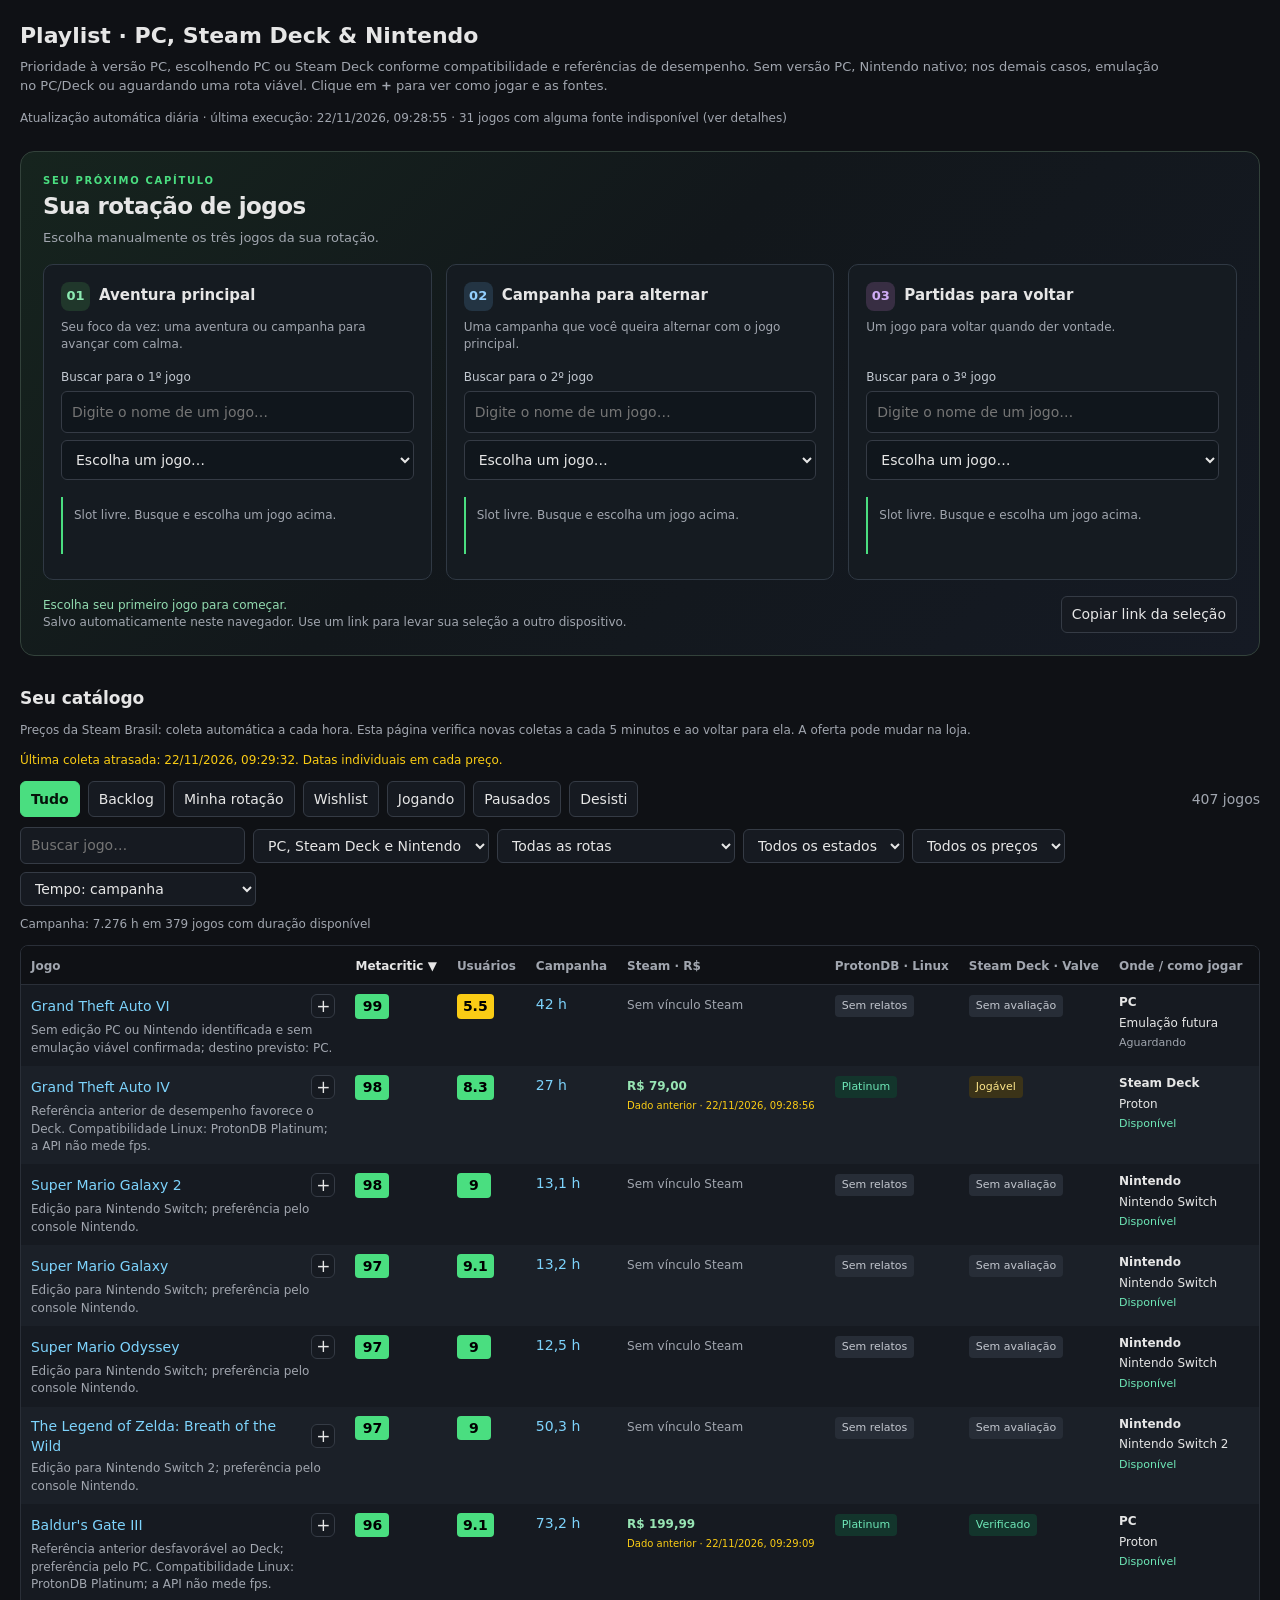
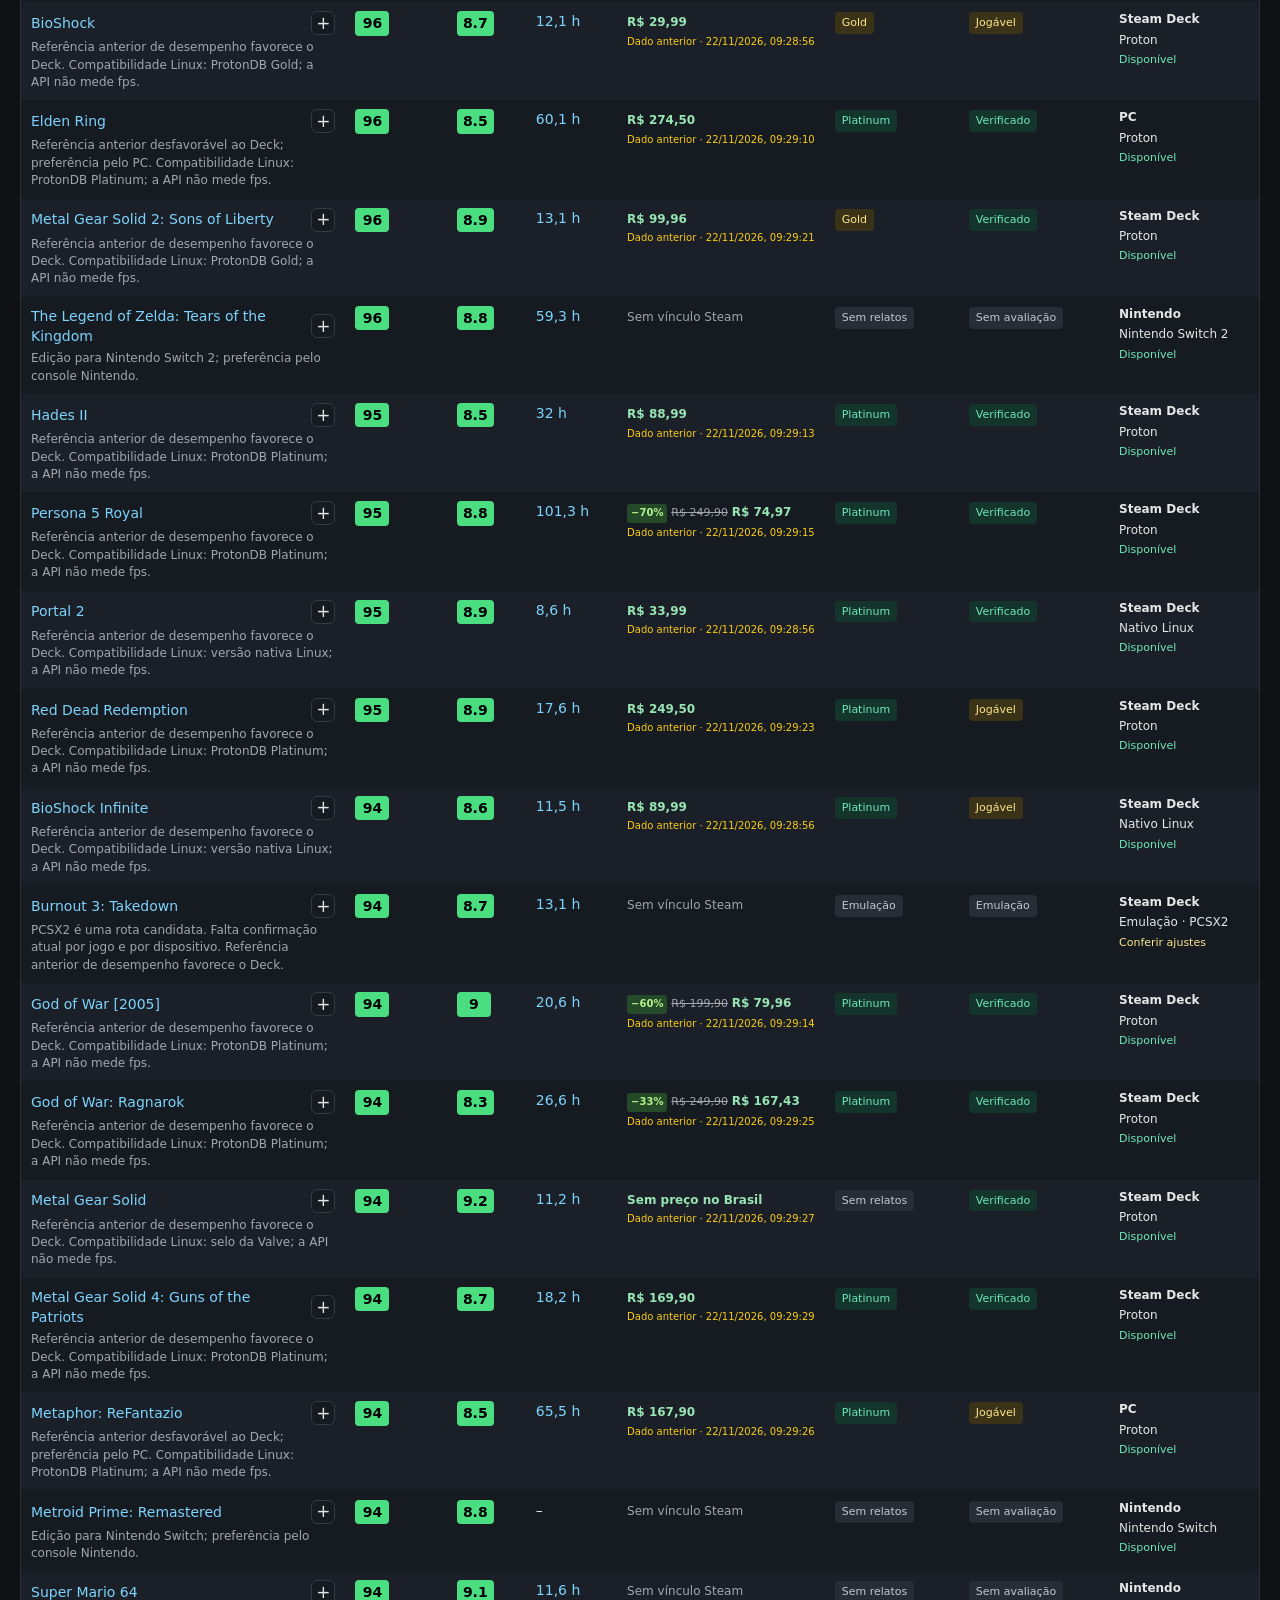
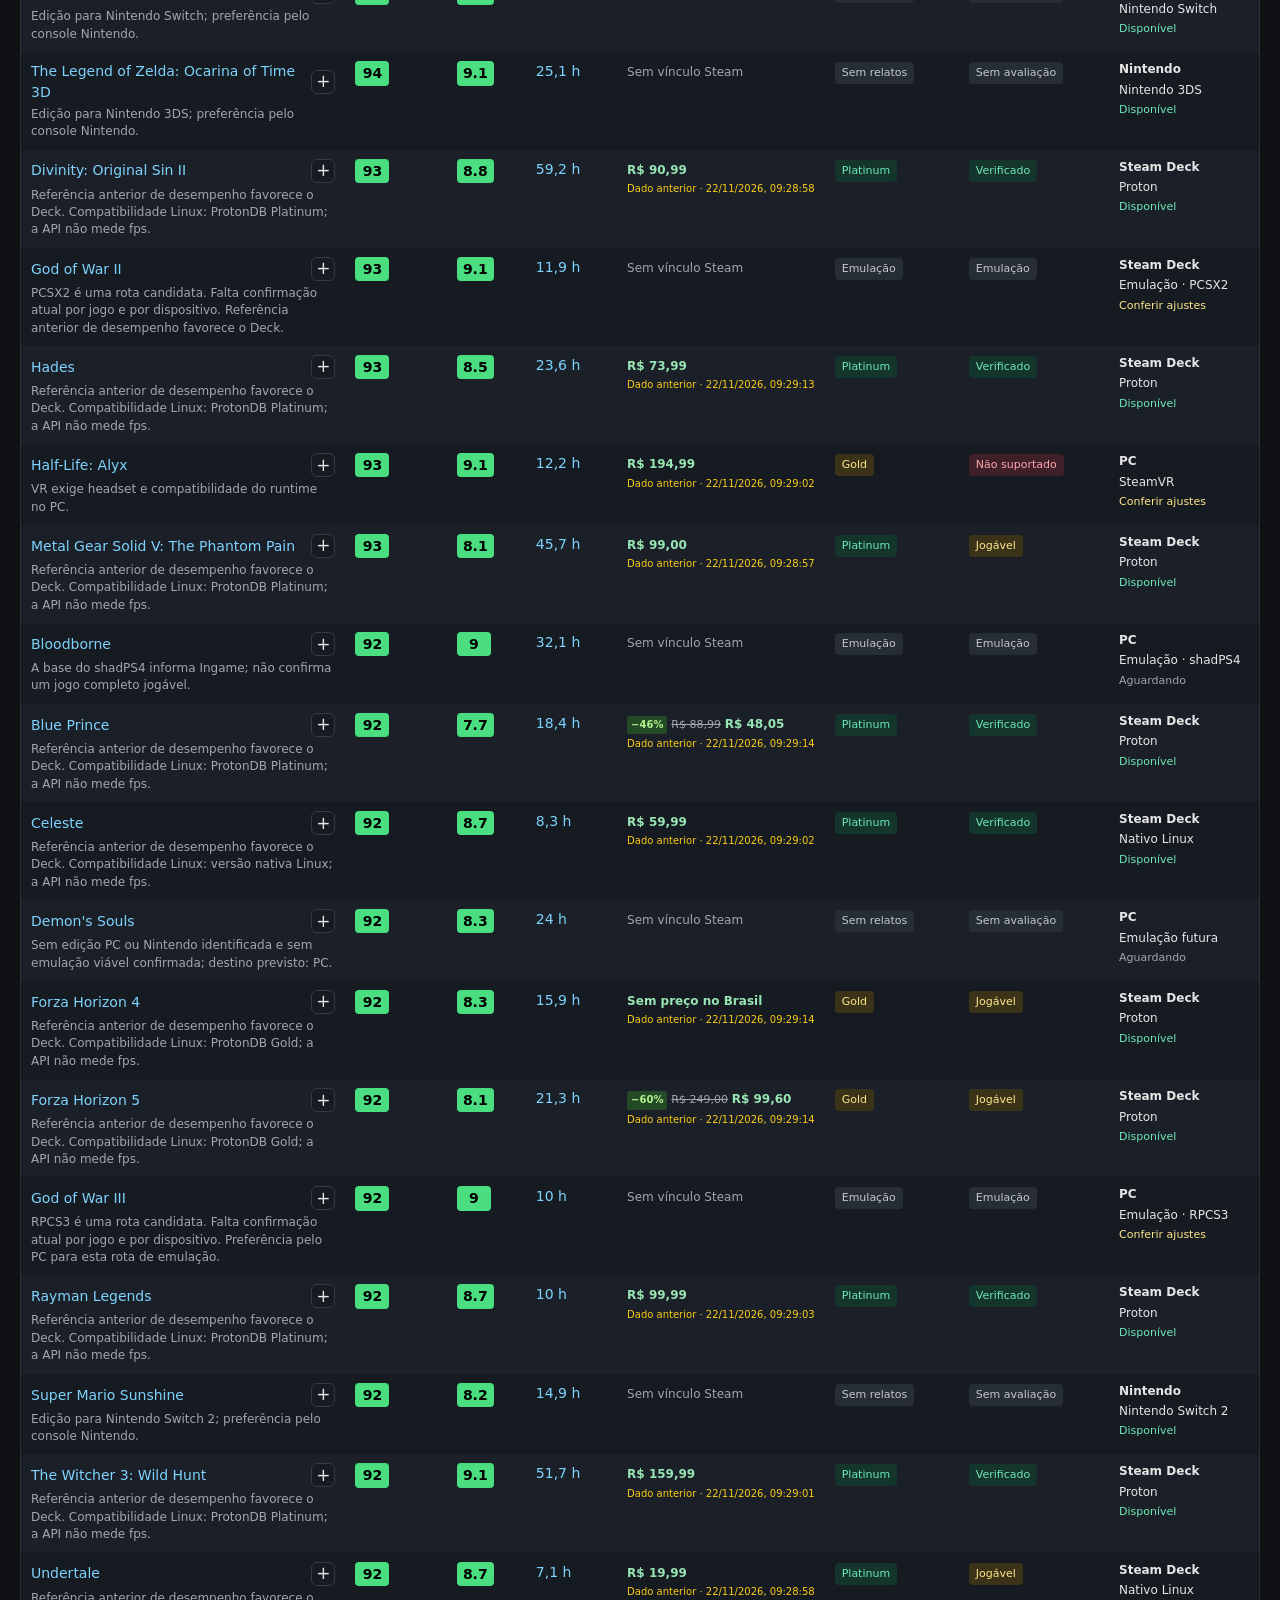
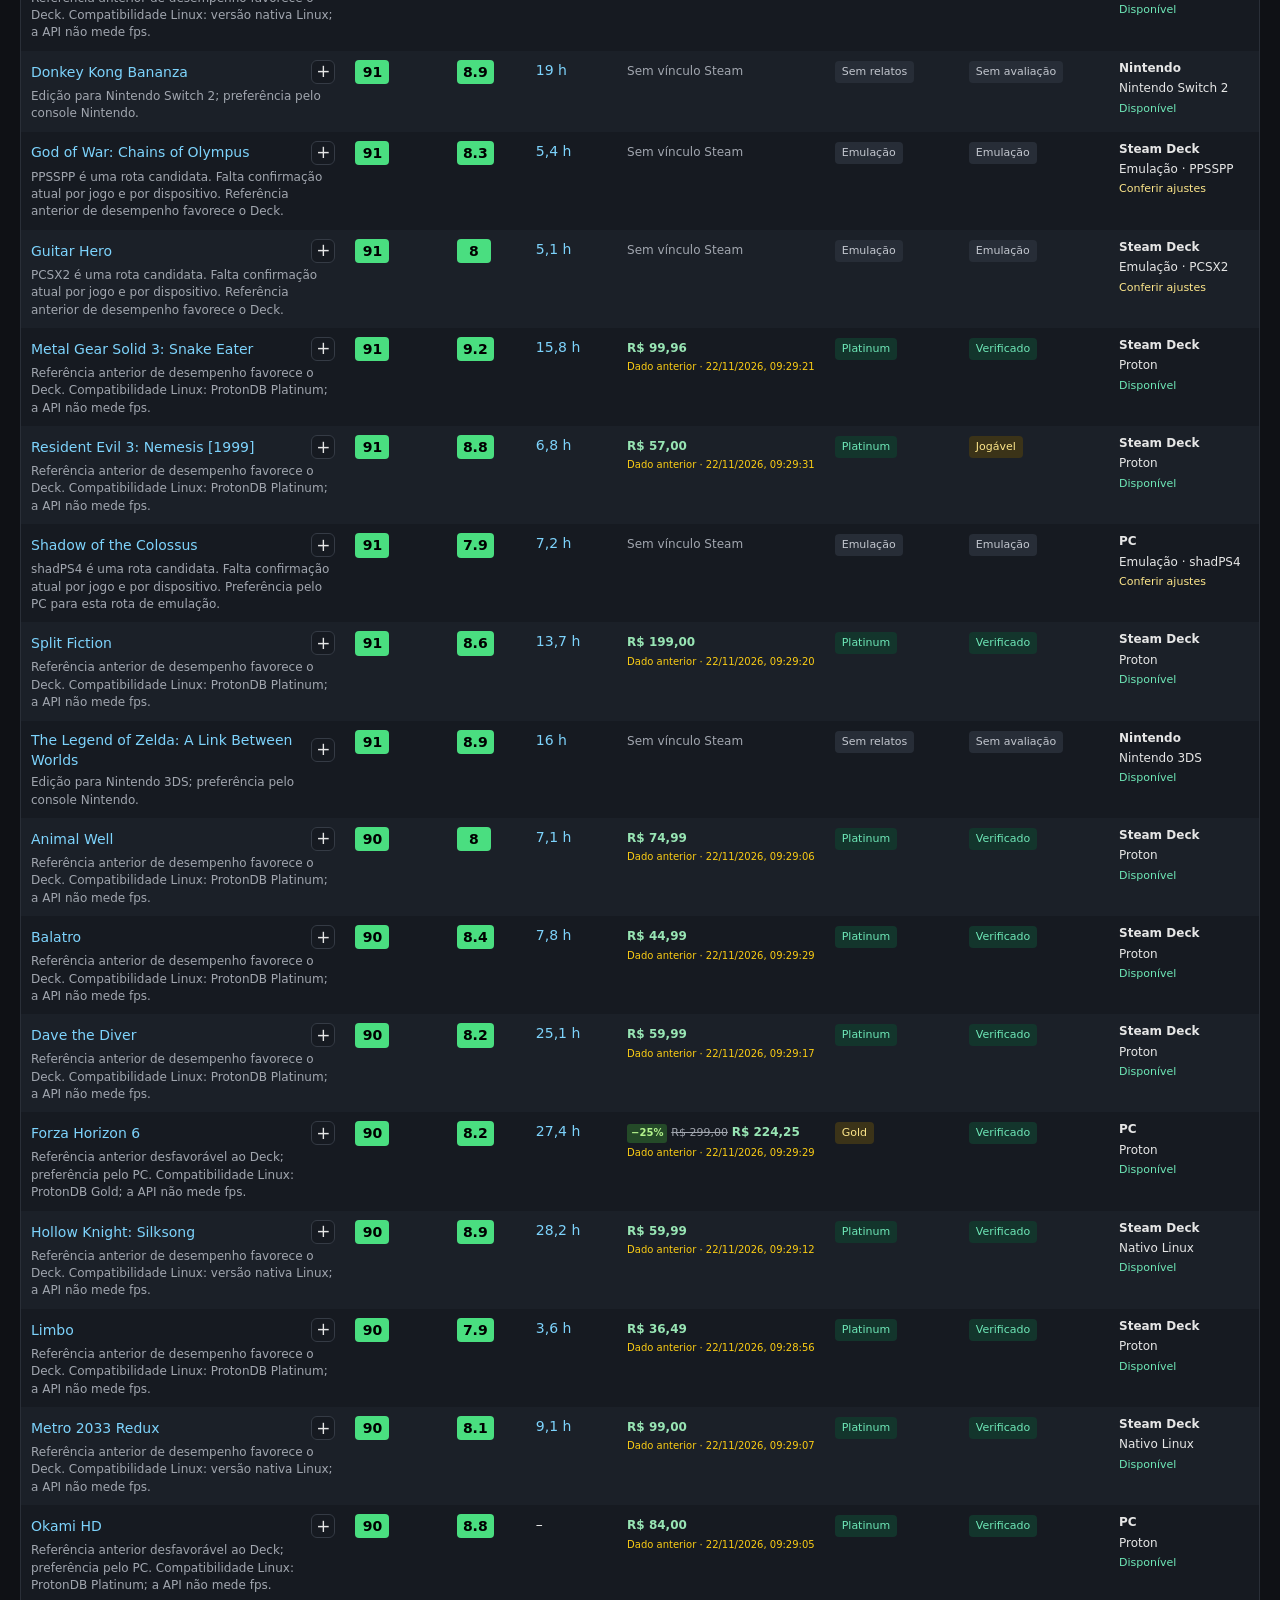
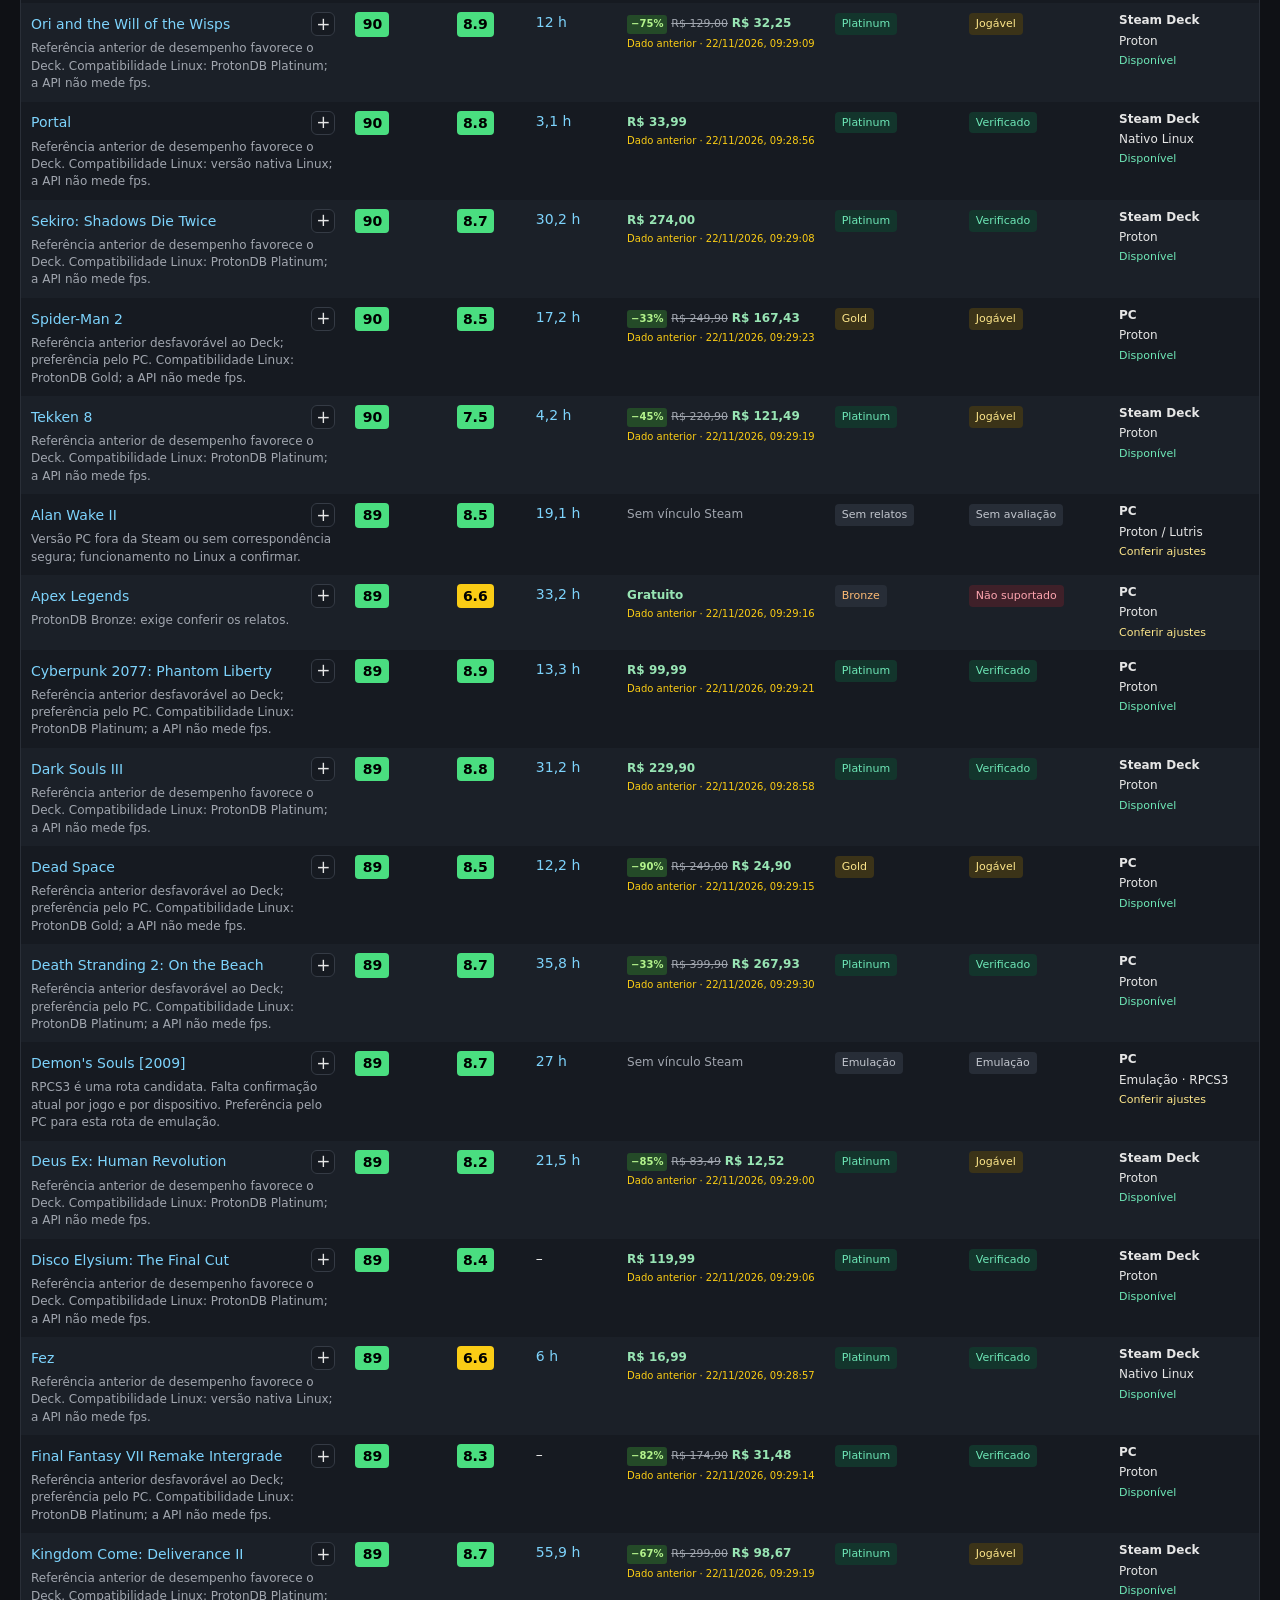
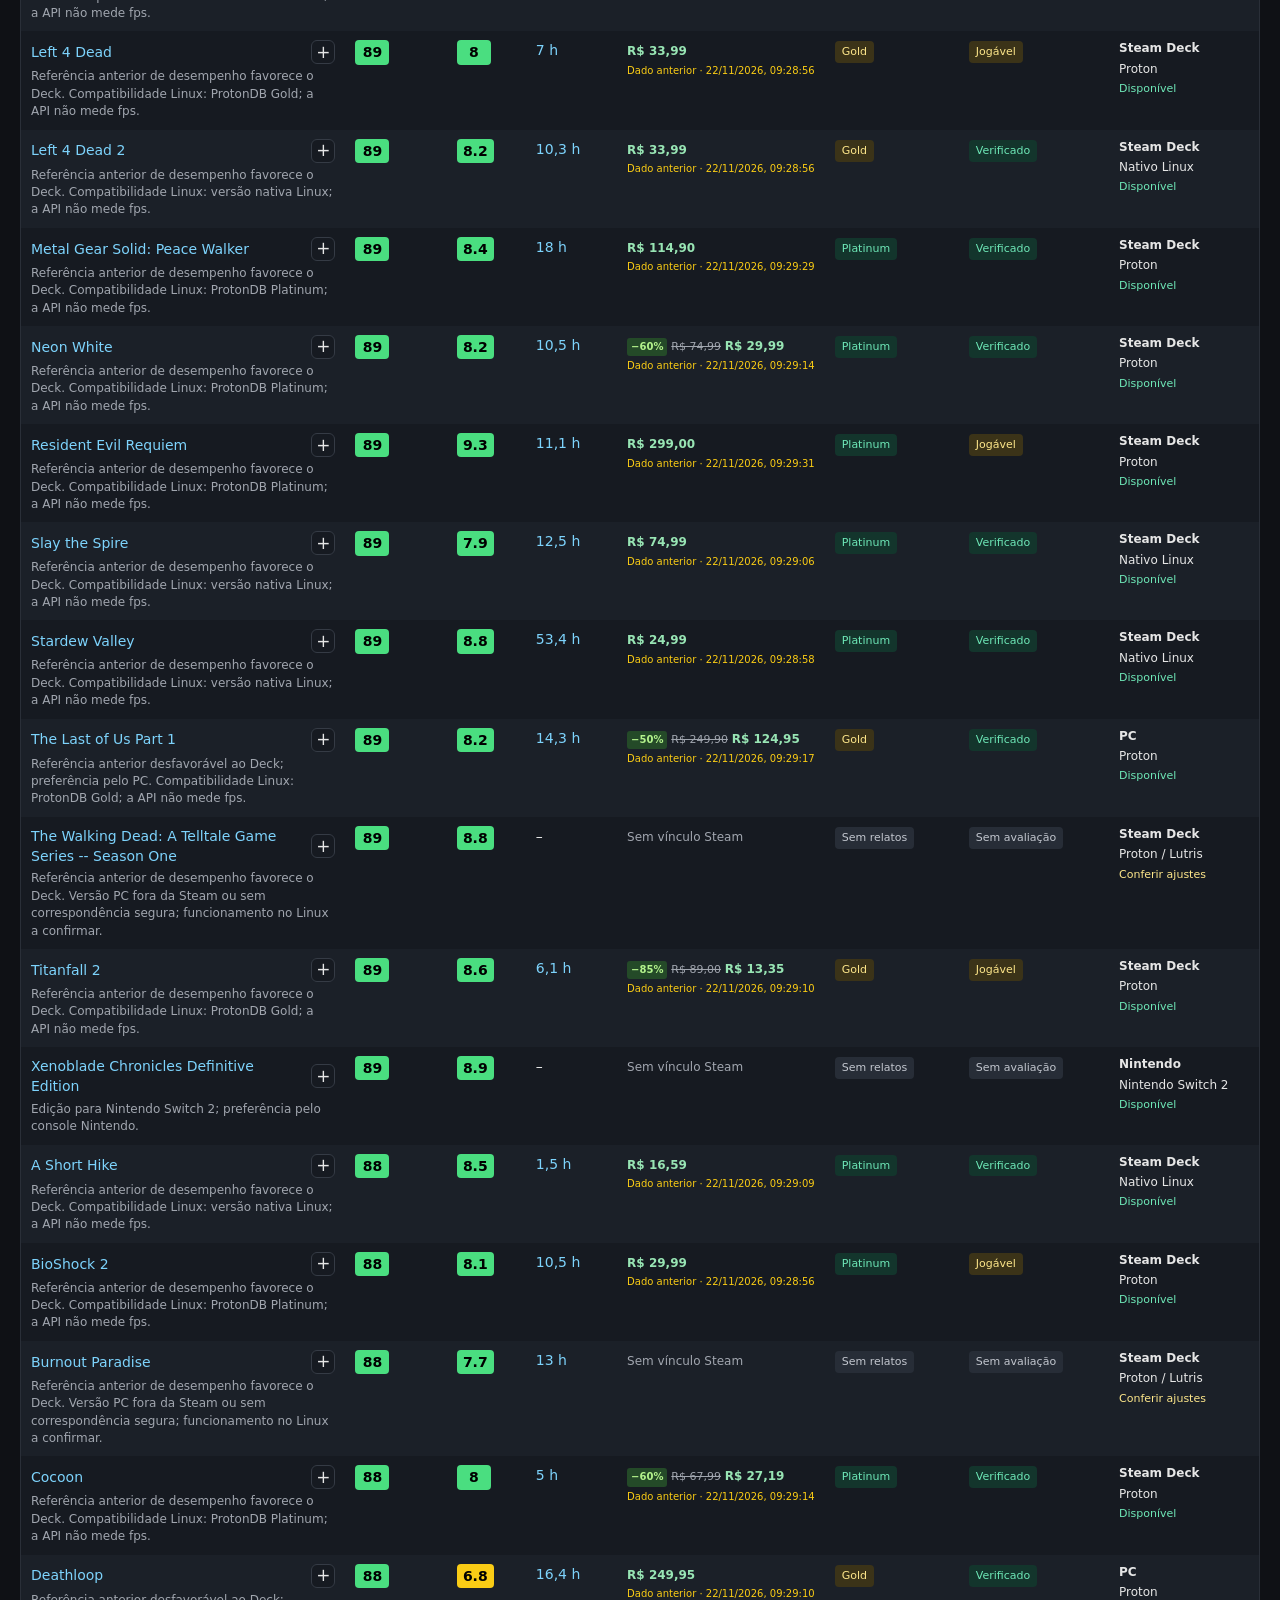
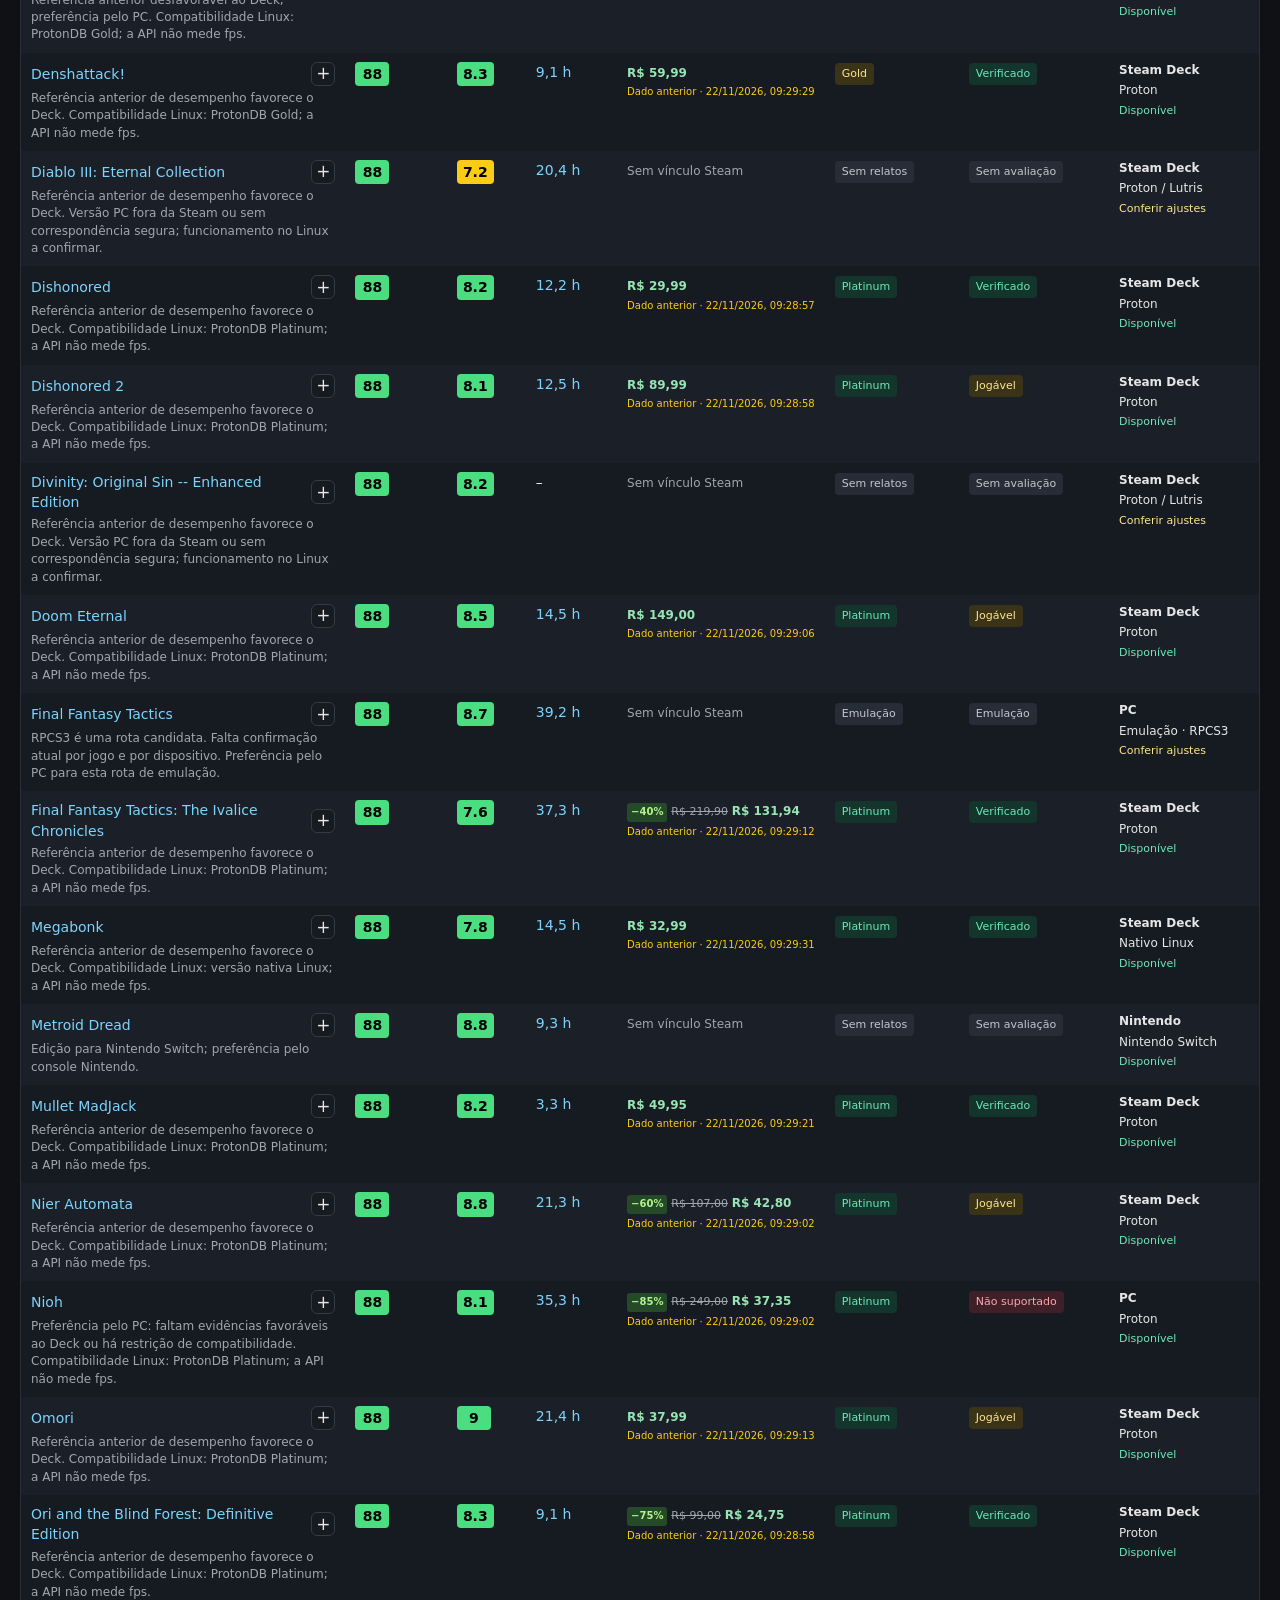
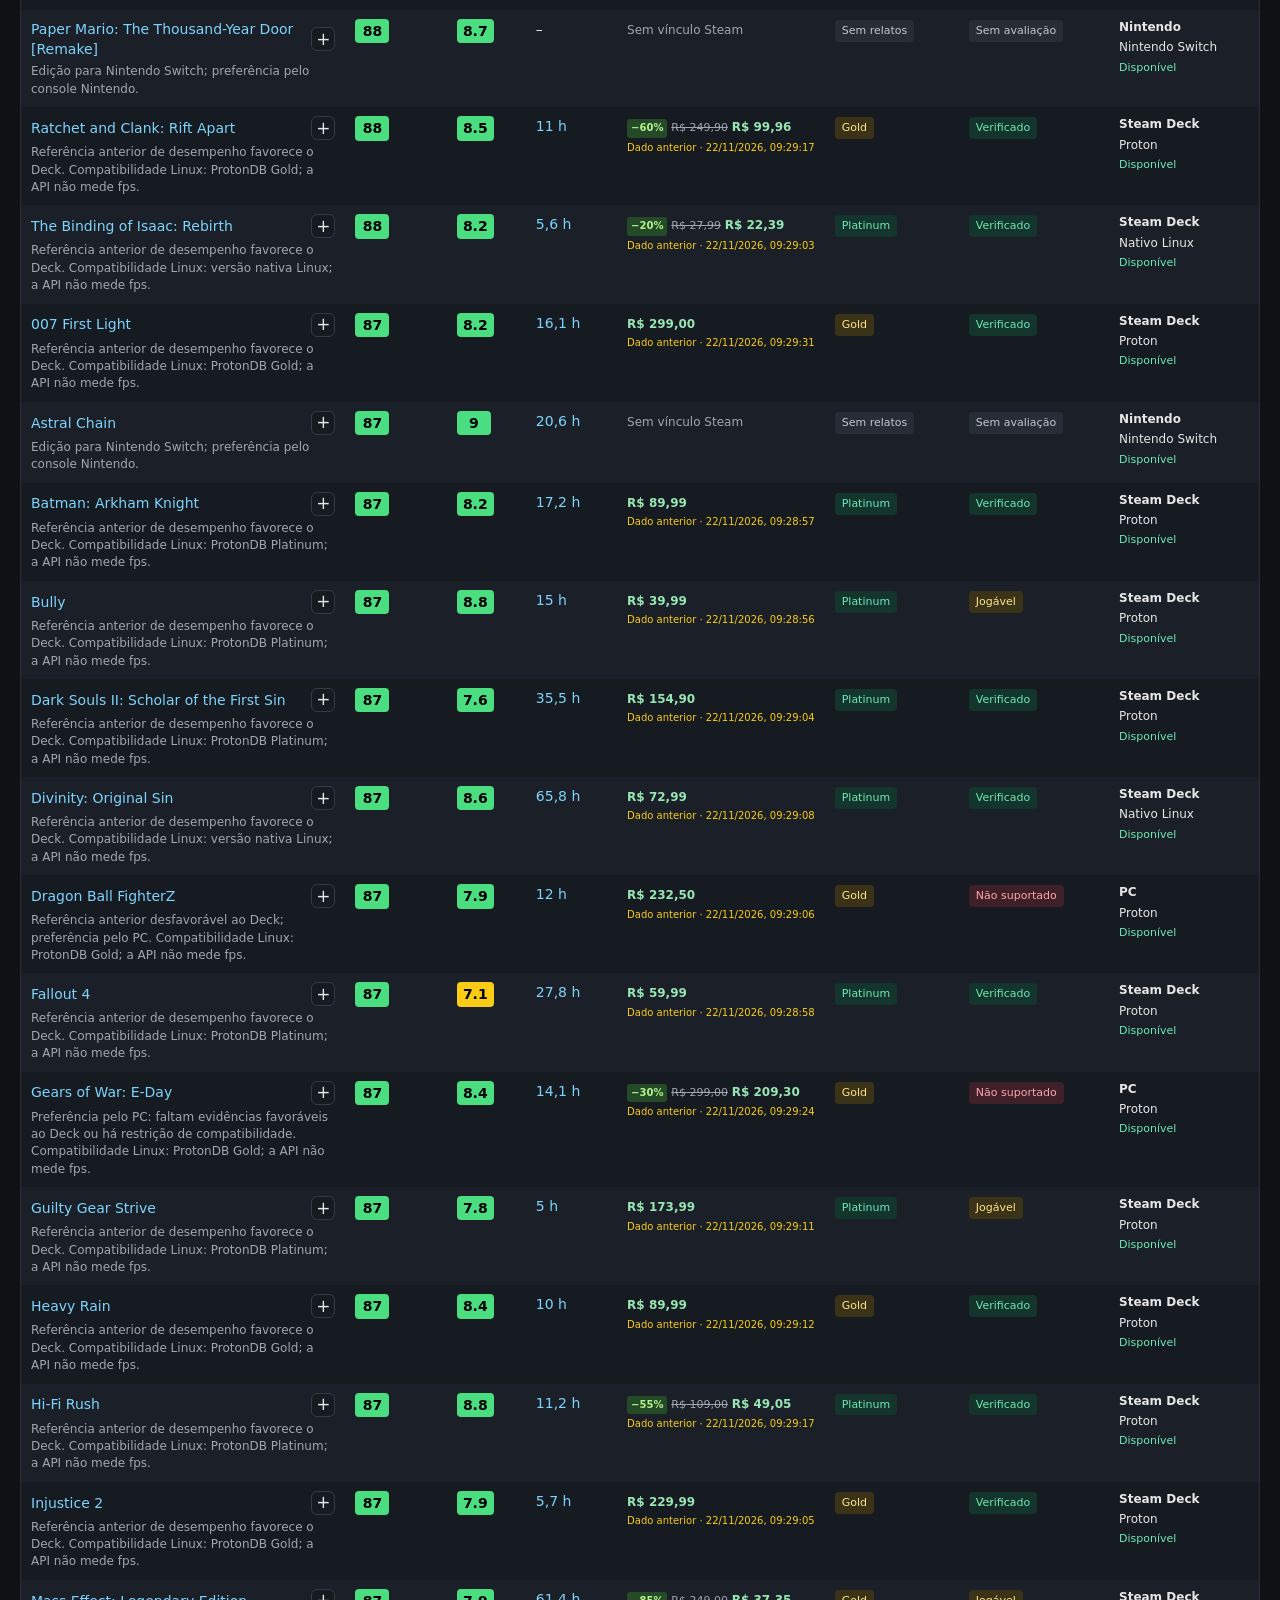
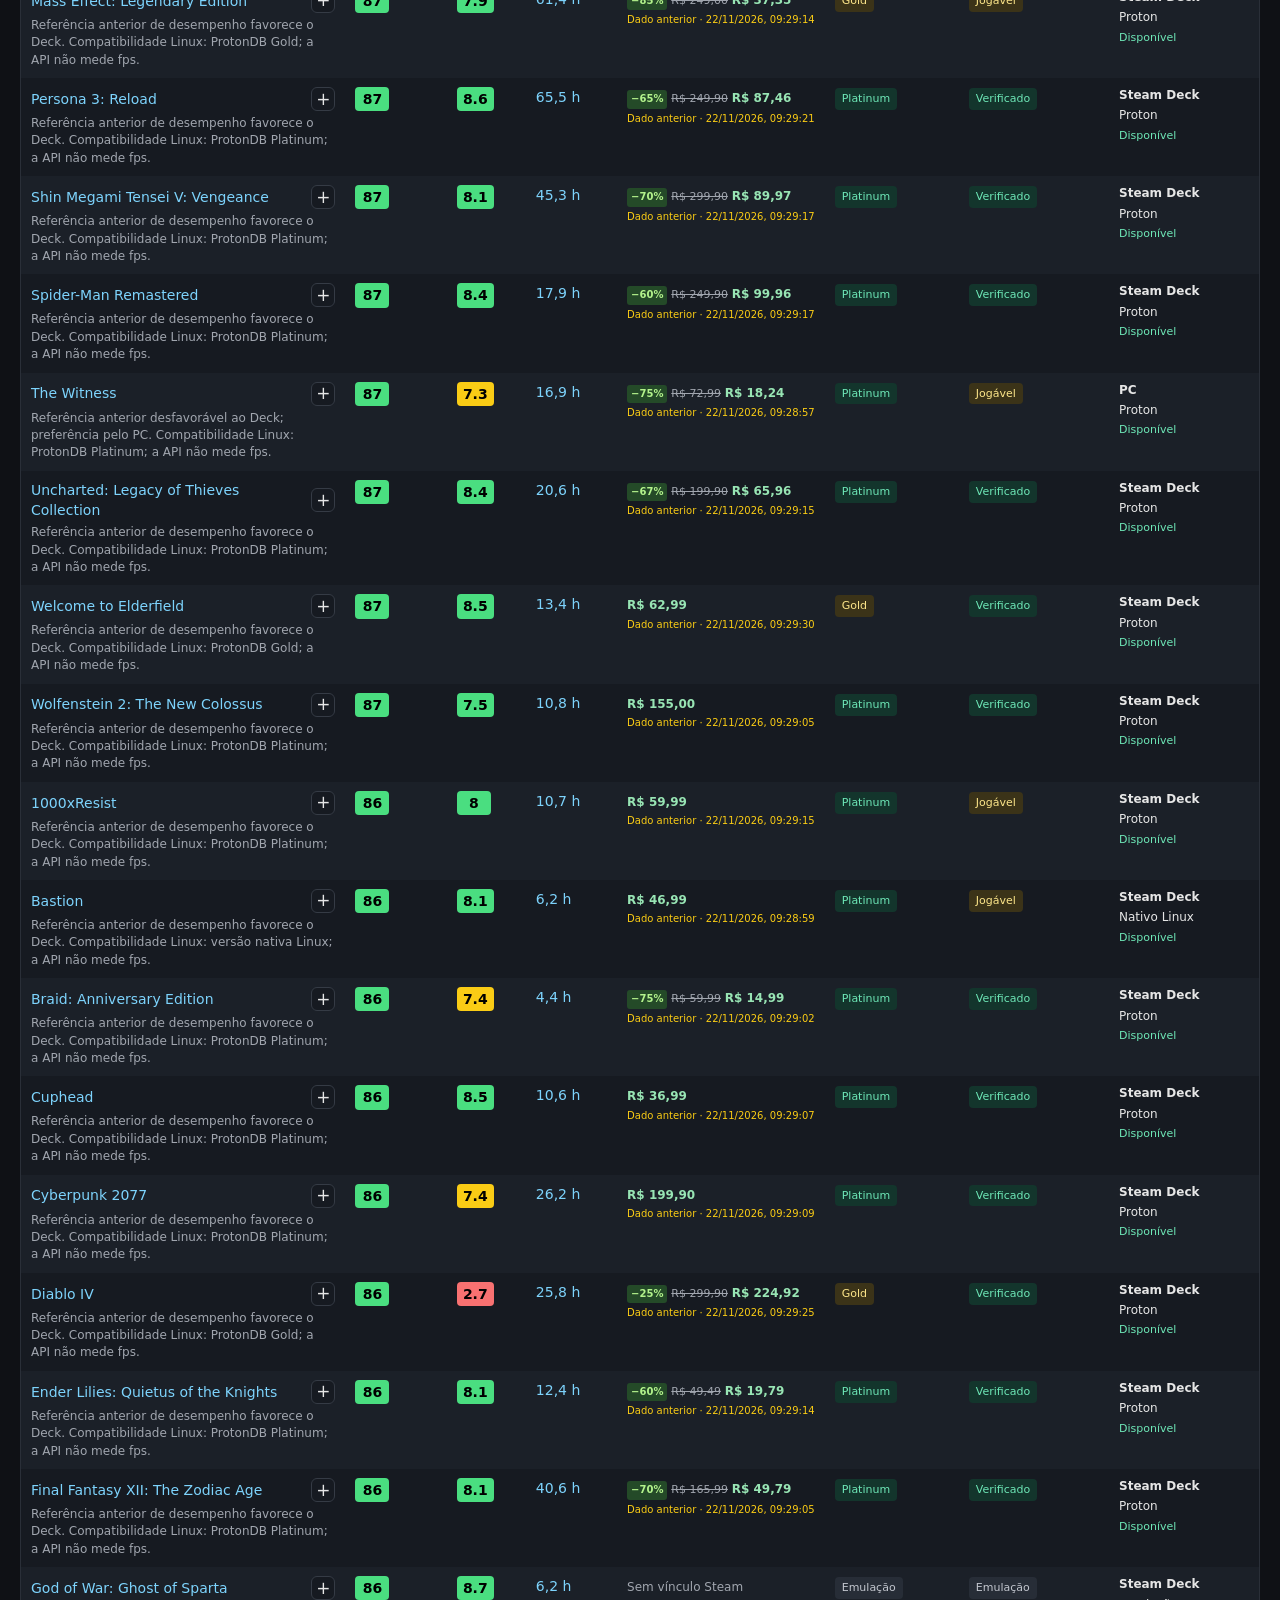
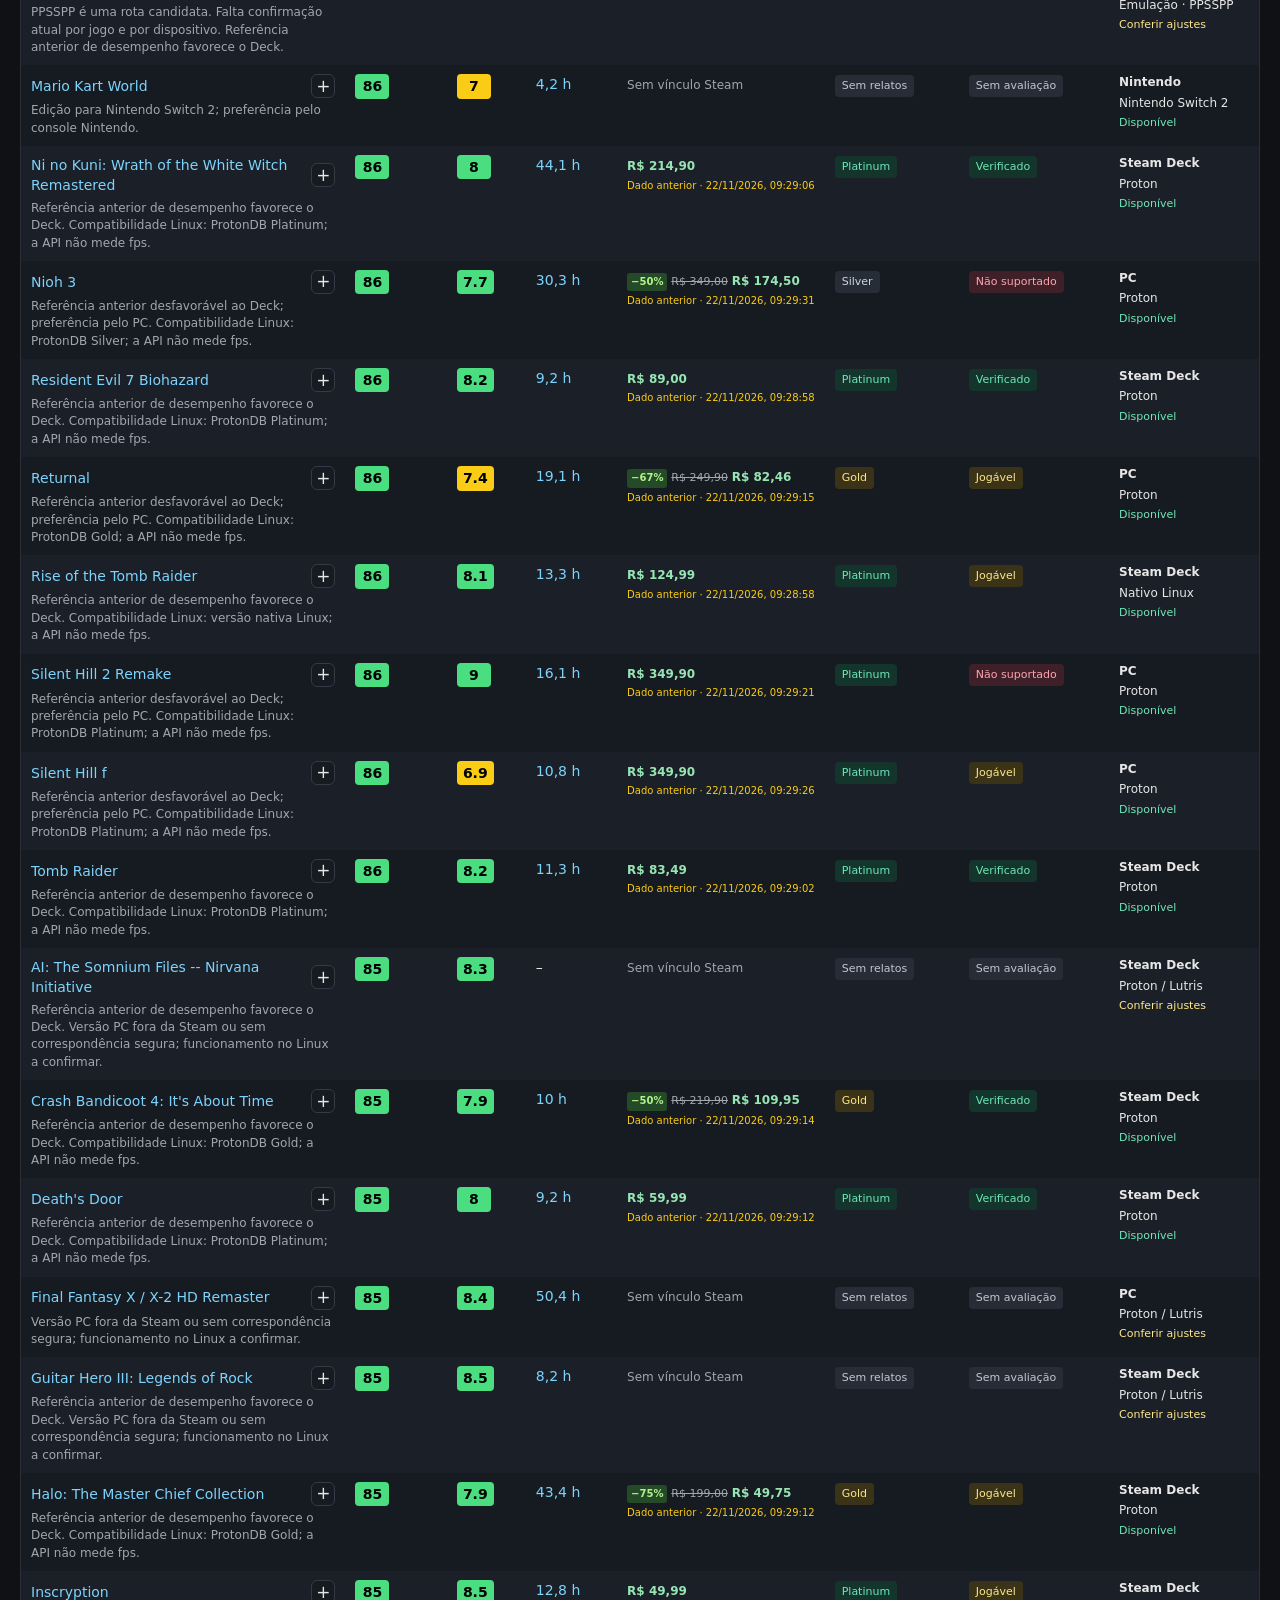
==== index.html @ 71a3865a "Atualiza dados automáticos (all)" ====
<!doctype html>
<html lang="pt-BR">
<head>
<meta charset="utf-8">
<meta name="viewport" content="width=device-width, initial-scale=1">
<title>Playlist · PC, Steam Deck & Nintendo</title>
<link rel="icon" href="data:image/svg+xml,%3Csvg xmlns='http://www.w3.org/2000/svg' viewBox='0 0 32 32'%3E%3Crect width='32' height='32' rx='7' fill='%234ade80'/%3E%3Cpath d='M11 8v16l13-8Z' fill='%230f1115'/%3E%3C/svg%3E">
<link rel="stylesheet" href="rotation.css?v=4">
<style>
  :root {color-scheme:dark; --bg:#0f1115; --fg:#e6e6e6; --muted:#a1a6af; --row:#161a21; --row2:#1b2028; --green:#4ade80; --yellow:#facc15; --red:#f87171; --link:#7dd3fc}
  * {box-sizing:border-box} body {margin:0; background:var(--bg); color:var(--fg); font:14px/1.45 -apple-system,system-ui,Segoe UI,Roboto,sans-serif; padding:20px}
  h1 {font-size:22px; margin:0 0 6px} .sub {color:var(--muted); margin:0 0 14px; max-width:1150px; font-size:13px}
  a {color:var(--link); text-decoration:none} a:hover {text-decoration:underline} button,input,select {font:inherit}
  button,input,select {background:var(--row); color:var(--fg); border:1px solid #353b45; border-radius:6px; padding:7px 10px}
  button {cursor:pointer} button:focus-visible,a:focus-visible,input:focus-visible,select:focus-visible {outline:2px solid var(--link); outline-offset:3px}
  .bar {display:flex; gap:8px; flex-wrap:wrap; align-items:center; margin-bottom:10px} .tab.on {background:var(--green); color:#06130a; border-color:var(--green); font-weight:600}
  .cnt {color:var(--muted); margin-left:auto} .summary {color:var(--muted); font-size:12px; margin:0 0 12px}
  .table-wrap {overflow-x:auto; border:1px solid #2a2f38; border-radius:8px} table {width:100%; border-collapse:collapse}
  th,td {text-align:left; padding:9px 10px; vertical-align:top} th {white-space:nowrap; color:var(--muted); background:var(--bg); border-bottom:1px solid #2a2f38}
  th button {border:0; background:transparent; color:inherit; padding:0; font-size:12px; font-weight:600} th.on {color:var(--fg)}
  th[aria-sort="descending"] button::after {content:' ▼'} th[aria-sort="ascending"] button::after {content:' ▲'}
  tbody tr:nth-child(odd) {background:var(--row)} tbody tr:nth-child(even) {background:var(--row2)} tbody tr {cursor:pointer}
  .name {min-width:260px; width:45%; overflow-wrap:anywhere} .title-row {display:flex; align-items:center; gap:8px} .title-row>a {font-weight:500}
  .expand {padding:0; min-width:24px; height:24px; margin-left:auto; flex-shrink:0; font-size:17px; line-height:1}
  .why {display:block; color:var(--muted); font-size:12px; margin-top:4px; max-width:650px}
  .score {display:inline-block; min-width:34px; text-align:center; padding:2px 6px; border-radius:4px; font-weight:700; color:#000}
  .green {background:var(--green)} .yellow {background:var(--yellow)} .red {background:var(--red)} .score.muted {background:#2a2f38; color:var(--muted)}
  .pill {display:inline-block; padding:3px 7px; border-radius:4px; font-size:11px; white-space:nowrap; background:#272d37; color:#c2c6ce}
  .platinum,.deck-3 {color:#6ee7b7; background:#13352c} .gold,.deck-2 {color:#fde68a; background:#3b3318} .silver {color:#cbd5e1} .bronze {color:#fdba74} .borked,.deck-1 {color:#fda4af; background:#3f2029}
  .route {min-width:150px; font-size:12px} .route>span {display:block; margin-top:3px} .status {font-size:11px; color:var(--muted)} .status.ready {color:#6ee7b7} .status.check {color:#fde68a} .status.fallback {color:#fdba74}
  .time {white-space:nowrap; font-variant-numeric:tabular-nums} .muted {color:var(--muted)} .old,.warning {color:var(--yellow)} .old {margin-left:3px}
  .details {margin-top:10px; padding:10px 12px; background:var(--bg); border-radius:6px; font-size:12px; cursor:auto} .details p {margin:0 0 8px} .details p:last-child {margin:0}
  .sources {margin:8px 0; padding-left:18px} .sources li {margin:4px 0} .empty {padding:28px; text-align:center; color:var(--muted)}
  [hidden] {display:none!important}
  @media(max-width:650px) {body {padding:12px} h1 {font-size:19px} .sub {font-size:12px} #q {width:100%} th,td {padding:8px} .name {min-width:225px} .table-wrap {border-radius:6px} .bar select {flex:1; min-width:140px} .cnt {margin-left:0}}
</style>
</head>
<body>
<h1>Playlist · PC, Steam Deck & Nintendo</h1>
<p class="sub">Prioridade à versão PC, escolhendo PC ou Steam Deck conforme compatibilidade e referências de desempenho. Sem versão PC, Nintendo nativo; nos demais casos, emulação no PC/Deck ou aguardando uma rota viável. Clique em <b>+</b> para ver como jogar e as fontes.</p>
<p class="summary">Atualização automática diária · última execução: <span id="gen"></span><span id="freshness"></span></p>
<section id="rotation" class="rotation" aria-labelledby="rotation-title">
  <div class="rotation-heading"><div><p class="eyebrow">Seu próximo capítulo</p><h2 id="rotation-title">Sua rotação de jogos</h2><p>Escolha manualmente os três jogos da sua rotação.</p></div></div>
  <div id="share-import" class="share-import" hidden></div>
  <div id="rotation-cards" class="rotation-grid"></div>
  <div class="rotation-footer"><div><p id="rotation-save" class="rotation-save" role="status" aria-live="polite"></p><p>Salvo automaticamente neste navegador. Use um link para levar sua seleção a outro dispositivo.</p></div><button id="rotation-share" type="button">Copiar link da seleção</button></div>
  <div id="share-result" class="share-result" hidden><label for="share-link" id="share-label">Link da seleção</label><input id="share-link" readonly></div>
</section>
<h2 class="catalog-title">Seu catálogo</h2>
<p class="summary">Preços da Steam Brasil: coleta automática a cada hora. Esta página verifica novas coletas a cada 5 minutos e ao voltar para ela. A oferta pode mudar na loja.</p>
<p class="summary" id="price-update" role="status" aria-live="polite">Verificando a última coleta de preços…</p>
<div class="bar" aria-label="Listas">
  <button class="tab on" data-list="*">Tudo</button><button class="tab" data-list="B">Backlog</button>
  <button class="tab" data-list="R">Minha rotação</button><button class="tab" data-list="W">Wishlist</button><button class="tab" data-list="P">Jogando</button>
  <button class="tab" data-list="Z">Pausados</button><button class="tab" data-list="Q">Desisti</button>
  <span class="cnt" id="cnt" aria-live="polite"></span>
</div>
<div class="bar" aria-label="Filtros">
  <input id="q" type="search" placeholder="Buscar jogo…" aria-label="Buscar jogo" size="24">
  <select id="device" aria-label="Onde jogar"><option value="">PC, Steam Deck e Nintendo</option></select>
  <select id="method" aria-label="Como jogar"><option value="">Todas as rotas</option><option value="console">Console Nintendo</option><option value="native">Nativo Linux</option><option value="proton">Proton / Lutris</option><option value="emulation">Emulação</option><option value="windows">Windows</option><option value="vr">SteamVR</option><option value="waiting">Aguardando disponibilidade</option></select>
  <select id="status" aria-label="Disponibilidade"><option value="">Todos os estados</option><option value="ready">Disponível</option><option value="check">Conferir ajustes</option><option value="fallback">Requer Windows</option><option value="waiting">Aguardando</option></select>
  <select id="price-filter" aria-label="Preço Steam"><option value="">Todos os preços</option><option value="sale">Em promoção</option><option value="free">Gratuitos</option><option value="paid">Pagos</option></select>
  <select id="time-mode" aria-label="Tipo de duração"><option value="main">Tempo: campanha</option><option value="extras">Tempo: campanha + extras</option><option value="complete">Tempo: 100%</option></select>
</div>
<p id="total" class="summary" aria-live="polite"></p>
<div class="mobile-sort"><label for="sort-key">Ordenar por</label><select id="sort-key"><option value="name">Jogo</option><option value="critic" selected>Metacritic</option><option value="user">Usuários</option><option value="time">Duração</option><option value="price">Preço Steam</option><option value="proton">ProtonDB</option><option value="deck">Steam Deck</option><option value="device">Onde jogar</option></select><button type="button" id="sort-direction">Maior primeiro ↓</button></div>
<div class="table-wrap"><table>
  <thead><tr>
    <th data-k="name" scope="col"><button>Jogo</button></th>
    <th data-k="critic" scope="col" aria-sort="descending"><button>Metacritic</button></th>
    <th data-k="user" scope="col"><button>Usuários</button></th>
    <th data-k="time" scope="col"><button id="time-label">Campanha</button></th>
    <th data-k="price" scope="col"><button>Steam · R$</button></th>
    <th data-k="proton" scope="col"><button>ProtonDB · Linux</button></th>
    <th data-k="deck" scope="col"><button>Steam Deck · Valve</button></th>
    <th data-k="device" scope="col"><button>Onde / como jogar</button></th>
  </tr></thead><tbody id="tb"></tbody>
</table></div>
<noscript>Ative o JavaScript para consultar e filtrar sua lista.</noscript>
<script src="data.js?v=ef381ffab599"></script>
<script src="prices.js?v=2"></script>
<script src="rotation.js?v=3"></script>
<script src="app.js?v=6"></script>
<script src="rotation-ui.js?v=4"></script>
<script src="price-refresh.js?v=1"></script>
</body>
</html>
---- rotation.css ----
.rotation {margin:24px 0 30px; padding:22px; border:1px solid #33423b; border-radius:14px; background:linear-gradient(135deg,#16241e 0%,#12171b 45%,#151a24 100%)}
.rotation-heading {display:flex; align-items:flex-start; justify-content:space-between; gap:18px; margin-bottom:16px}
.rotation-heading h2 {font-size:23px; margin:2px 0 5px; letter-spacing:-.5px}
.eyebrow {font-size:10px; font-weight:700; letter-spacing:1.7px; color:var(--green); text-transform:uppercase; margin:0}
.rotation-heading p:not(.eyebrow) {margin:0; color:var(--muted); max-width:700px; font-size:13px}
.rotation-grid {display:grid; grid-template-columns:repeat(3,minmax(0,1fr)); gap:14px}
.rotation-card {min-width:0; background:#151b21; border:1px solid #303944; border-radius:10px; padding:17px; display:flex; flex-direction:column}
.slot-heading {display:flex; align-items:center; gap:9px; margin-bottom:8px}
.slot-number {display:grid; place-items:center; background:#20372b; color:#8cebb2; width:29px; height:29px; border-radius:8px; font-size:13px; font-weight:700; flex-shrink:0}
.rotation-card:nth-child(2) .slot-number {background:#233443; color:#93cffe}
.rotation-card:nth-child(3) .slot-number {background:#382e43; color:#d0adf6}
.slot-heading h3 {margin:0; font-size:15px}
.slot-description {color:var(--muted); font-size:12px; margin:0 0 15px; min-height:35px}
.slot-search-label {font-size:12px; color:#c2c8d0; margin-bottom:5px; display:block}
.slot-search,.slot-select {width:100%; min-width:0; background:#10161c; padding:10px; margin-bottom:7px}
.slot-select {text-overflow:ellipsis; min-height:40px}
.slot-summary {border-left:2px solid #4ade80; padding:7px 0 7px 11px; margin:10px 0 8px; min-height:57px}
.slot-summary strong {display:block; margin-bottom:3px; overflow-wrap:anywhere}
.slot-summary .muted {font-size:12px}
.slot-summary .steam-price {margin-top:6px; display:block}
.slot-clear {align-self:flex-start; padding:4px 0; font-size:11px; border:0; color:var(--muted); margin-bottom:10px}
.slot-clear:hover {color:var(--fg)}
.rotation-footer {display:flex; justify-content:space-between; gap:12px; flex-wrap:wrap; margin-top:16px; align-items:center}
.rotation-footer p {margin:0; color:var(--muted); font-size:12px}
.rotation-save {color:#92dcb0!important}
.rotation-save.warning {color:var(--yellow)!important}
.share-result {width:100%; margin-top:12px; border-top:1px solid #344139; padding-top:12px; font-size:12px}
.share-result input {width:100%; margin-top:6px; font-size:12px}
.share-import {margin:0 0 15px; padding:12px; background:#223326; border:1px solid #4c765c; border-radius:8px}
.share-import p {margin:0 0 8px; font-size:13px}
.share-import button {margin-right:6px}
.steam-price {white-space:nowrap; font-size:12px; font-variant-numeric:tabular-nums}
.steam-price a {color:#98e5b4; font-weight:600}
.steam-price s {font-size:11px; color:var(--muted)}
.price-discount {display:inline-block; padding:2px 4px; border-radius:3px; background:#244a28; color:#b3f38c; font-size:10px; font-weight:700}
.price-date {display:block; font-size:10px; color:var(--muted); white-space:nowrap; margin-top:3px}
.rotation-tag {font-size:10px; color:#a2eac0; margin:3px 0; display:block}
.catalog-title {font-size:17px; margin:0 0 12px}
.mobile-sort {display:none}
@media(min-width:1550px) {.rotation {max-width:1500px}}
@media(max-width:1000px) {.rotation-grid {grid-template-columns:1fr} .rotation-card {padding:16px} .slot-description {min-height:0} .rotation-heading {flex-direction:column}}
@media(max-width:650px) {
  body .rotation {margin-top:18px; padding:12px}
  .rotation-heading h2 {font-size:21px}
  .rotation-heading>div,.rotation-footer>div {min-width:0}
  .rotation-card {padding:14px}
  .slot-heading h3 {line-height:1.35; overflow-wrap:anywhere}
  .slot-description {font-size:13px; line-height:1.55}
  .slot-search-label {font-size:13px}
  .rotation-footer {align-items:stretch; flex-direction:column}
  .rotation-footer p {line-height:1.55}
  .rotation-footer>button {width:100%}
  .share-import {overflow-wrap:anywhere}
  .share-import button {margin-bottom:6px}
  body button {min-width:44px; min-height:44px; touch-action:manipulation}
  body .slot-clear {font-size:13px; padding:8px 0; margin-bottom:4px}
  body .rotation input,body .rotation select,body .bar input,body .bar select,.mobile-sort select {
    min-width:0; max-width:100%; min-height:44px; font-size:16px;
  }
  body .bar {gap:8px}
  body .bar input {width:100%; flex:1 1 100%}
  body .bar select {width:100%; flex:1 1 100%; text-overflow:ellipsis}
  body .bar .tab {padding:9px 11px}
  body .bar .cnt {flex-basis:100%; margin:2px 0 0}
  .mobile-sort {display:flex; flex-wrap:wrap; align-items:center; gap:8px; margin:14px 0 12px}
  .mobile-sort label {font-size:13px; color:var(--muted); flex-basis:100%}
  .mobile-sort select {flex:1 1 160px; width:0}
  .mobile-sort button {flex:0 0 auto}
  body .table-wrap {overflow:visible; border:0; border-radius:0; background:transparent}
  body .table-wrap table,body .table-wrap tbody {display:block; width:100%; min-width:0}
  body .table-wrap thead {display:none}
  body .table-wrap tbody tr {
    display:grid; grid-template-columns:repeat(2,minmax(0,1fr)); gap:0 10px;
    margin-bottom:14px; padding:6px 12px; border:1px solid #303944; border-radius:10px;
  }
  body .table-wrap td {
    display:block; min-width:0; width:auto; padding:10px 0; white-space:normal;
    overflow-wrap:anywhere; border-top:1px solid #2a313b;
  }
  body .table-wrap td[data-label]::before {
    content:attr(data-label); display:block; margin-bottom:6px;
    color:var(--muted); font-size:11px; line-height:1.4; font-weight:500;
  }
  body .table-wrap td.name {grid-column:1 / -1; min-width:0; width:auto; border-top:0}
  body .table-wrap td.name::before {display:none}
  body .table-wrap .title-row {align-items:flex-start; min-width:0; gap:10px}
  body .table-wrap .title-row>a {min-width:0; min-height:44px; display:flex; align-items:center; font-size:16px; line-height:1.4}
  body .table-wrap .expand {width:44px; min-width:44px; height:44px; font-size:22px}
  body .table-wrap .why {font-size:12px; line-height:1.55; margin-top:6px}
  body .table-wrap .route,body .table-wrap .empty {grid-column:1 / -1; min-width:0}
  body .table-wrap .route {font-size:13px; padding-bottom:12px}
  body .table-wrap .empty {border-top:0; padding:22px 4px}
  body .table-wrap .pill {max-width:100%; white-space:normal; overflow-wrap:anywhere; line-height:1.5}
  body .table-wrap .details {padding:12px 10px; font-size:13px; line-height:1.55}
  body .table-wrap .sources {padding-left:16px}
  body .table-wrap .sources a {display:inline-flex; align-items:center; min-height:44px; padding:7px 0}
  body .steam-price {white-space:normal; overflow-wrap:anywhere; line-height:1.55}
  body .steam-price a {display:inline-flex; align-items:center; min-height:44px}
  body .price-date {white-space:normal; overflow-wrap:anywhere; line-height:1.5}
}
@media(max-width:380px) {
  .mobile-sort select,.mobile-sort button {flex:1 1 100%; width:100%}
}
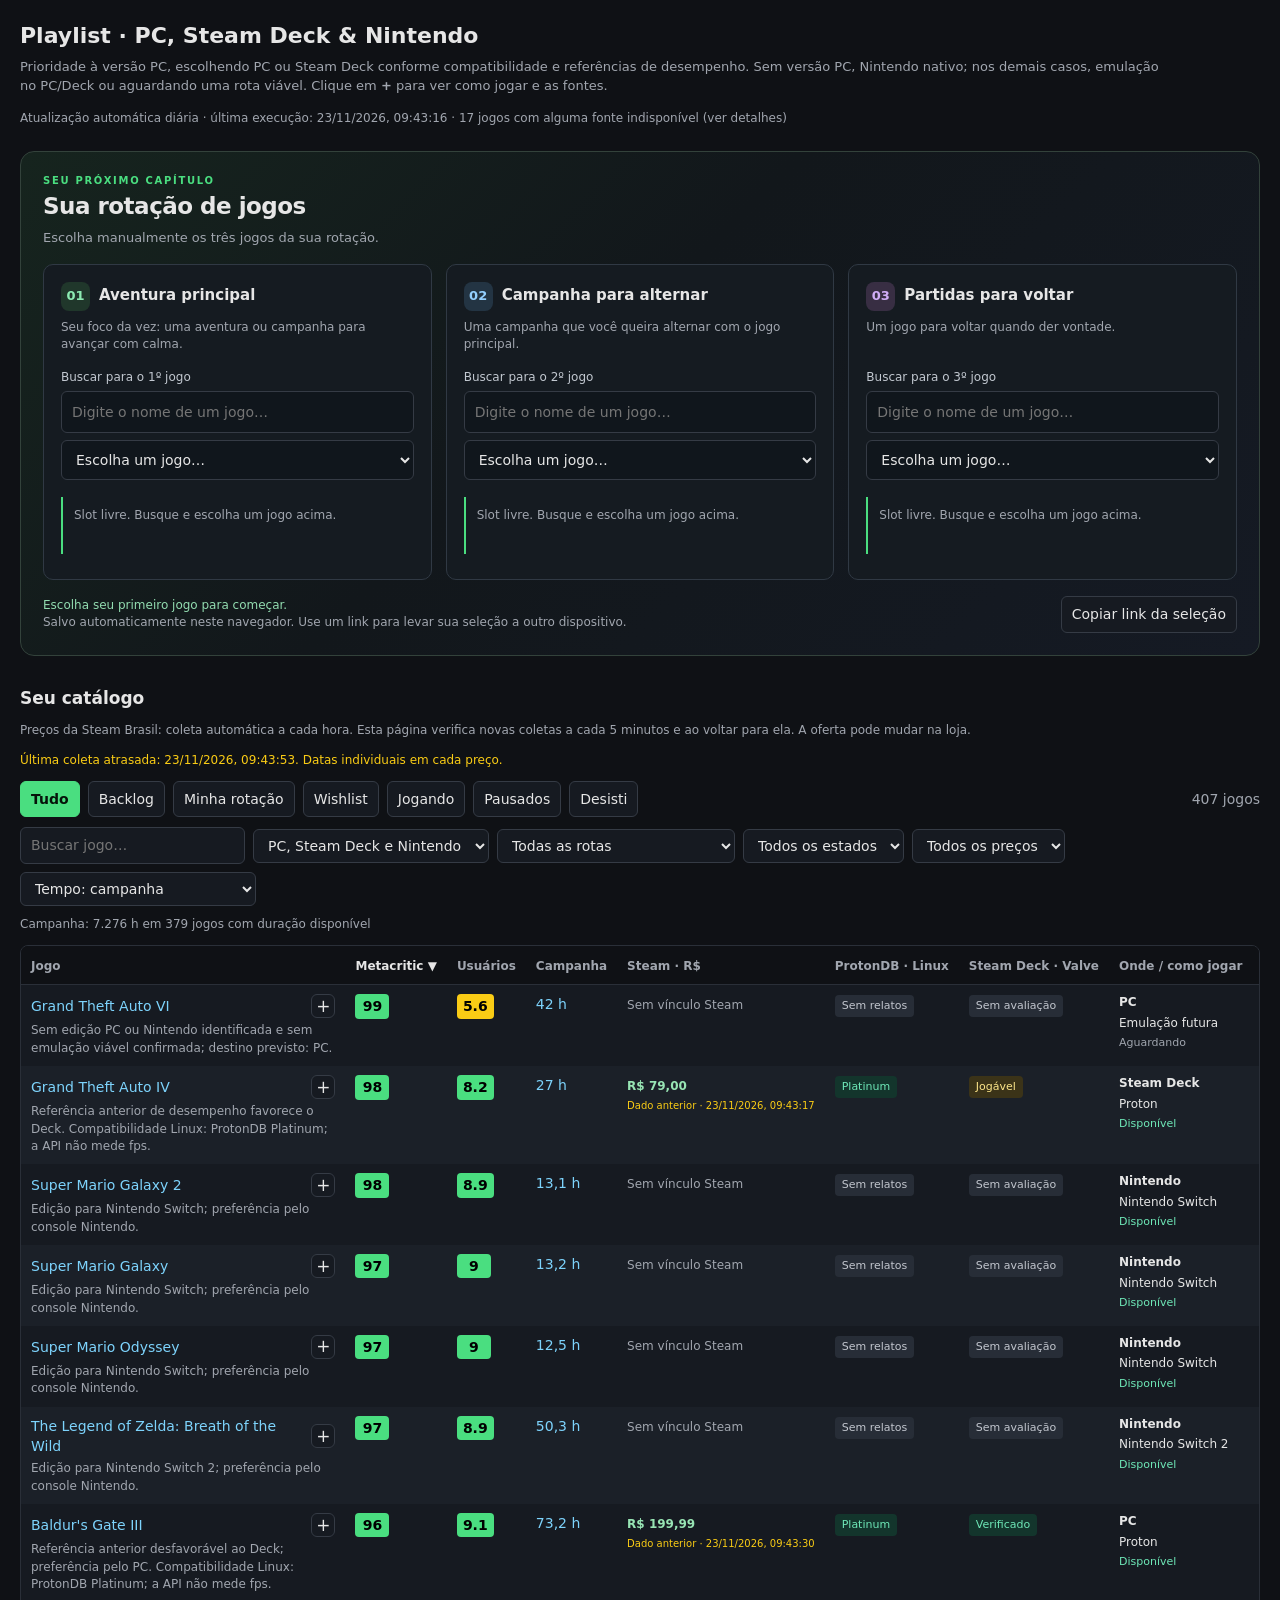
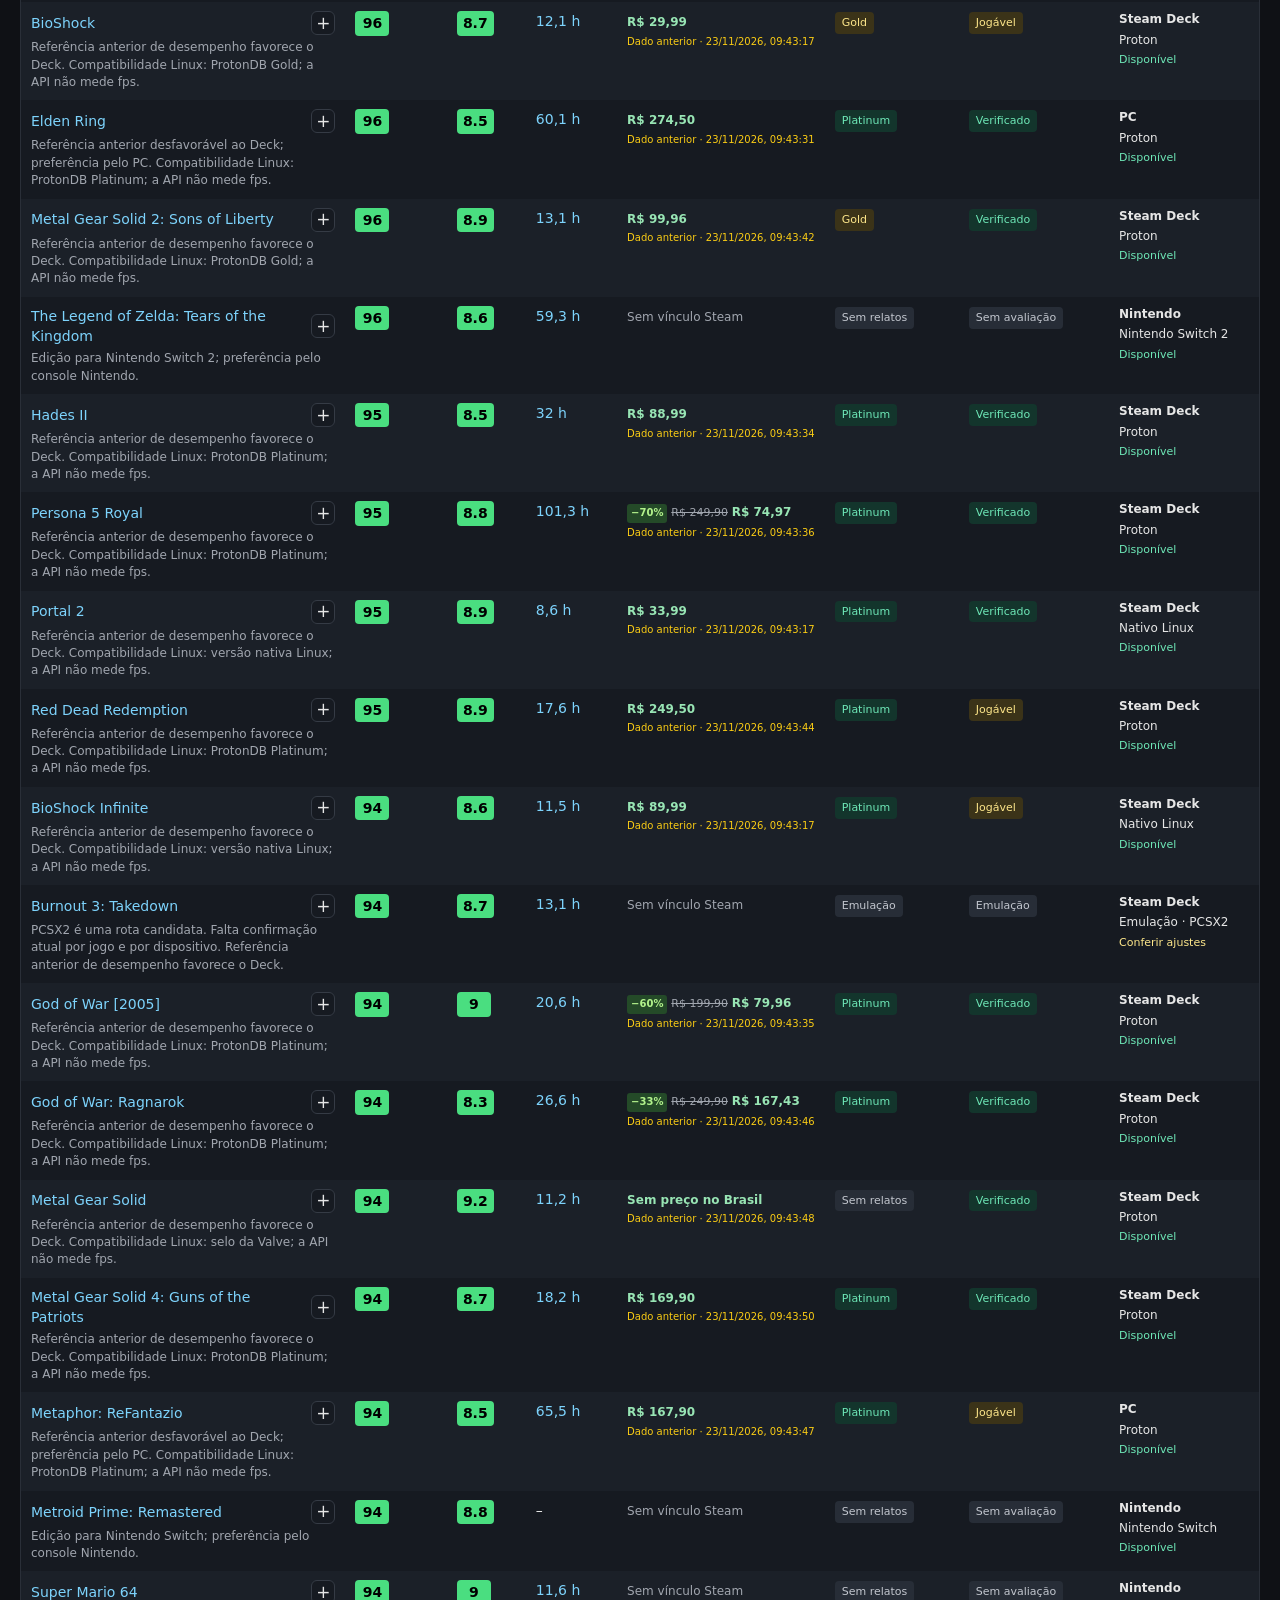
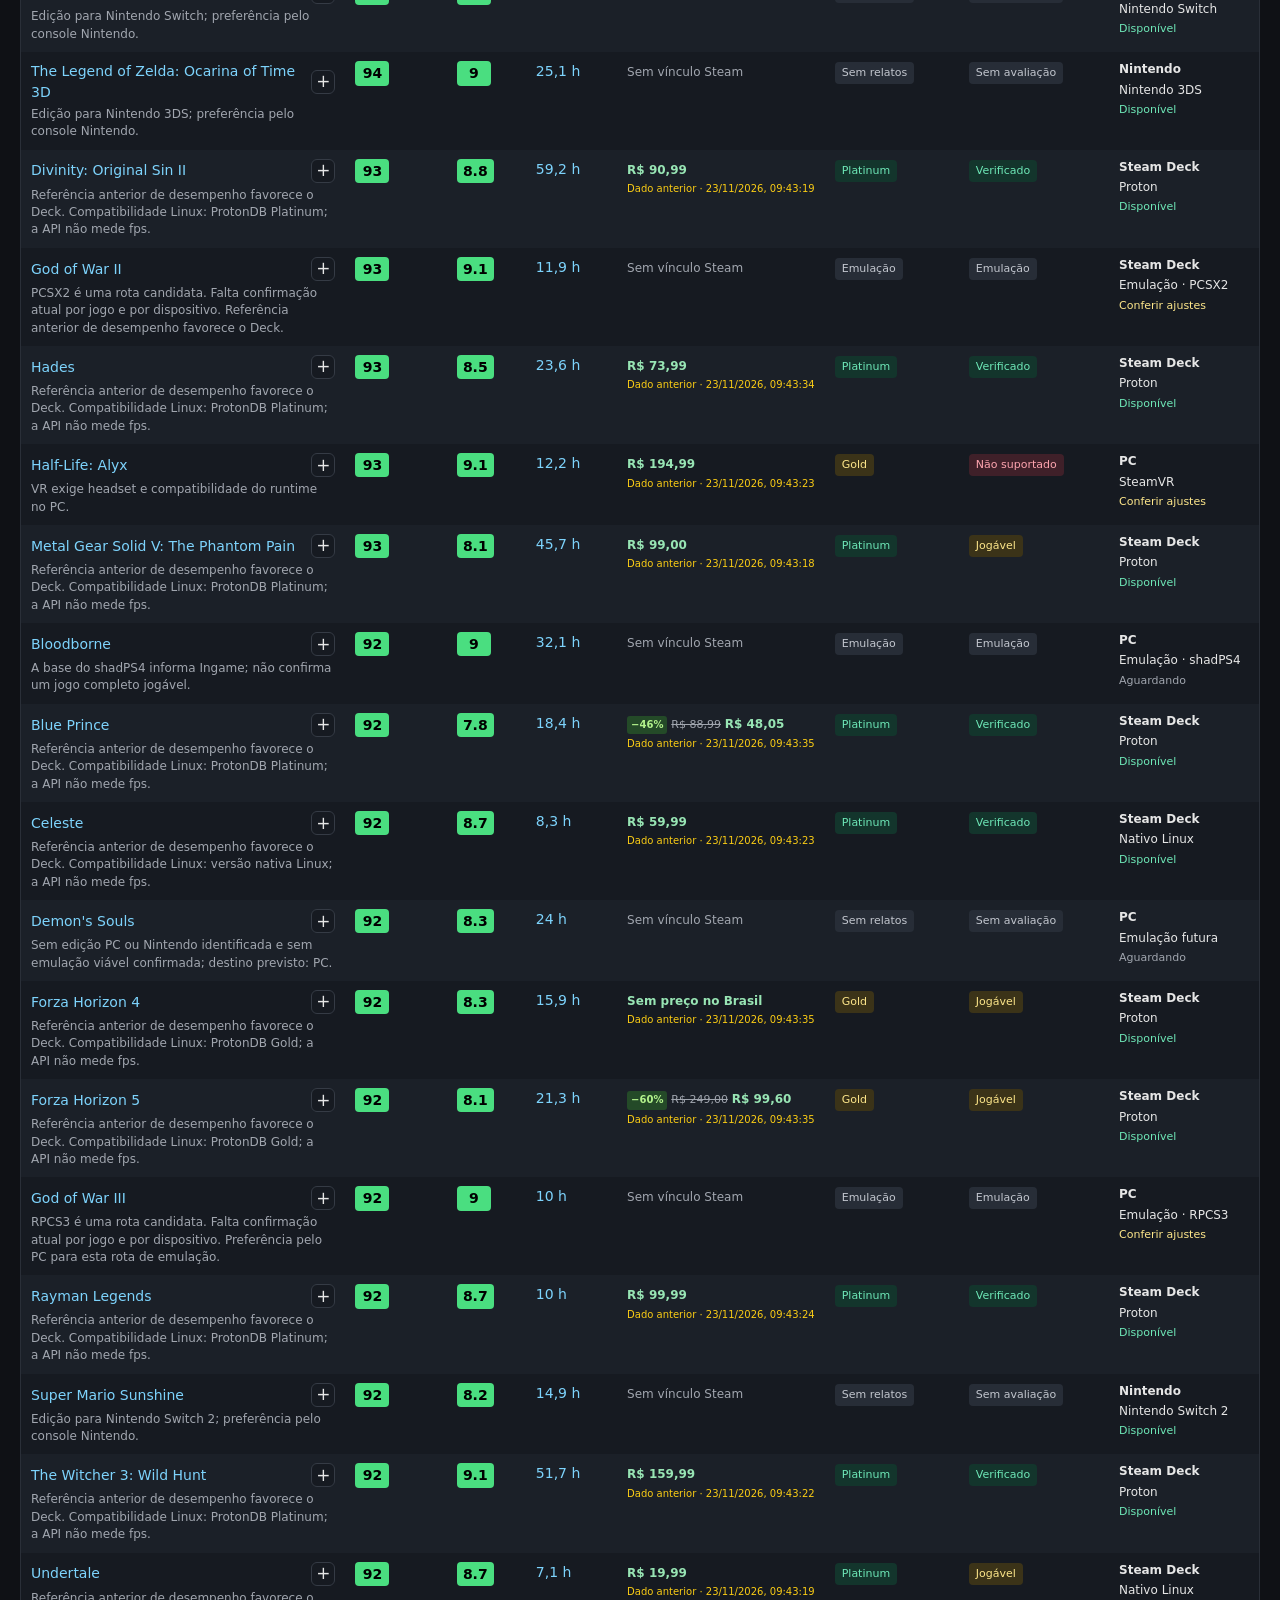
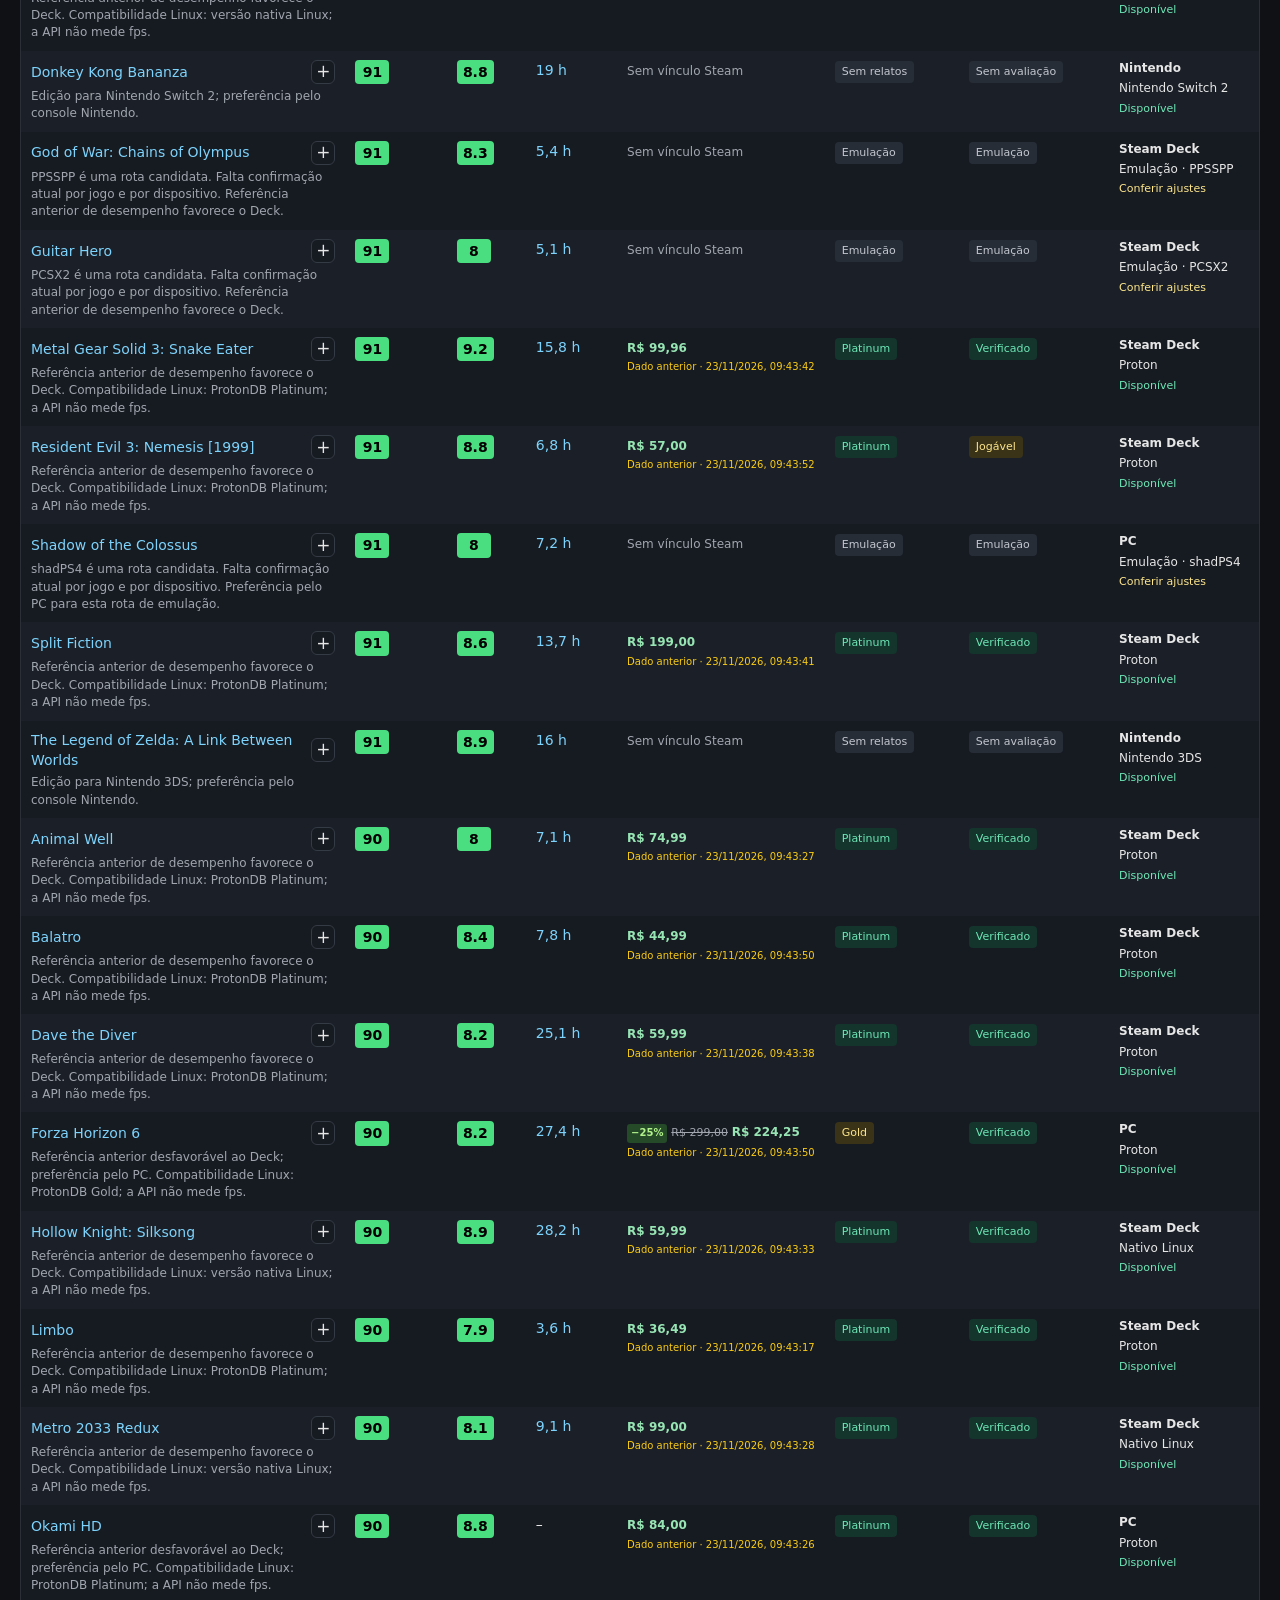
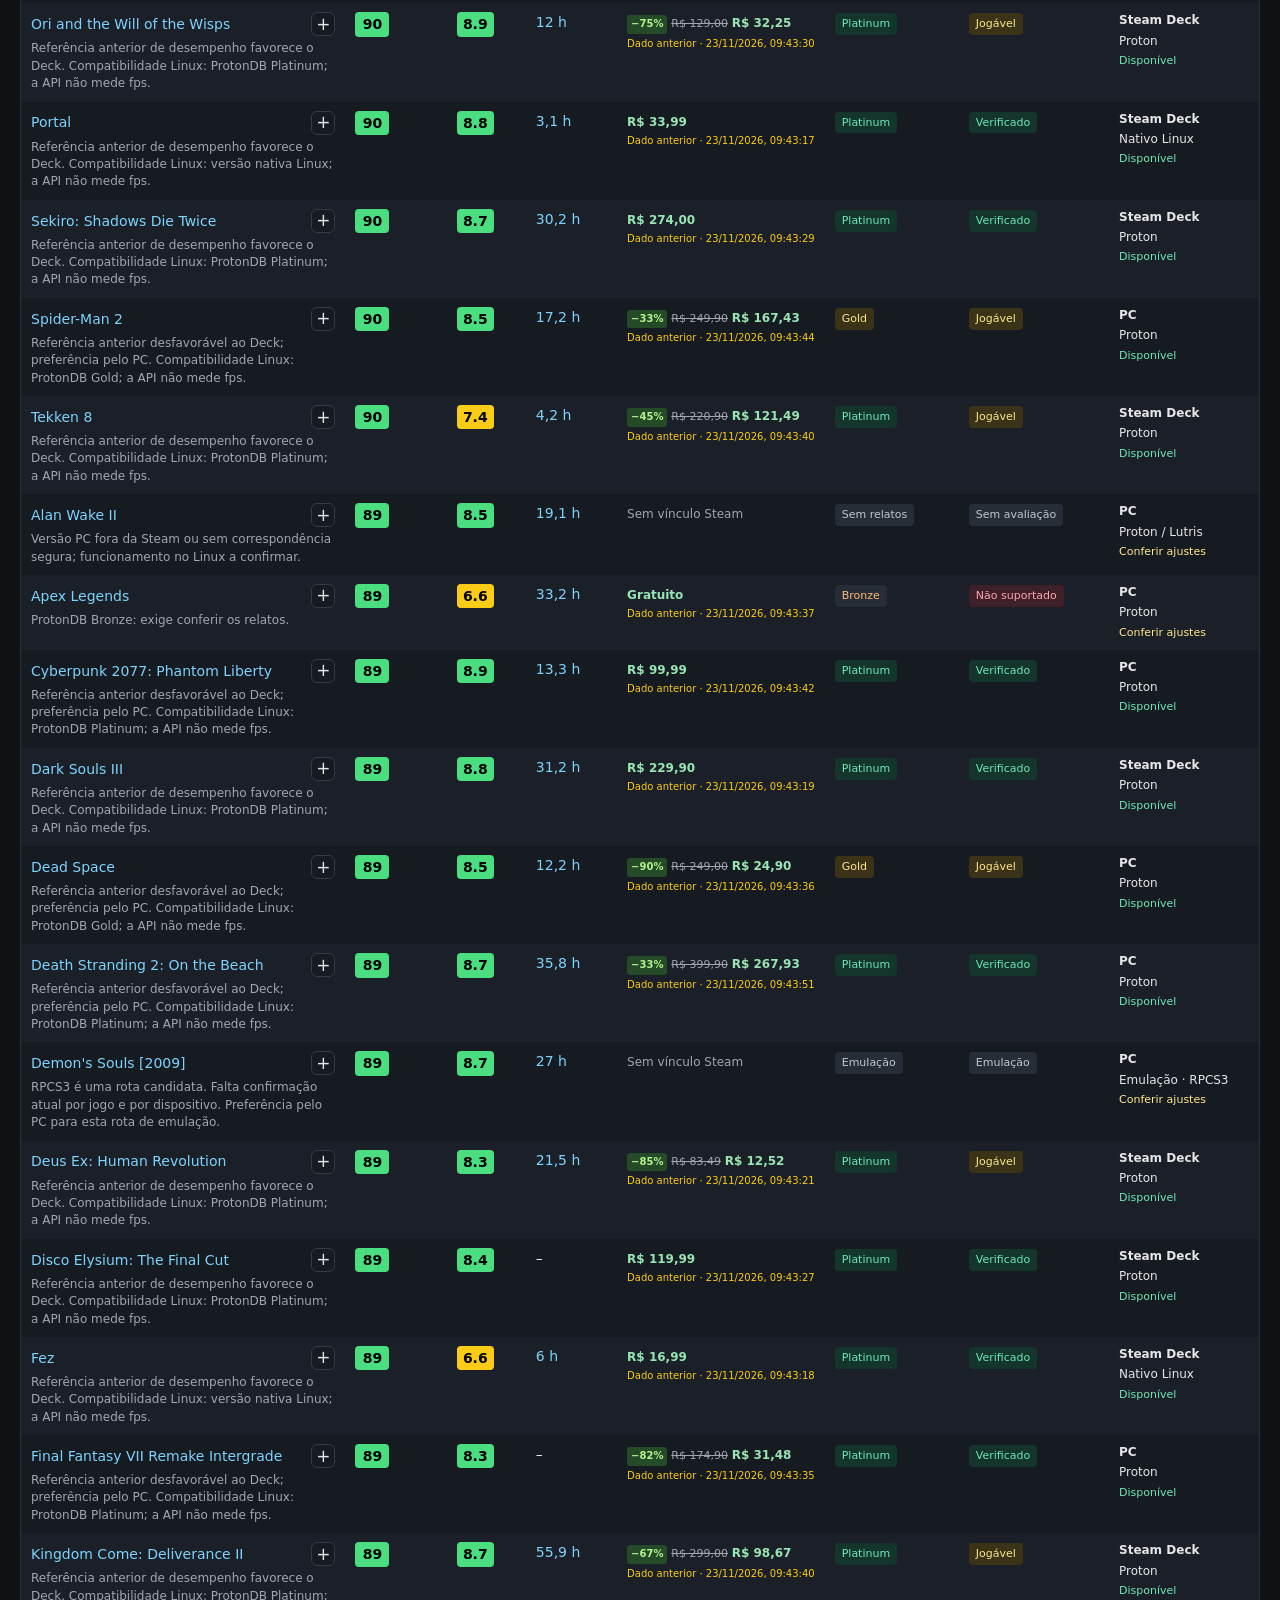
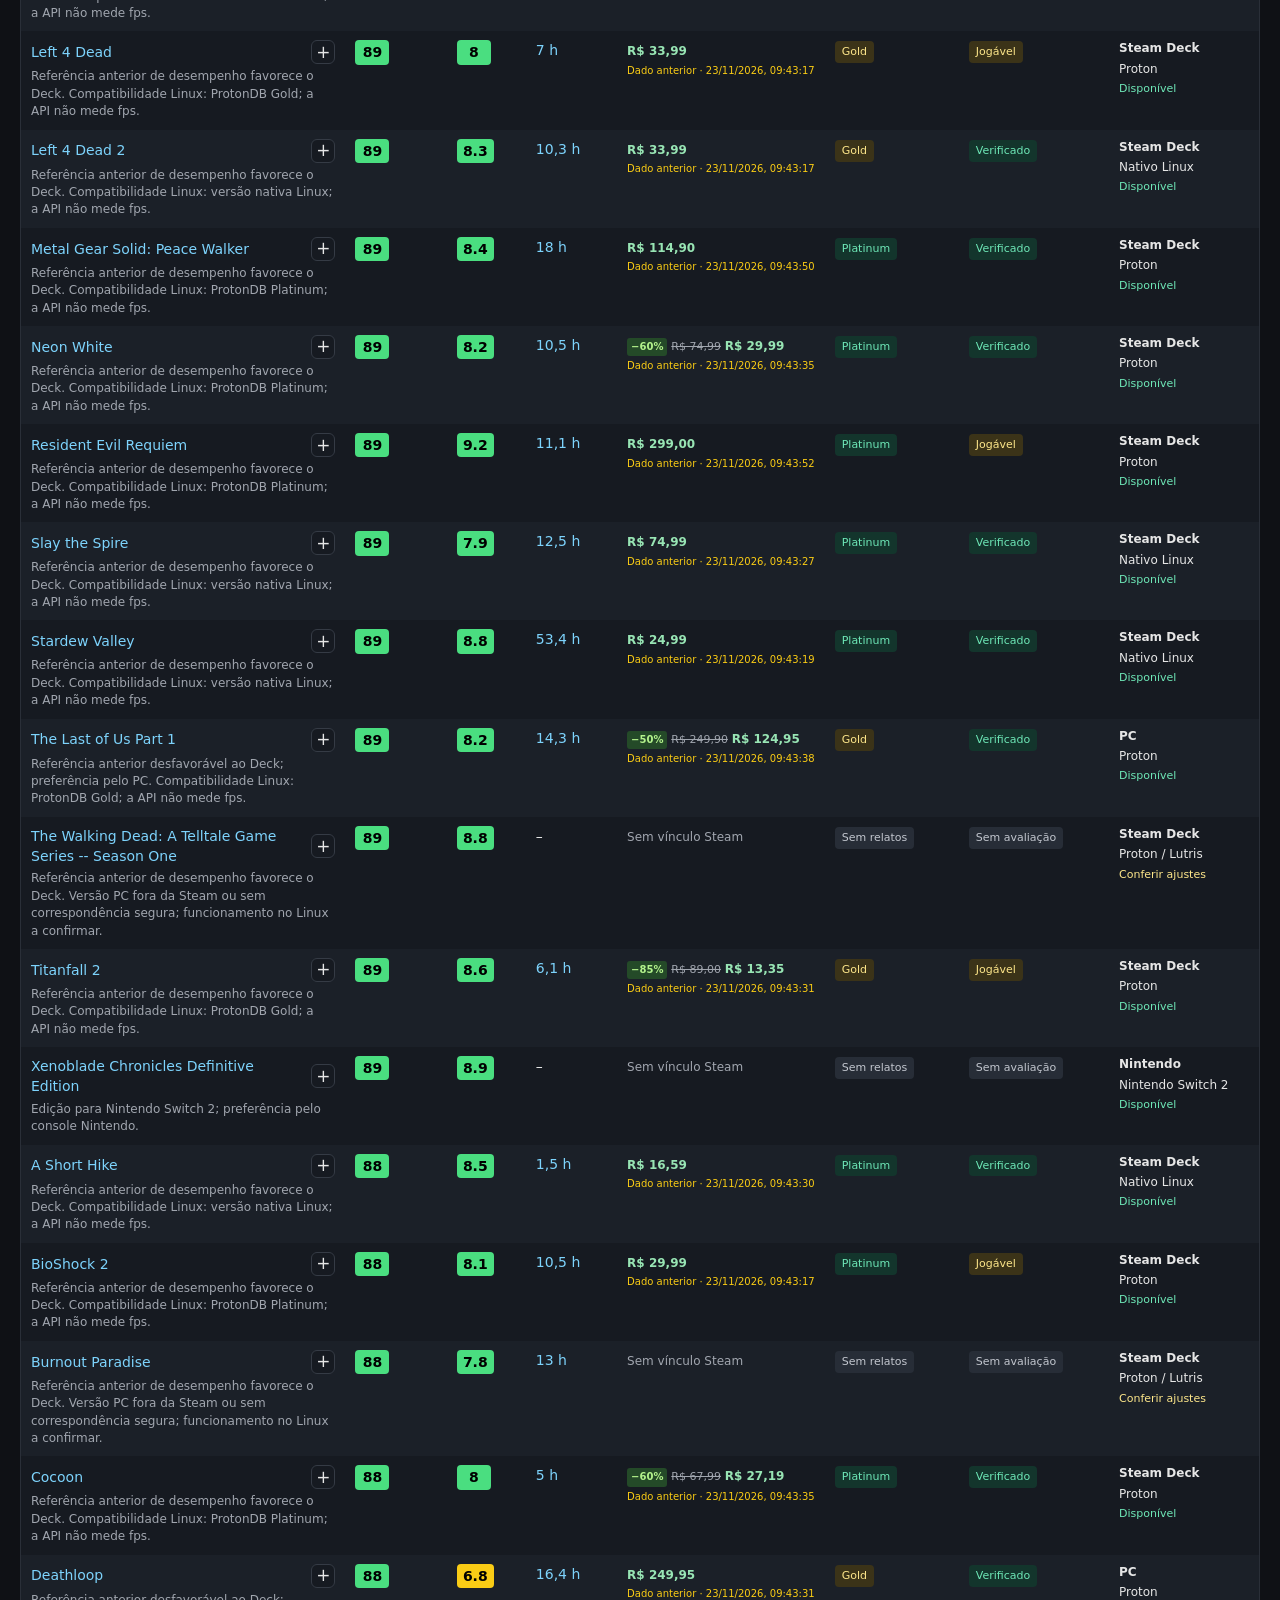
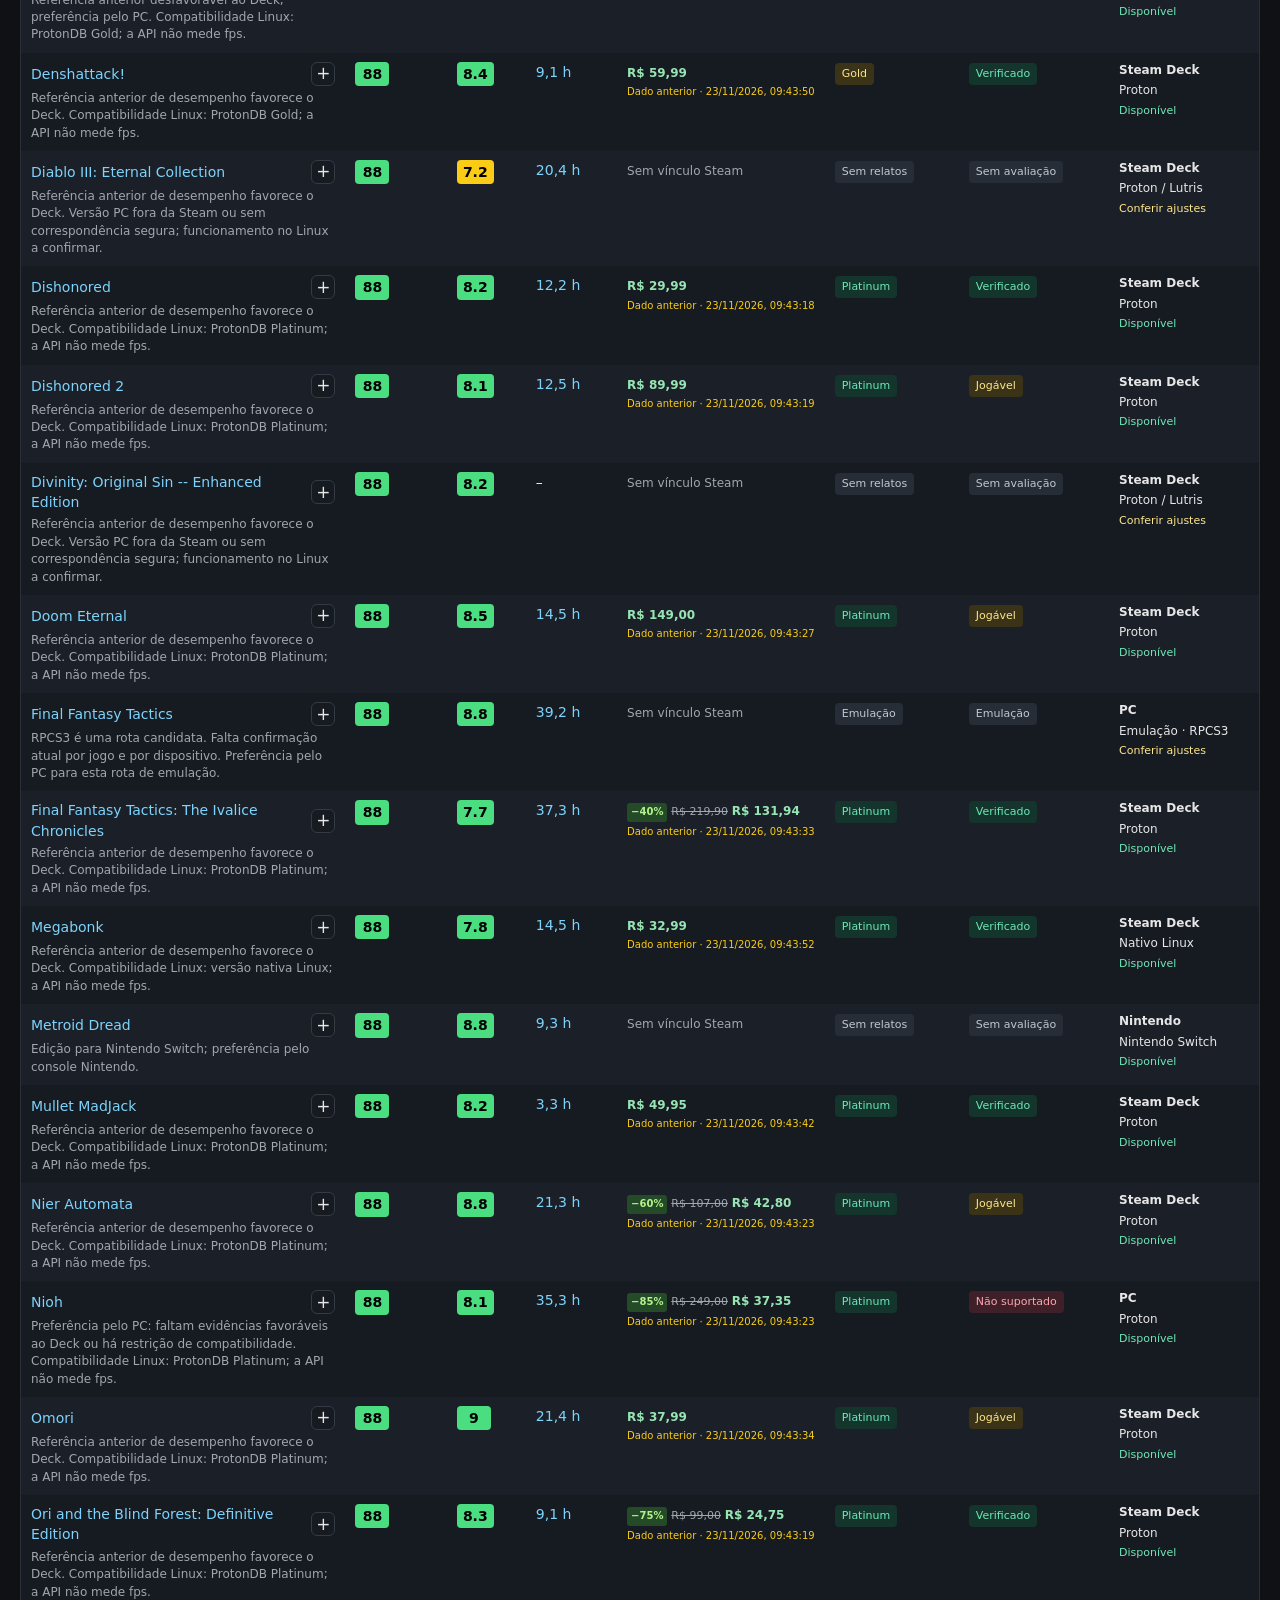
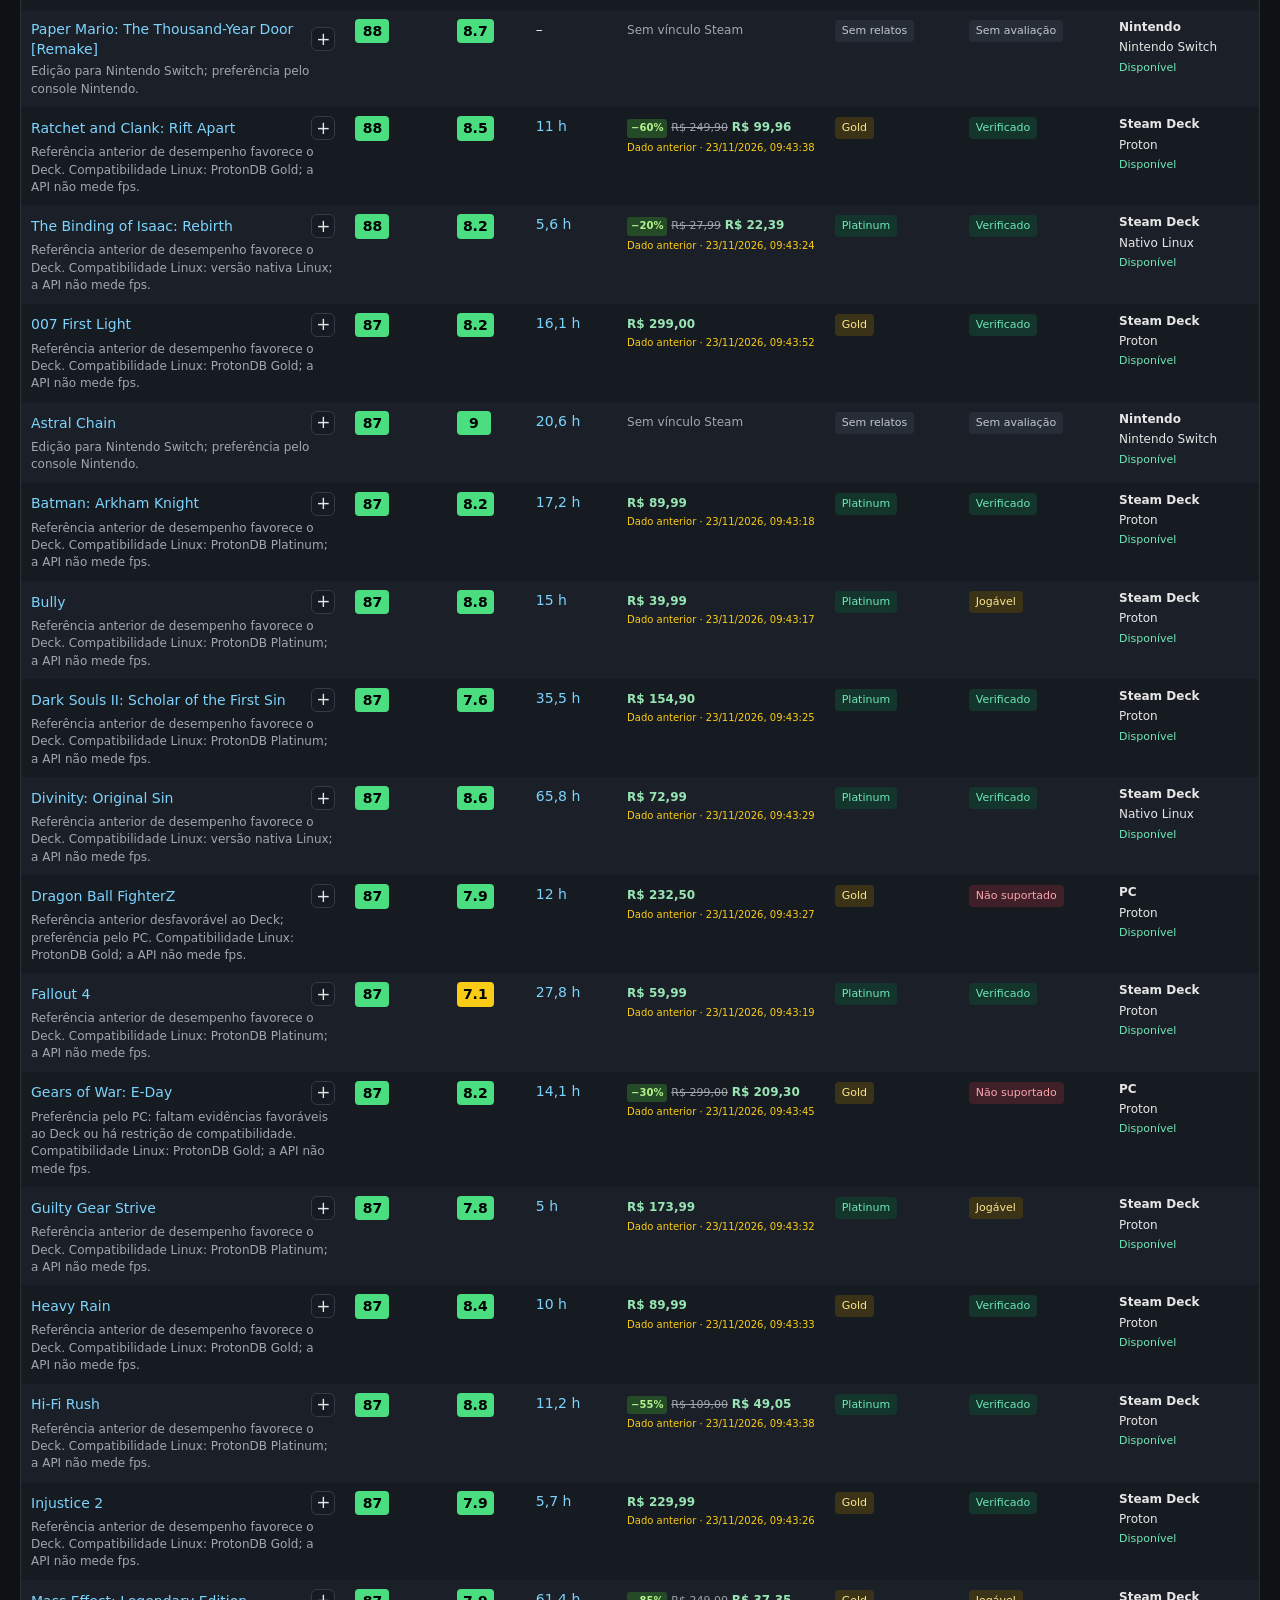
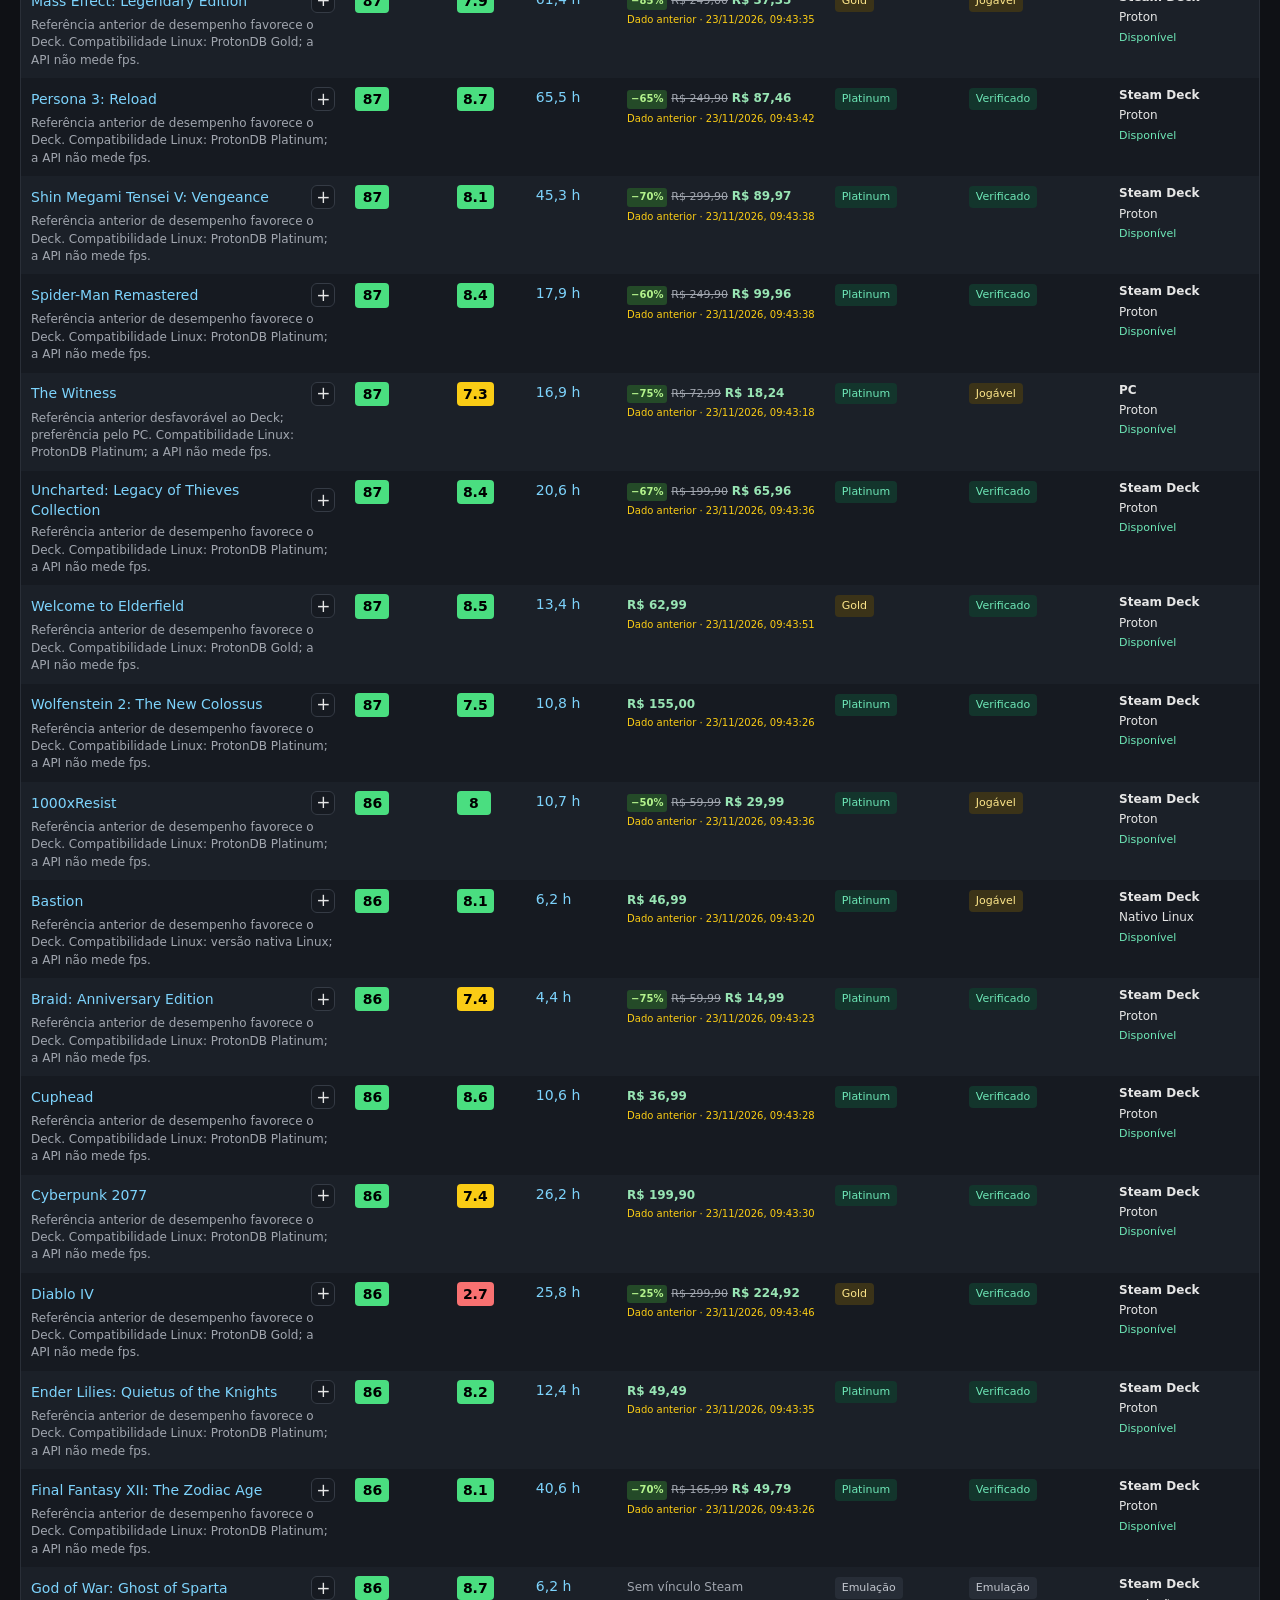
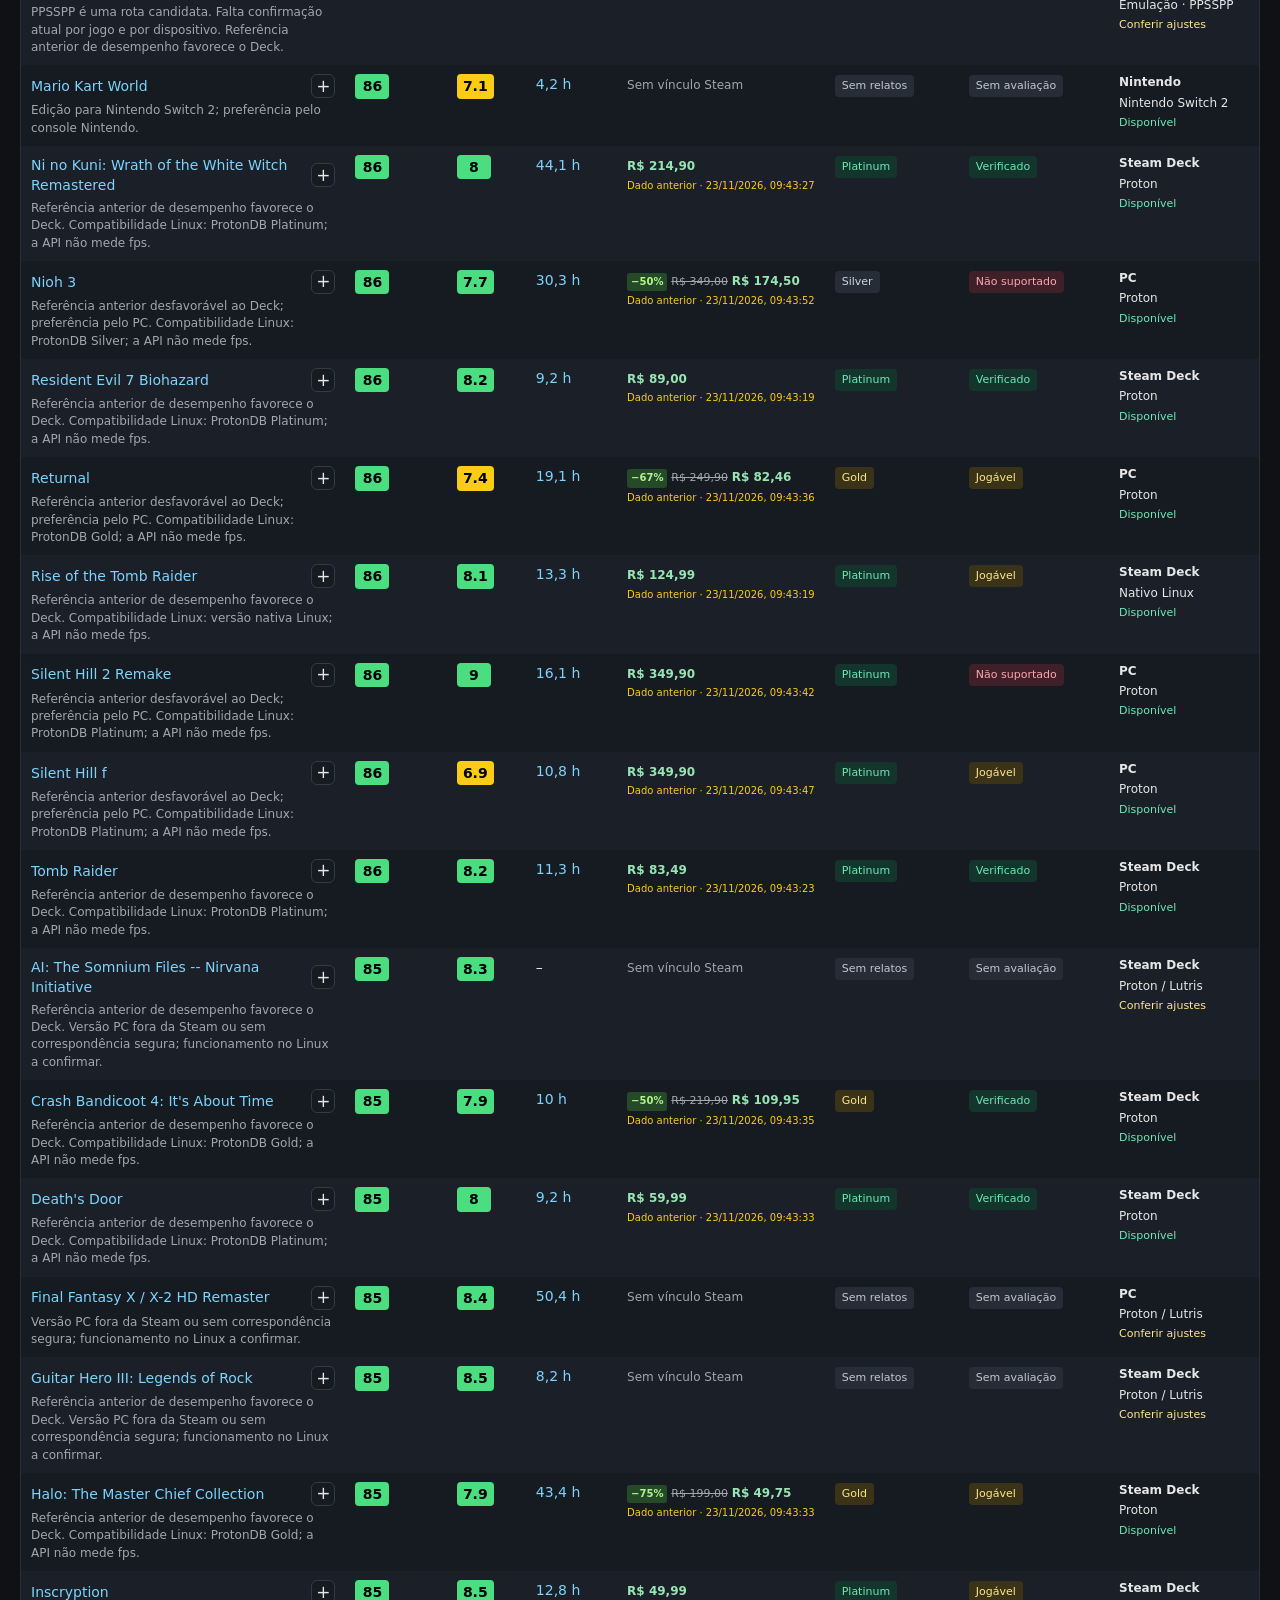
==== commit b0fb4906: "Atualiza dados automáticos (all)" ====
--- a/index.html
+++ b/index.html
@@ -78,7 +78,7 @@
   </tr></thead><tbody id="tb"></tbody>
 </table></div>
 <noscript>Ative o JavaScript para consultar e filtrar sua lista.</noscript>
-<script src="data.js?v=ef381ffab599"></script>
+<script src="data.js?v=004fdc3dbd71"></script>
 <script src="prices.js?v=2"></script>
 <script src="rotation.js?v=3"></script>
 <script src="app.js?v=6"></script>
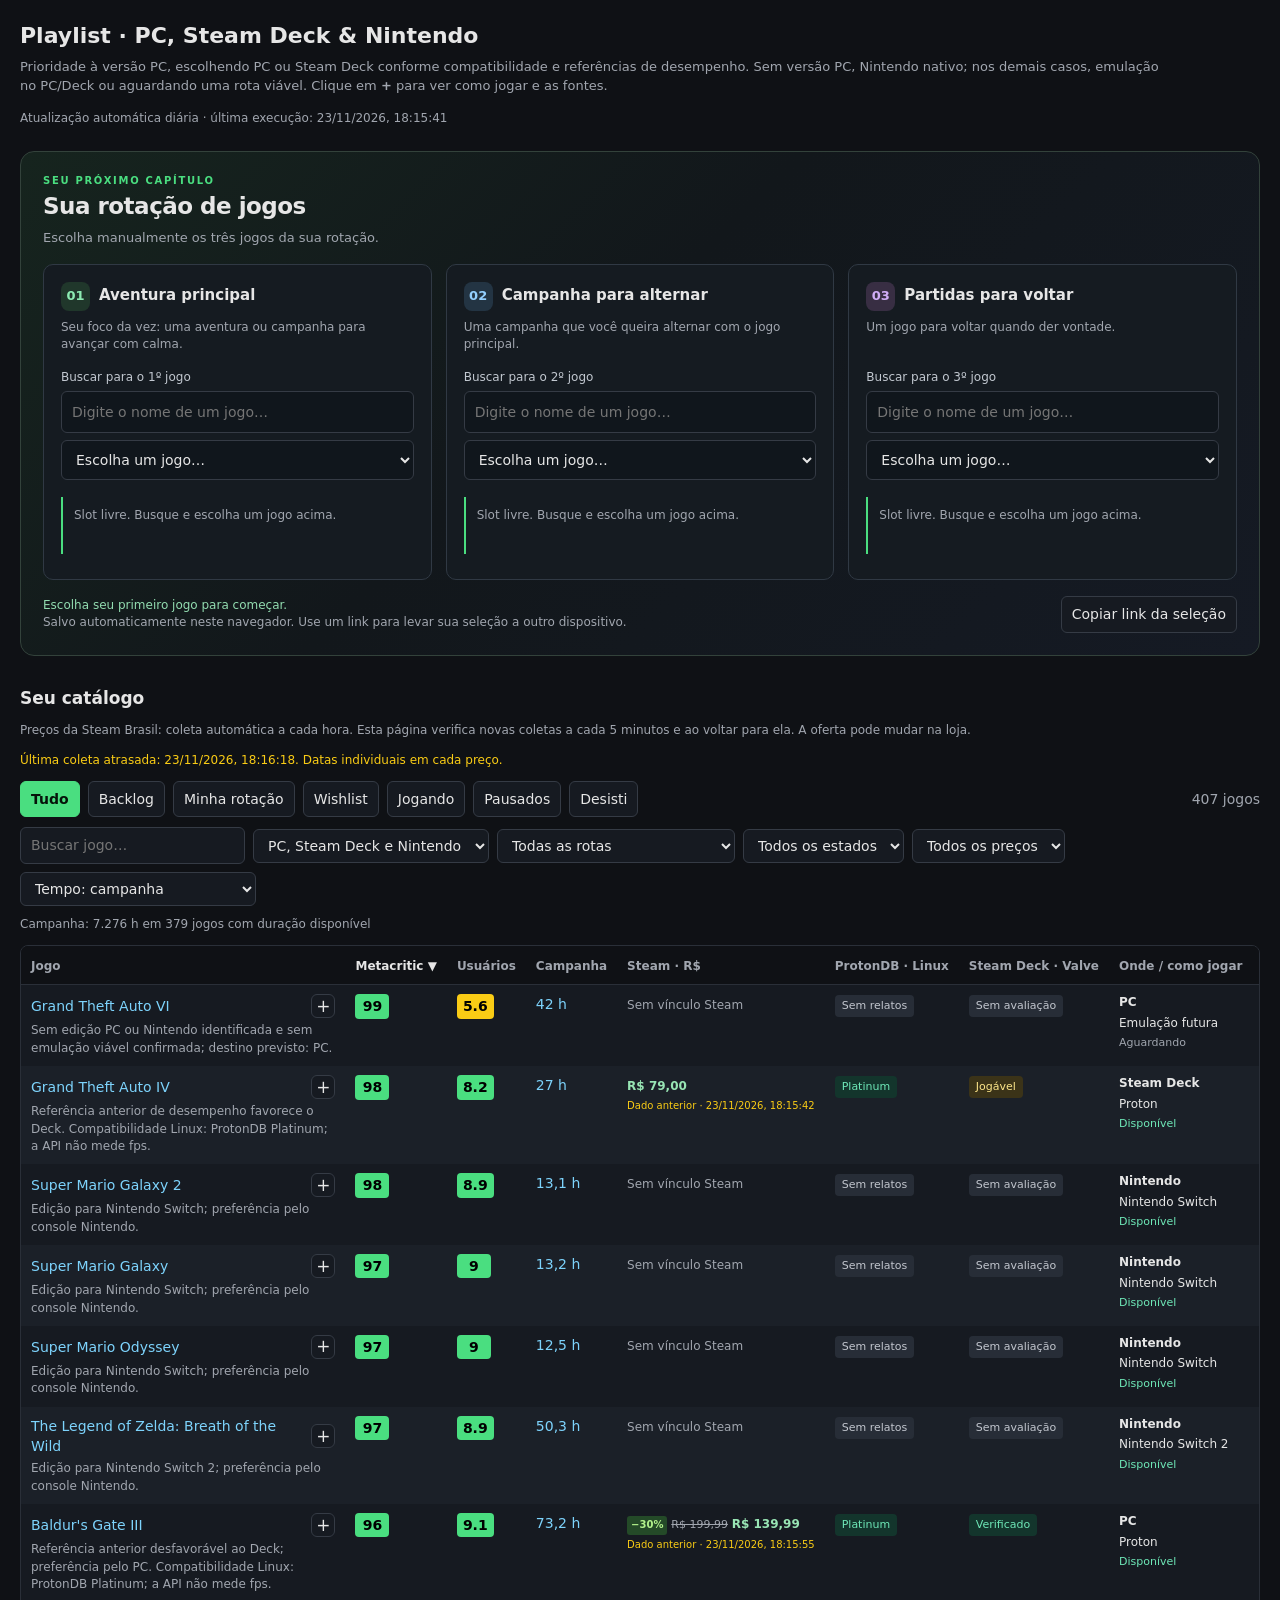
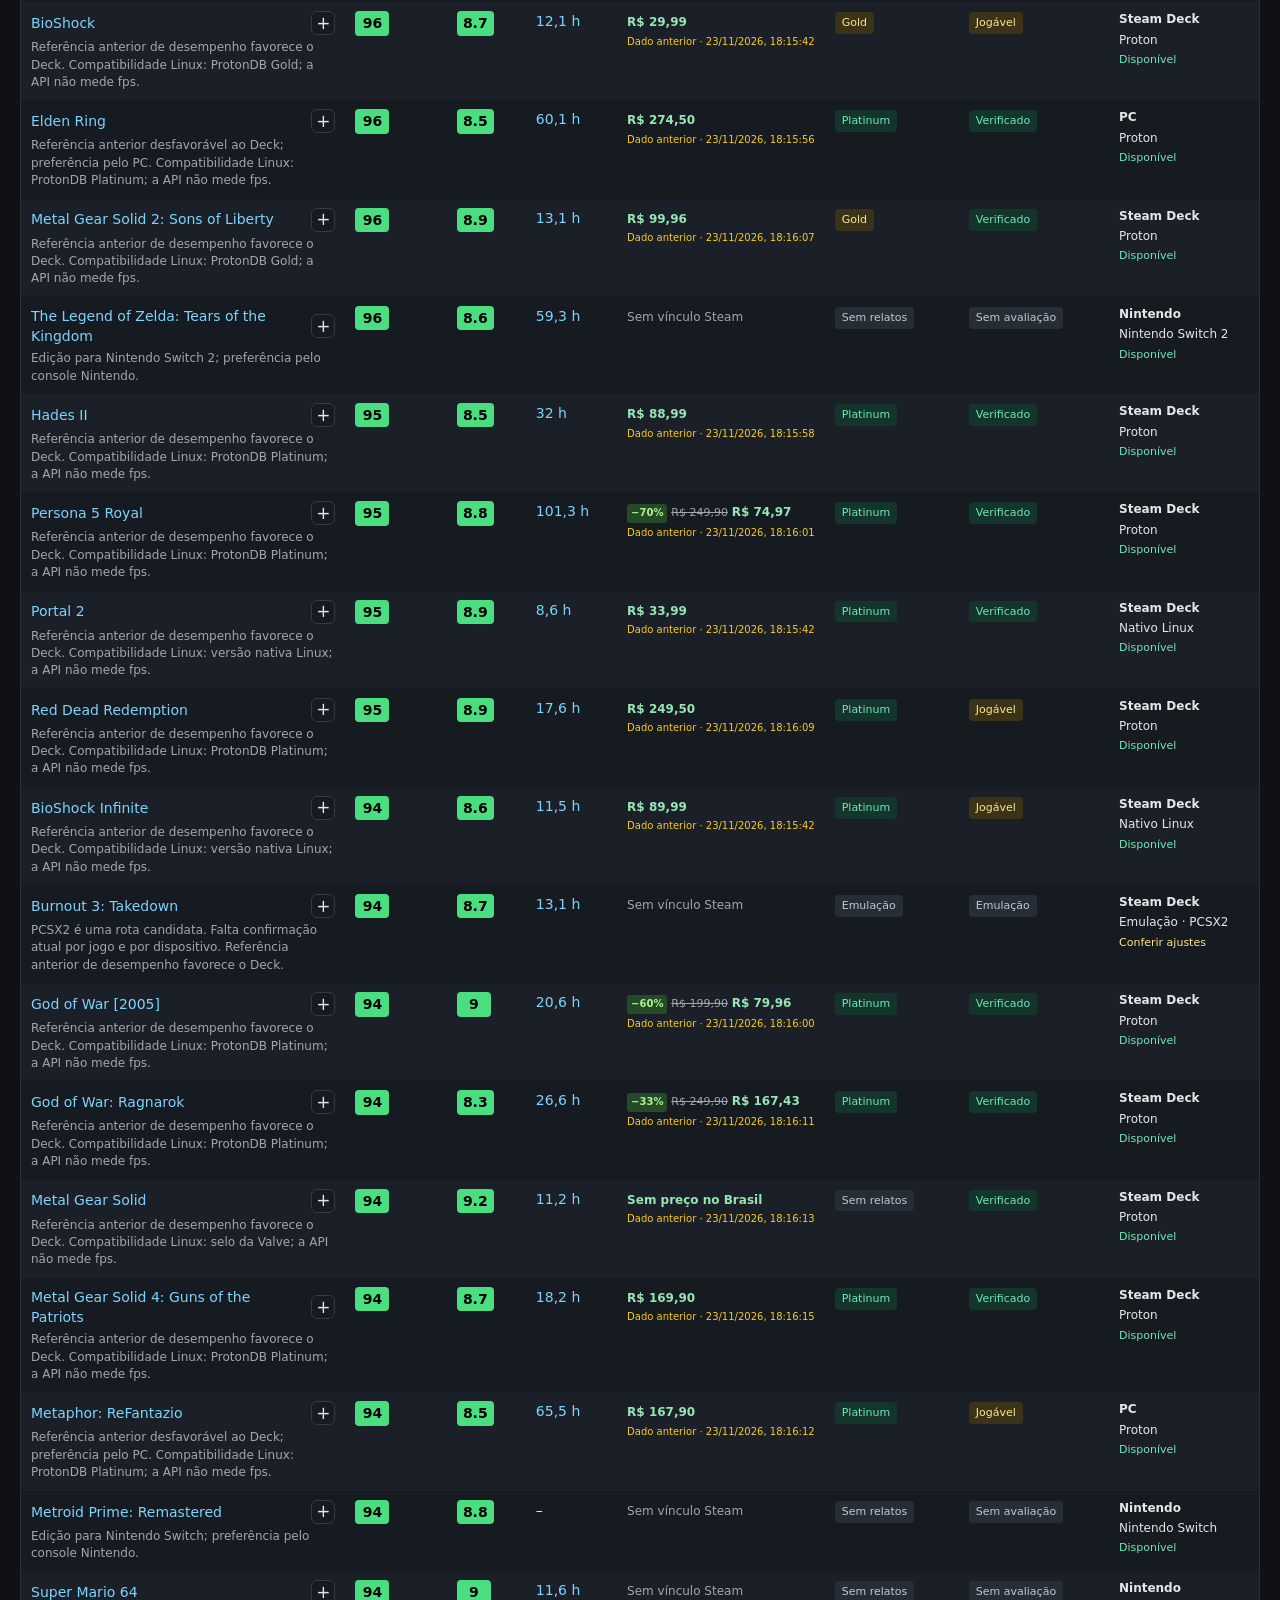
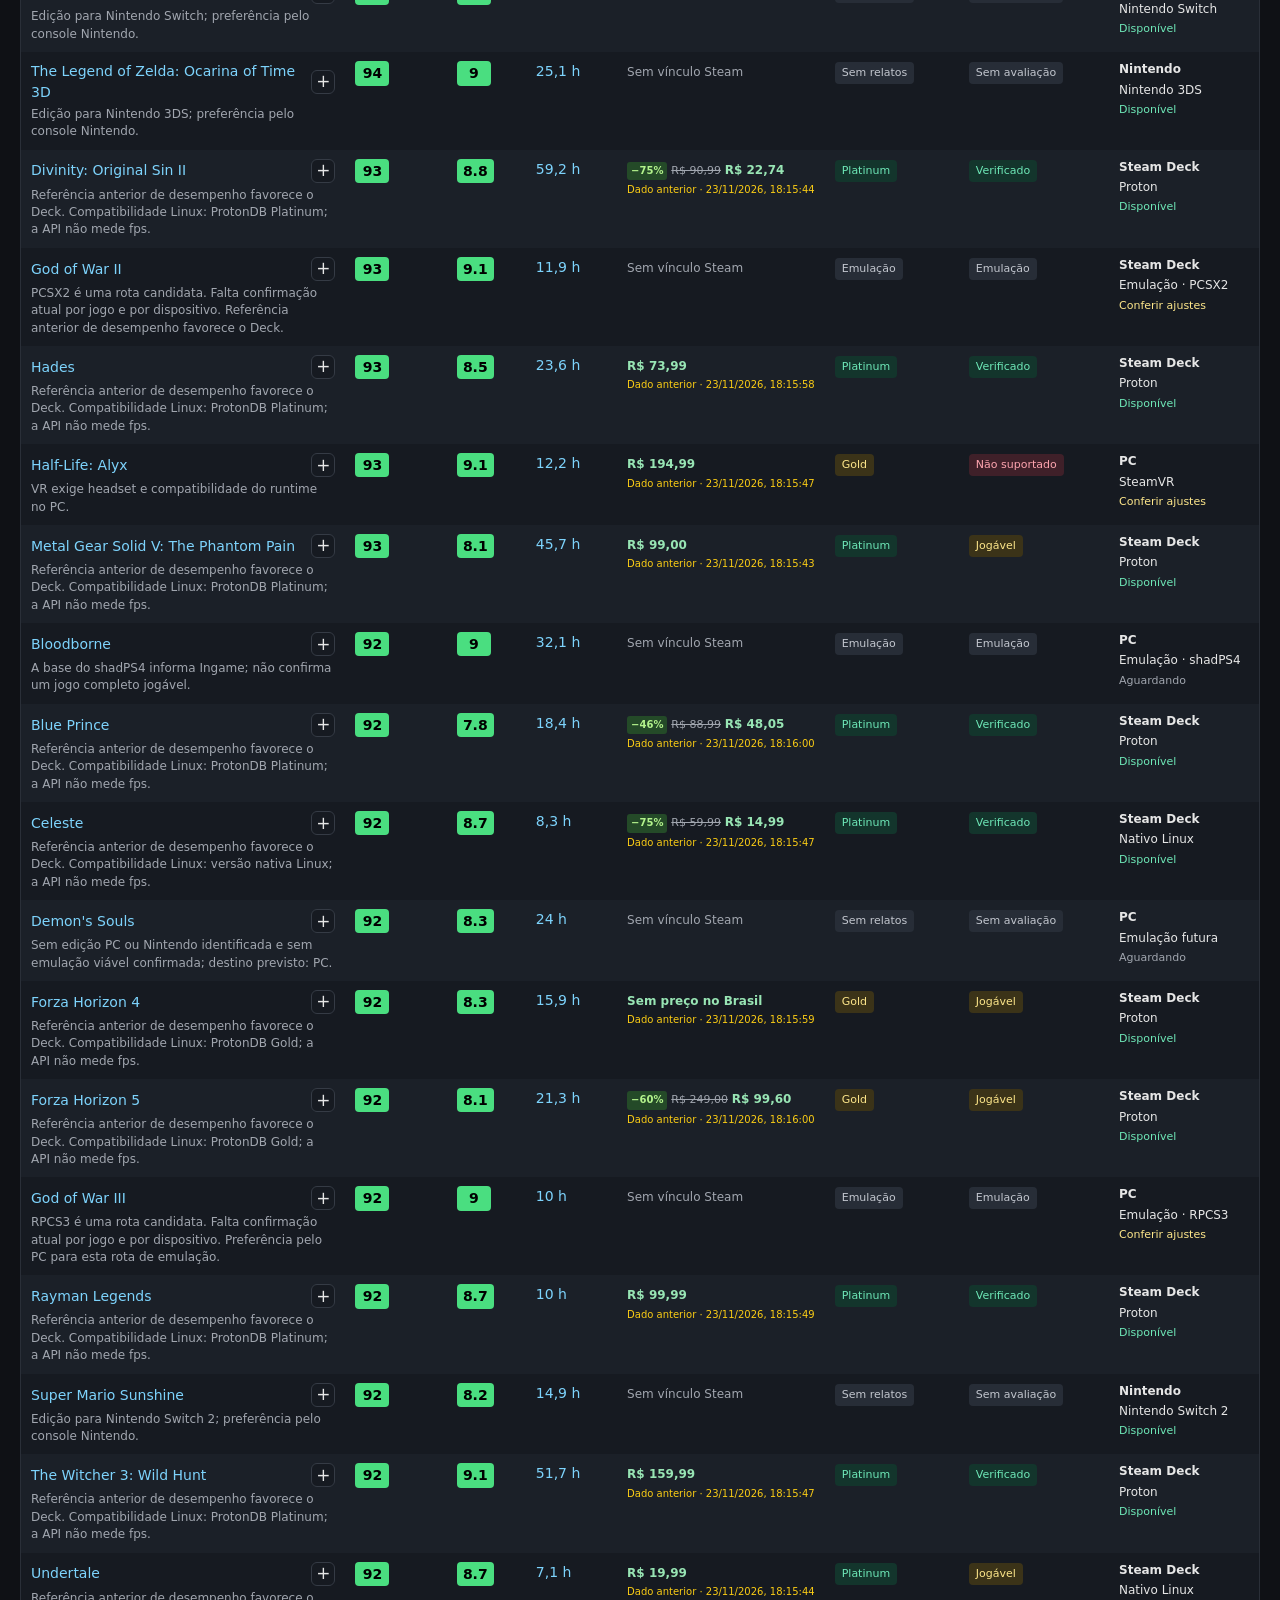
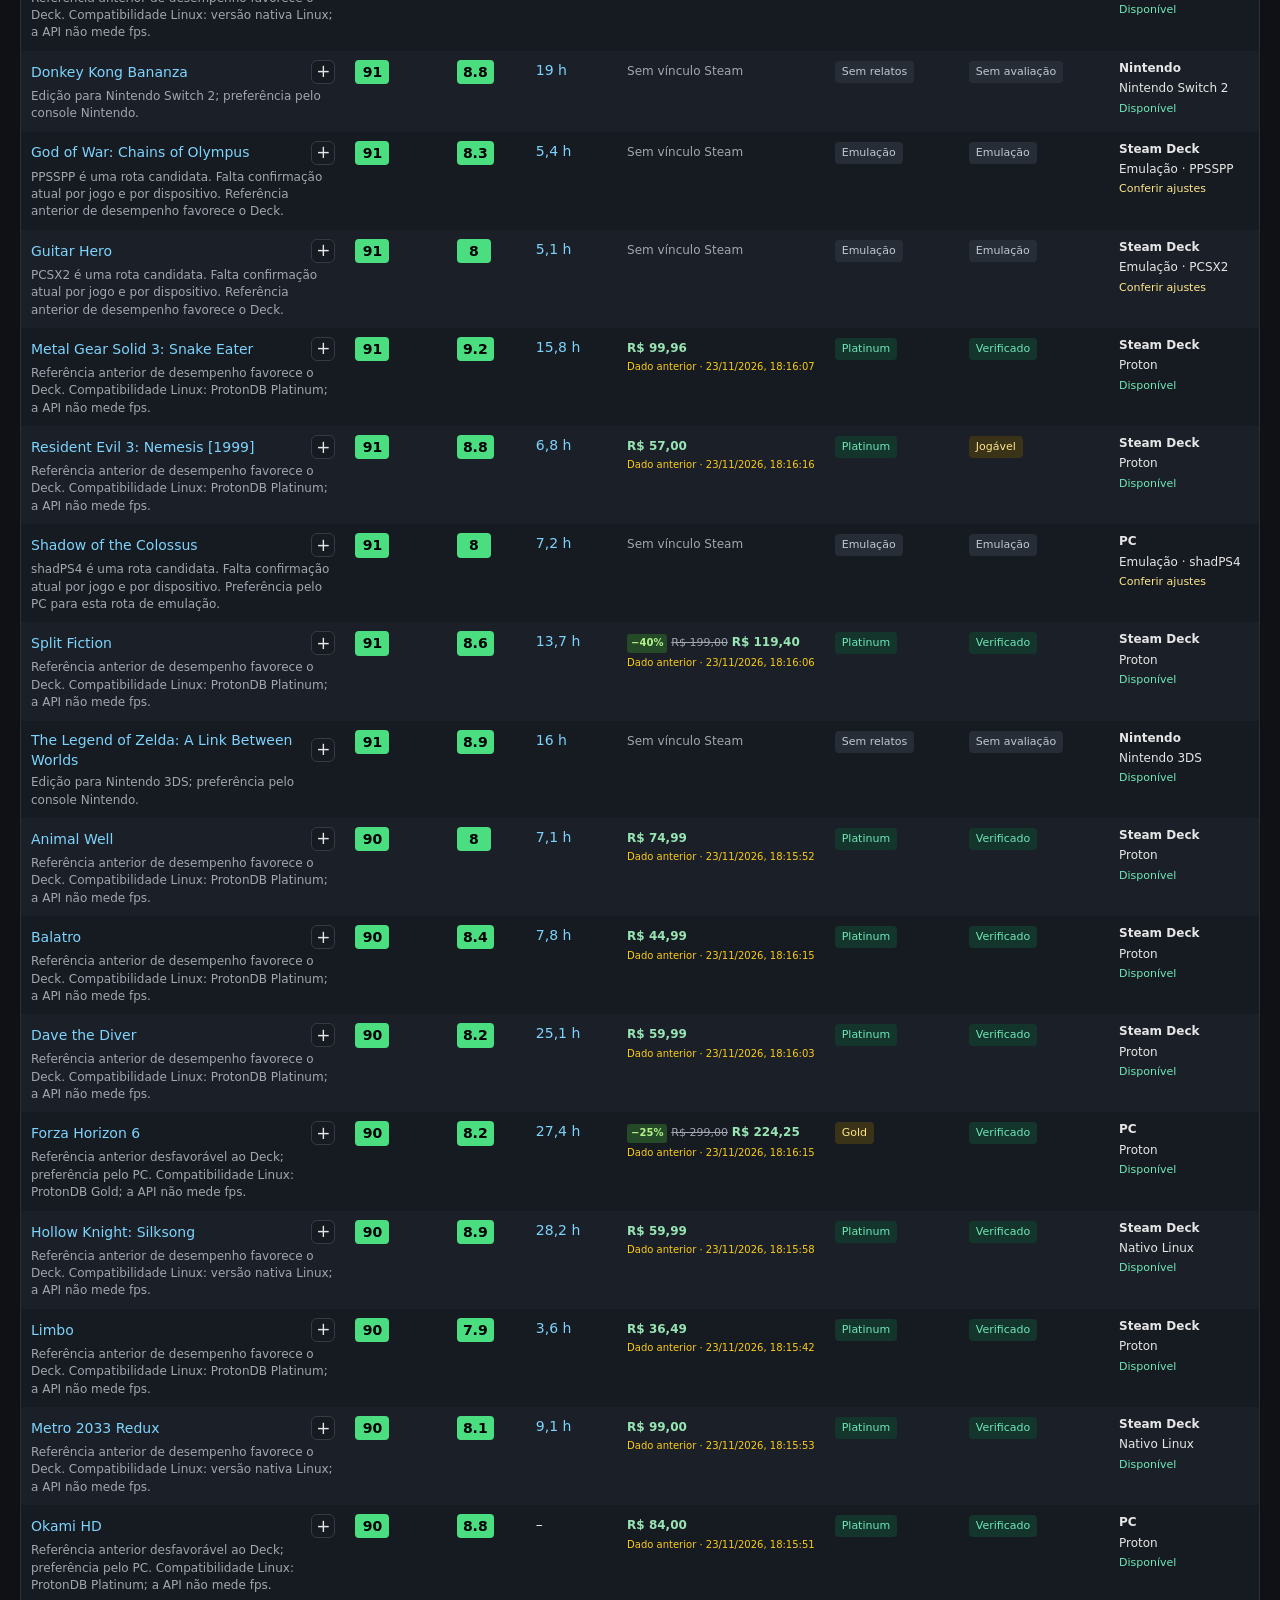
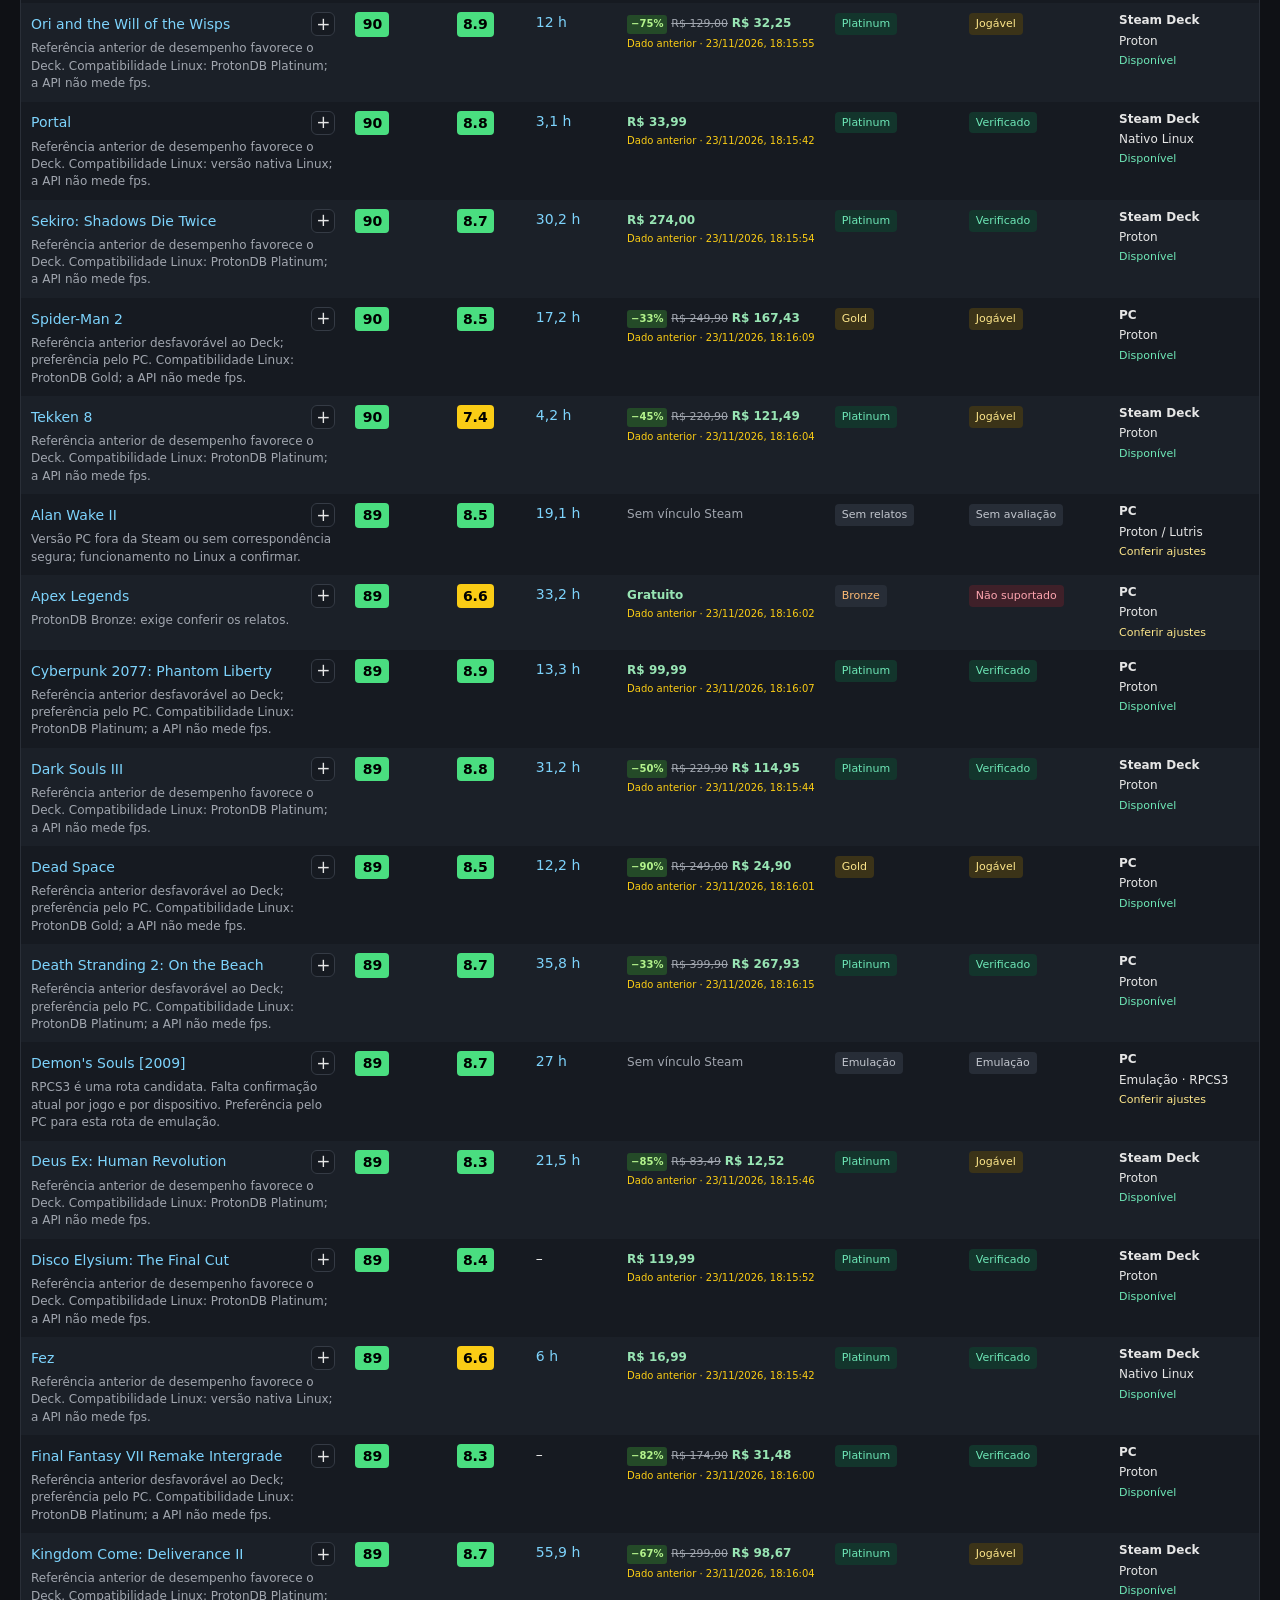
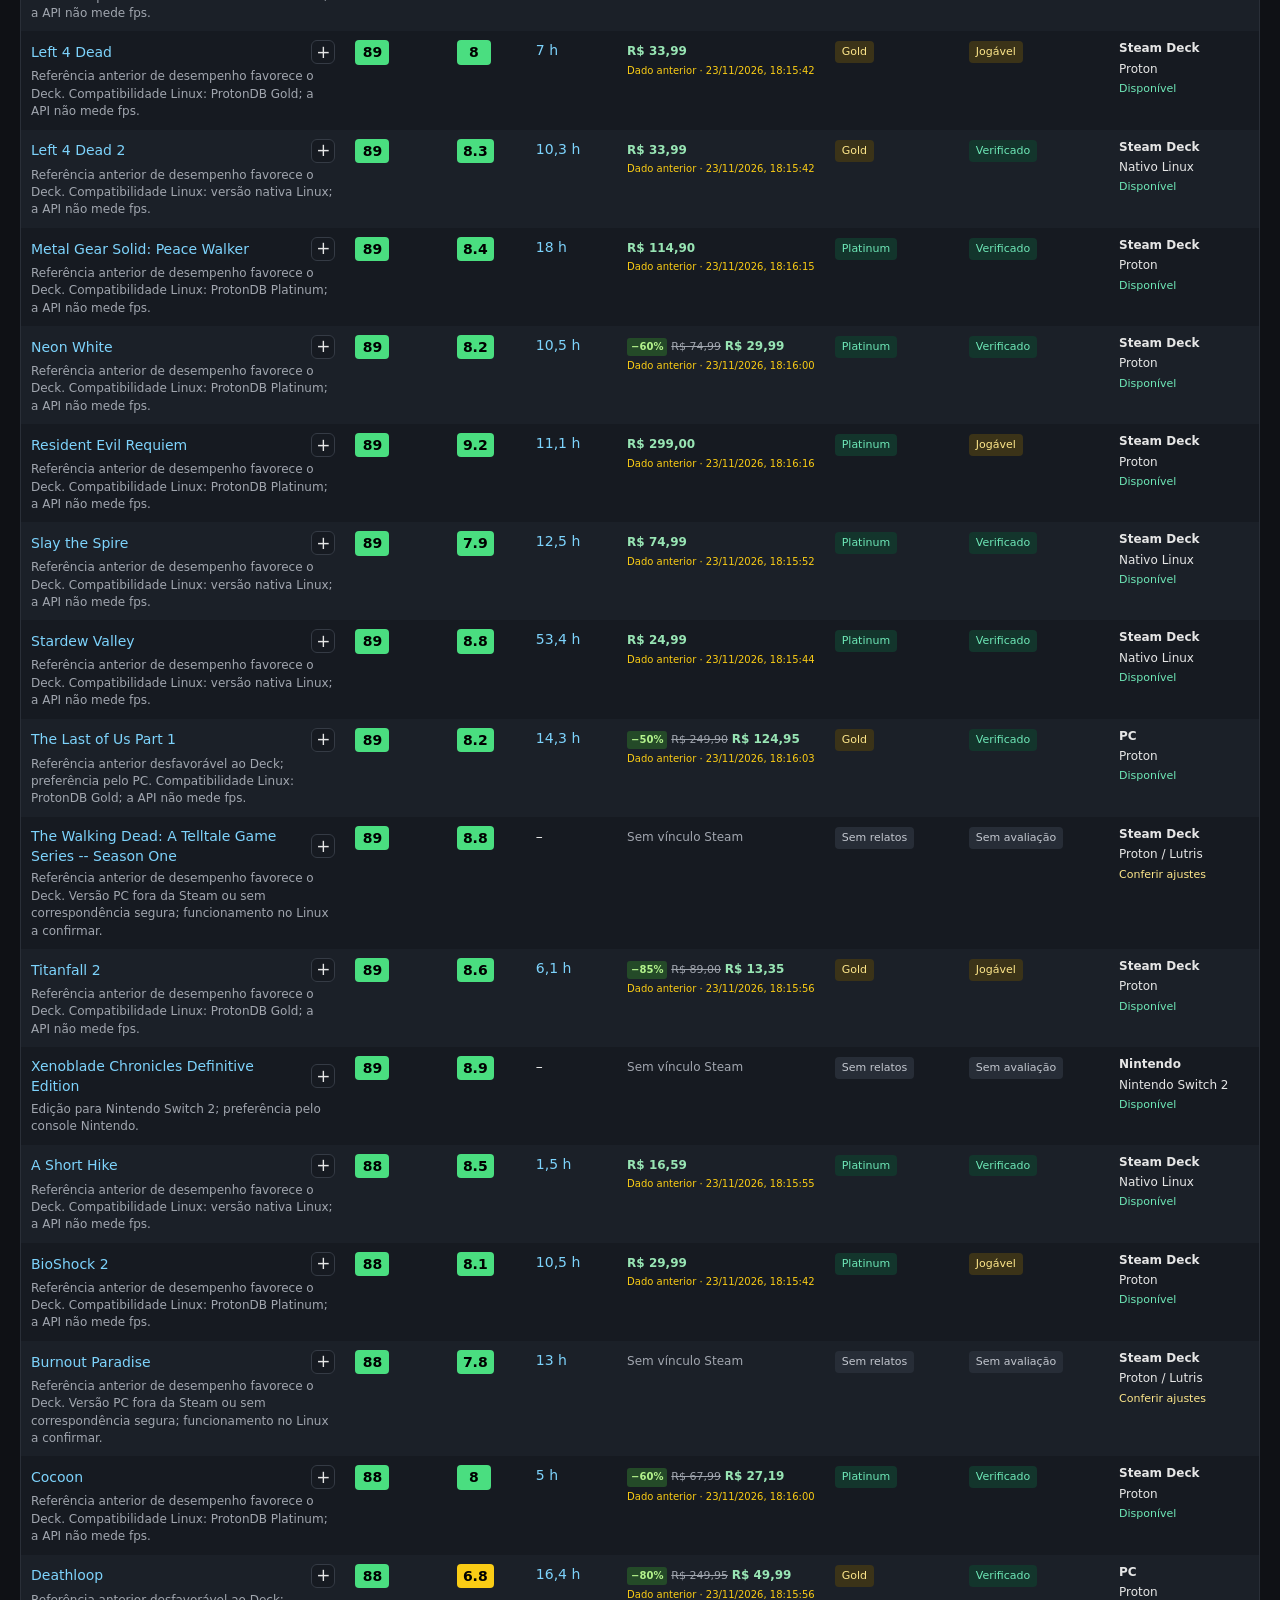
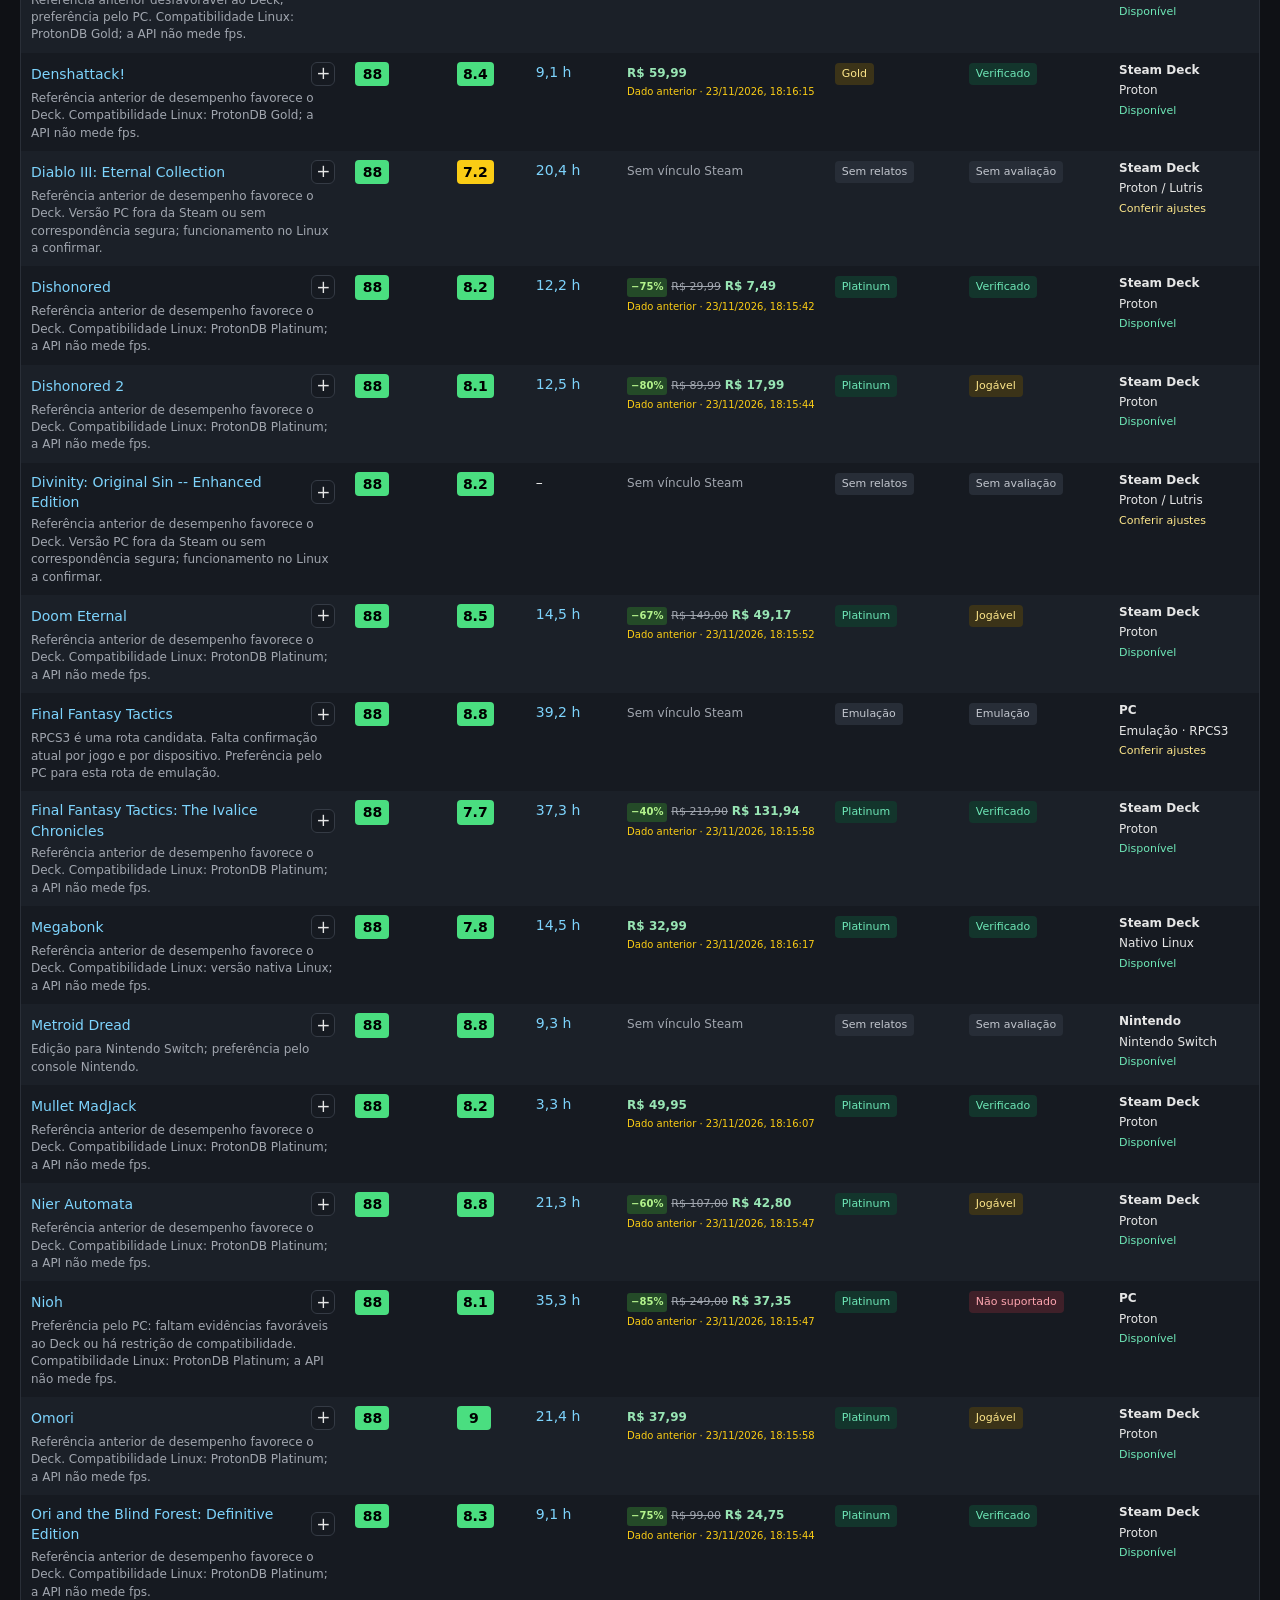
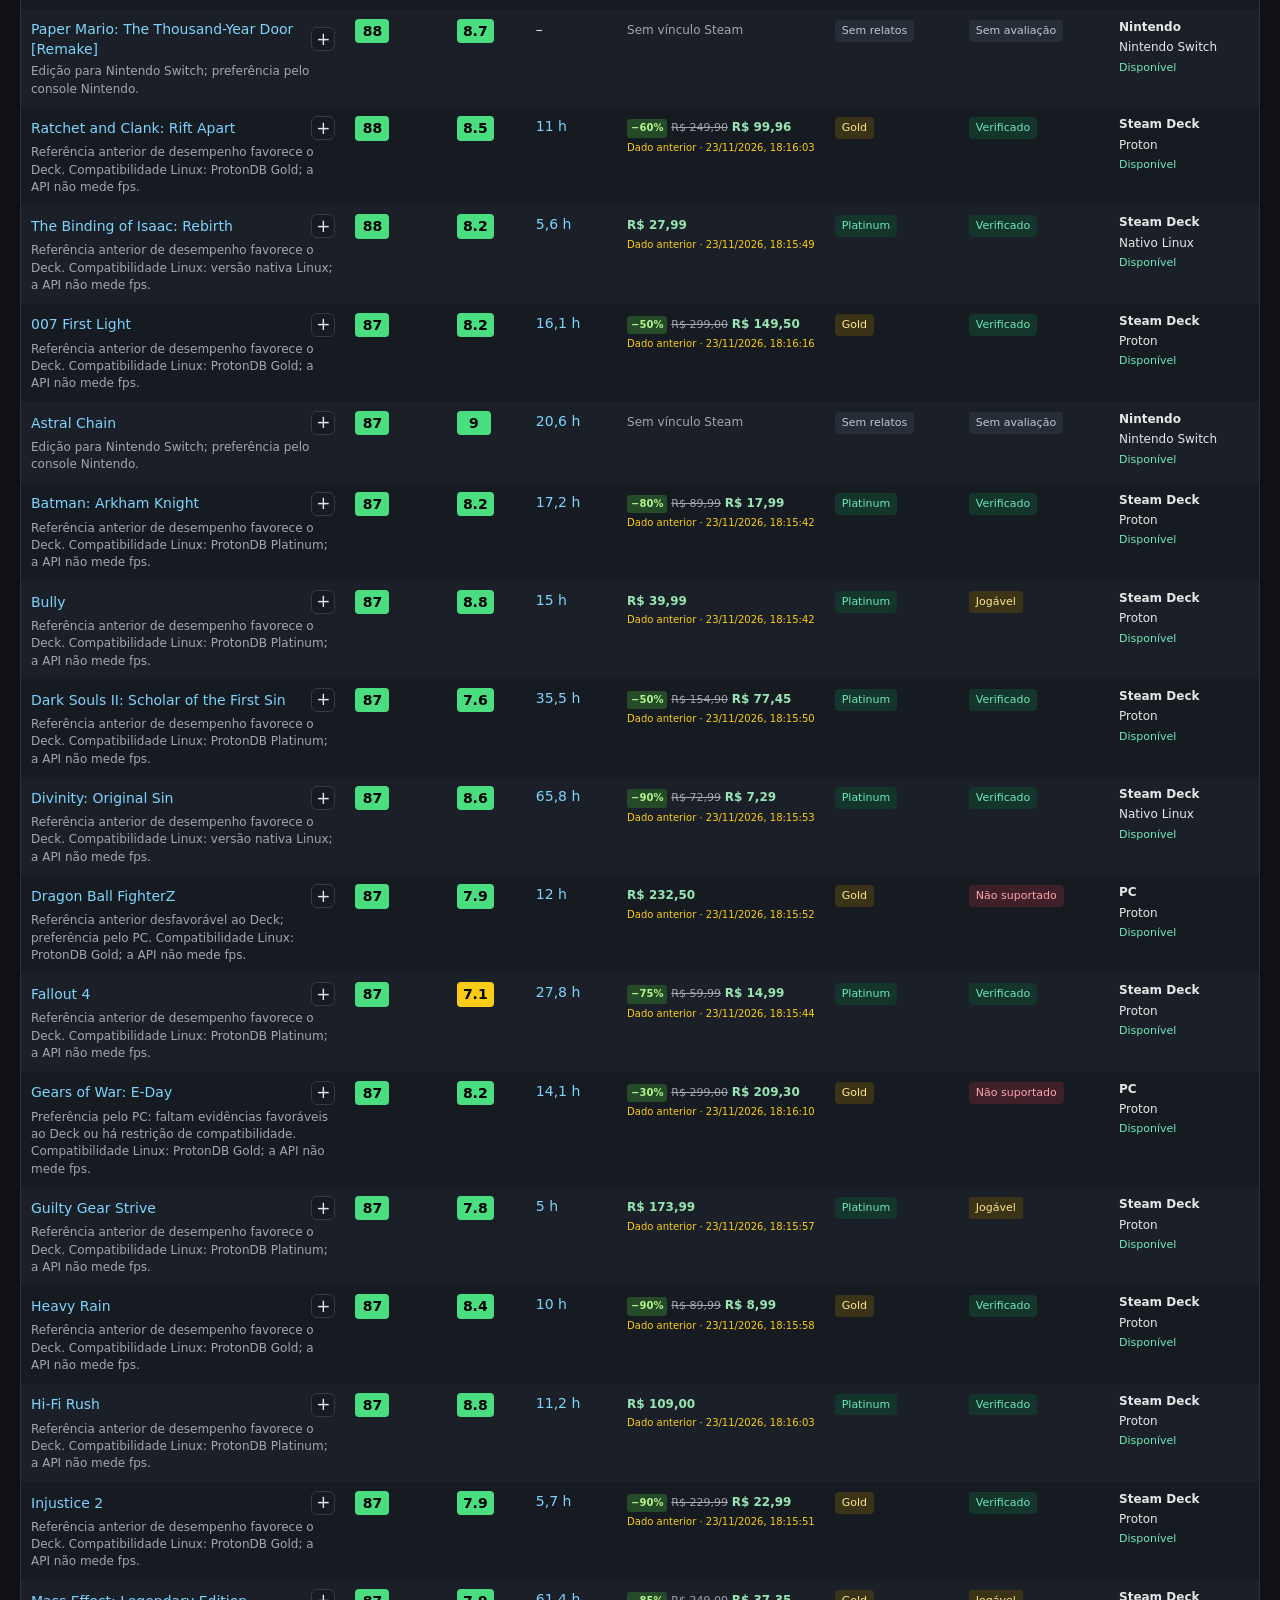
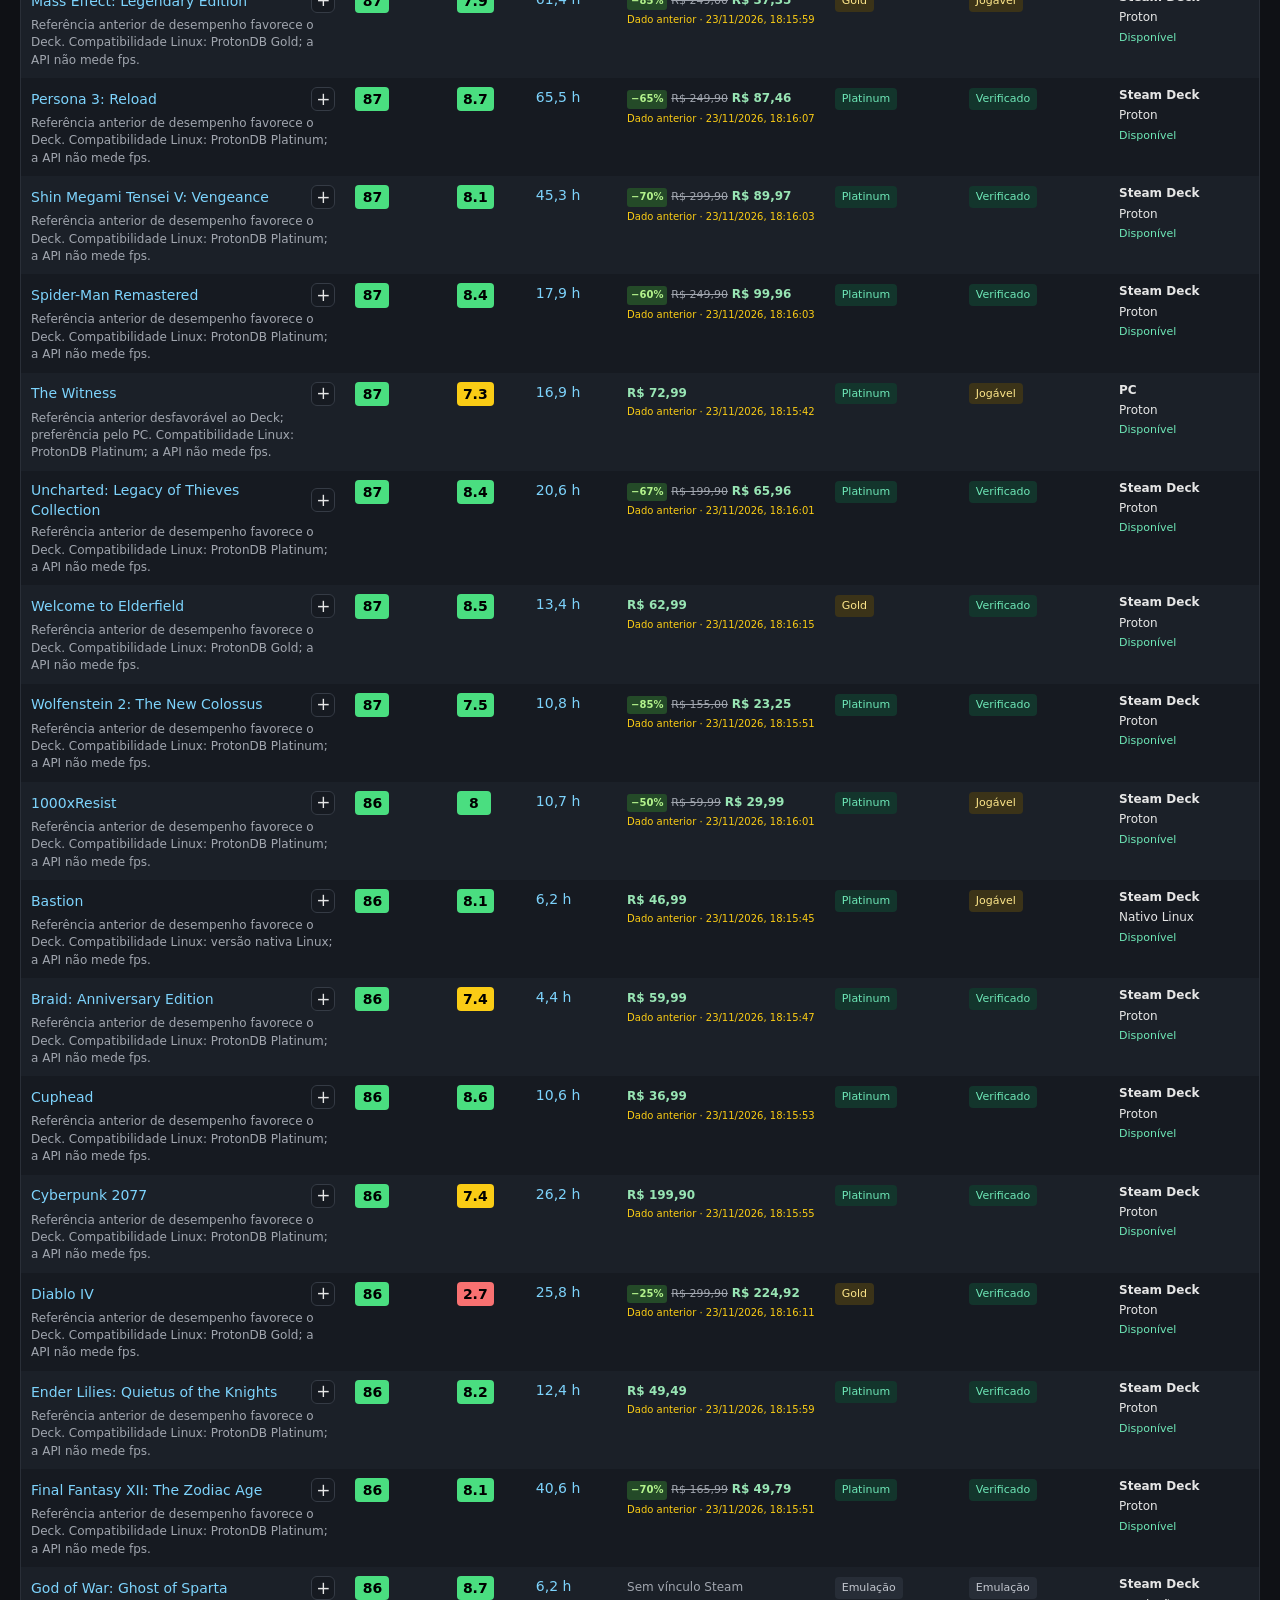
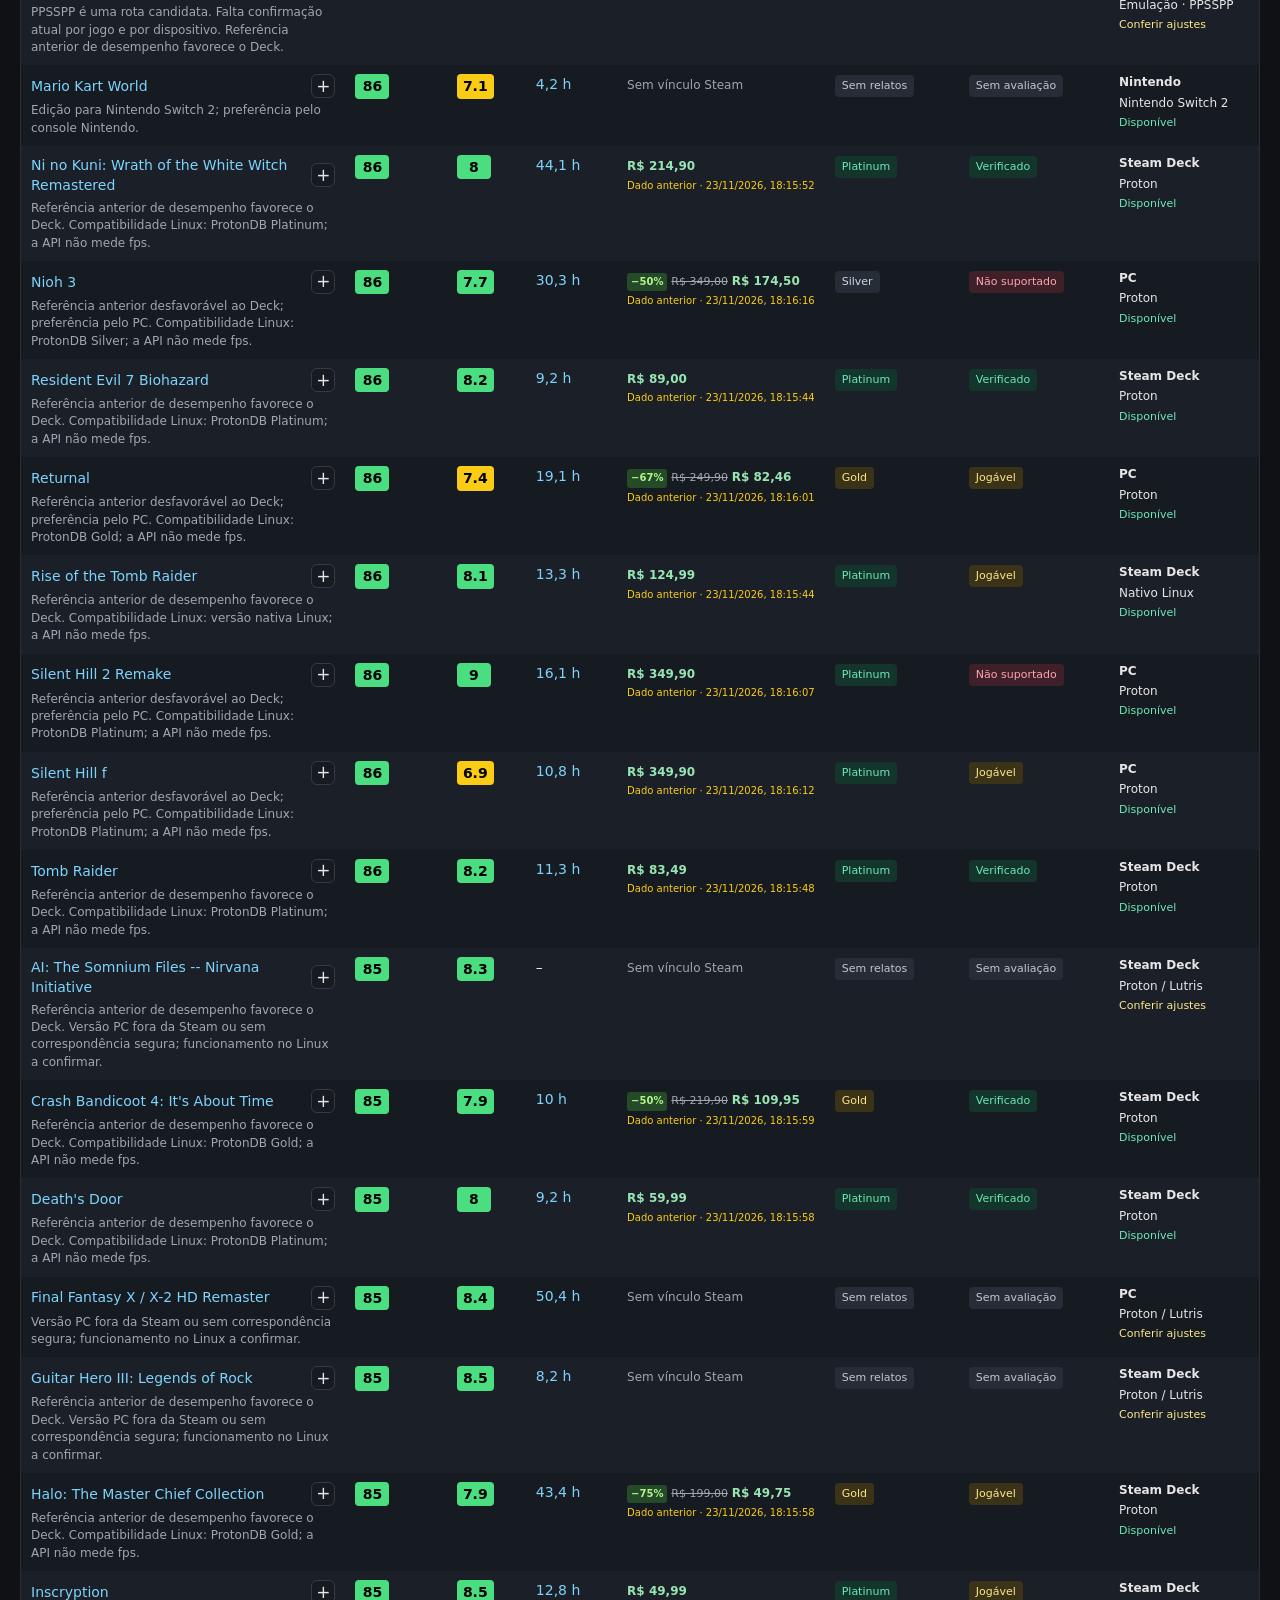
==== commit 1bc95735: "Atualiza dados automáticos (all)" ====
--- a/index.html
+++ b/index.html
@@ -78,7 +78,7 @@
   </tr></thead><tbody id="tb"></tbody>
 </table></div>
 <noscript>Ative o JavaScript para consultar e filtrar sua lista.</noscript>
-<script src="data.js?v=004fdc3dbd71"></script>
+<script src="data.js?v=ad4bb3c6b478"></script>
 <script src="prices.js?v=2"></script>
 <script src="rotation.js?v=3"></script>
 <script src="app.js?v=6"></script>
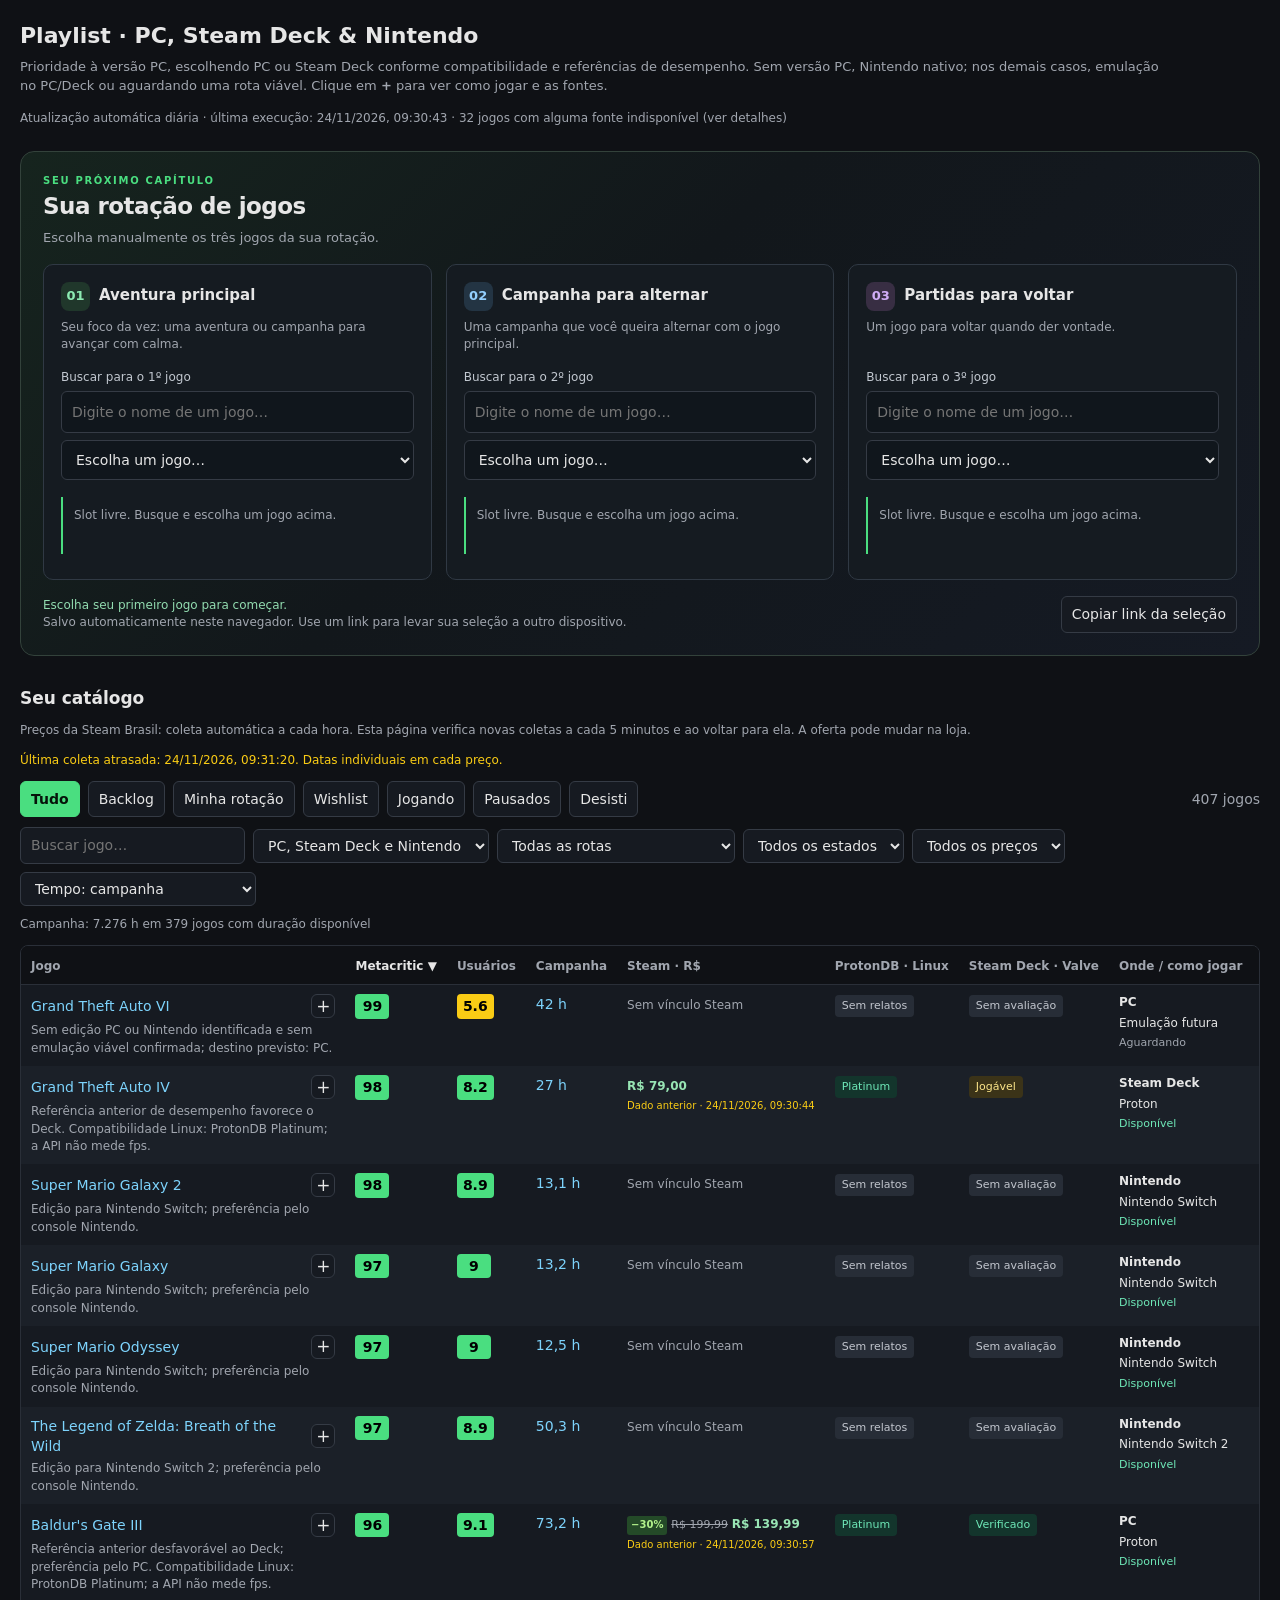
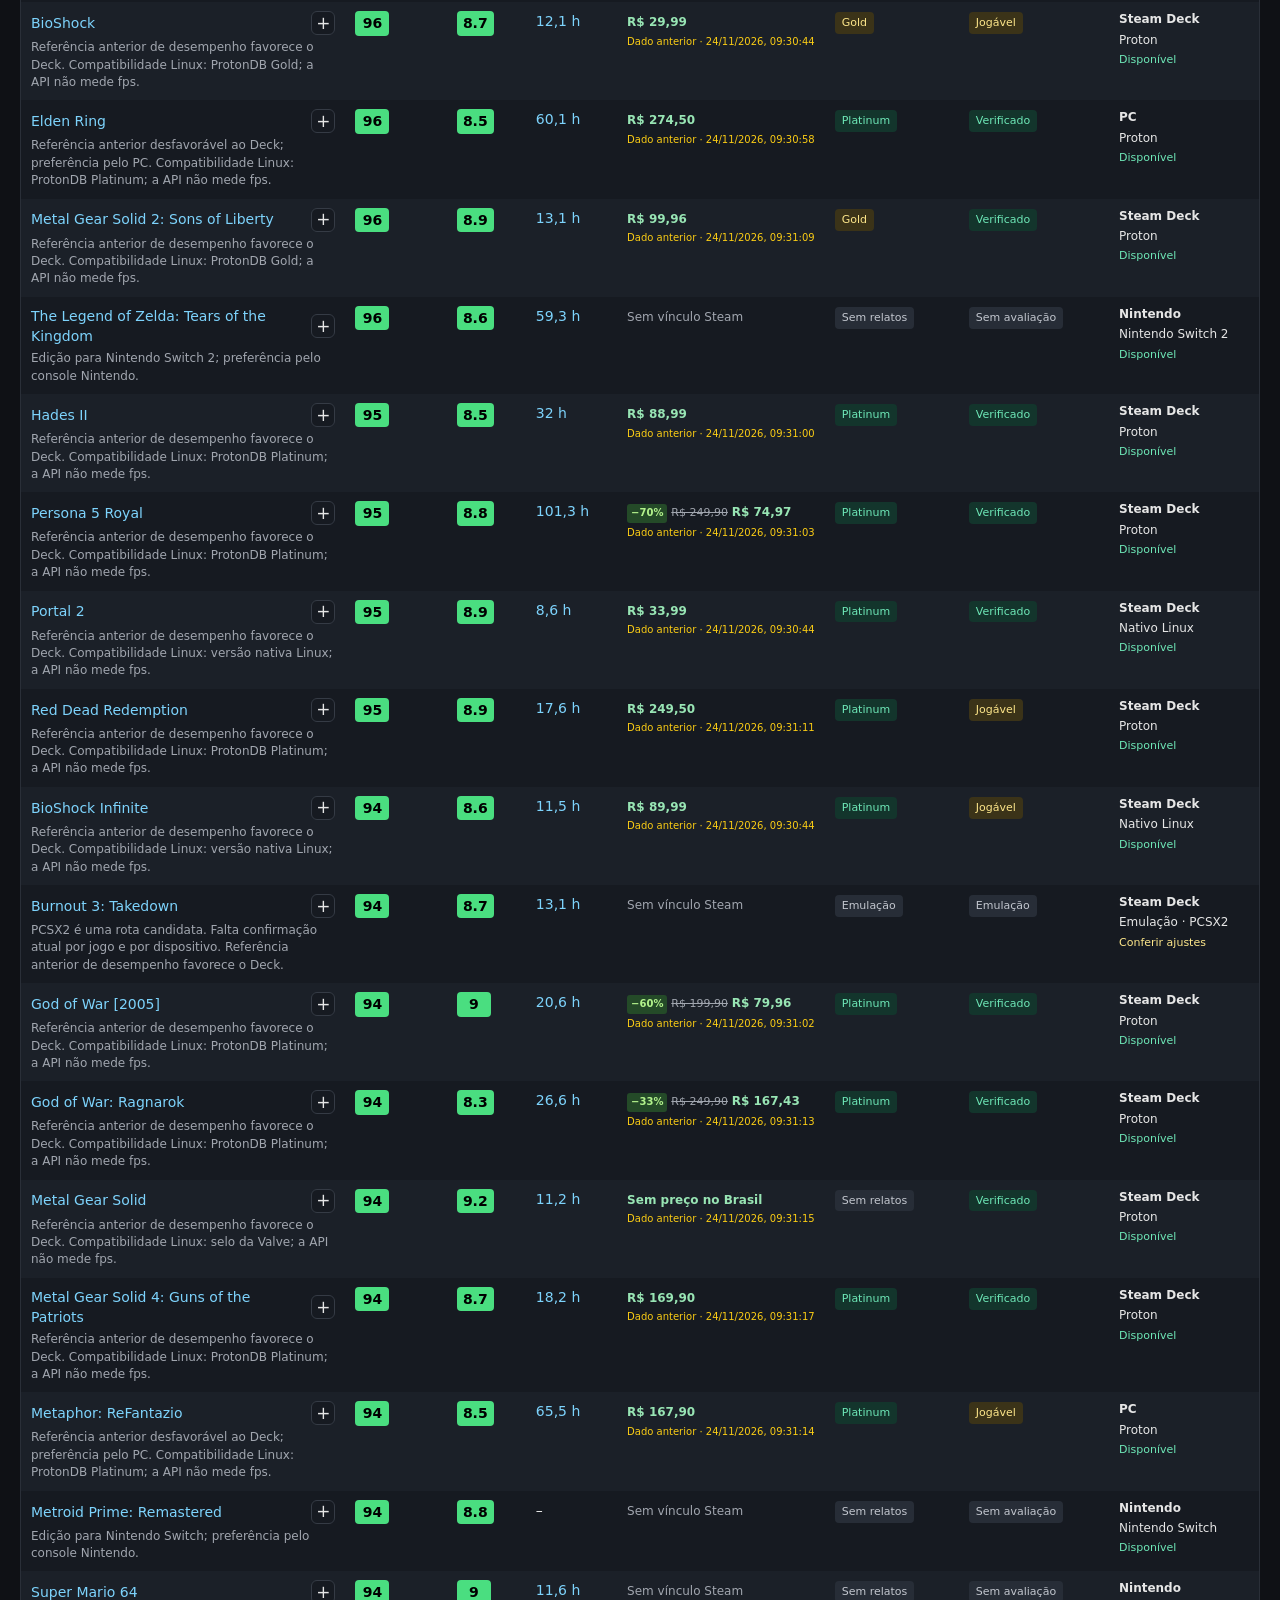
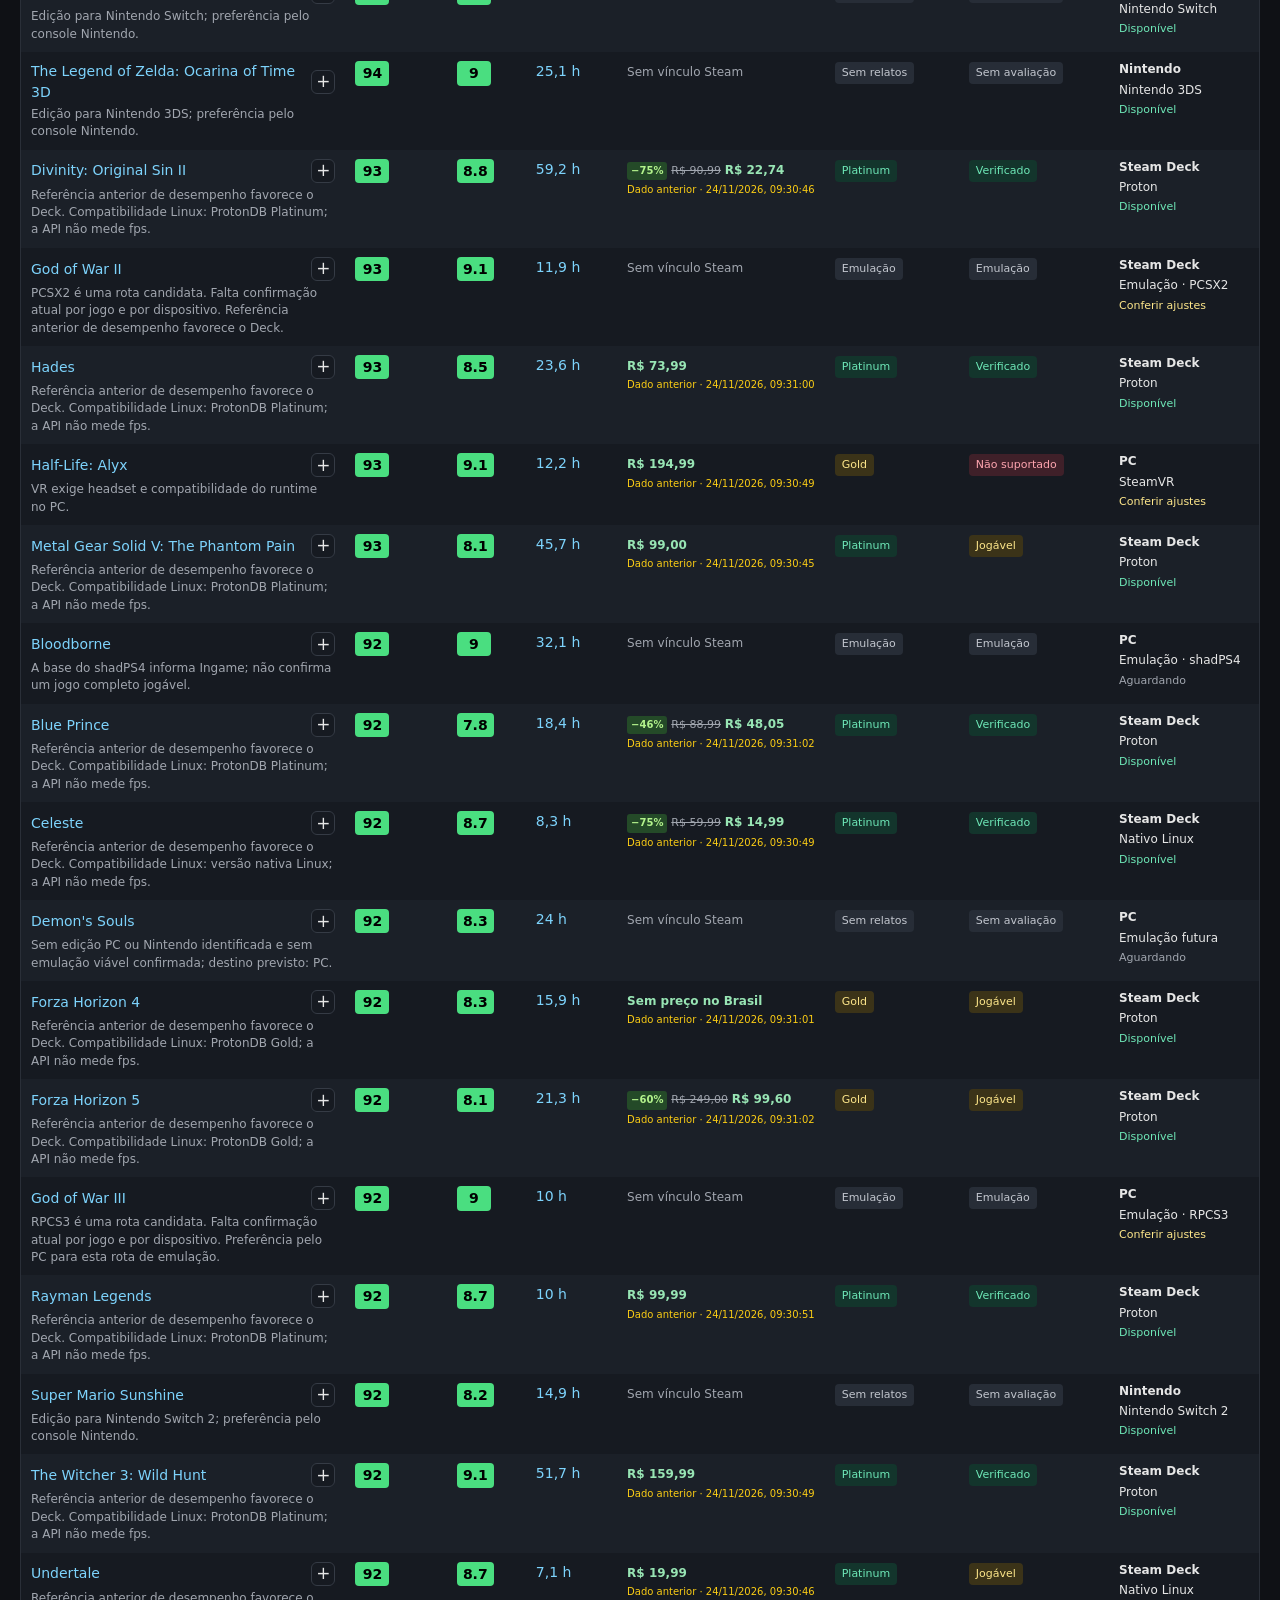
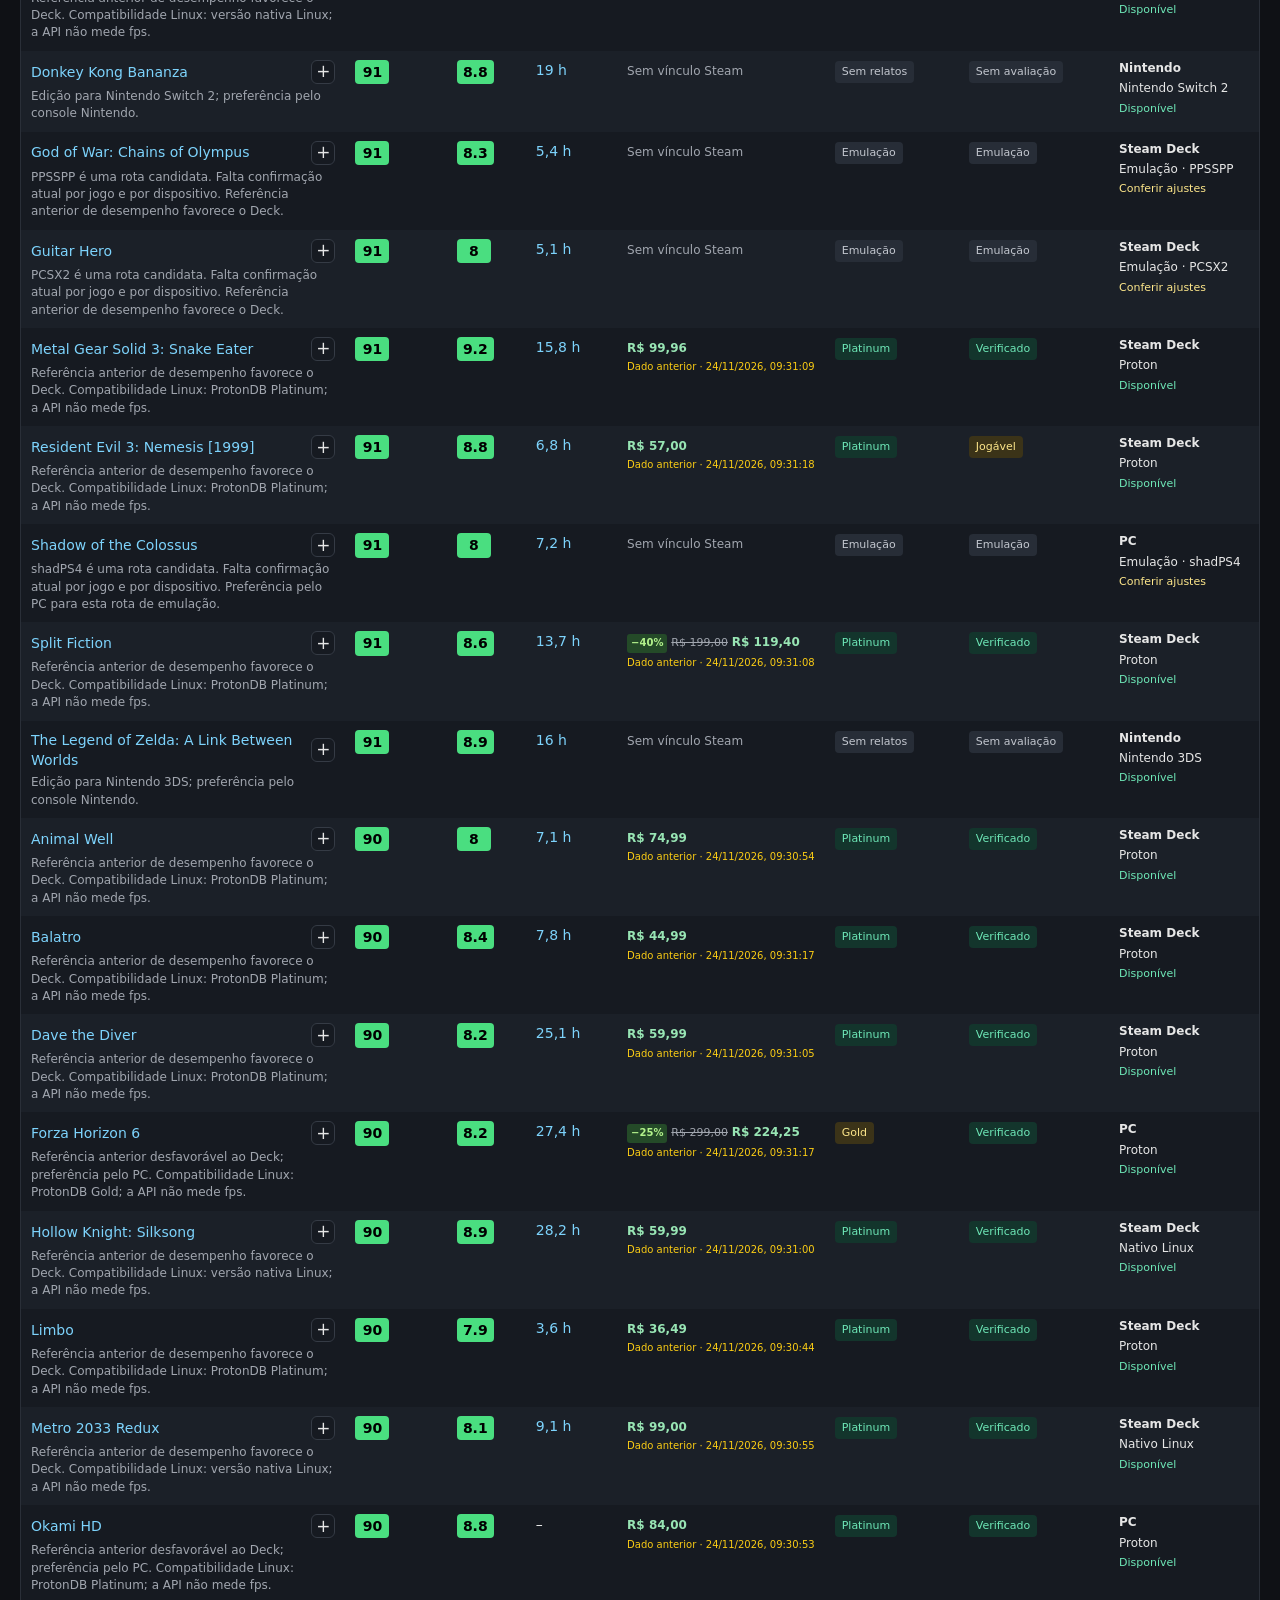
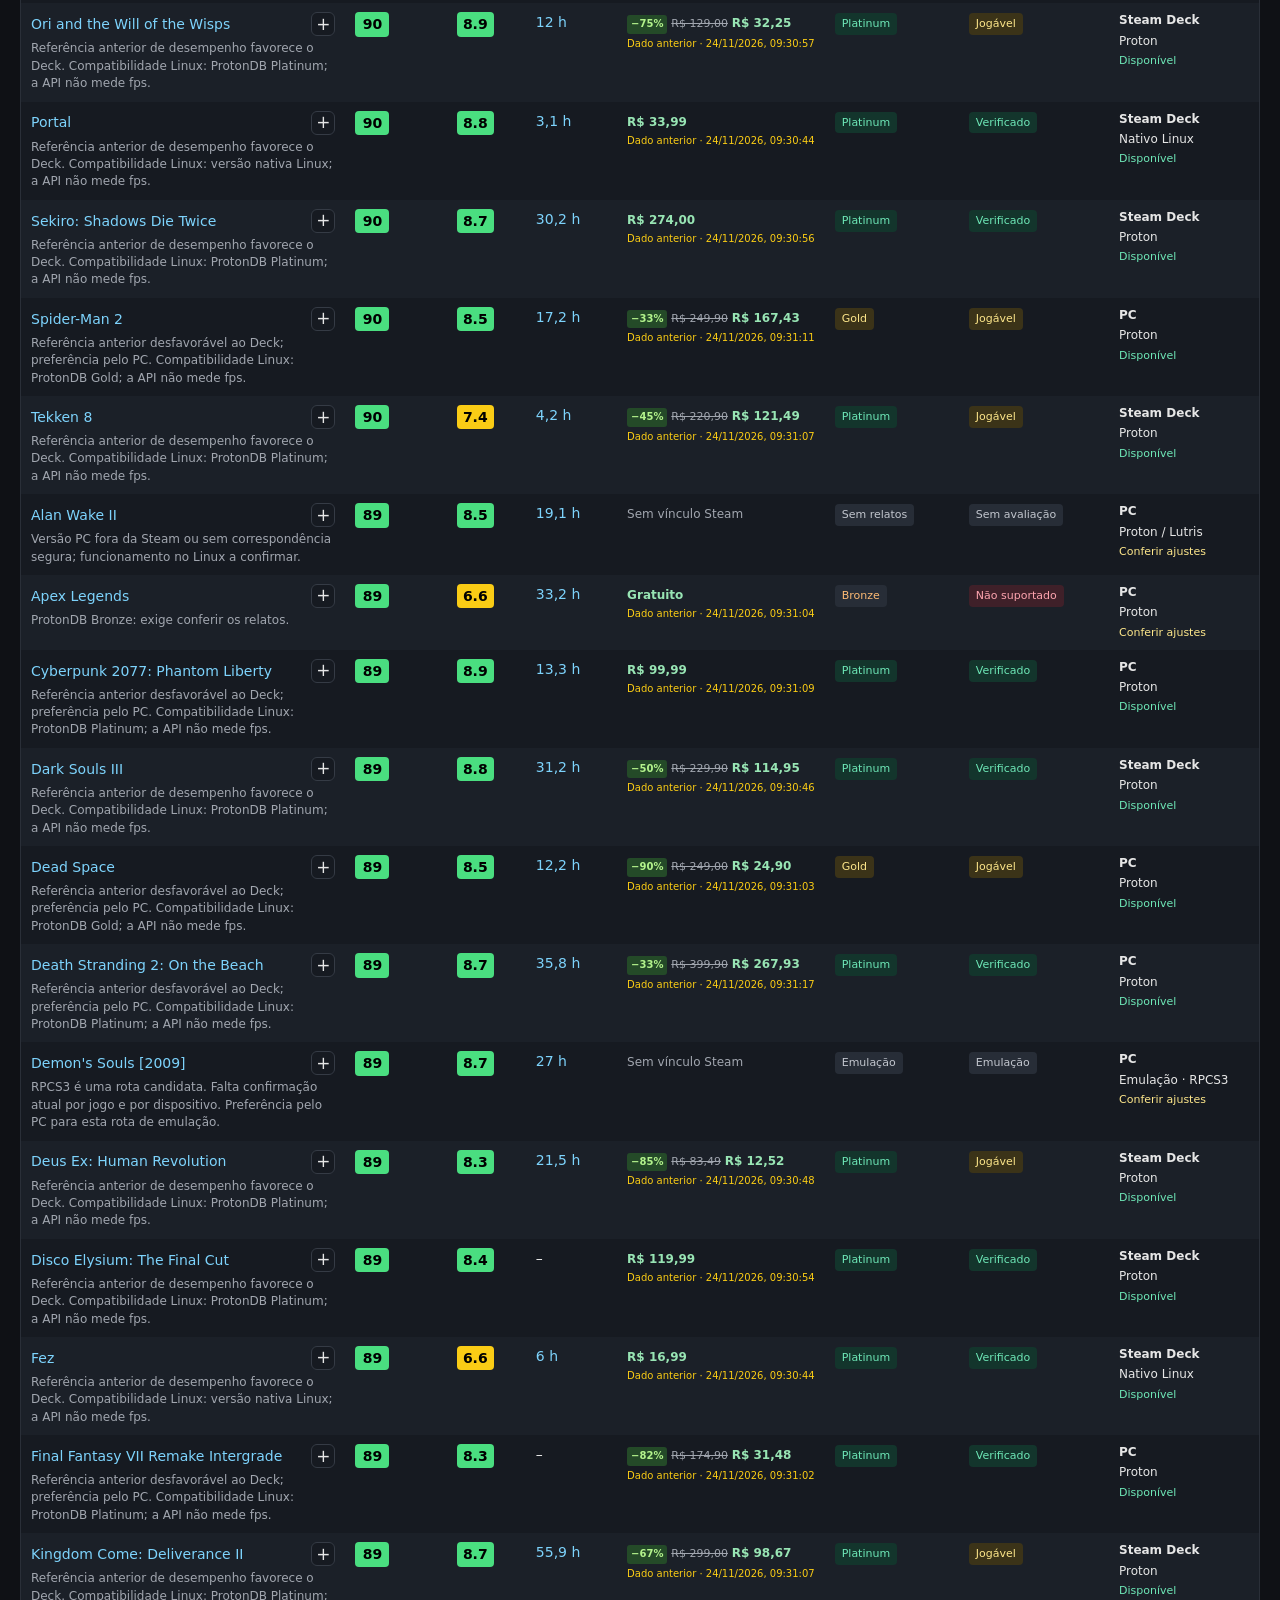
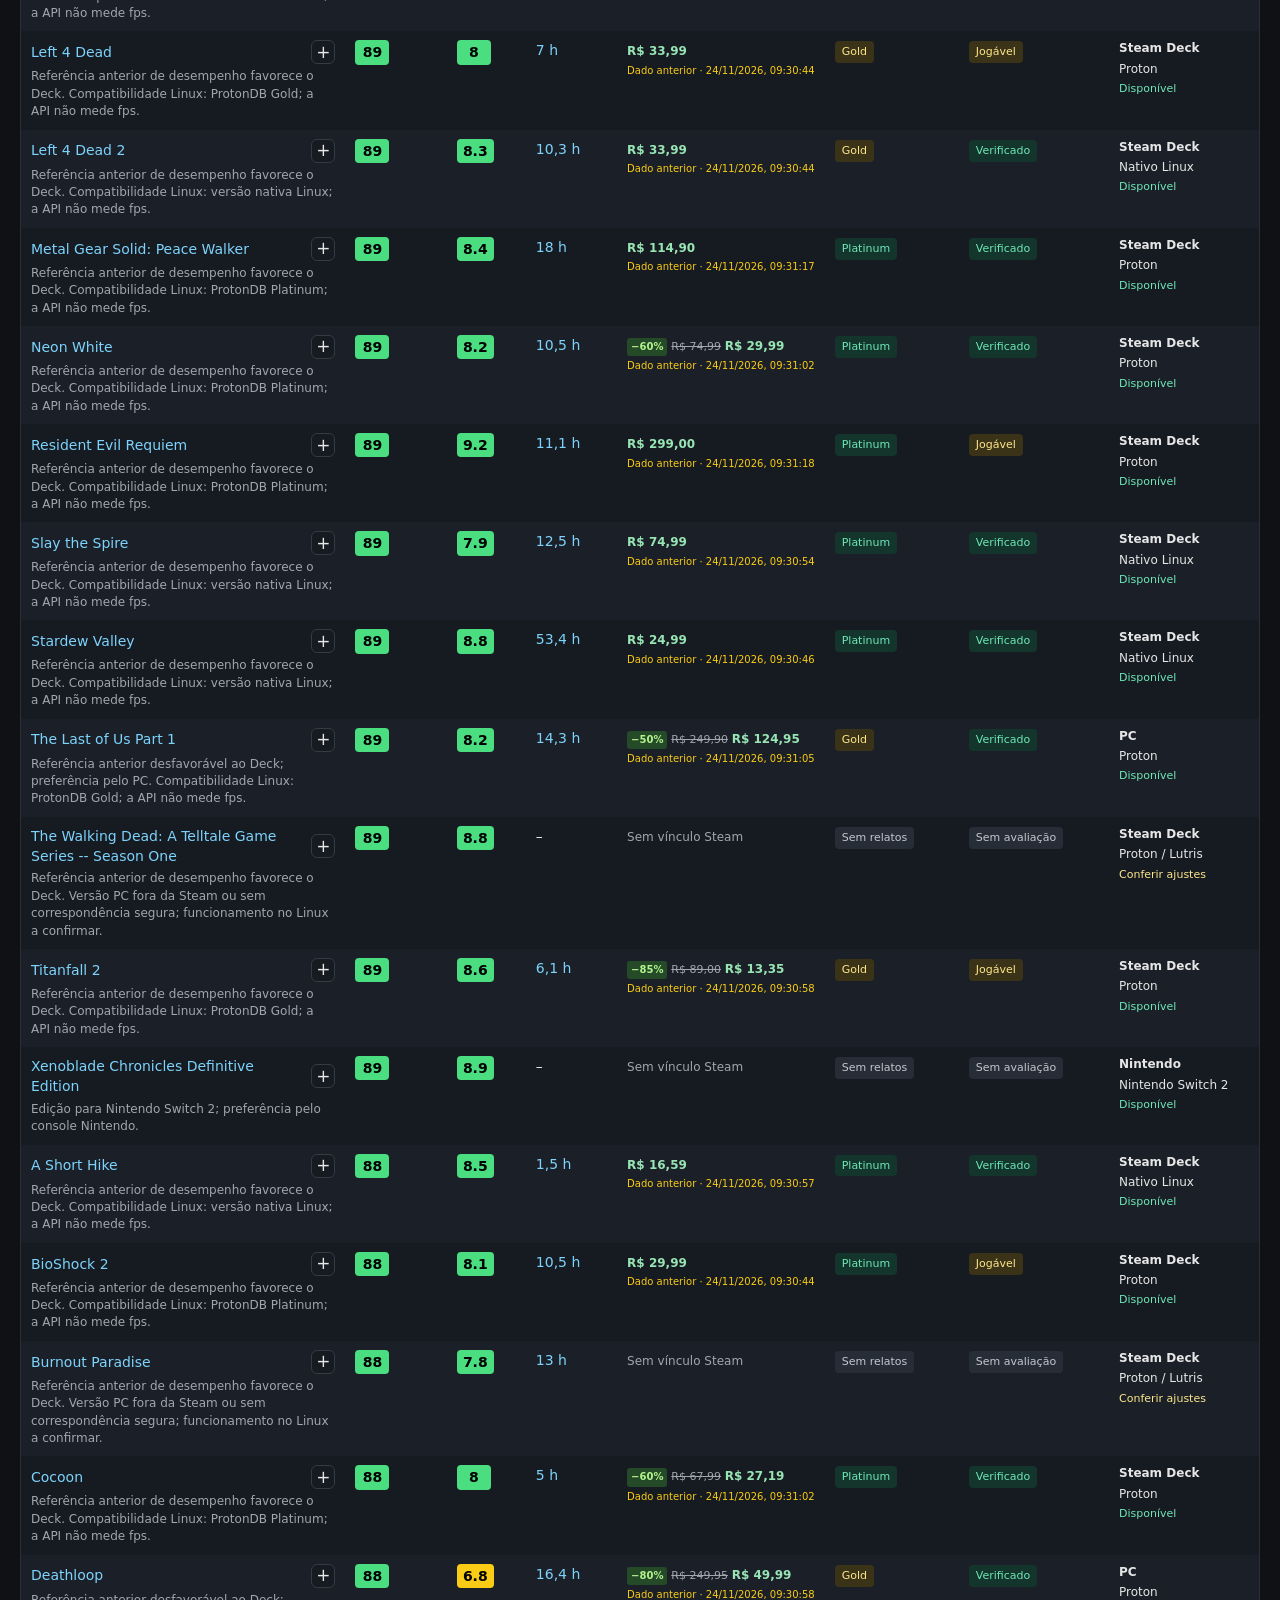
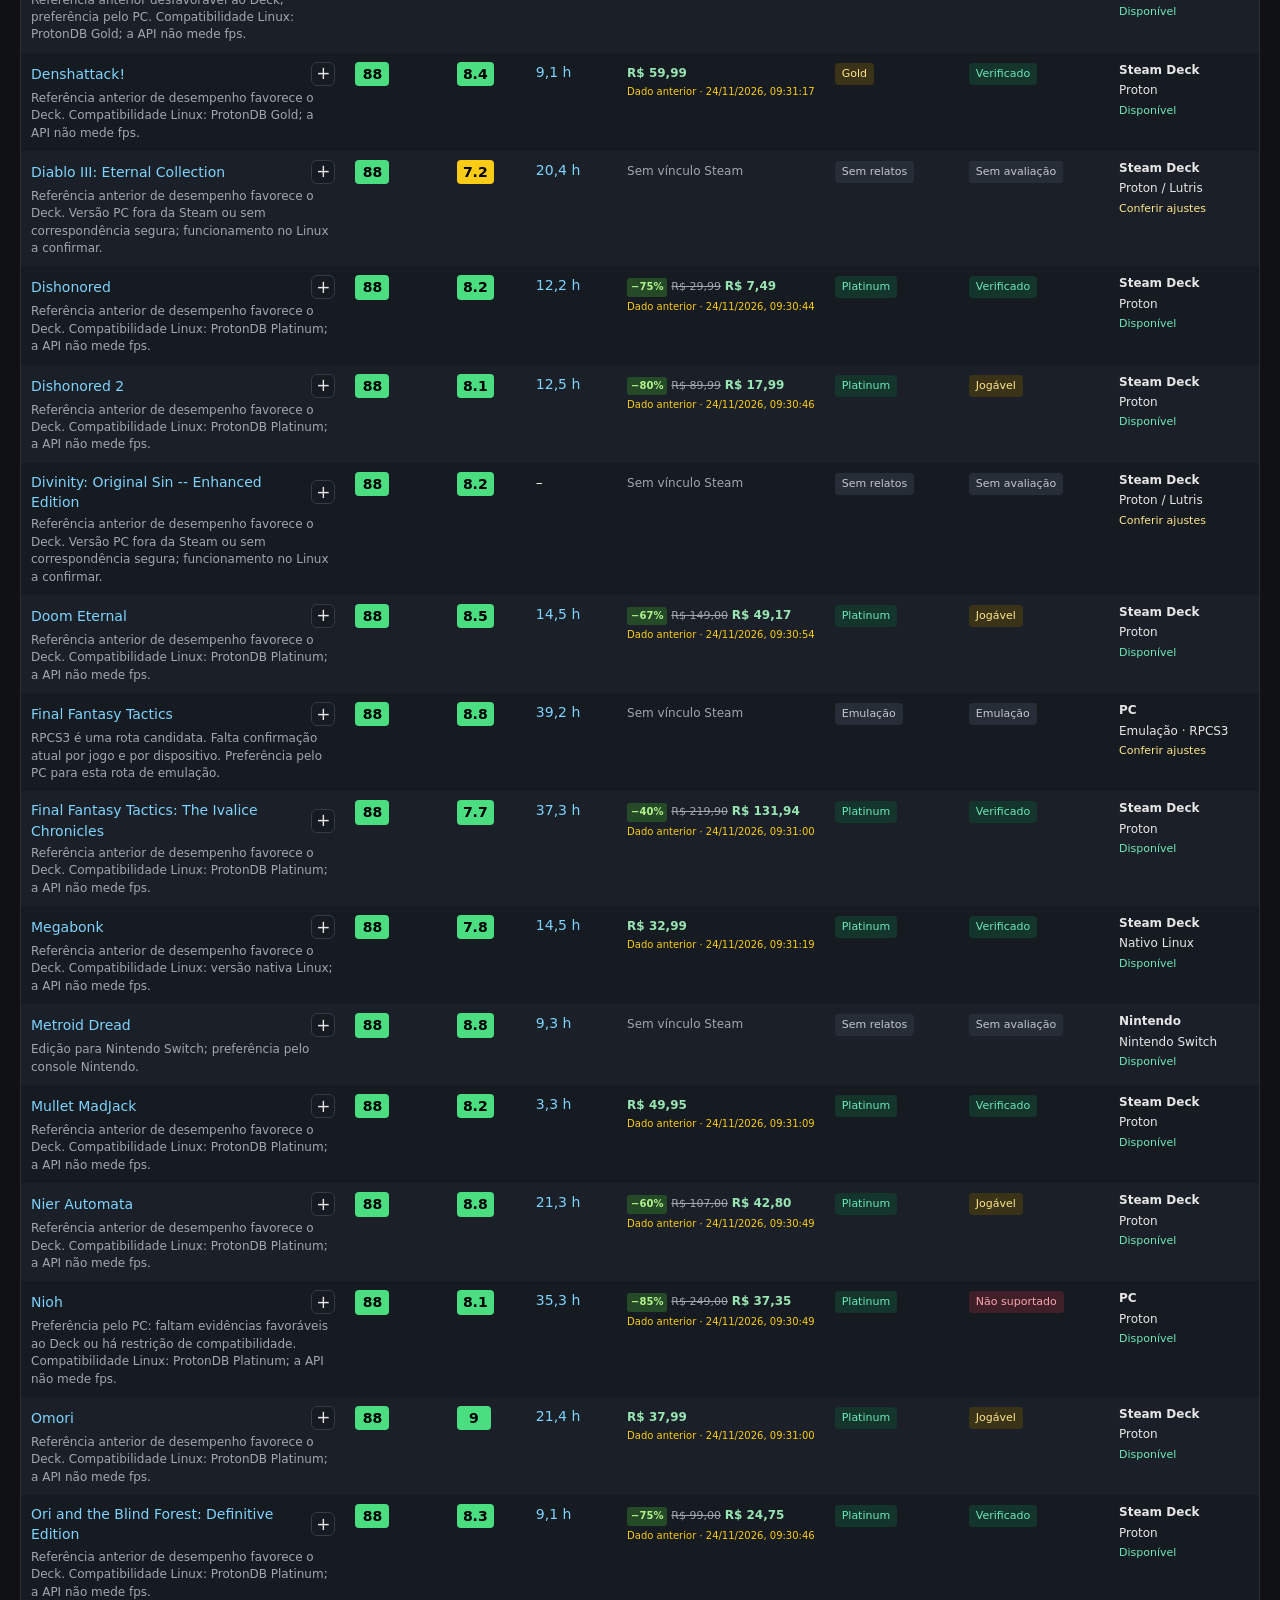
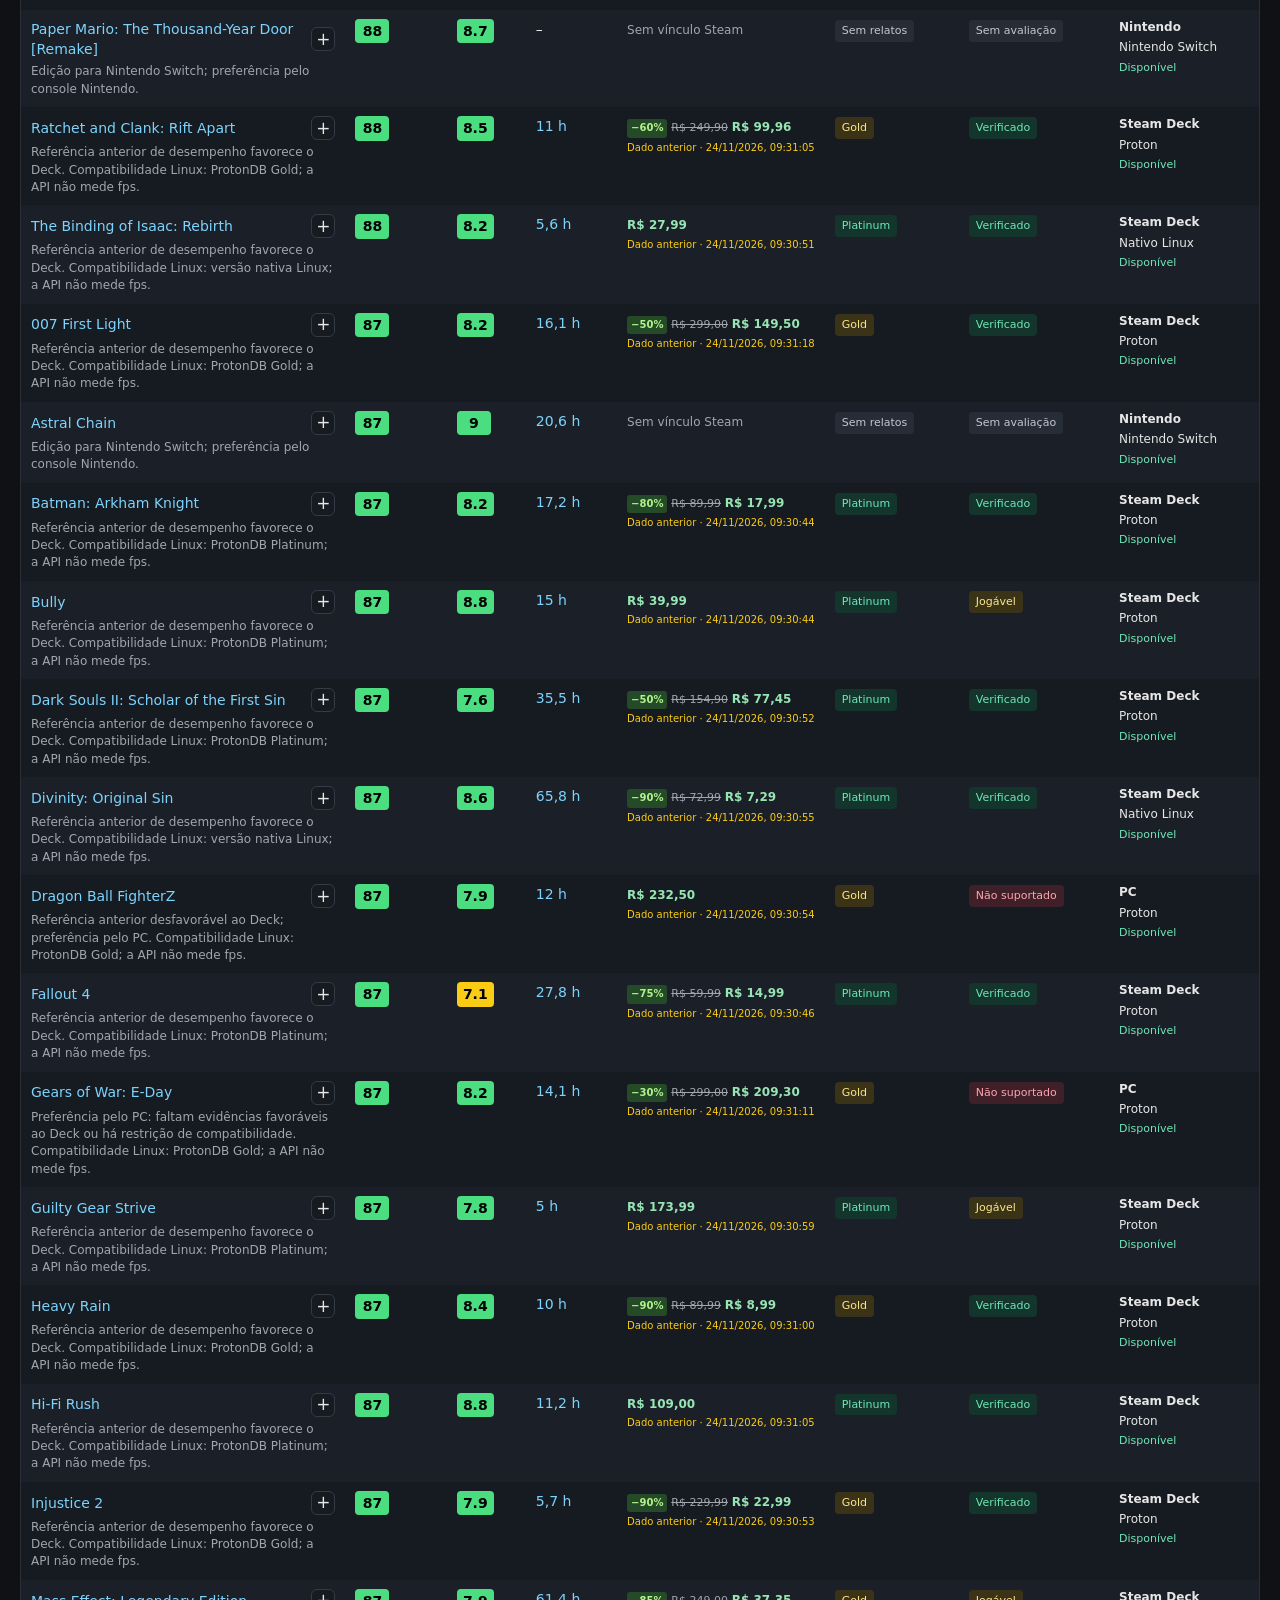
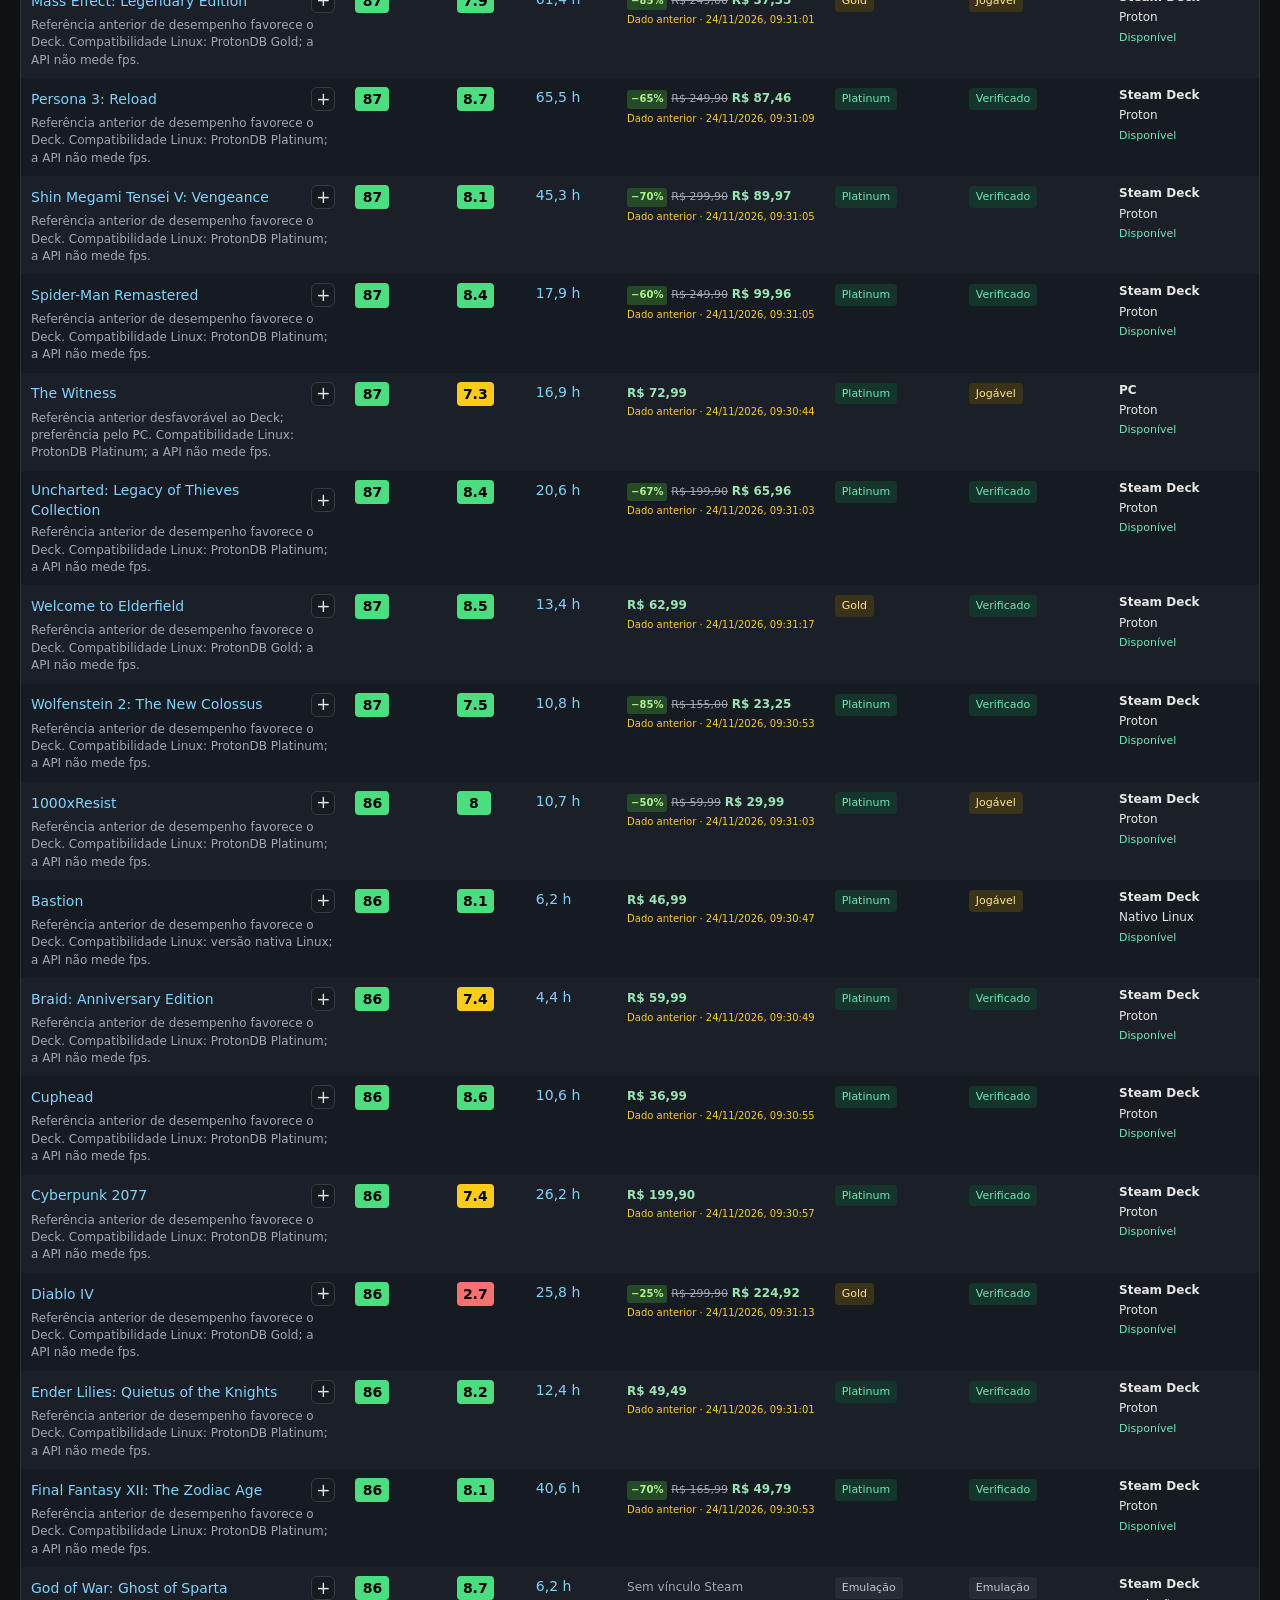
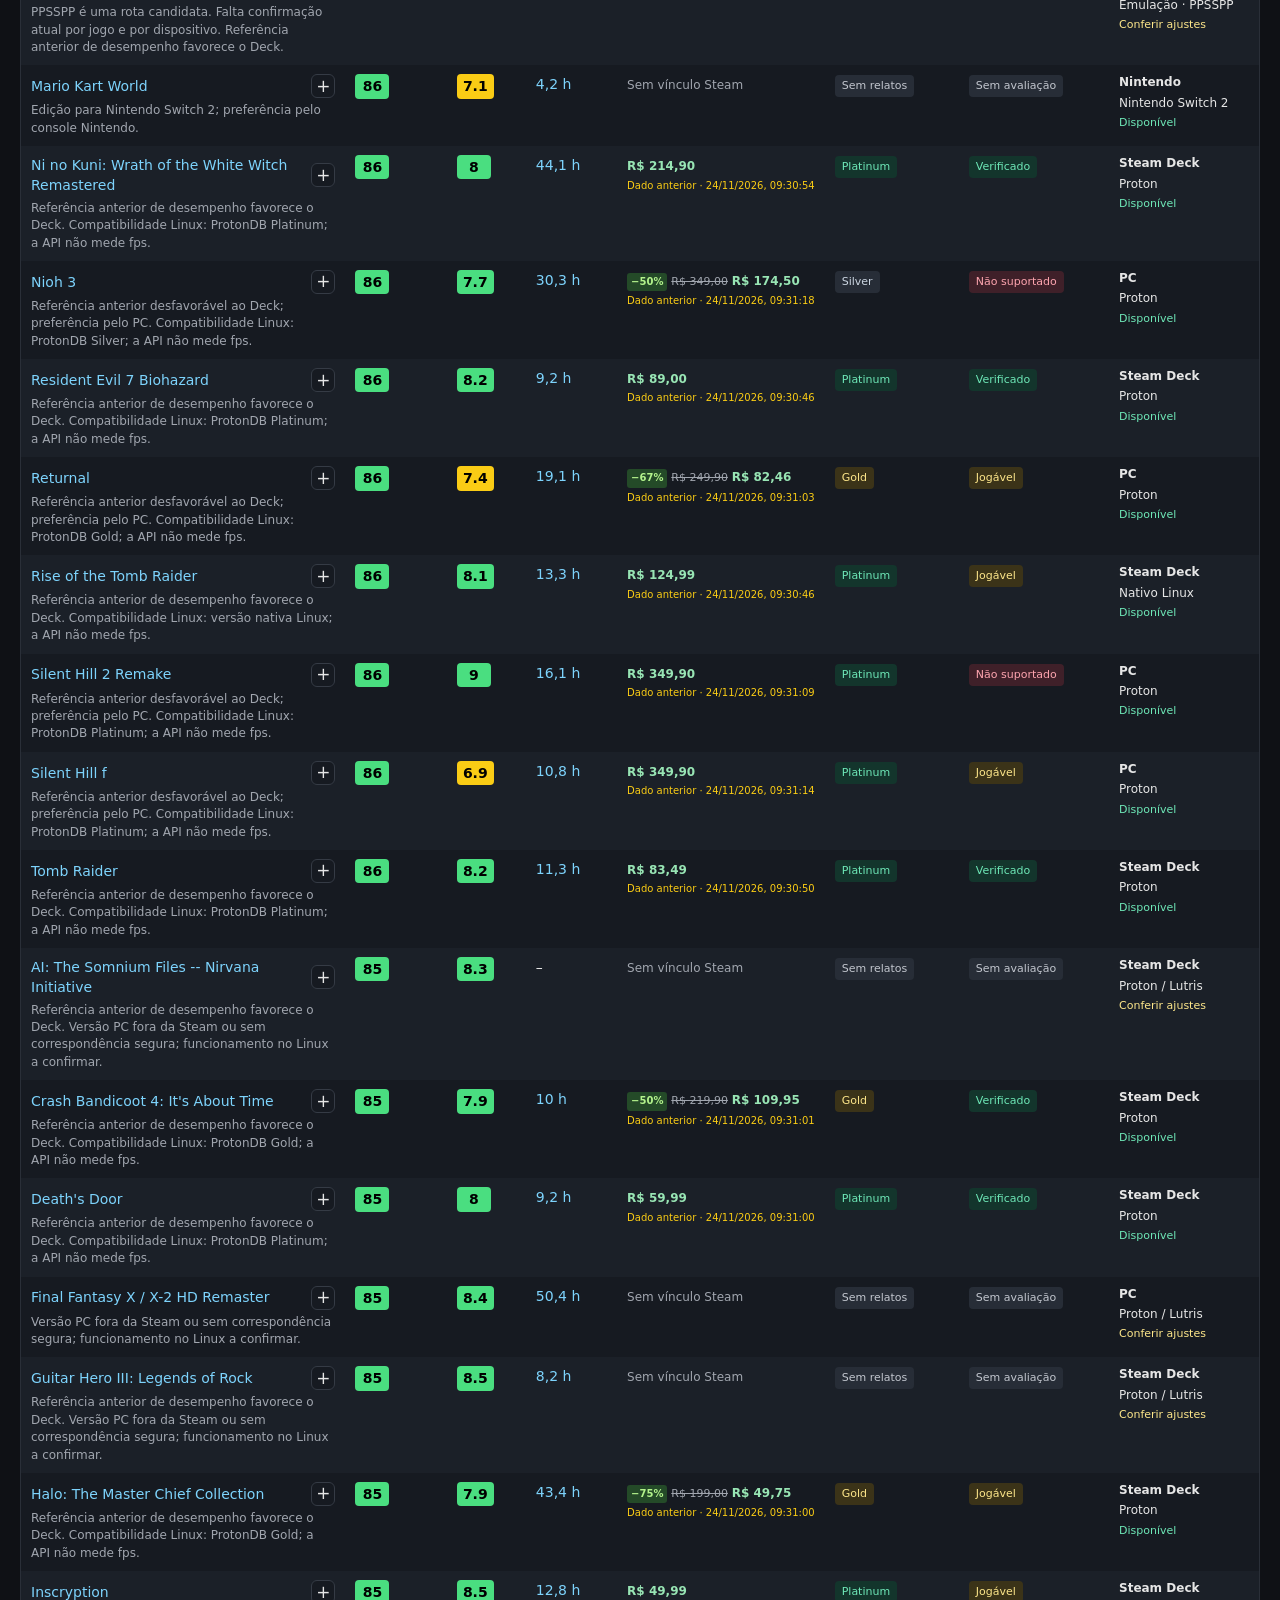
==== commit 609de46d: "Atualiza dados automáticos (all)" ====
--- a/index.html
+++ b/index.html
@@ -78,7 +78,7 @@
   </tr></thead><tbody id="tb"></tbody>
 </table></div>
 <noscript>Ative o JavaScript para consultar e filtrar sua lista.</noscript>
-<script src="data.js?v=ad4bb3c6b478"></script>
+<script src="data.js?v=bbb8050d4bd3"></script>
 <script src="prices.js?v=2"></script>
 <script src="rotation.js?v=3"></script>
 <script src="app.js?v=6"></script>
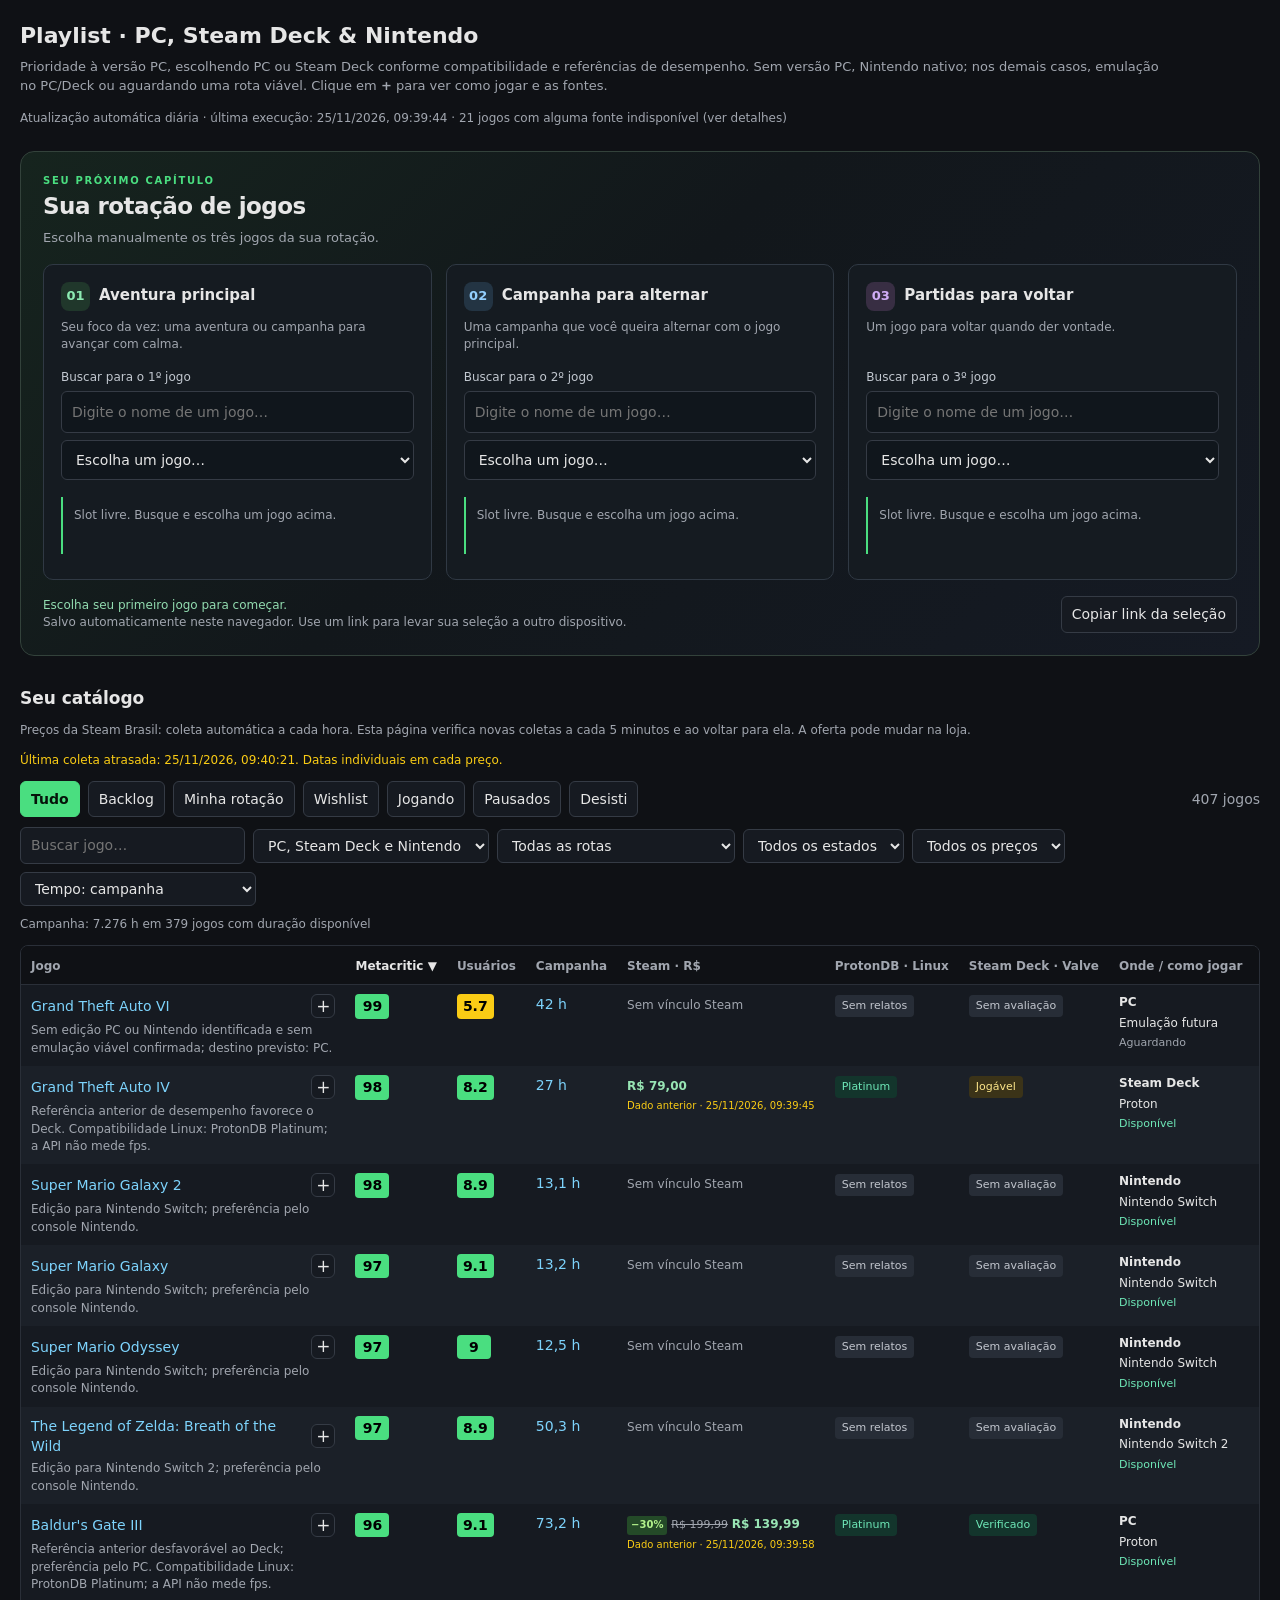
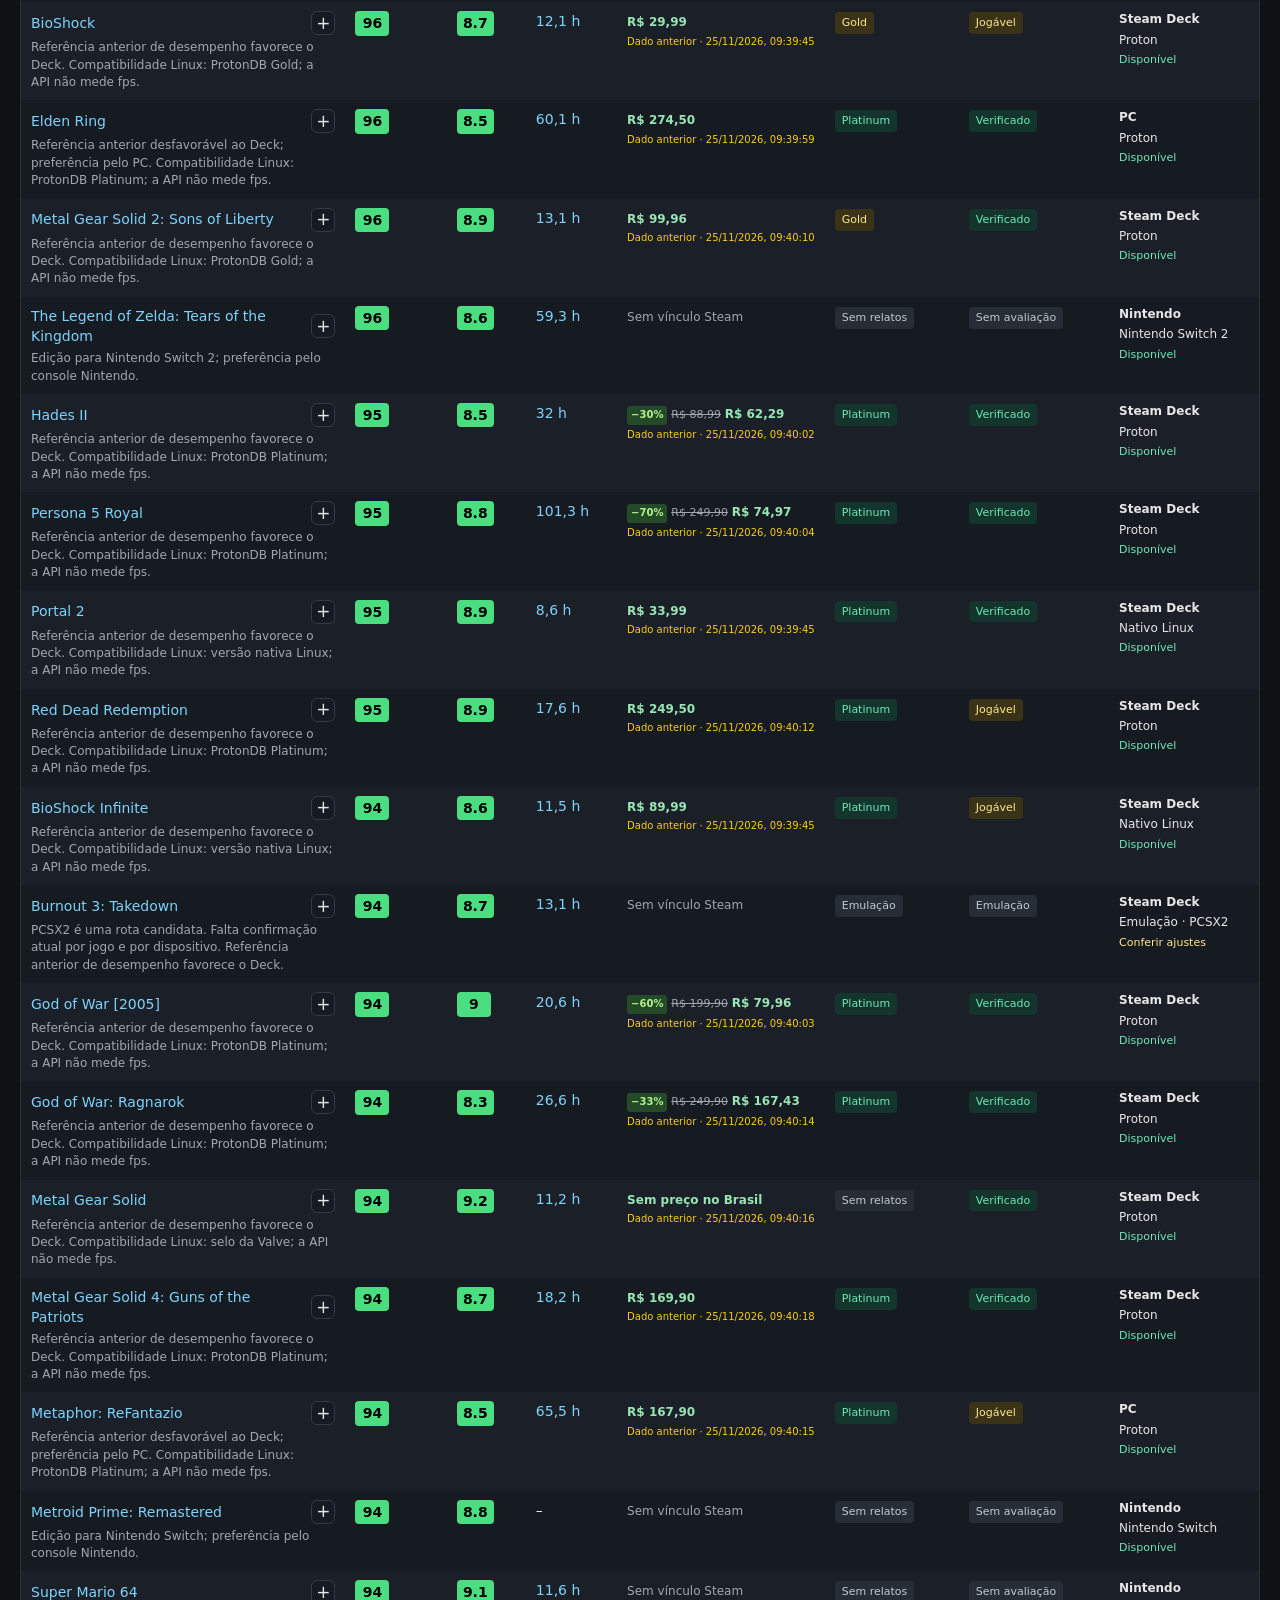
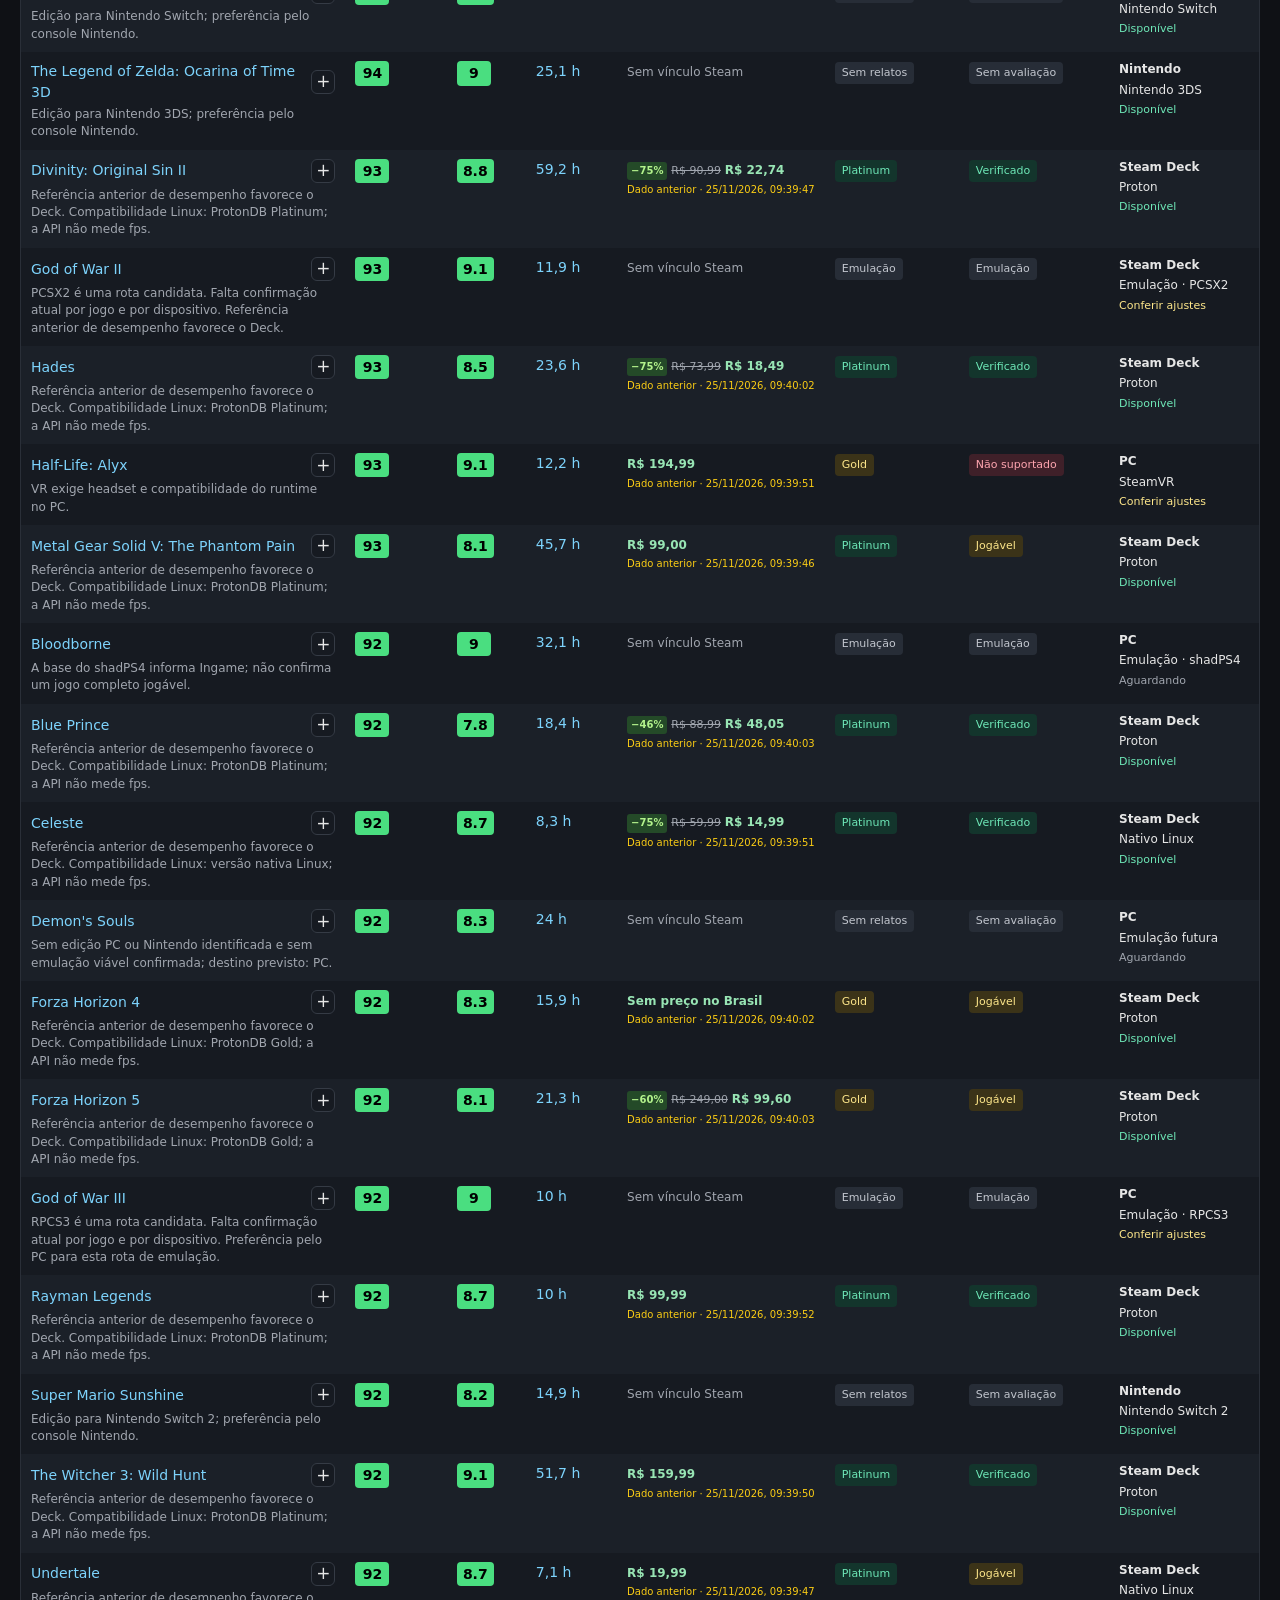
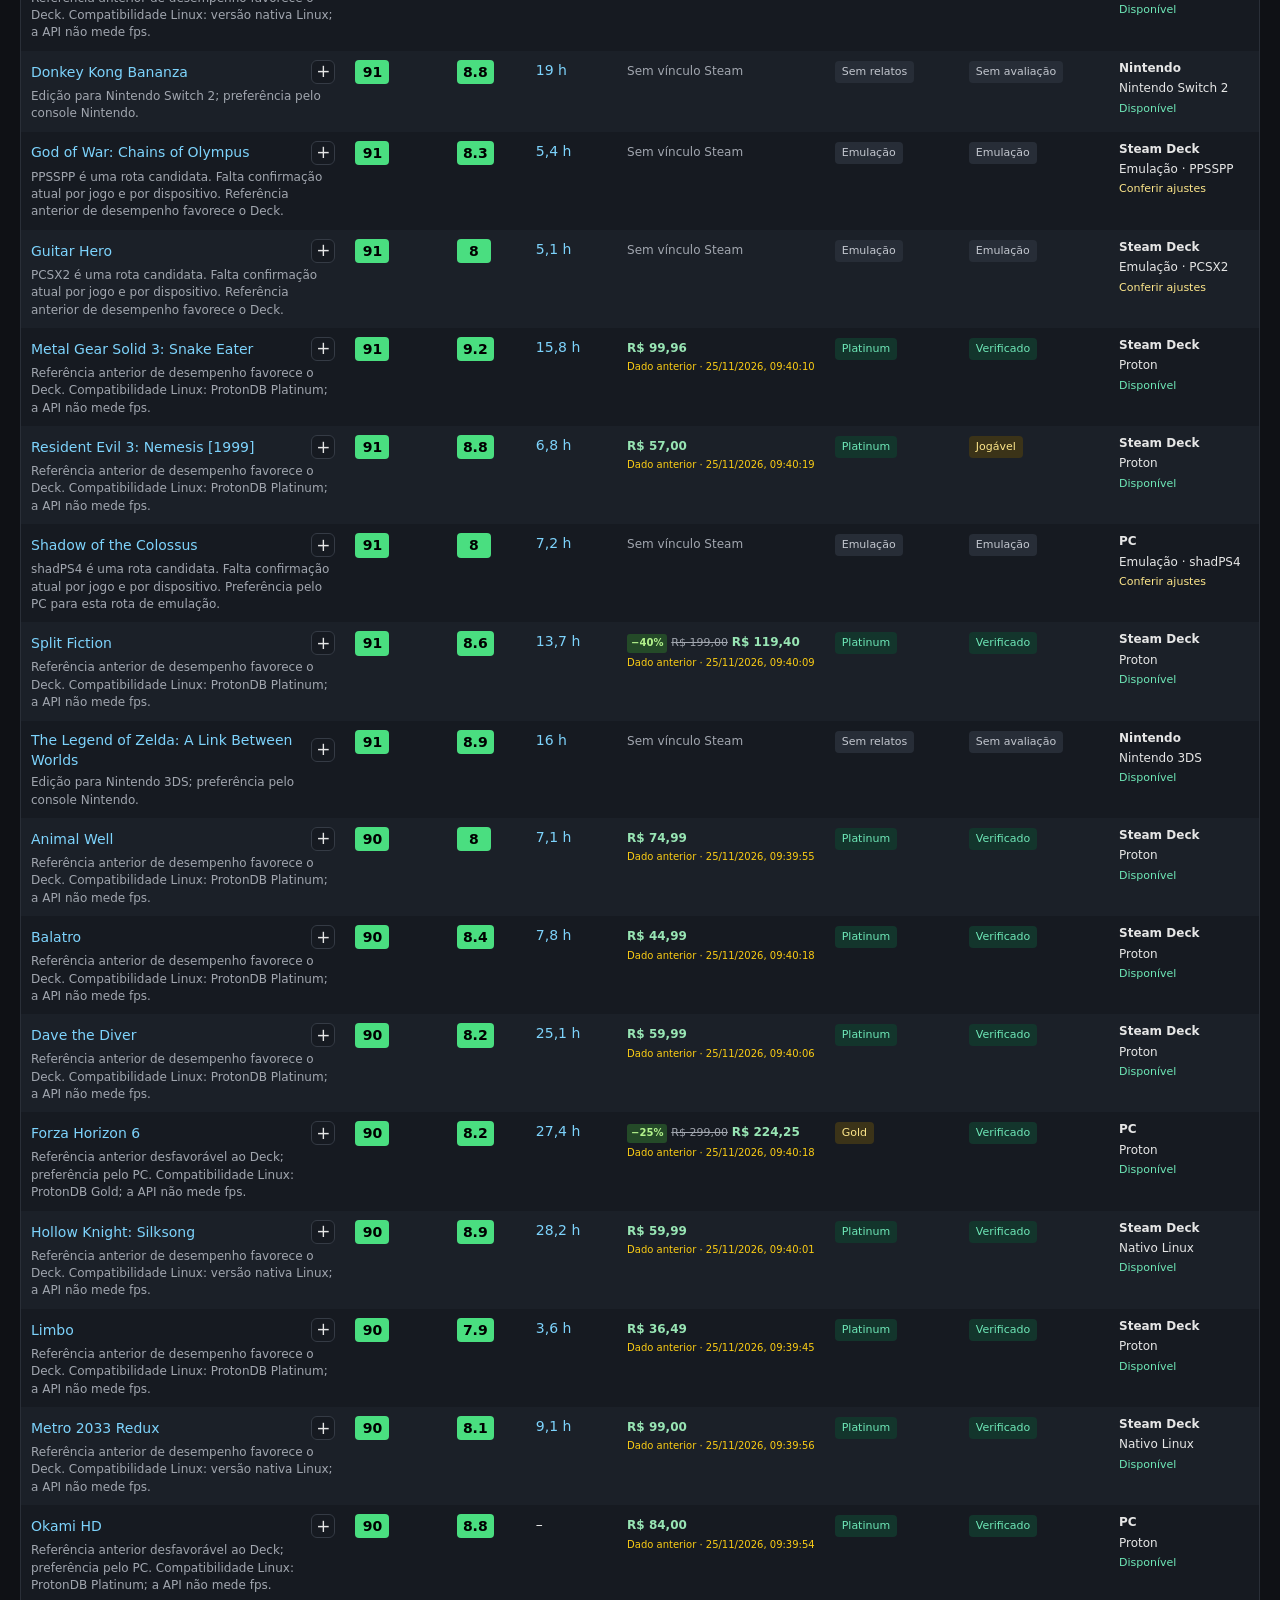
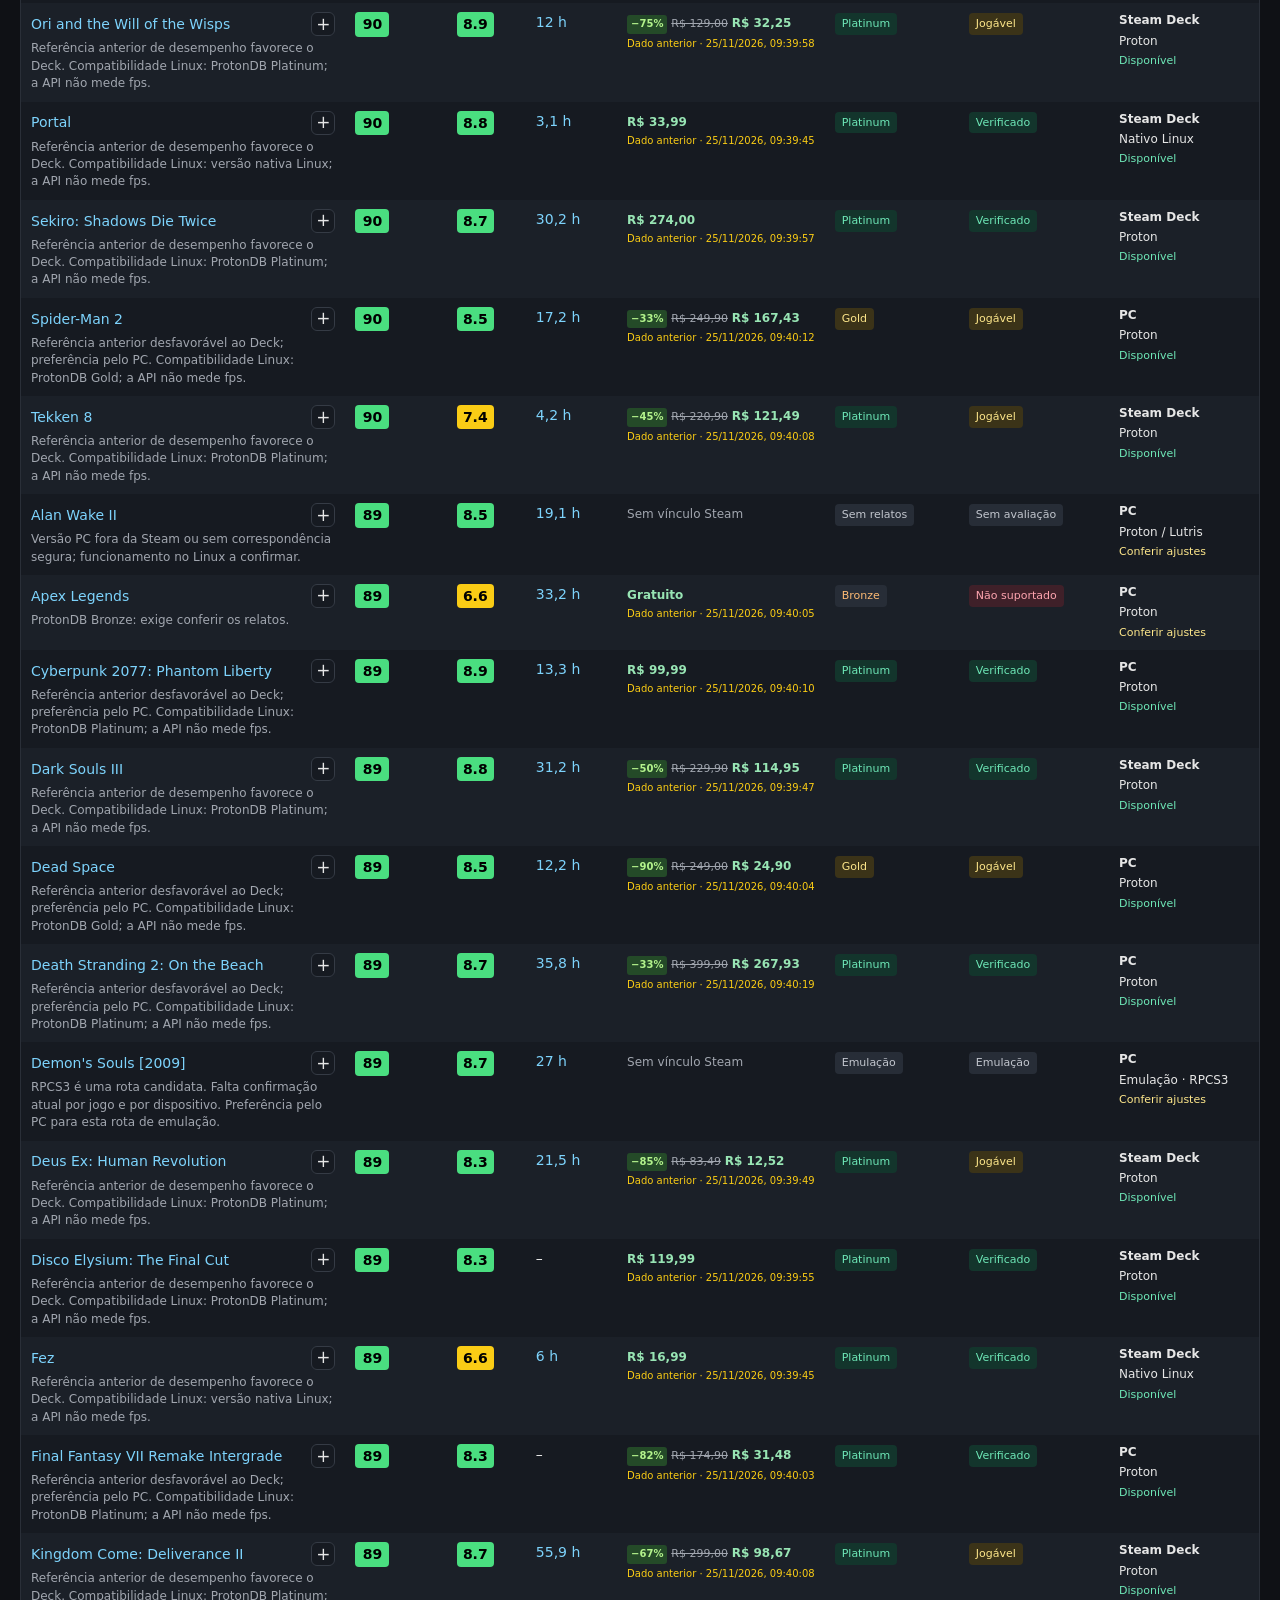
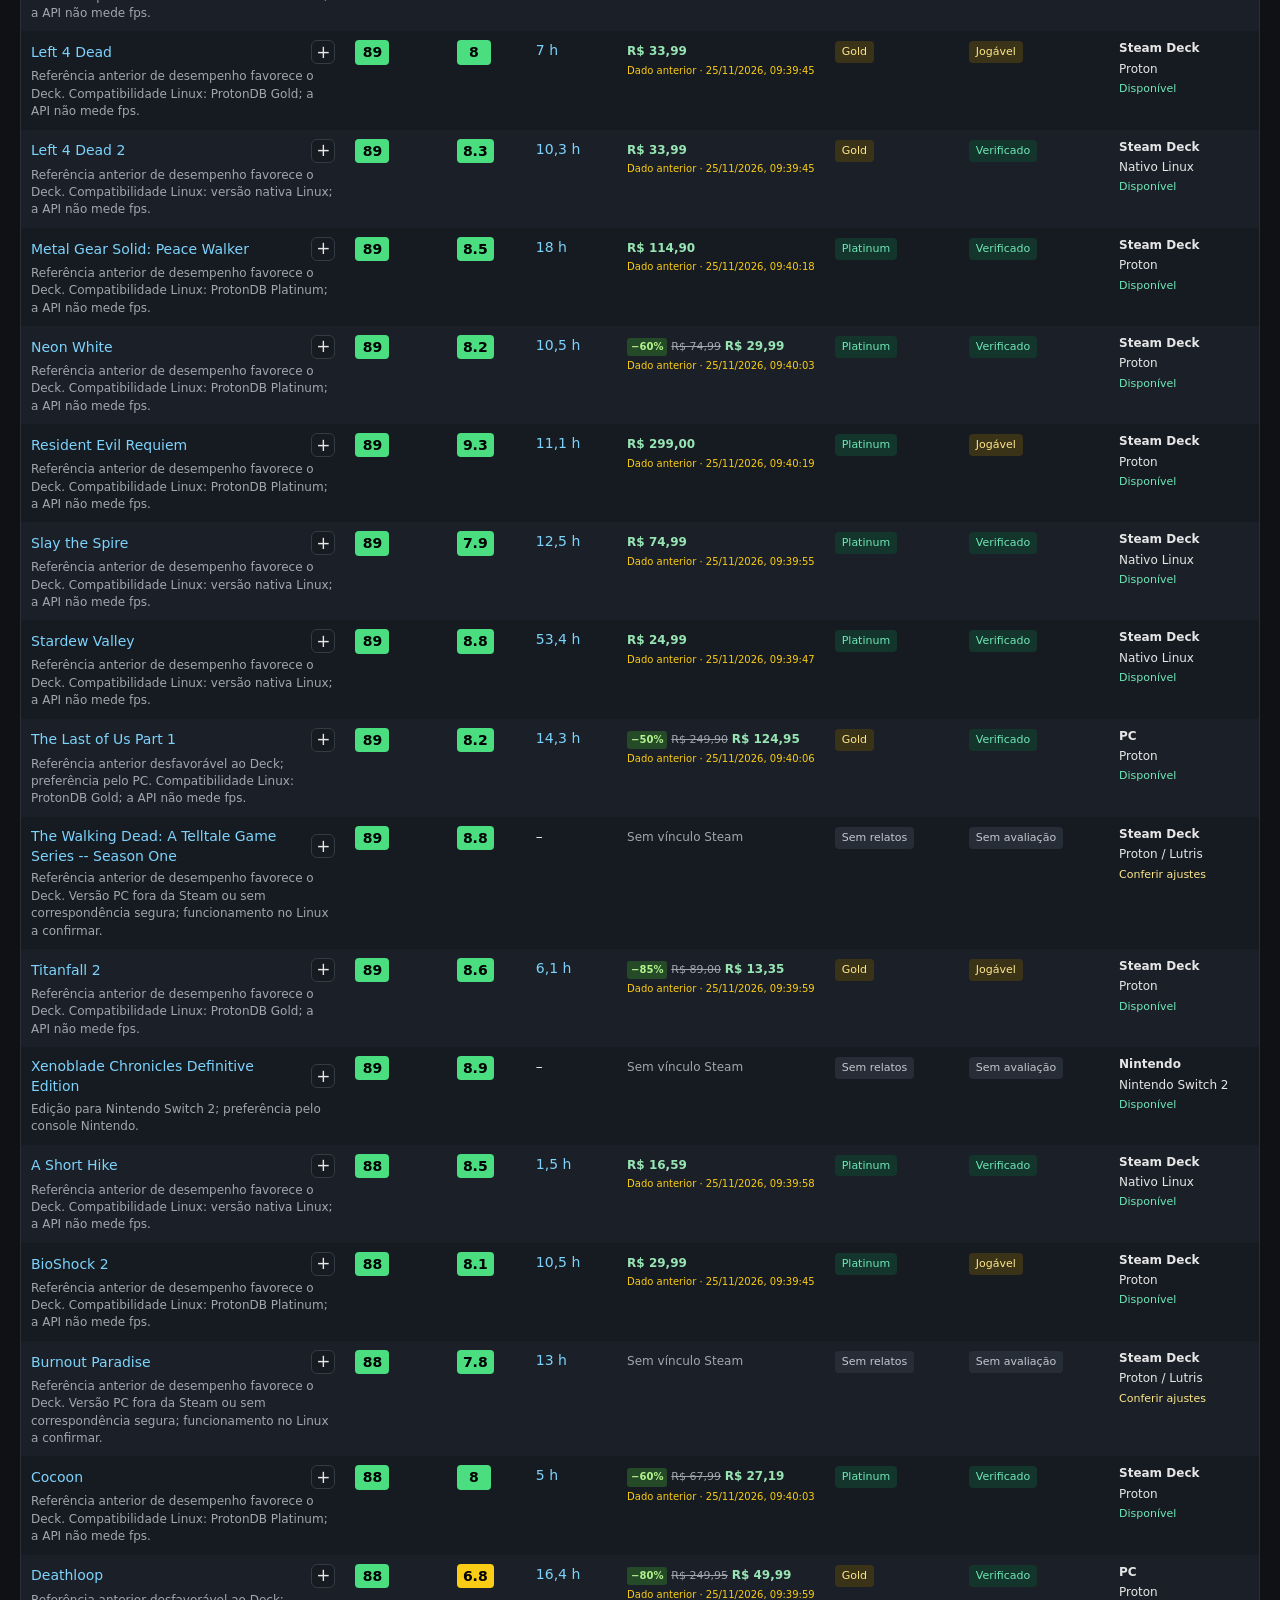
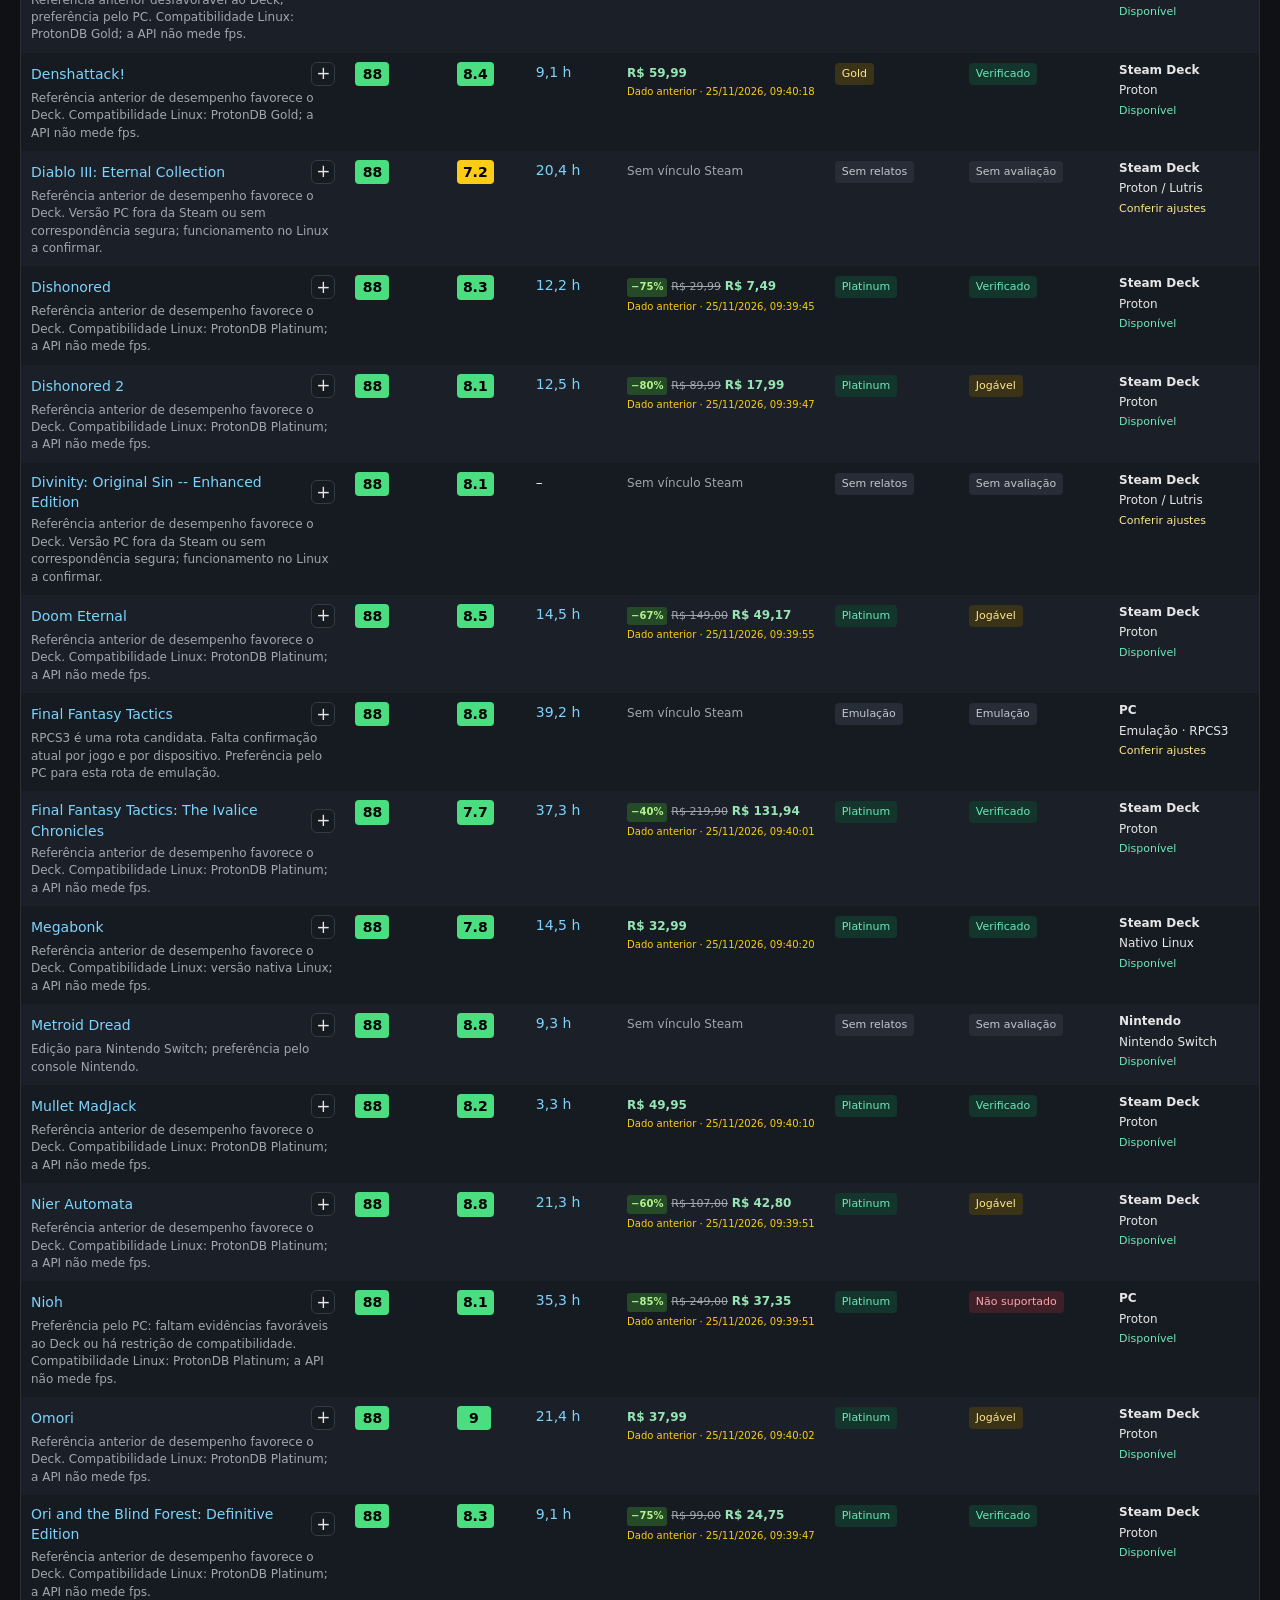
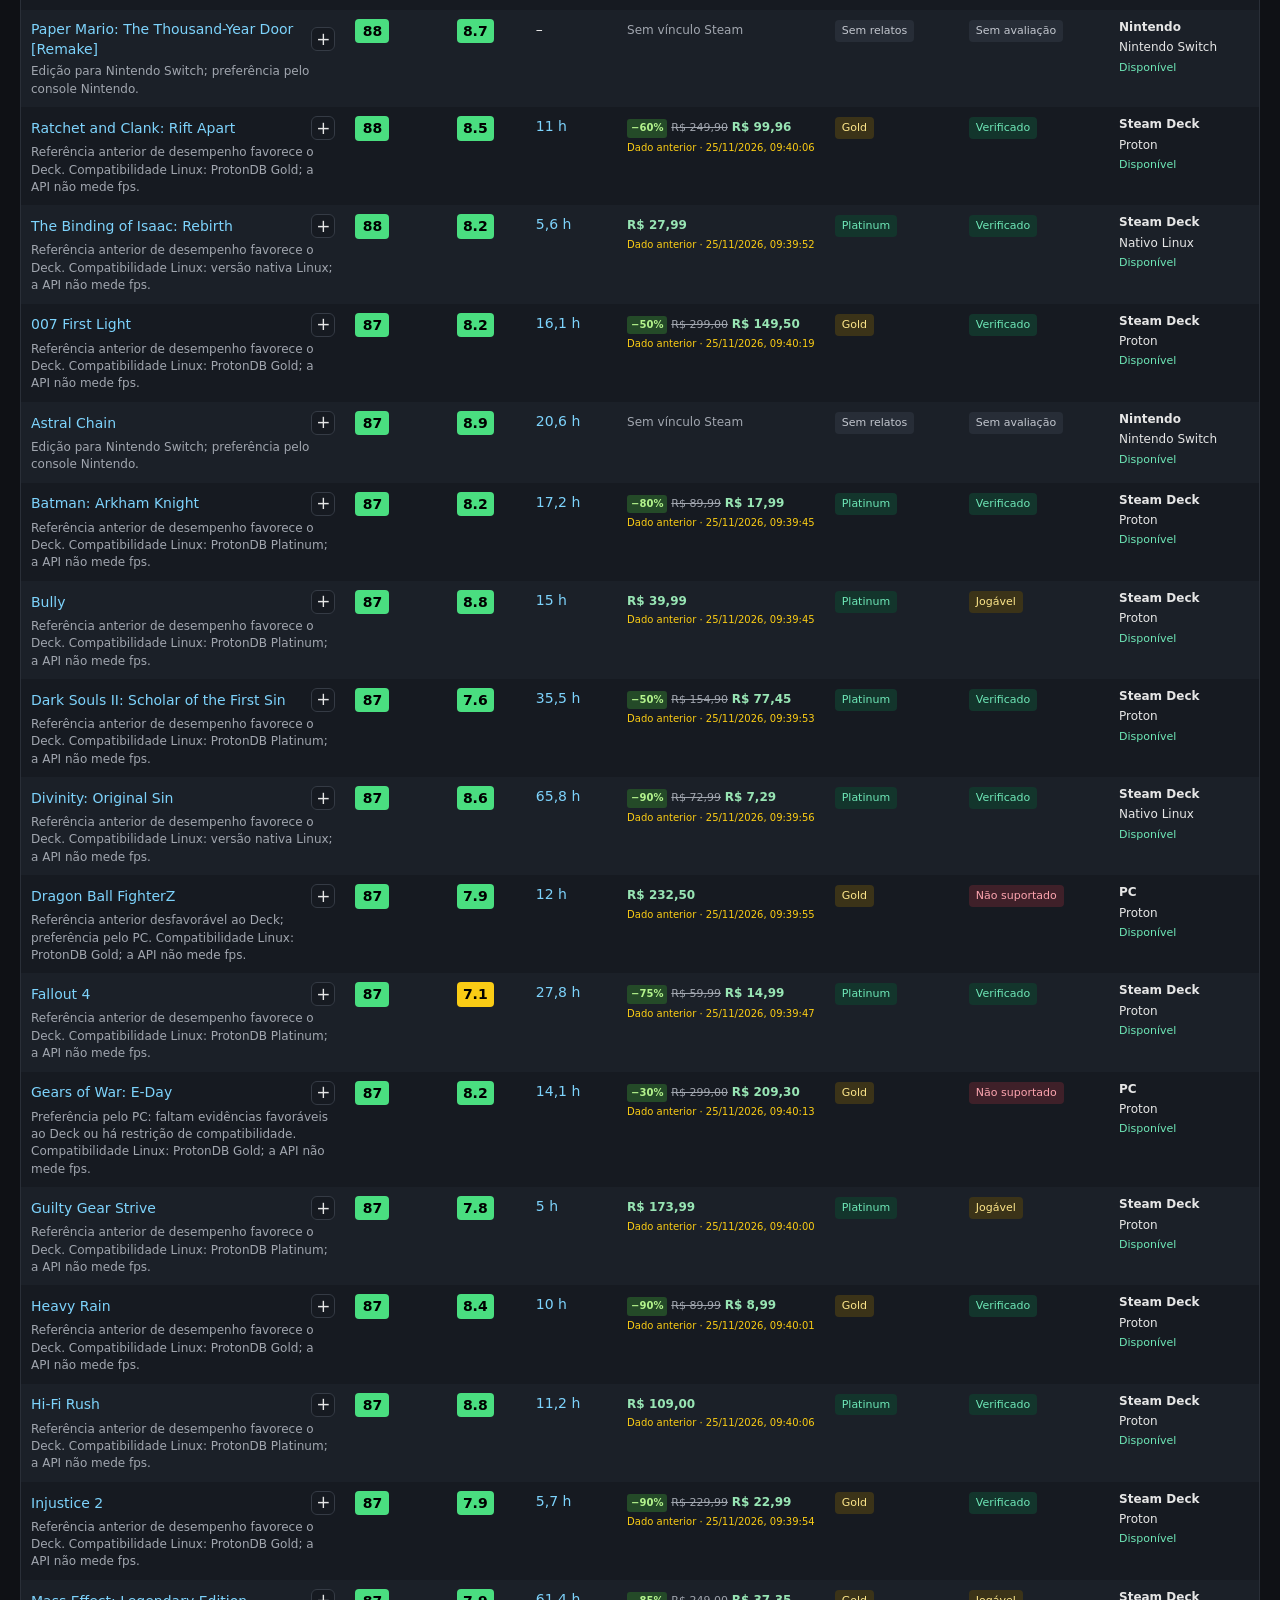
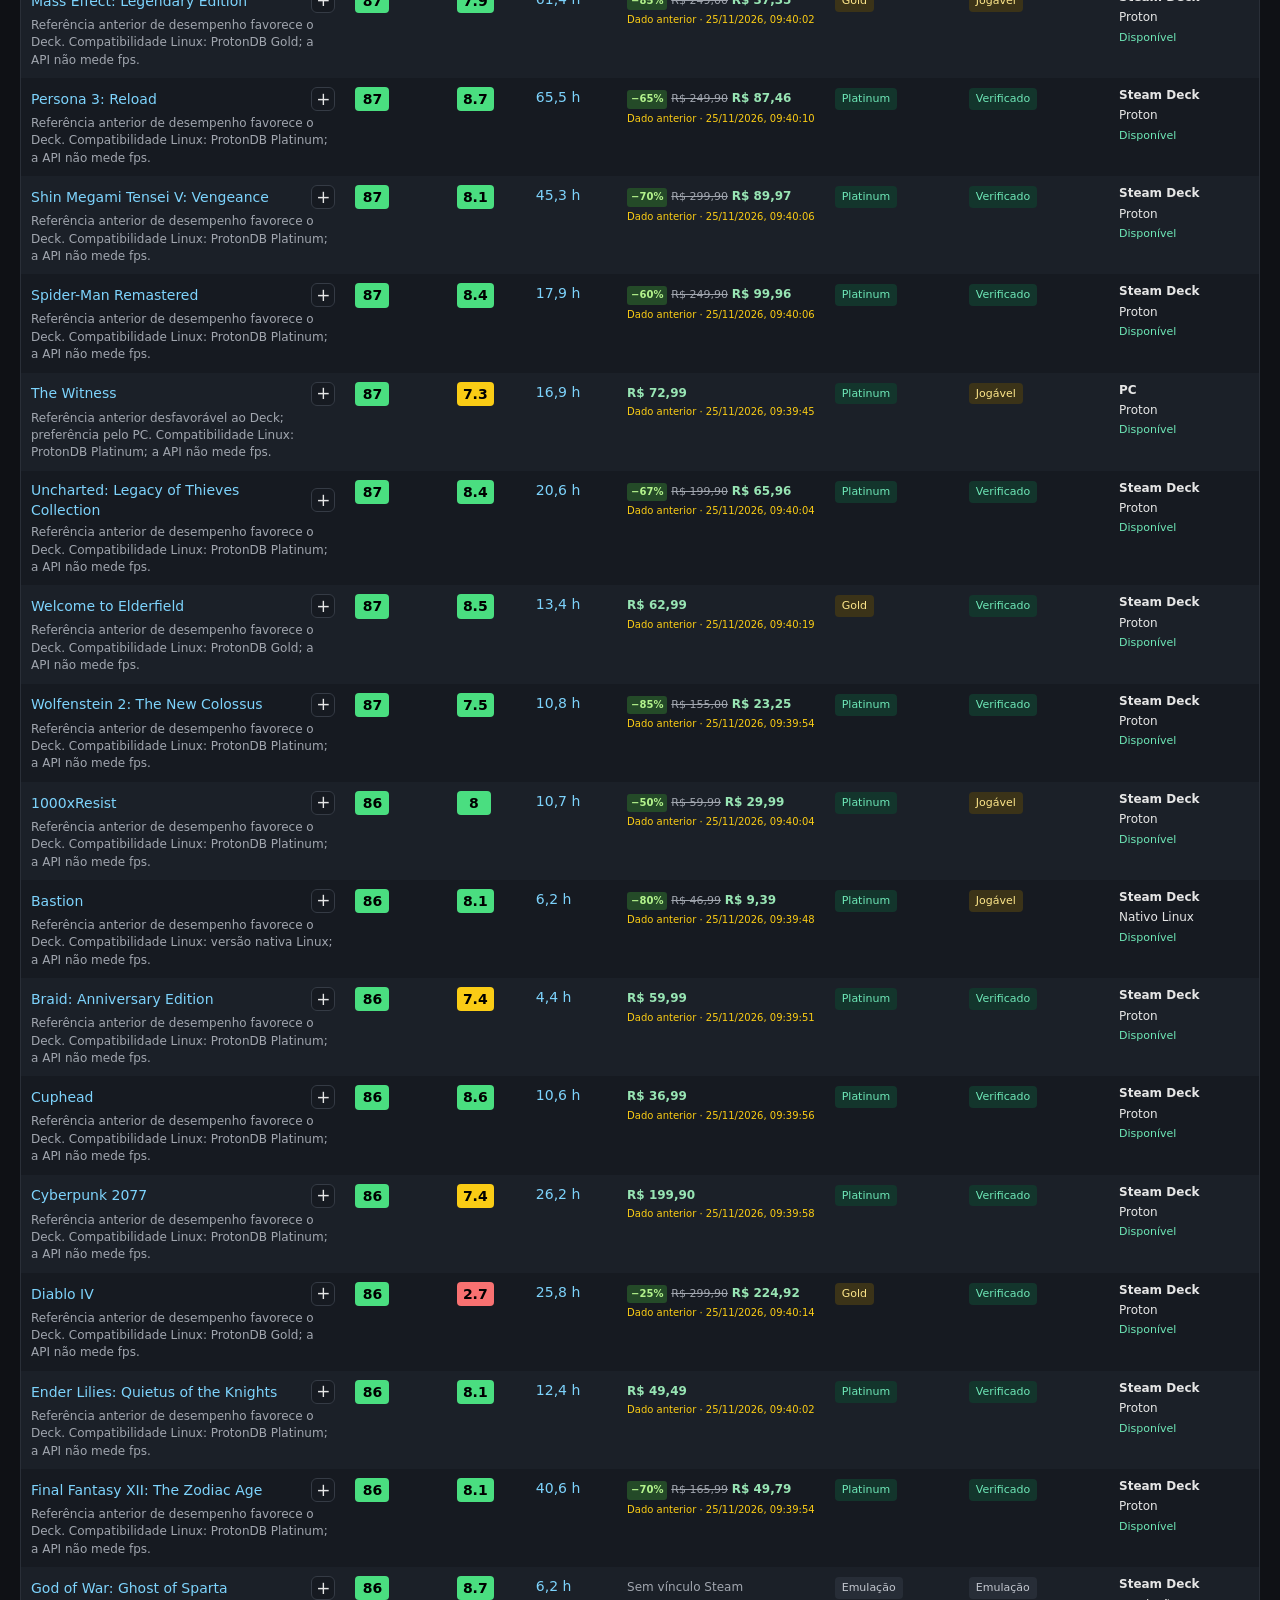
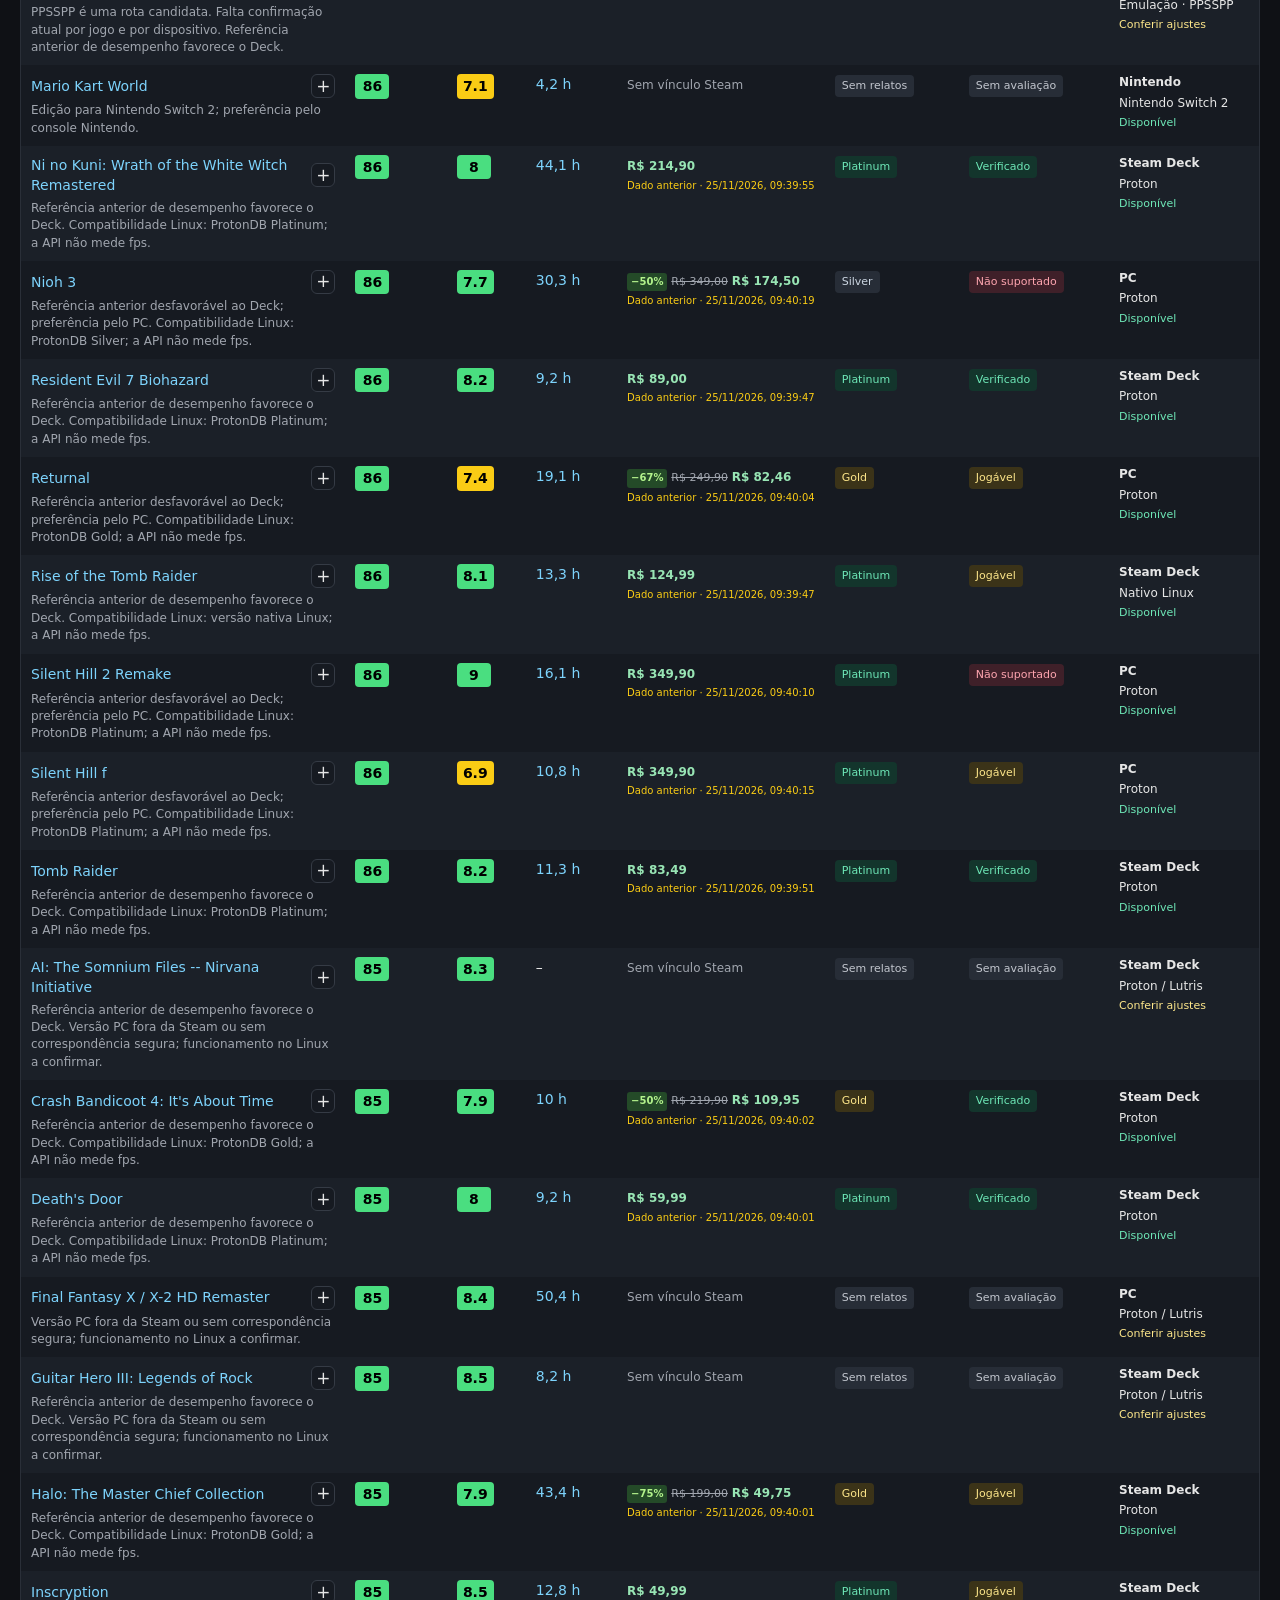
==== commit d056cf7d: "Atualiza dados automáticos (all)" ====
--- a/index.html
+++ b/index.html
@@ -78,7 +78,7 @@
   </tr></thead><tbody id="tb"></tbody>
 </table></div>
 <noscript>Ative o JavaScript para consultar e filtrar sua lista.</noscript>
-<script src="data.js?v=bbb8050d4bd3"></script>
+<script src="data.js?v=137703145d15"></script>
 <script src="prices.js?v=2"></script>
 <script src="rotation.js?v=3"></script>
 <script src="app.js?v=6"></script>
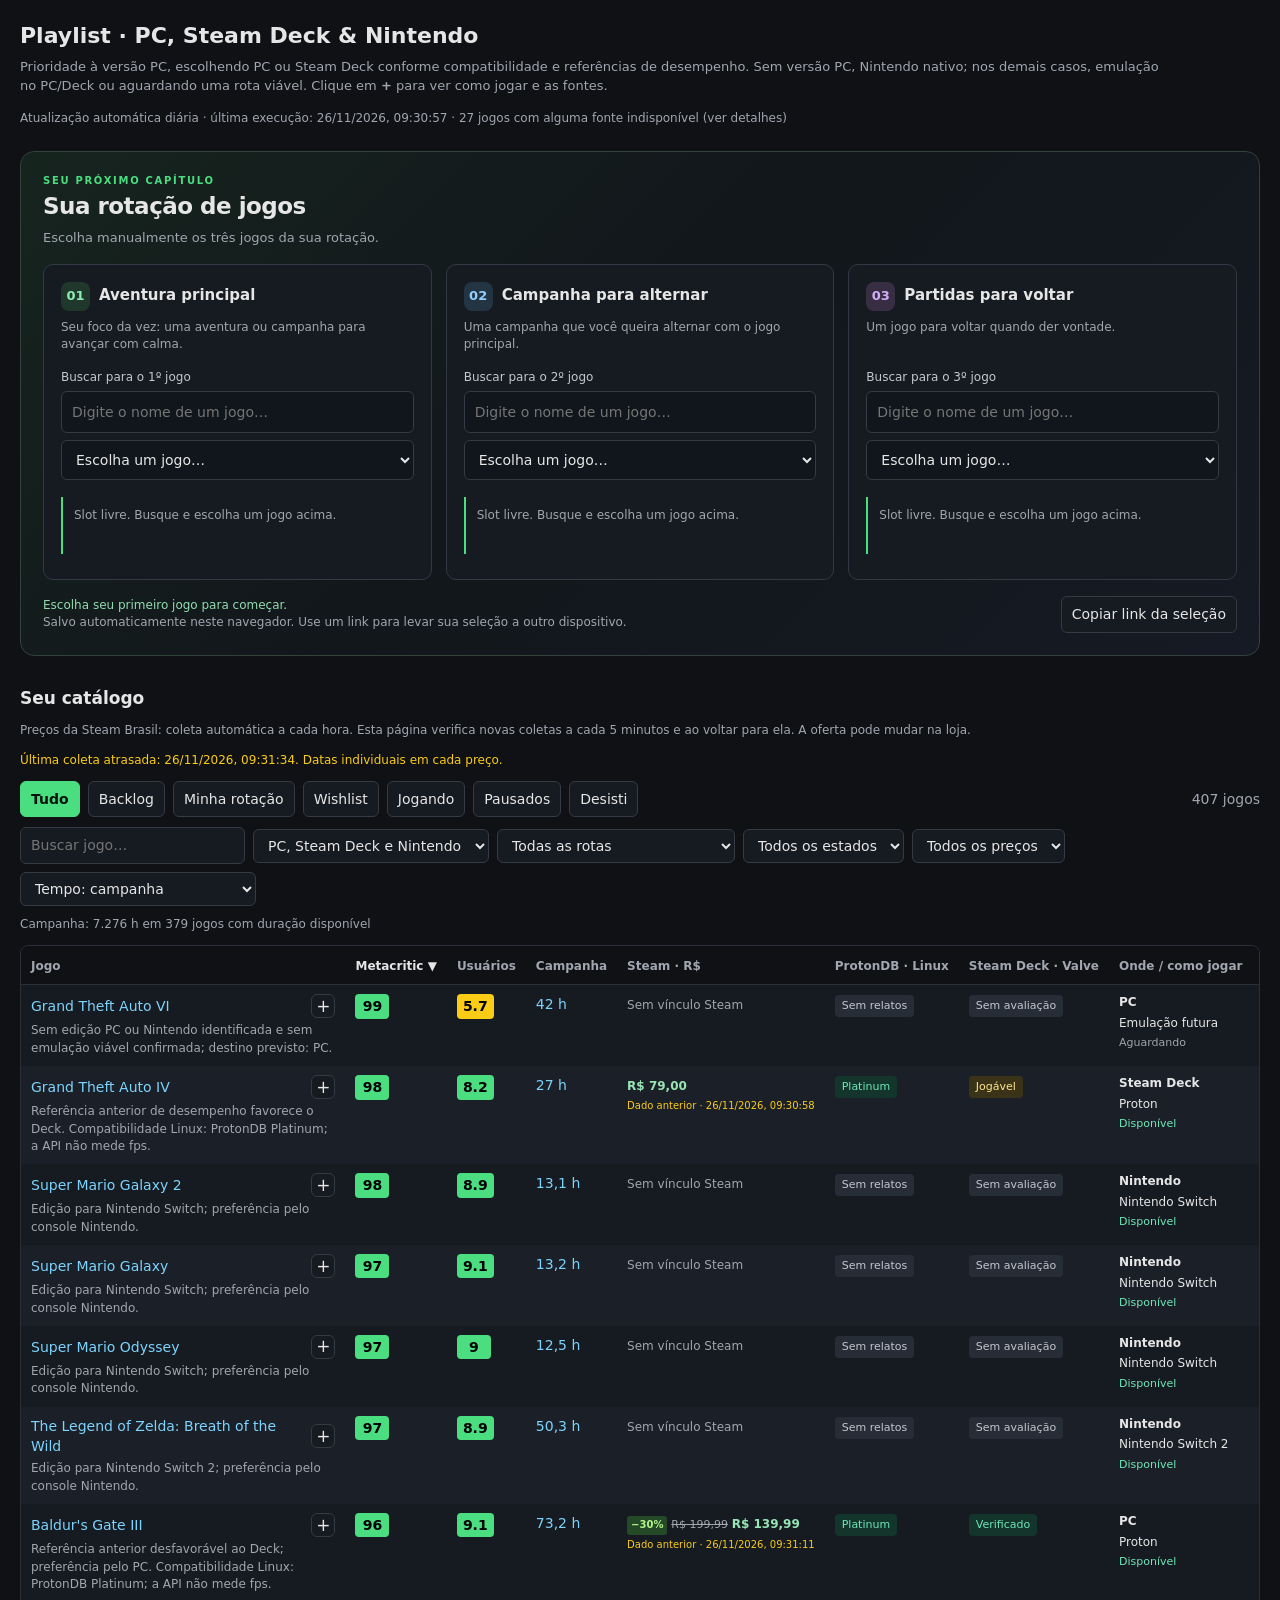
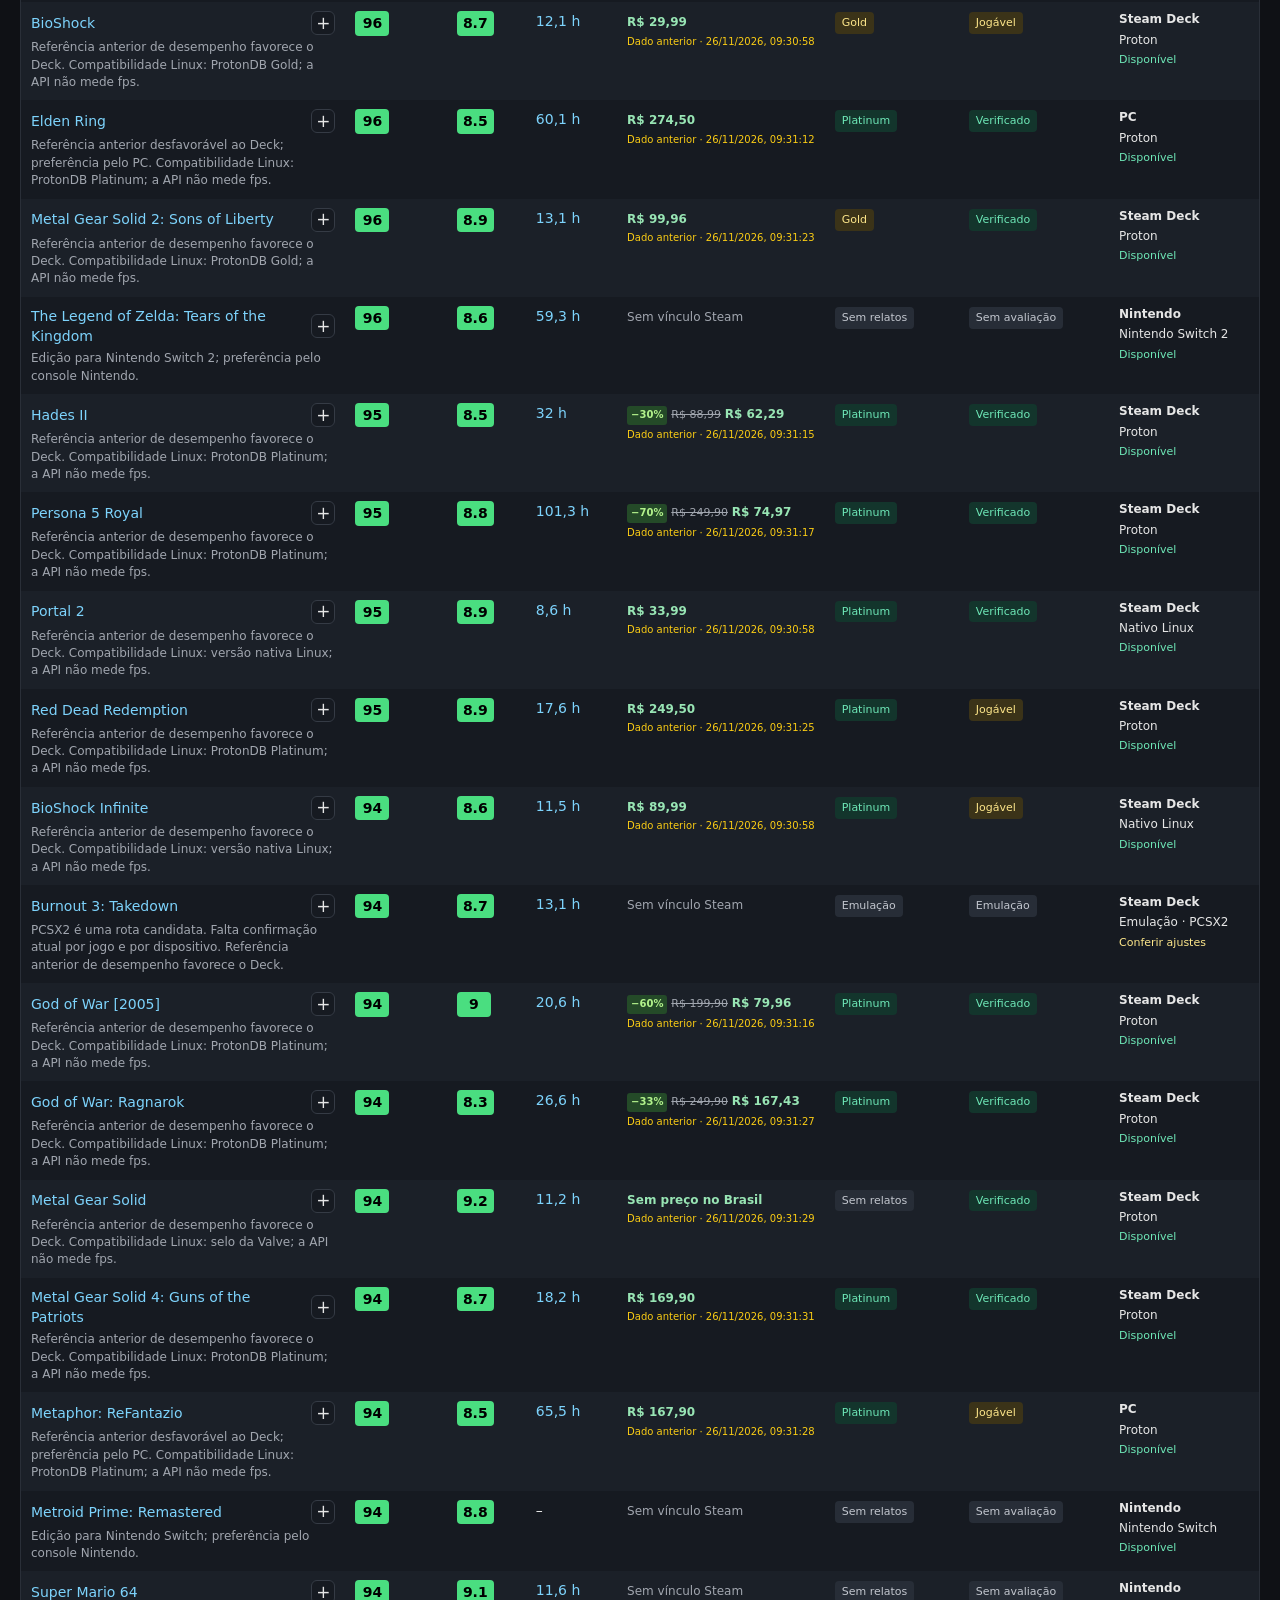
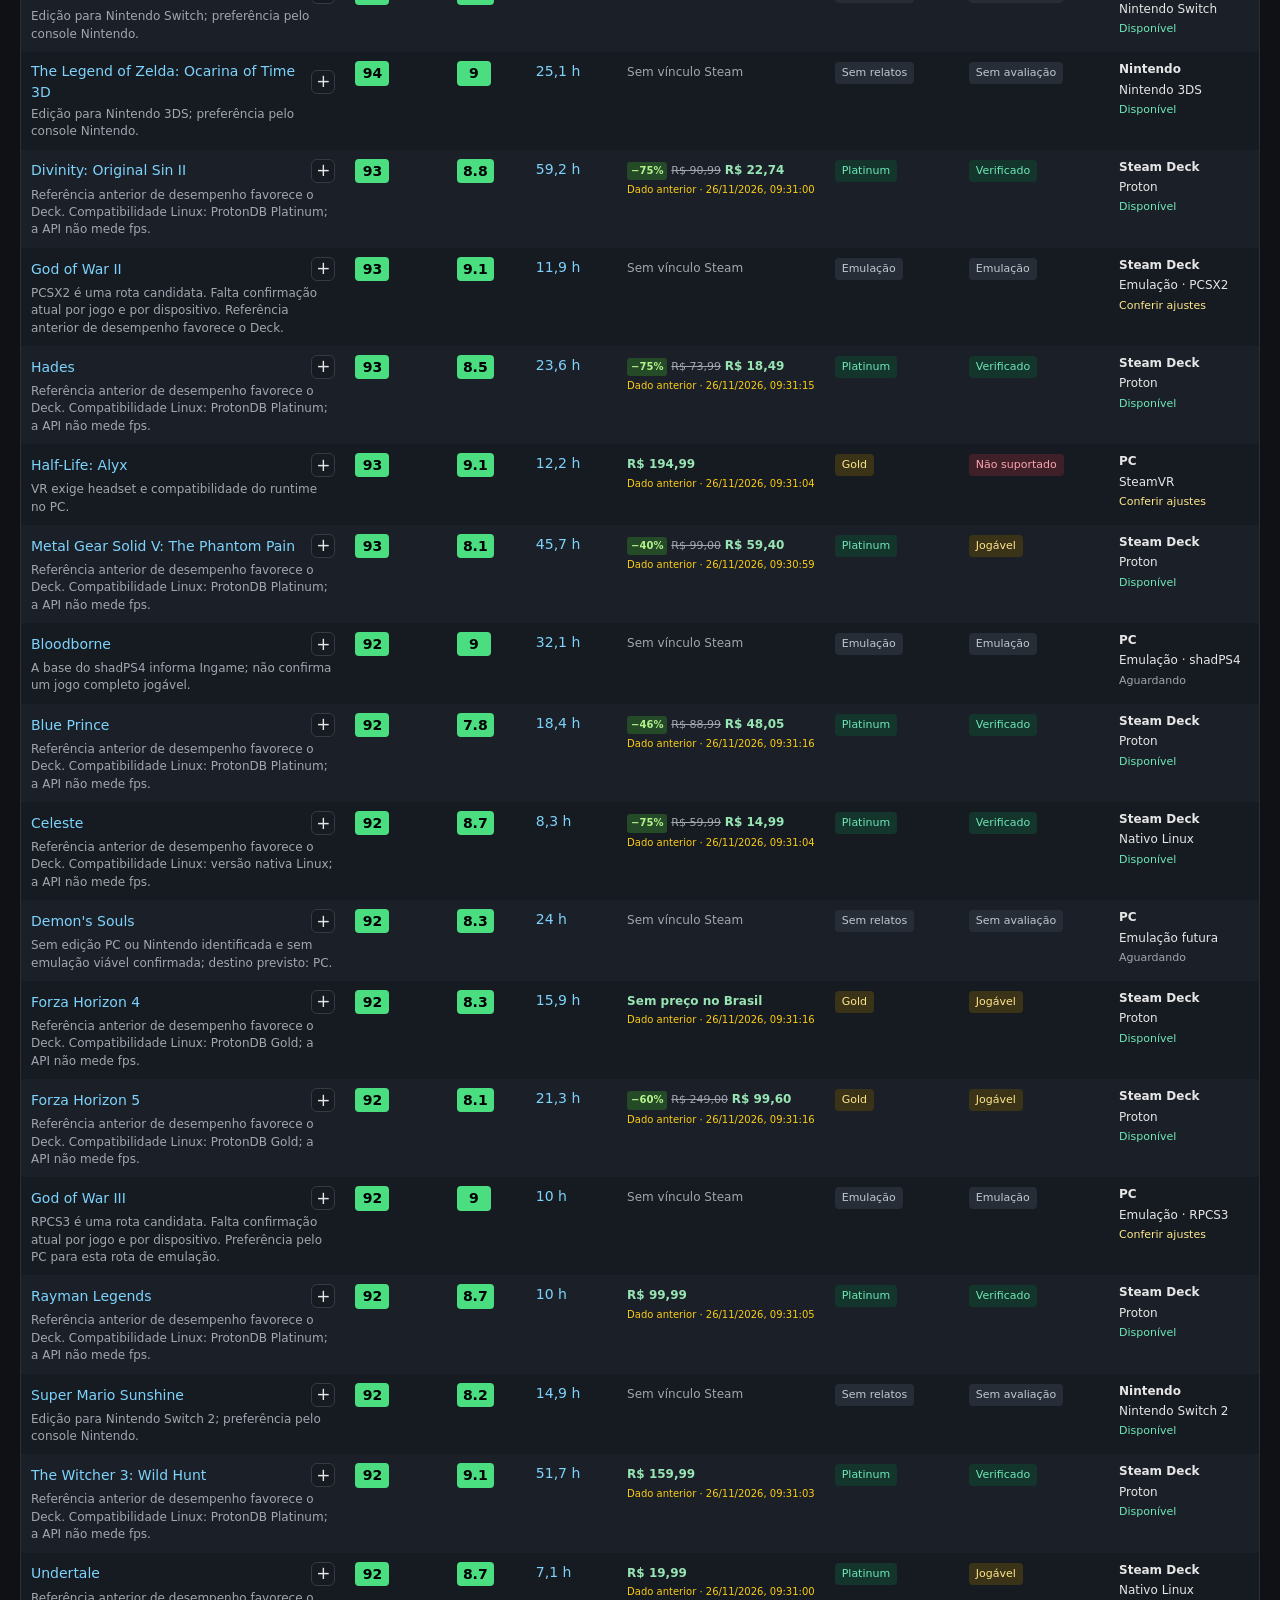
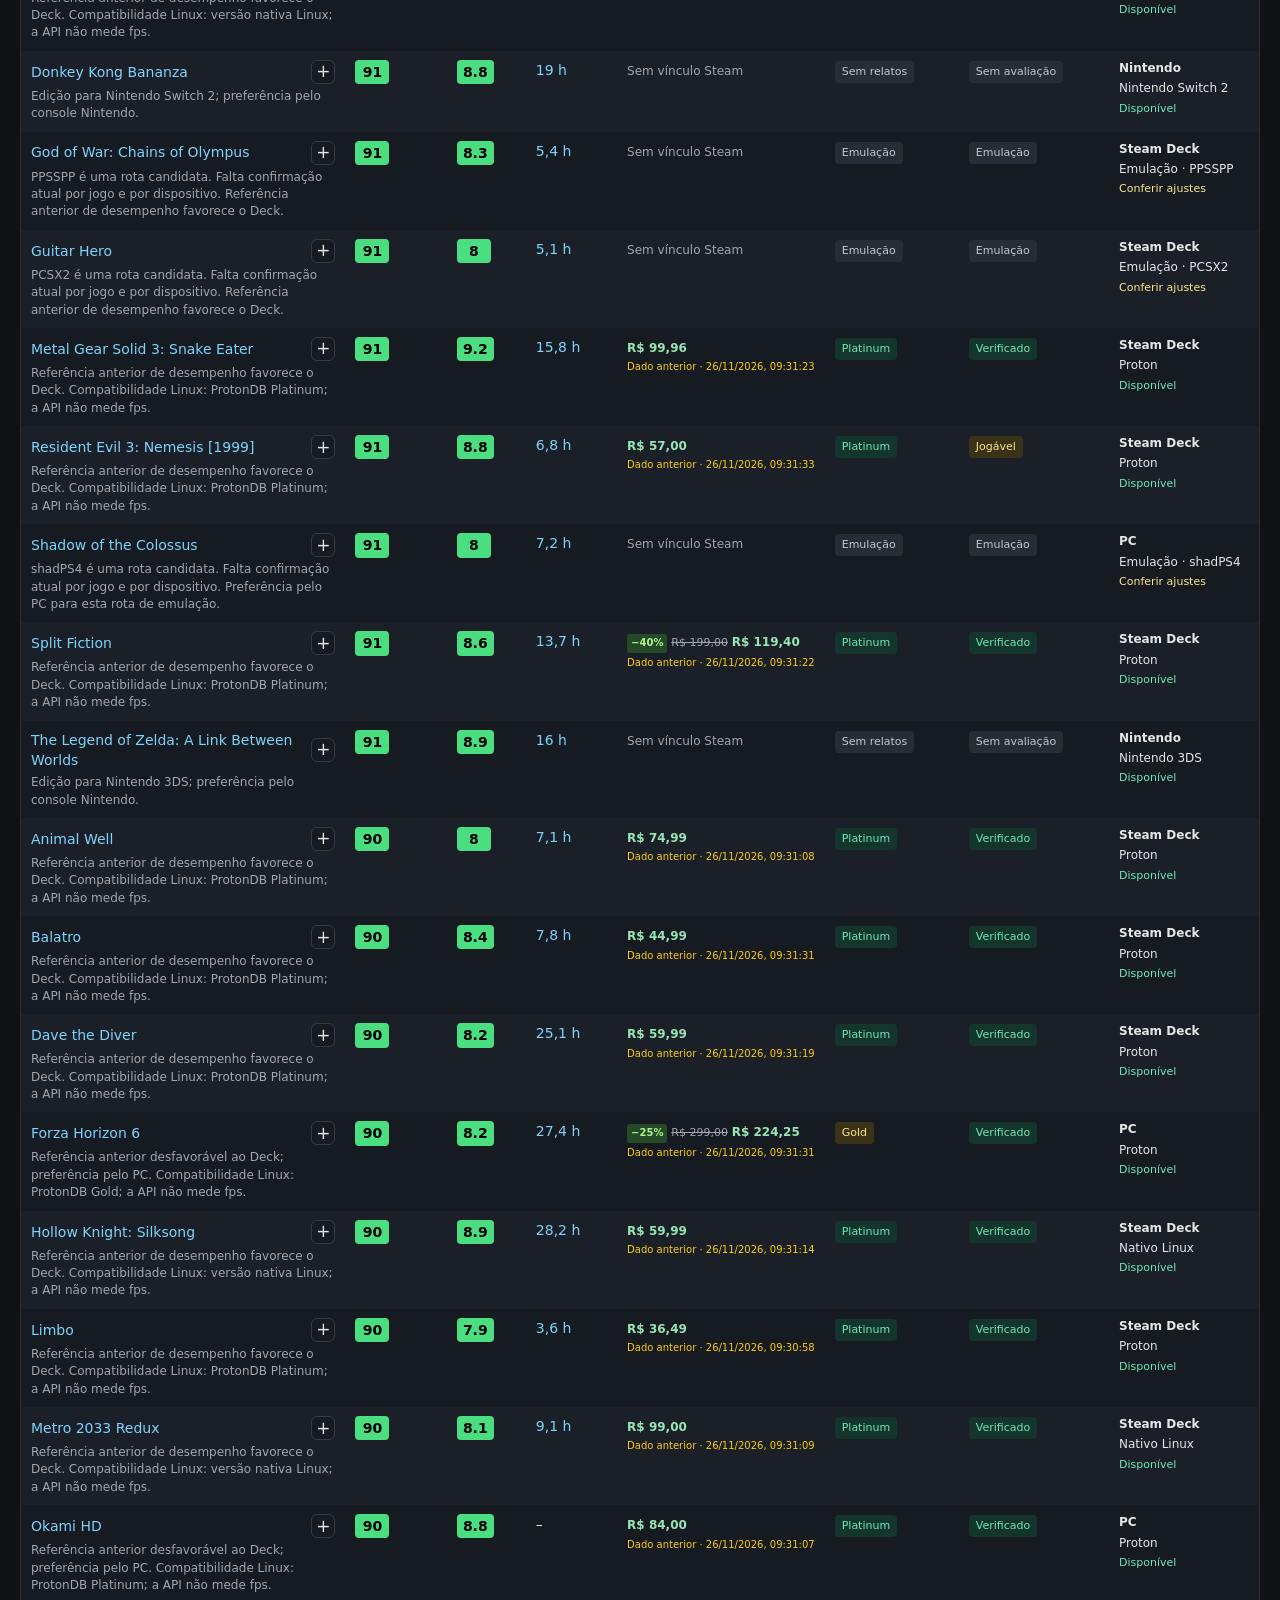
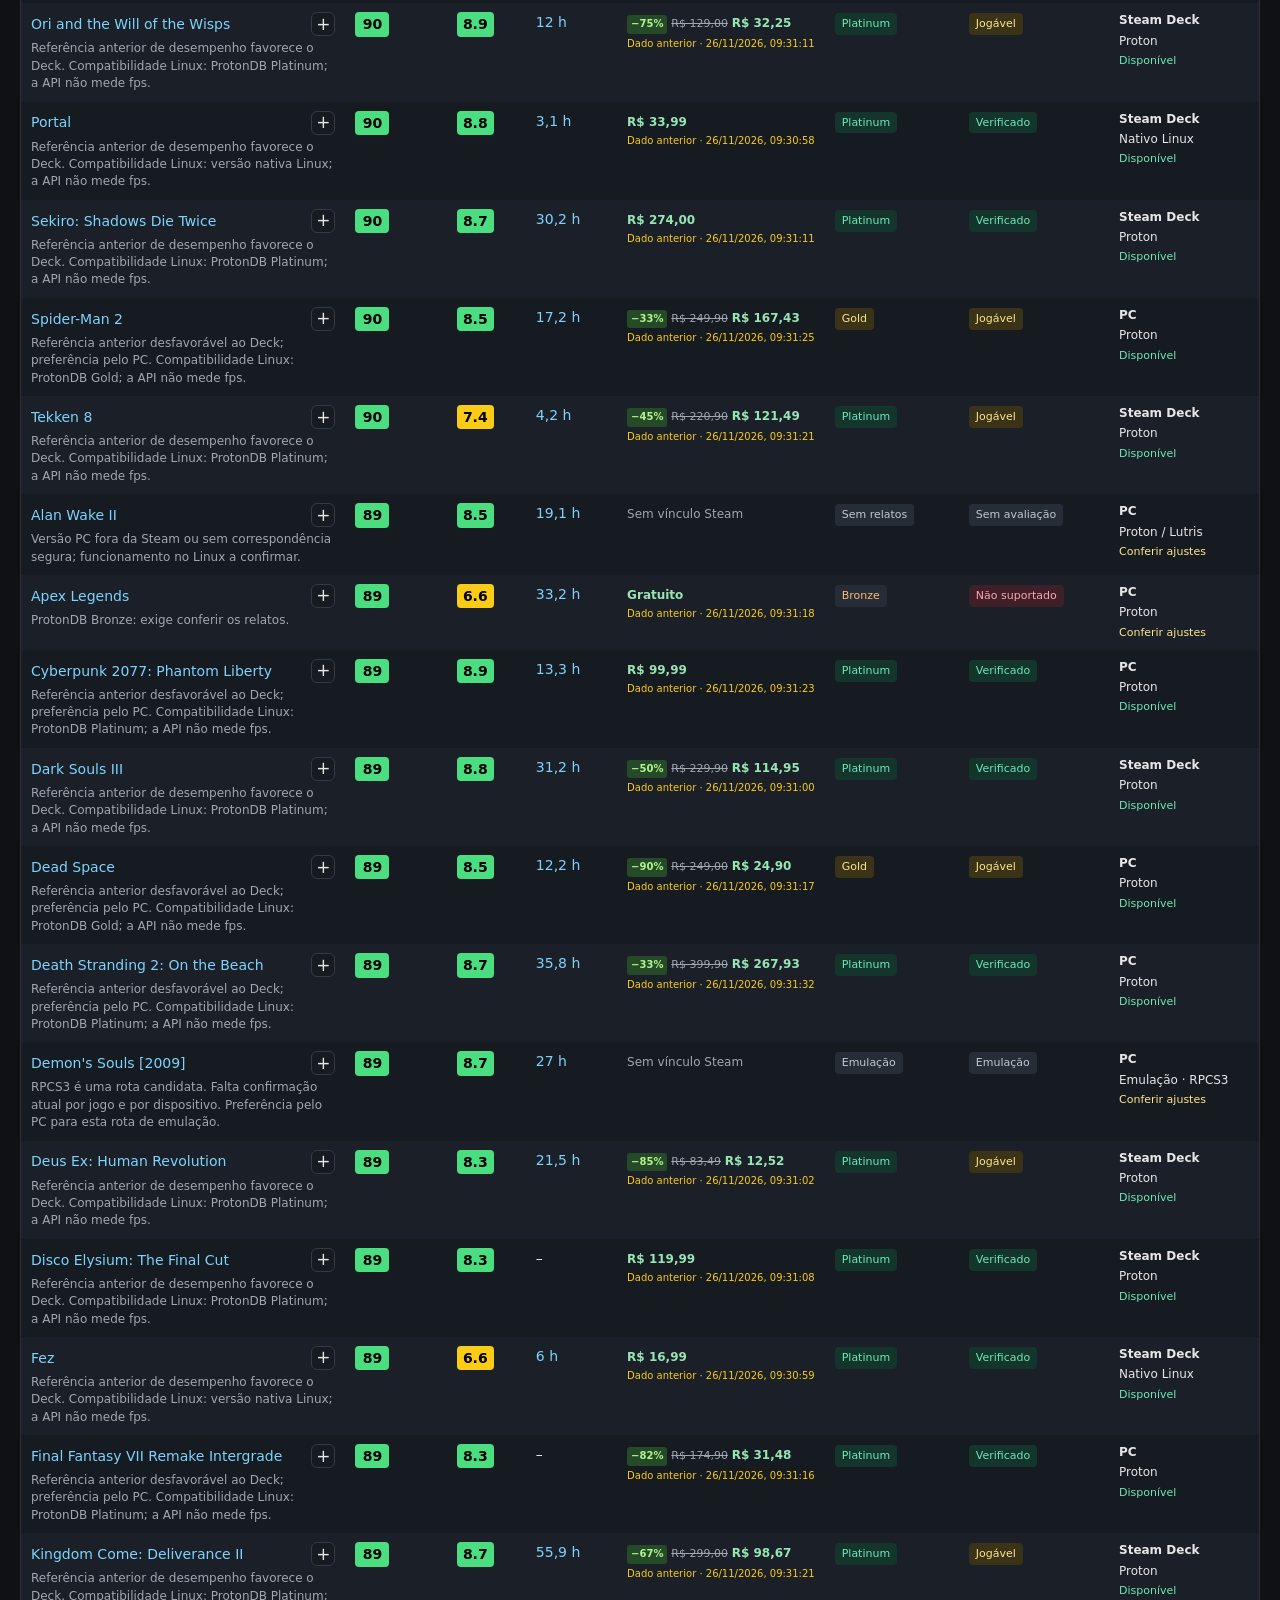
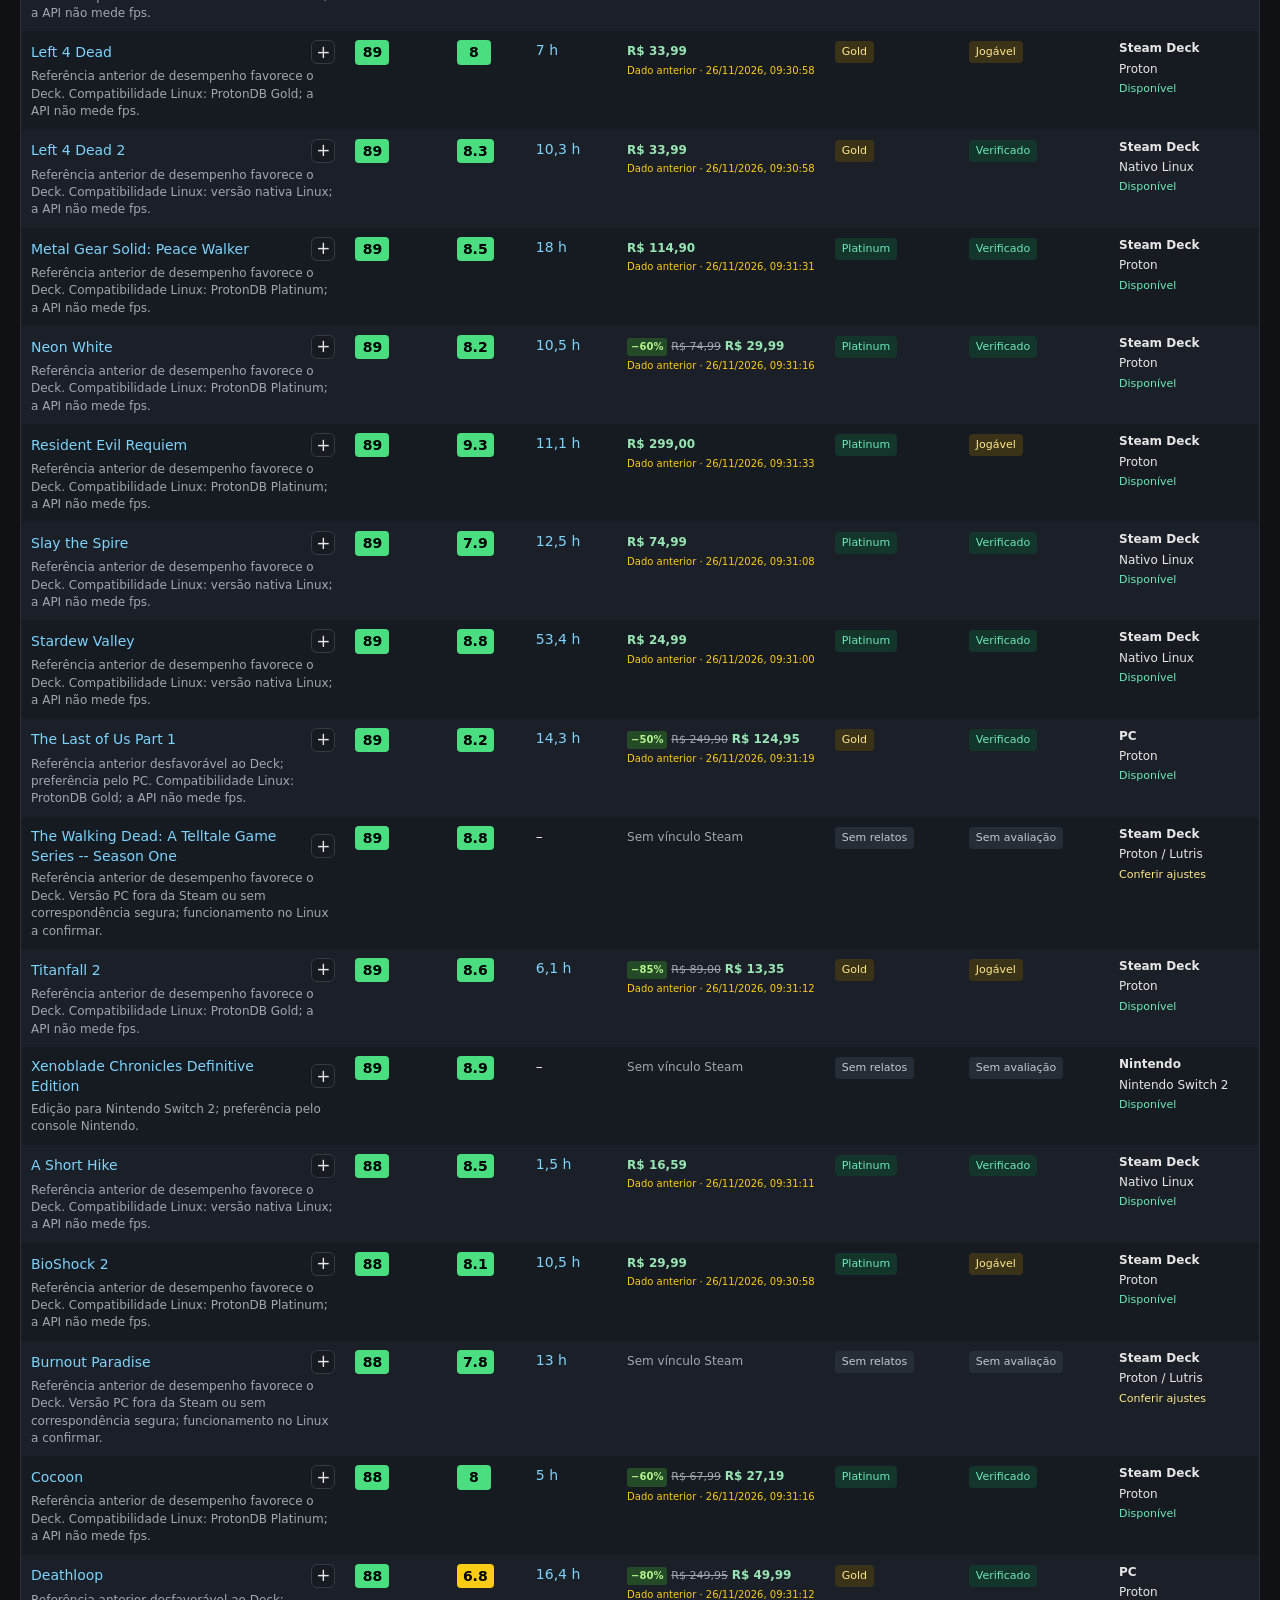
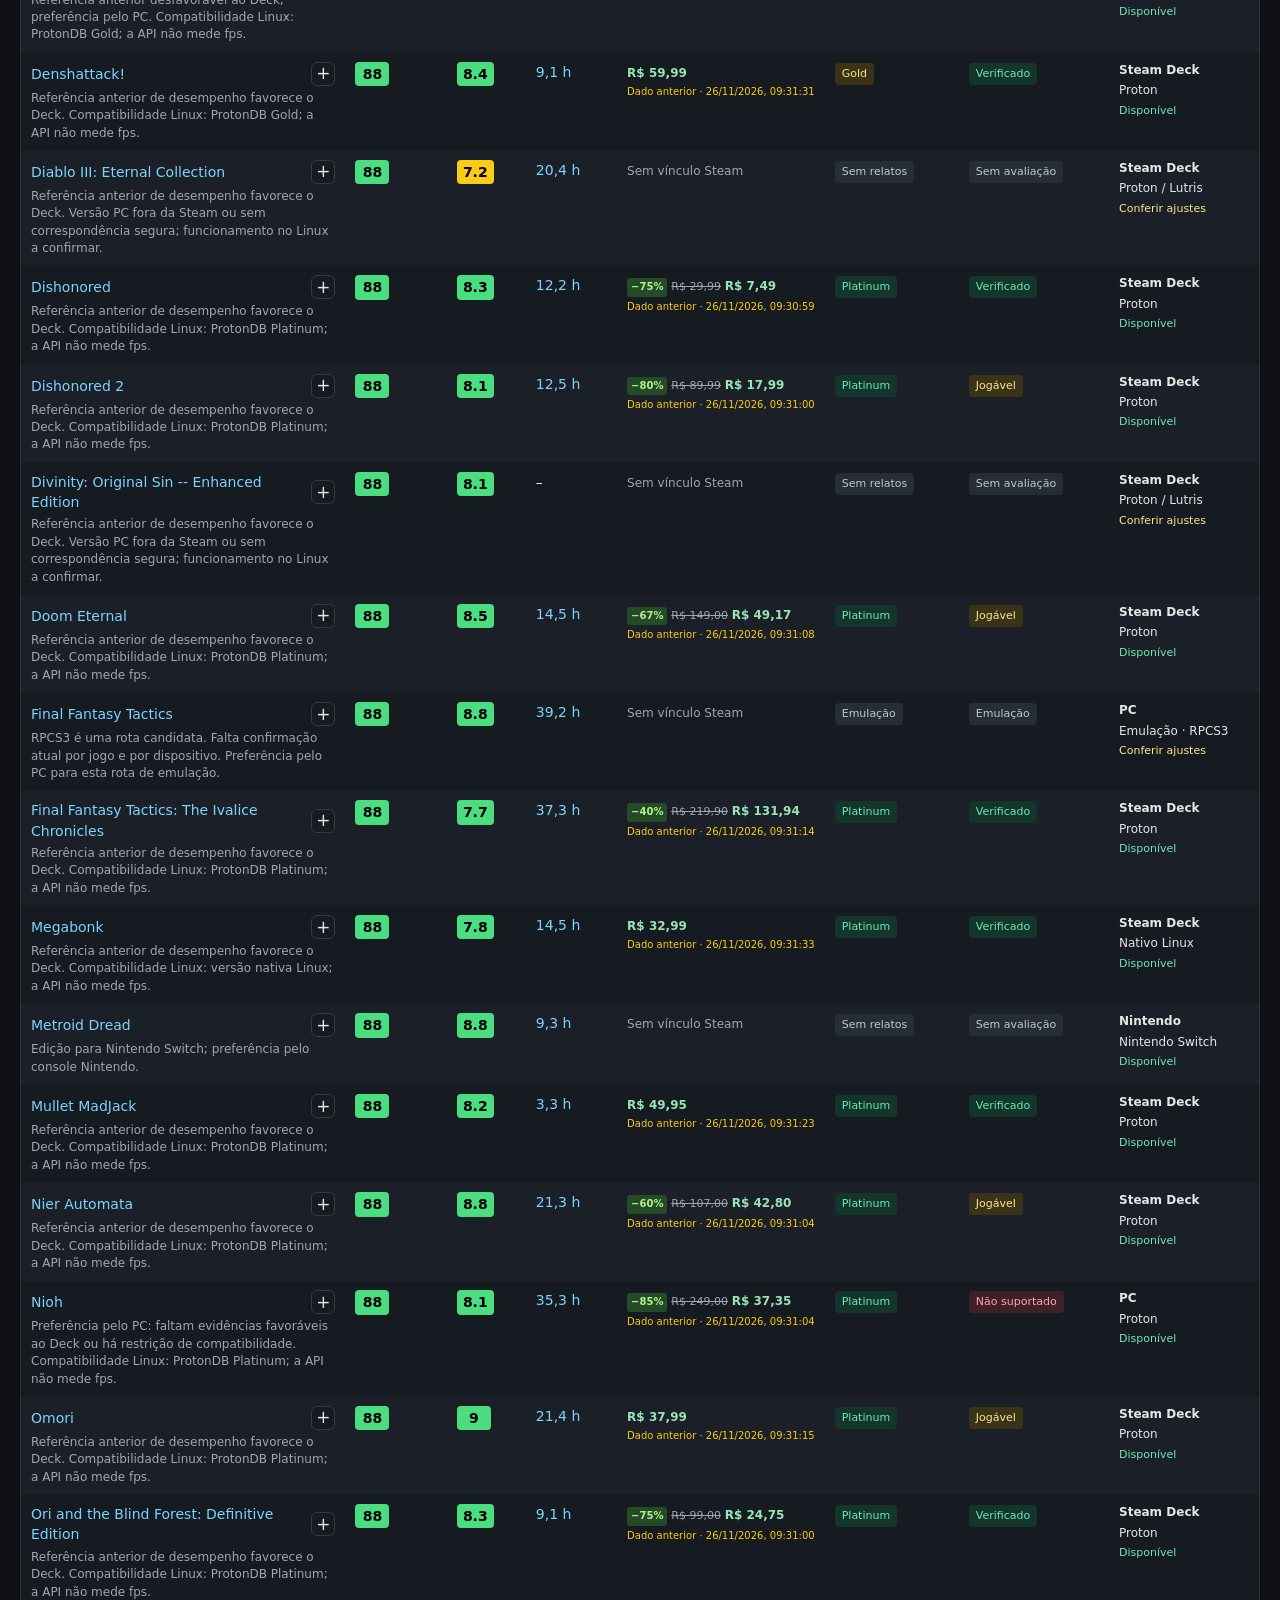
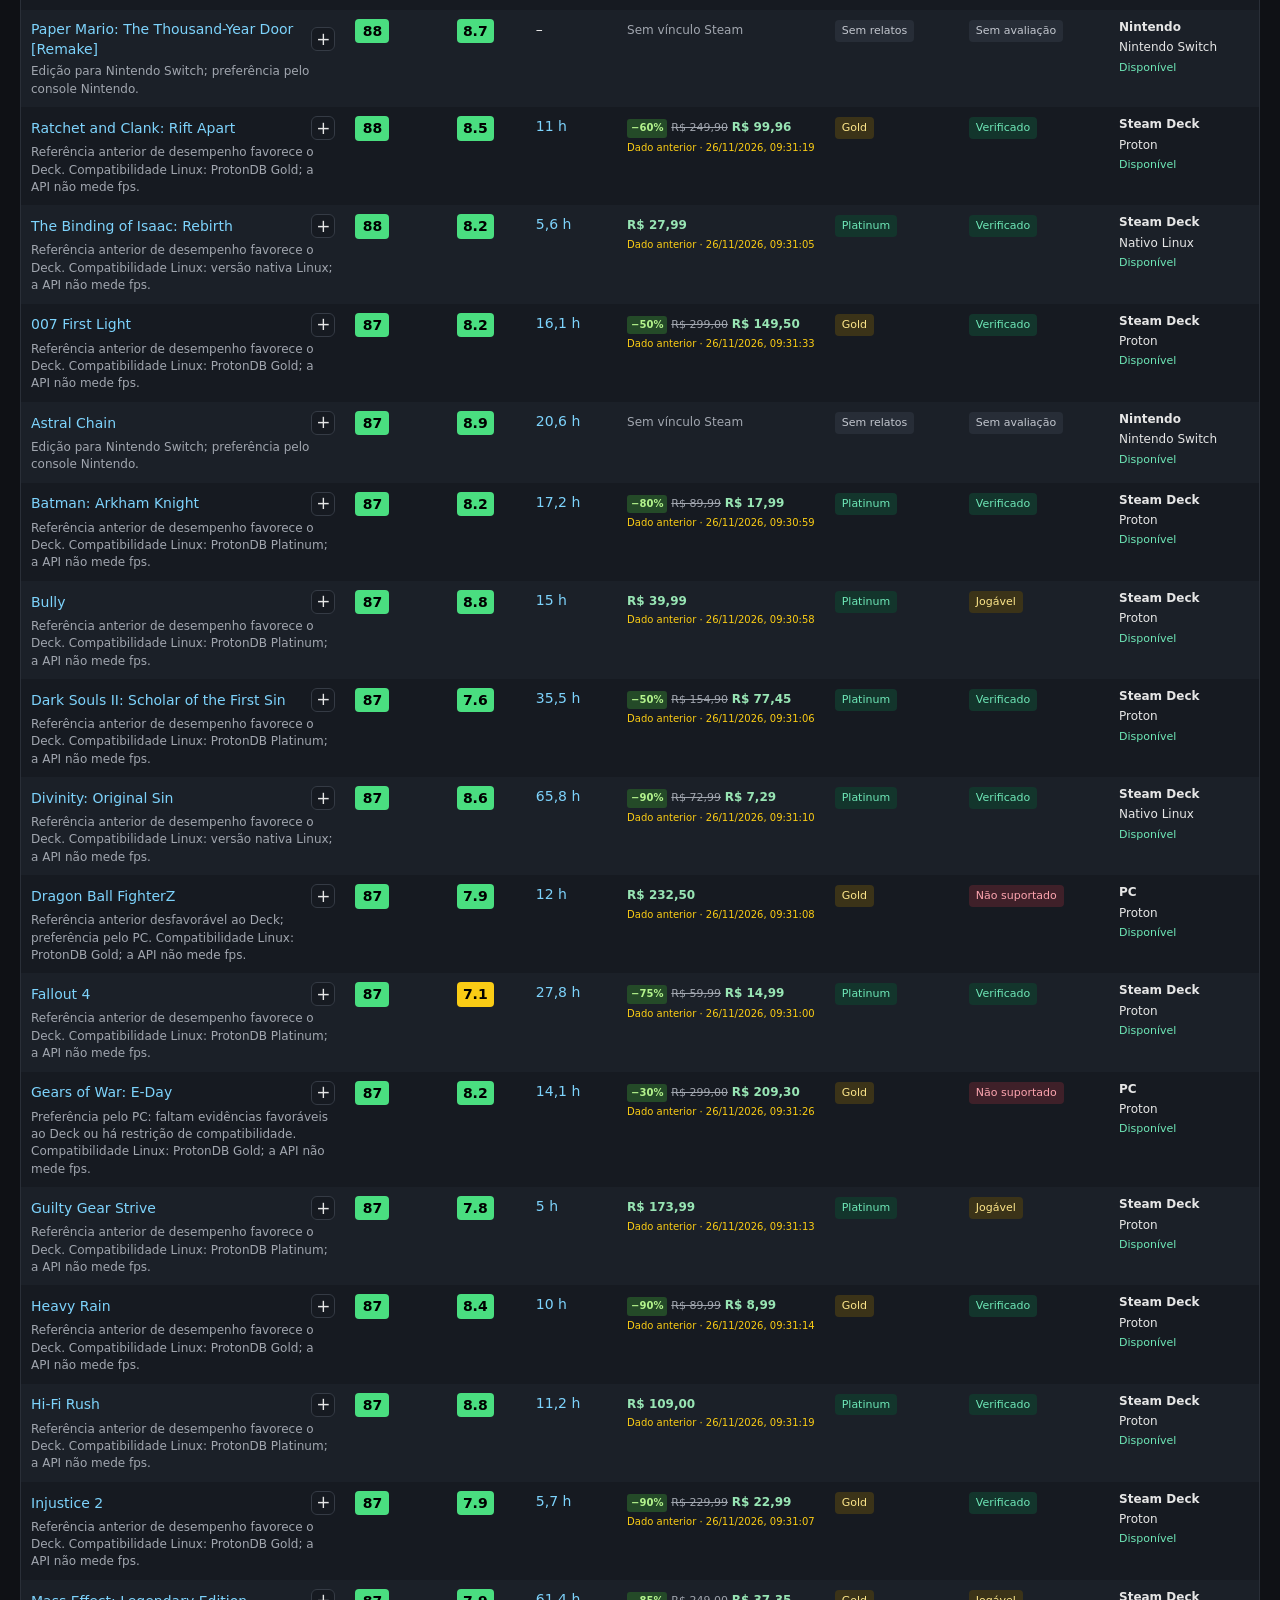
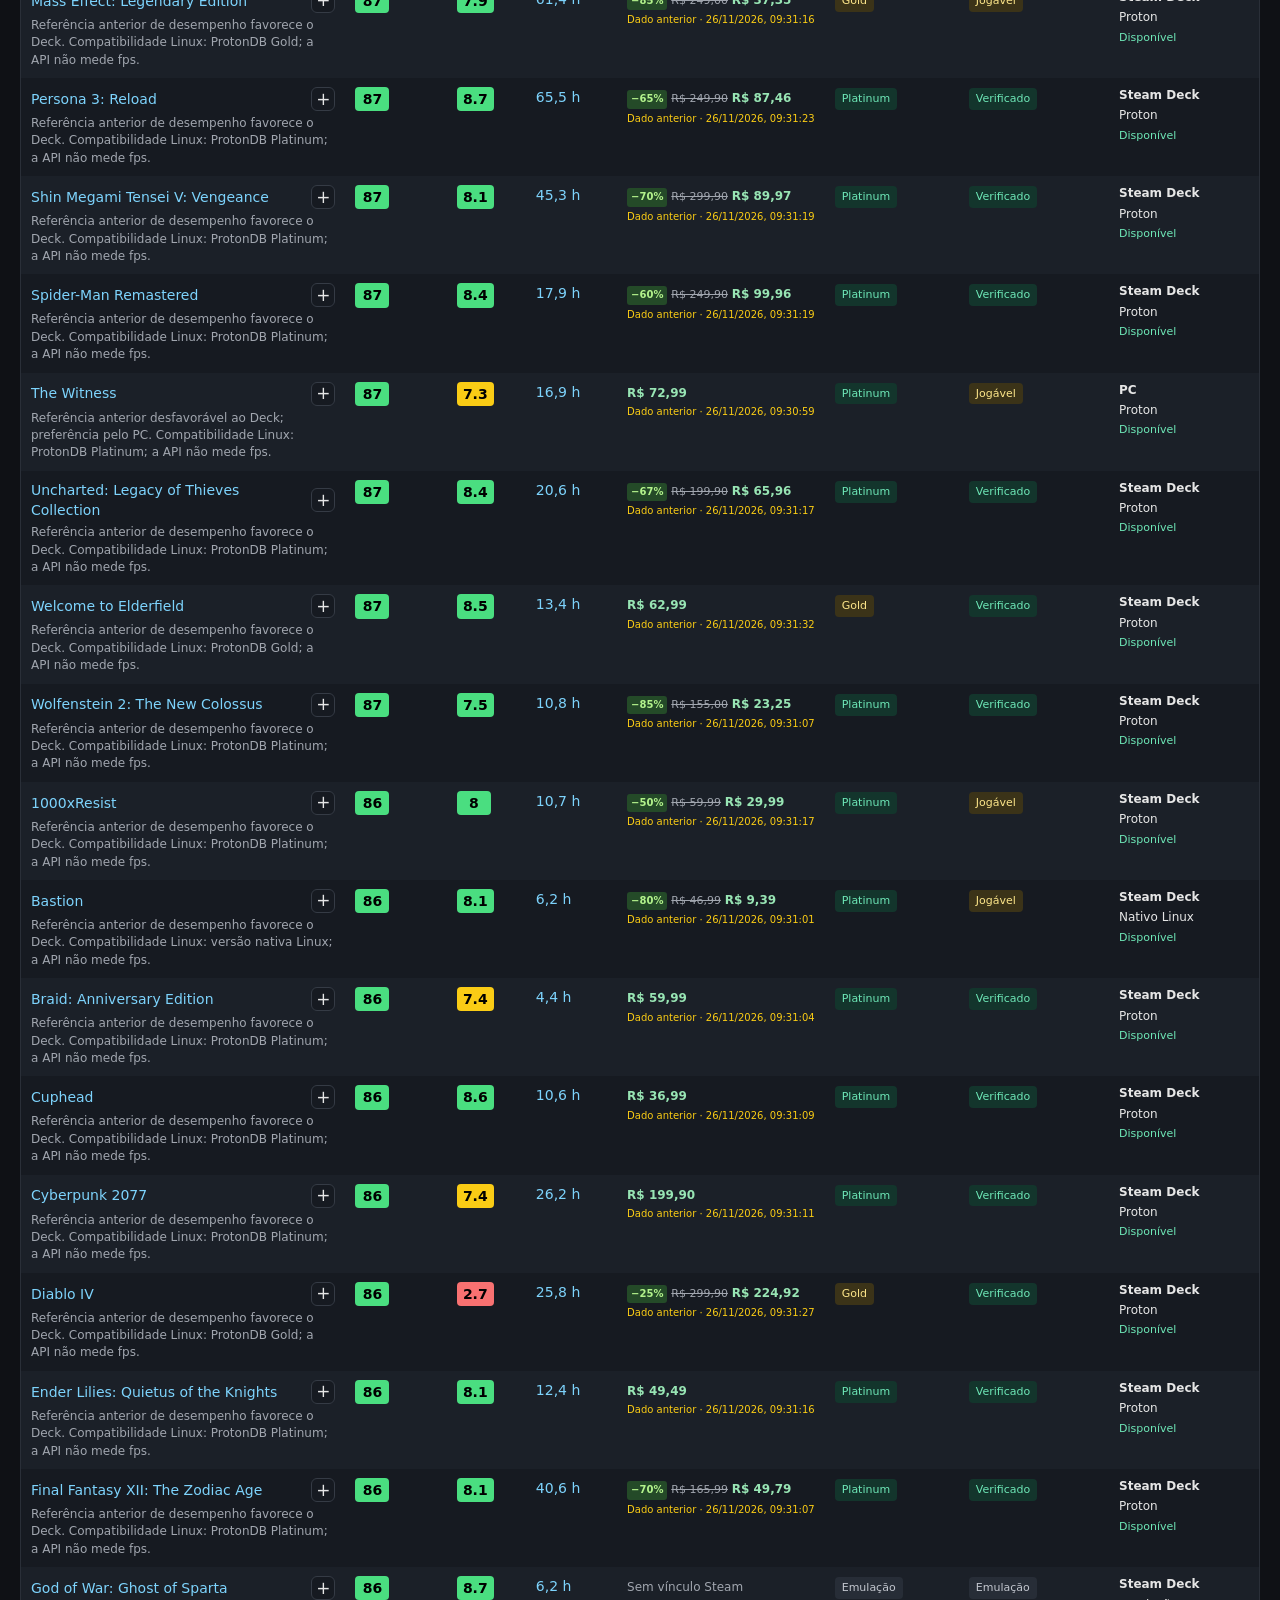
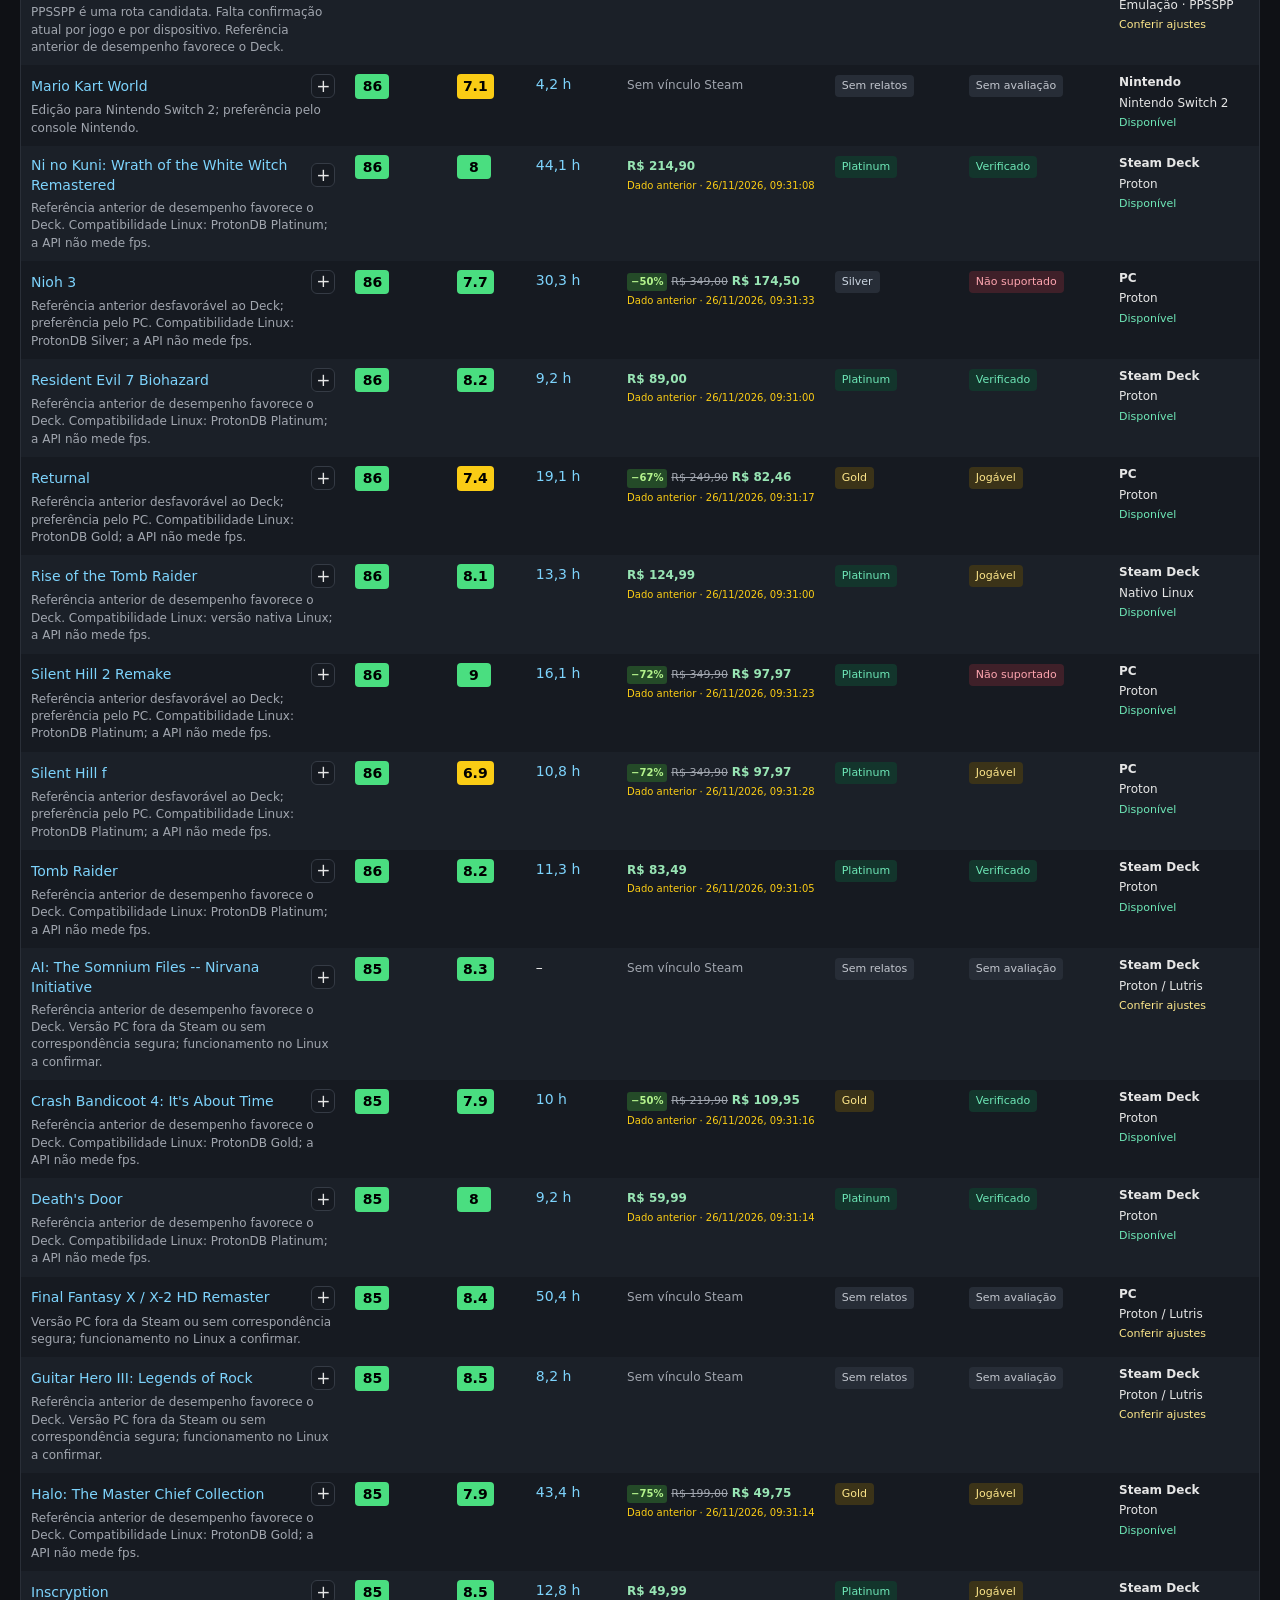
==== commit 2c8a56a3: "Atualiza dados automáticos (all)" ====
--- a/index.html
+++ b/index.html
@@ -78,7 +78,7 @@
   </tr></thead><tbody id="tb"></tbody>
 </table></div>
 <noscript>Ative o JavaScript para consultar e filtrar sua lista.</noscript>
-<script src="data.js?v=137703145d15"></script>
+<script src="data.js?v=07c7c869fa59"></script>
 <script src="prices.js?v=2"></script>
 <script src="rotation.js?v=3"></script>
 <script src="app.js?v=6"></script>
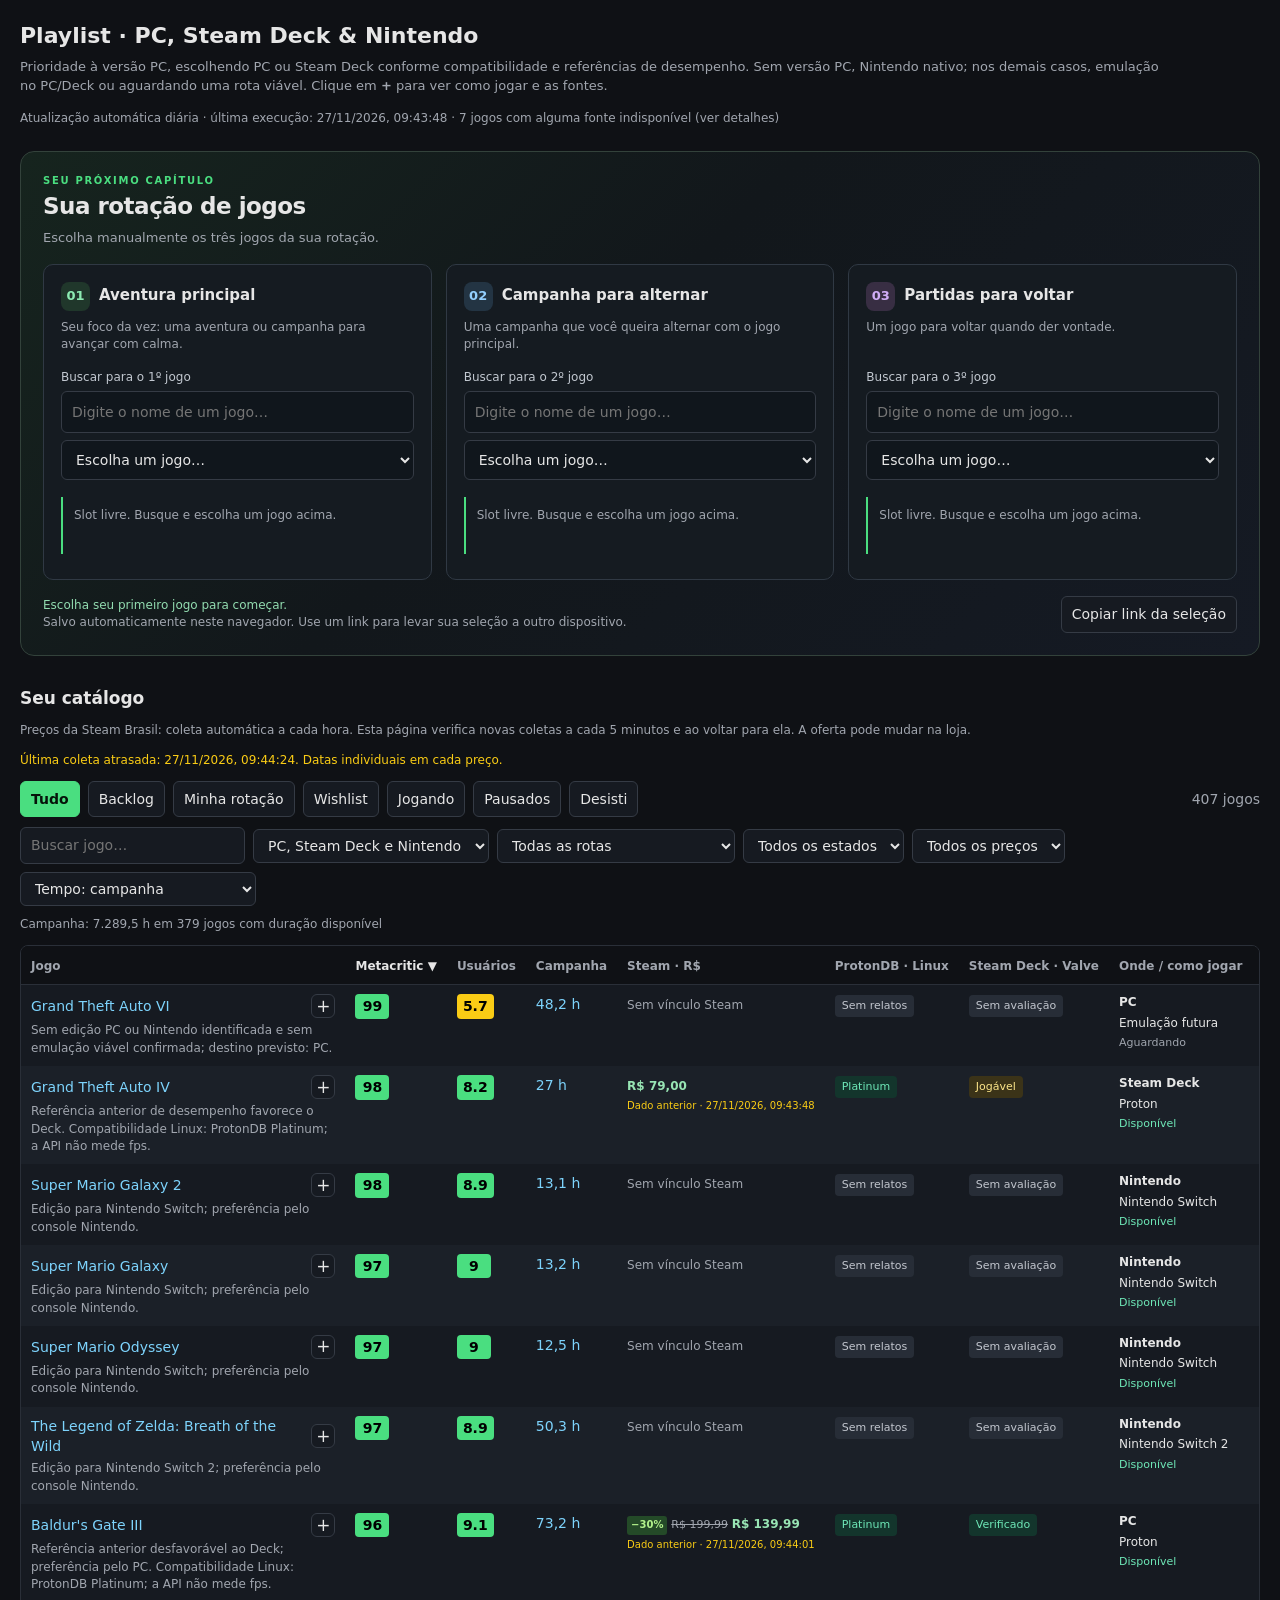
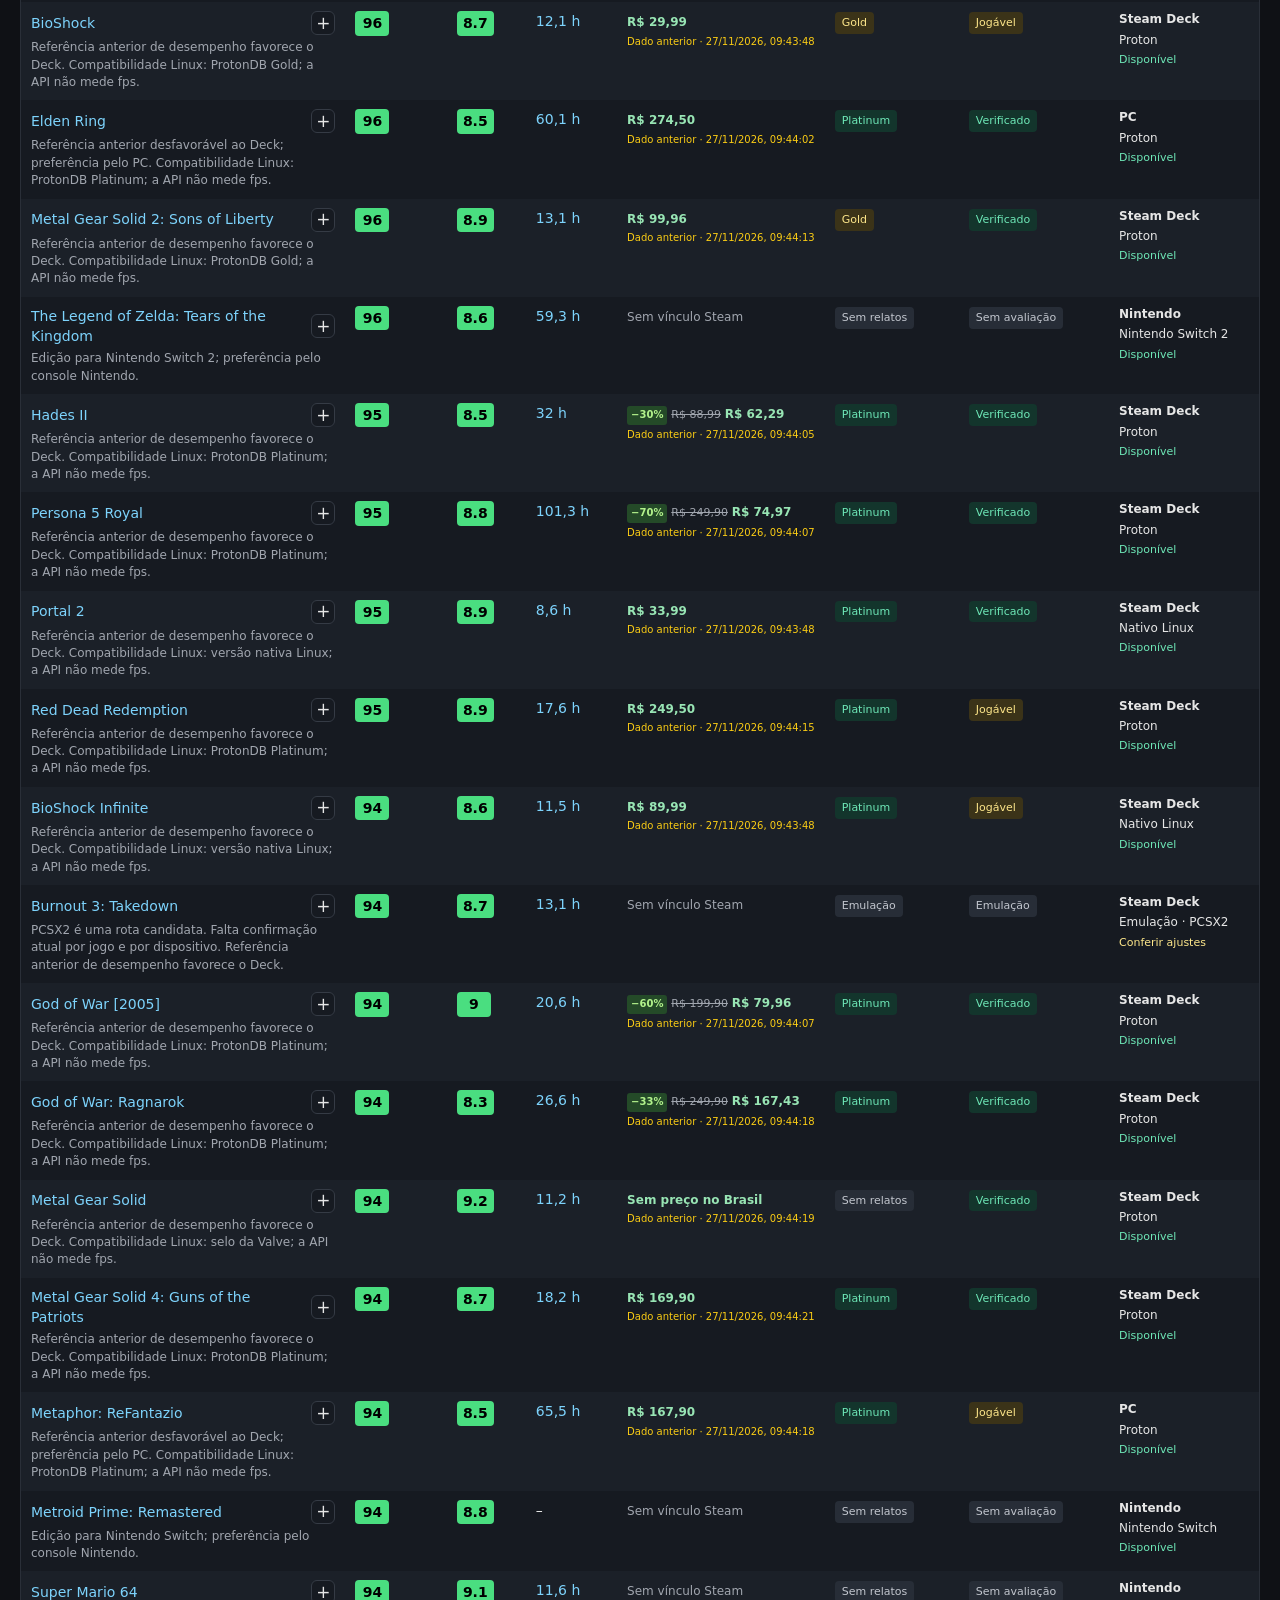
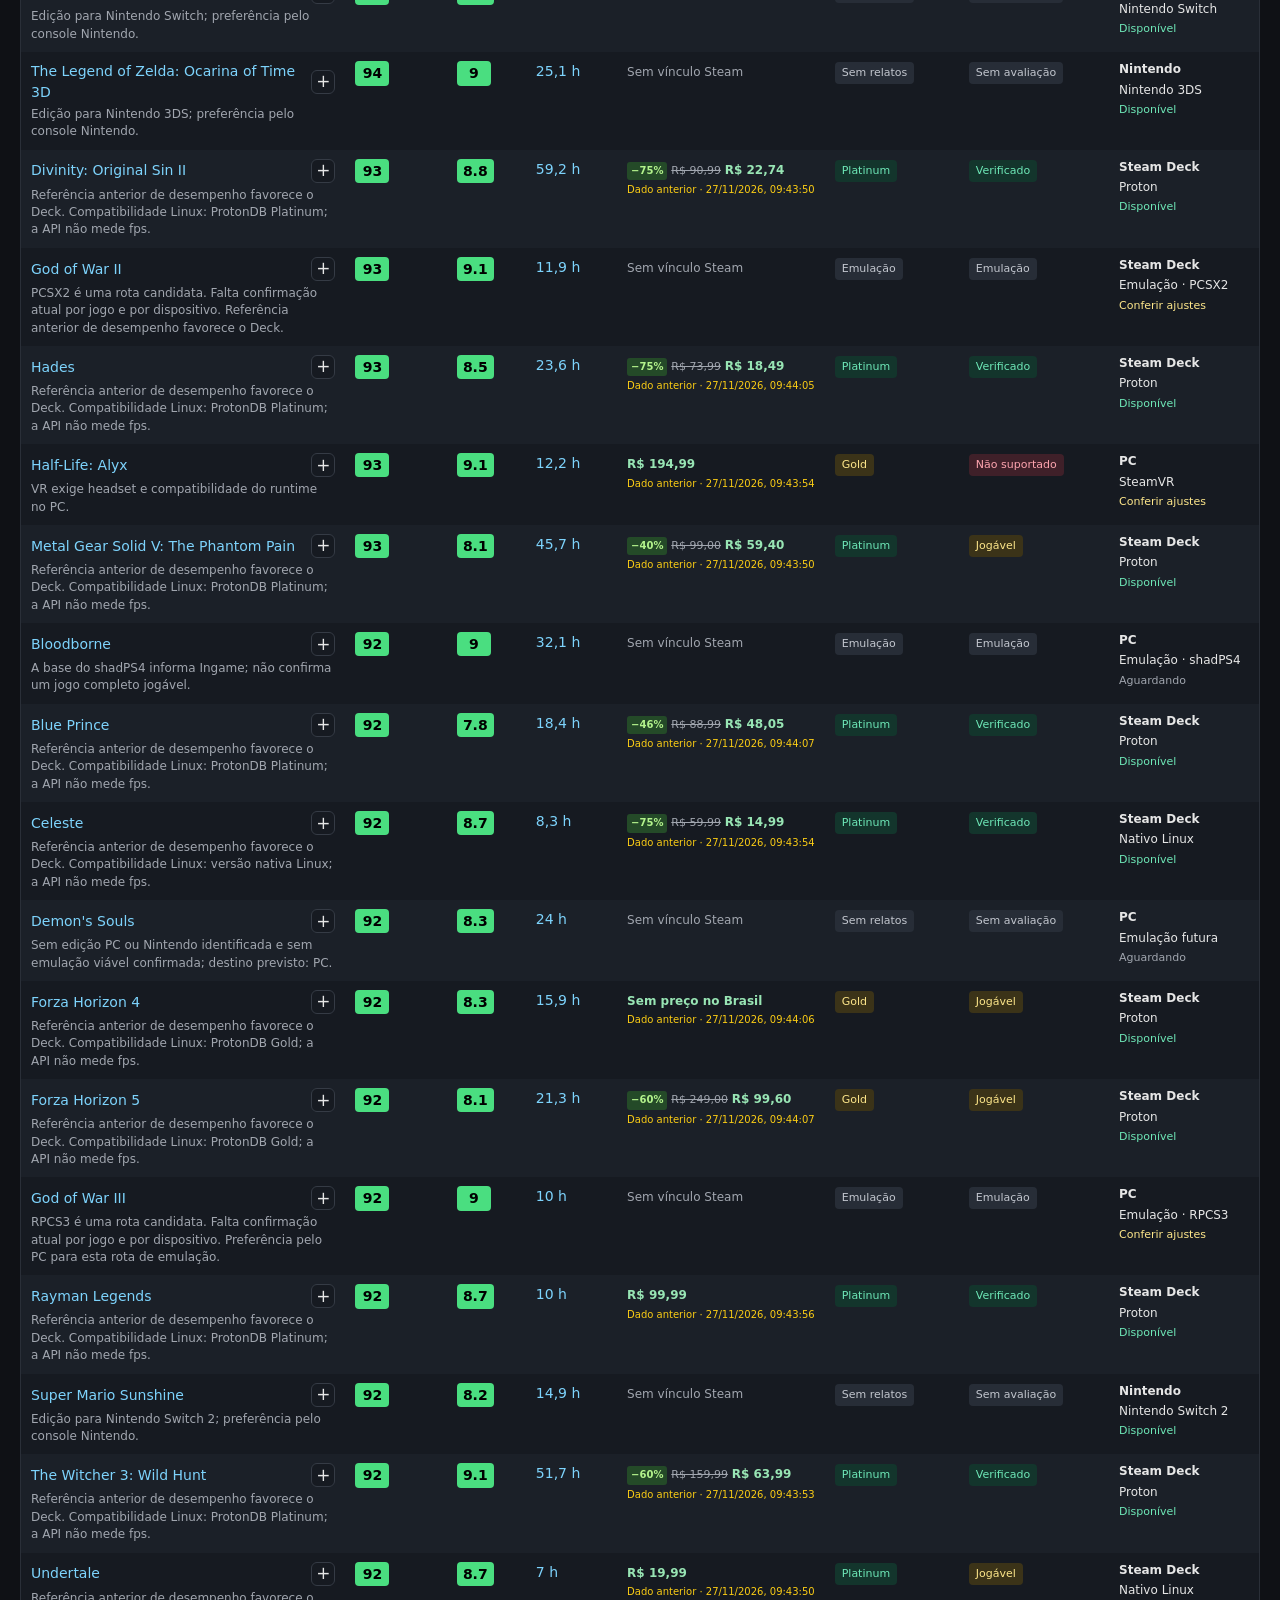
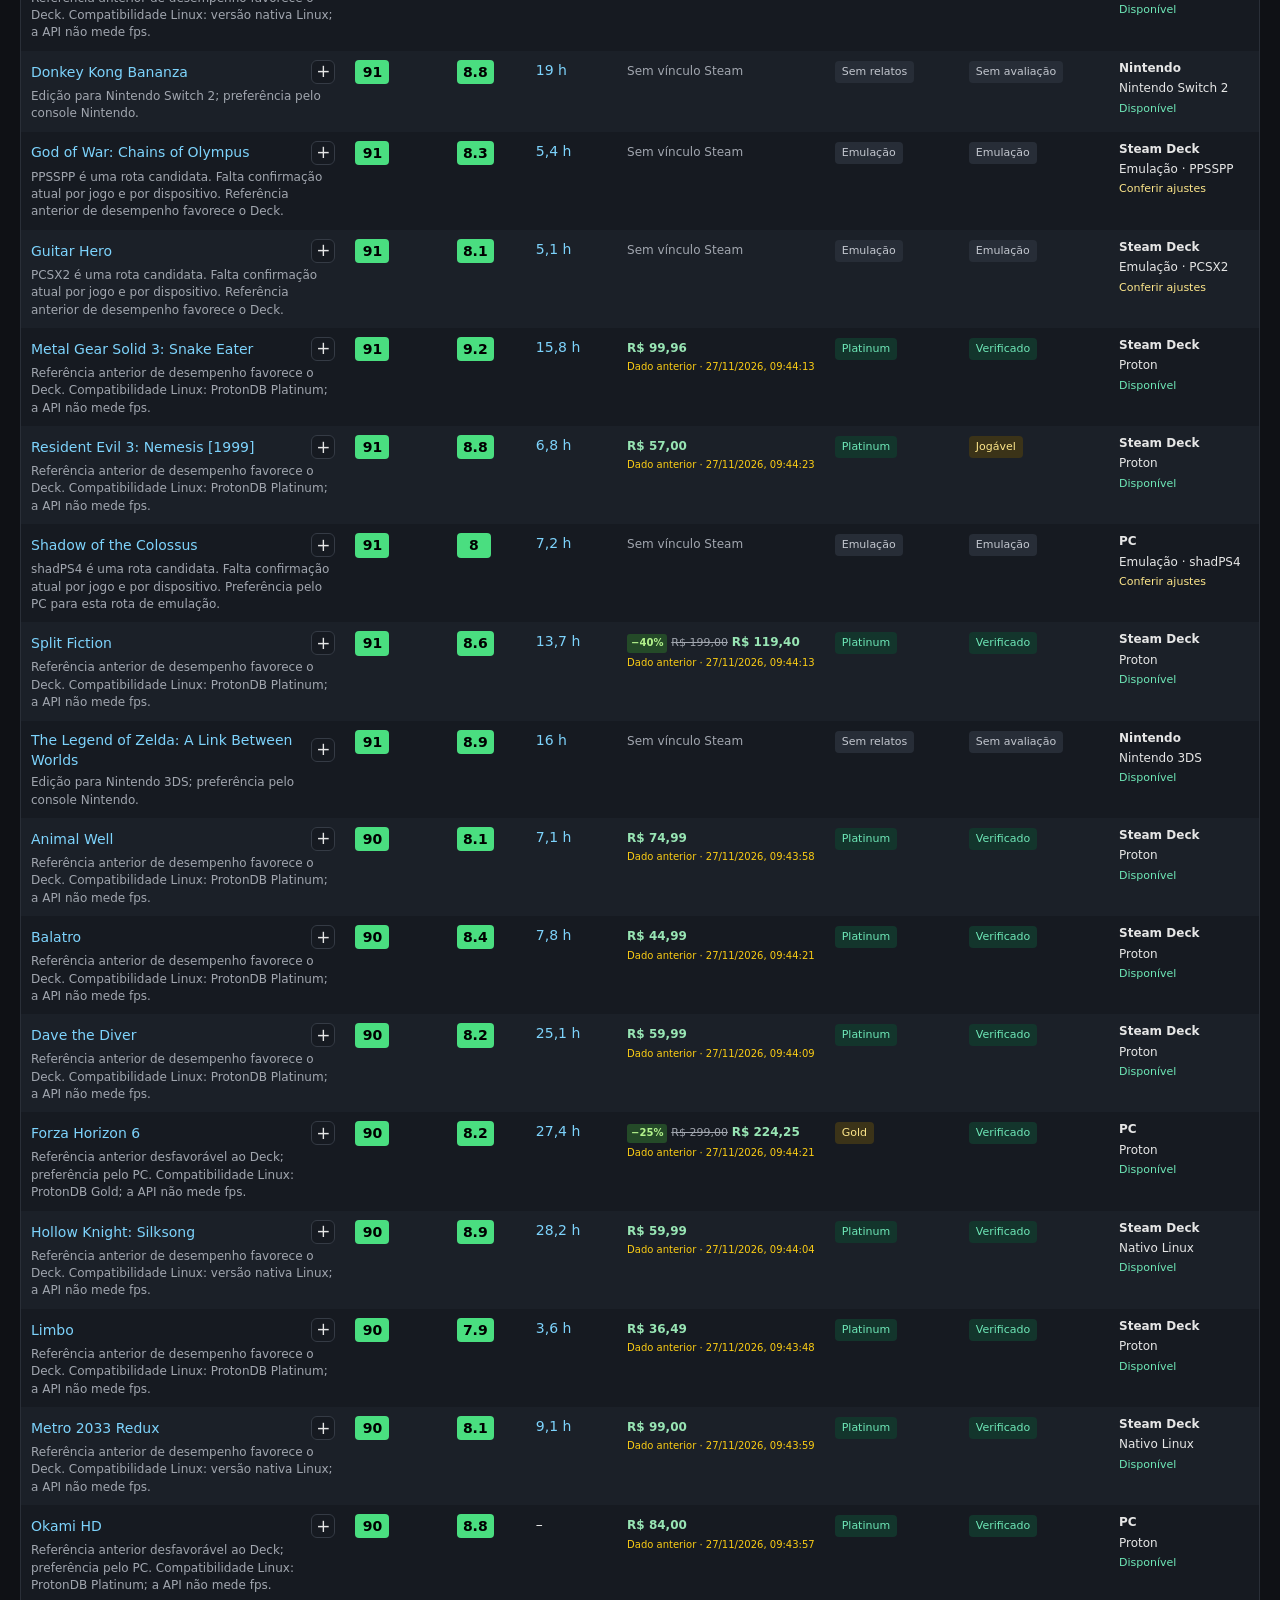
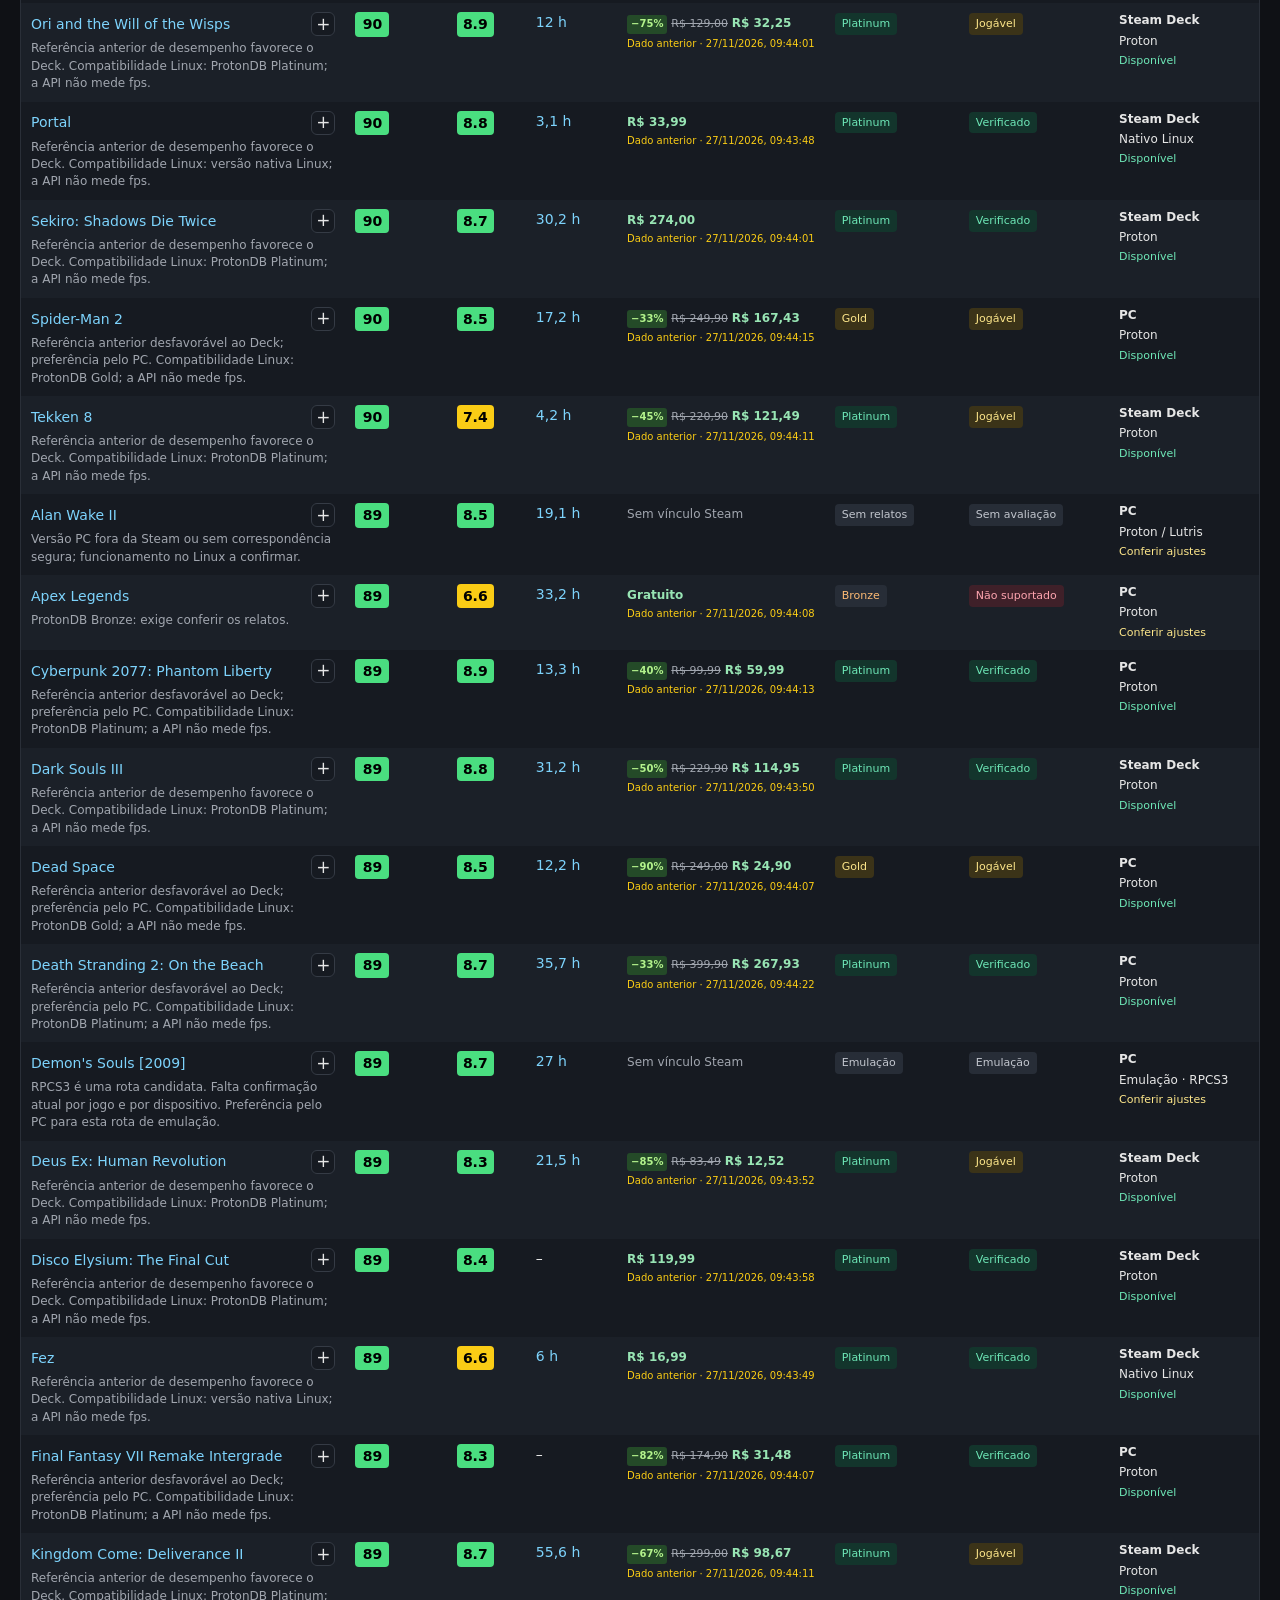
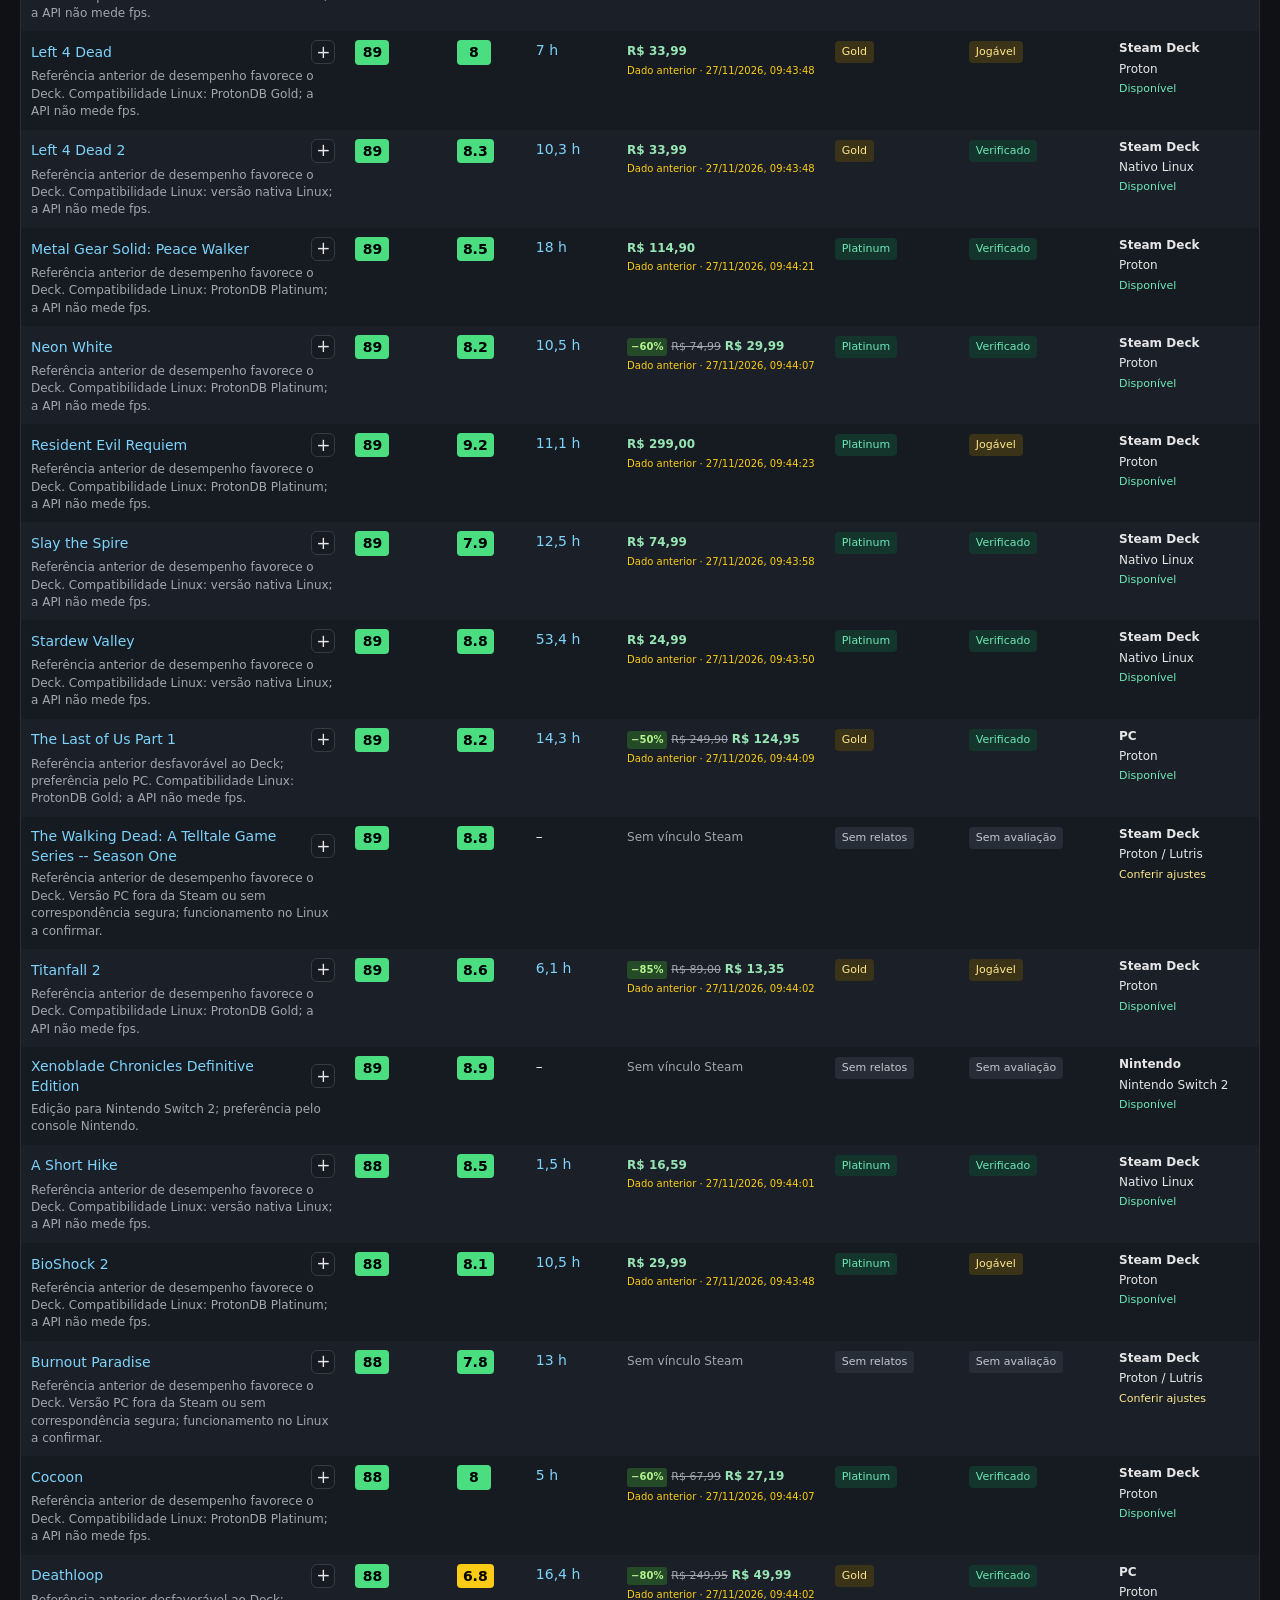
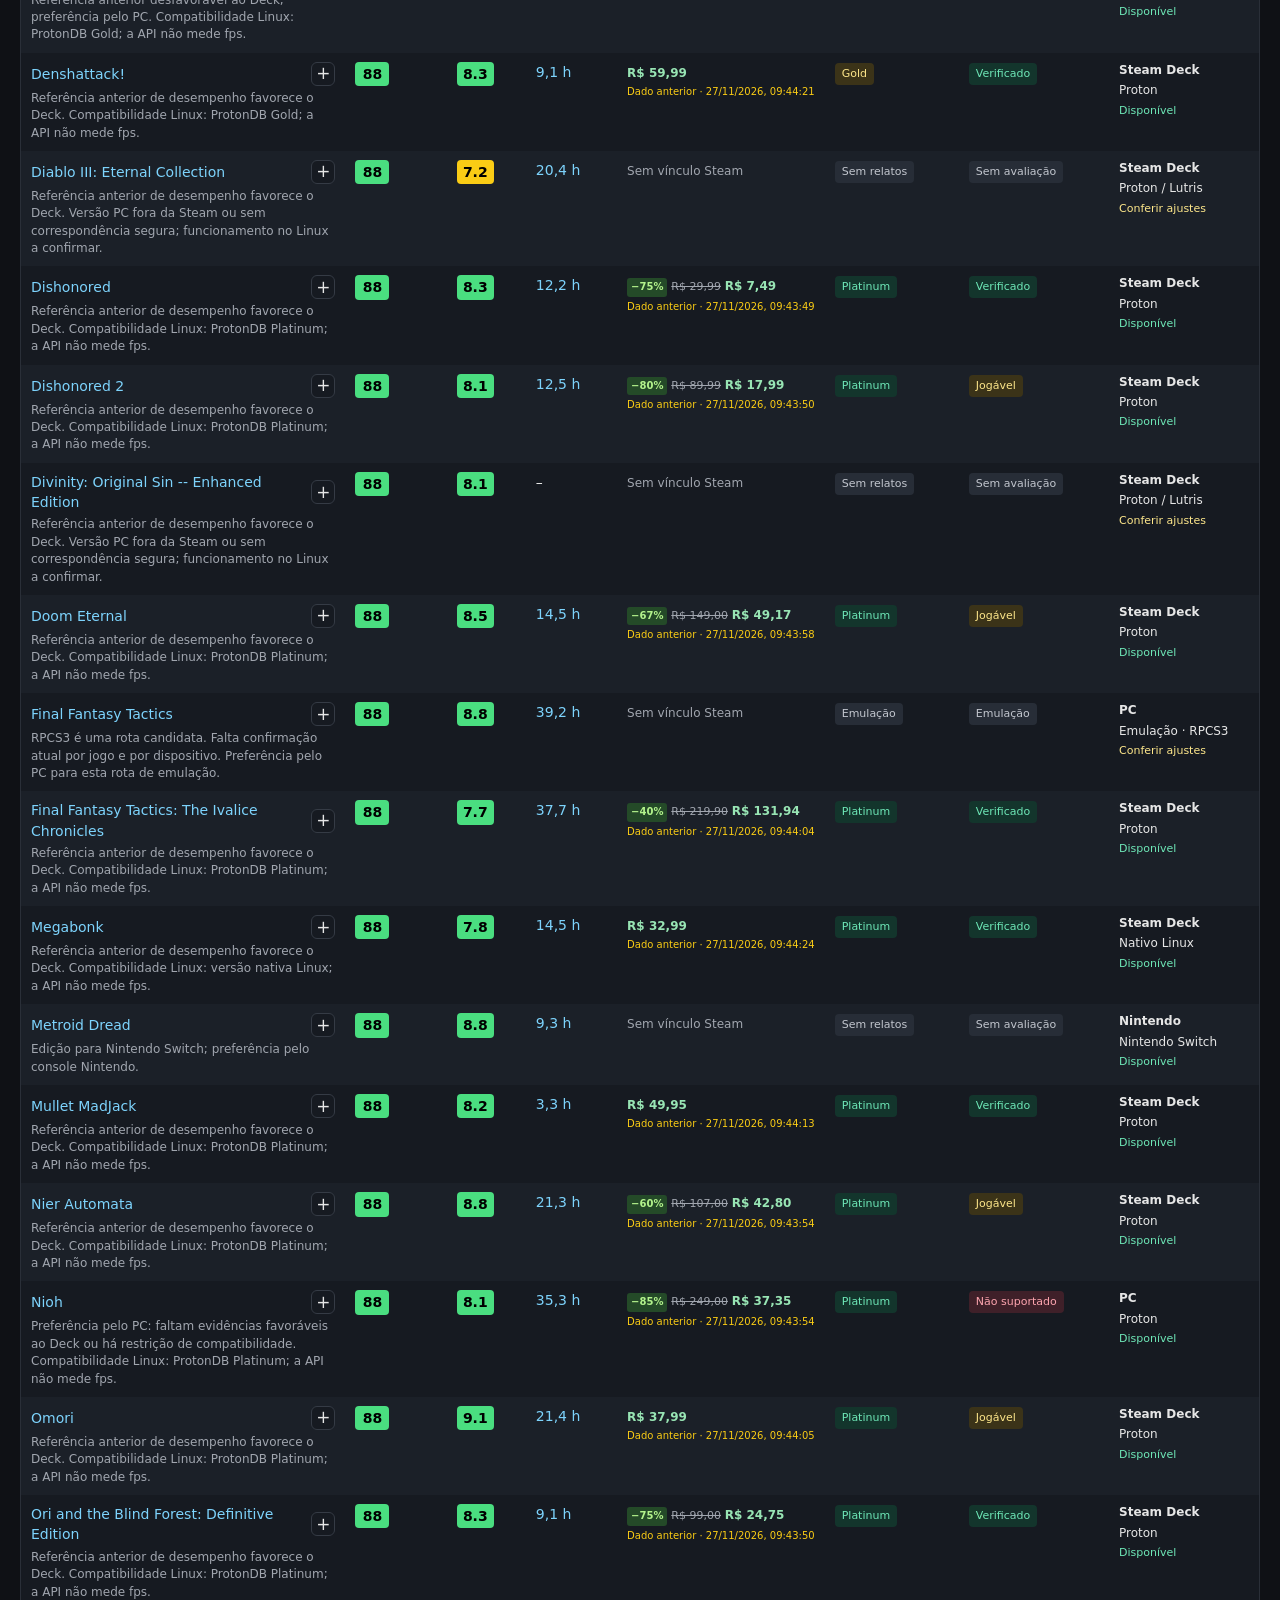
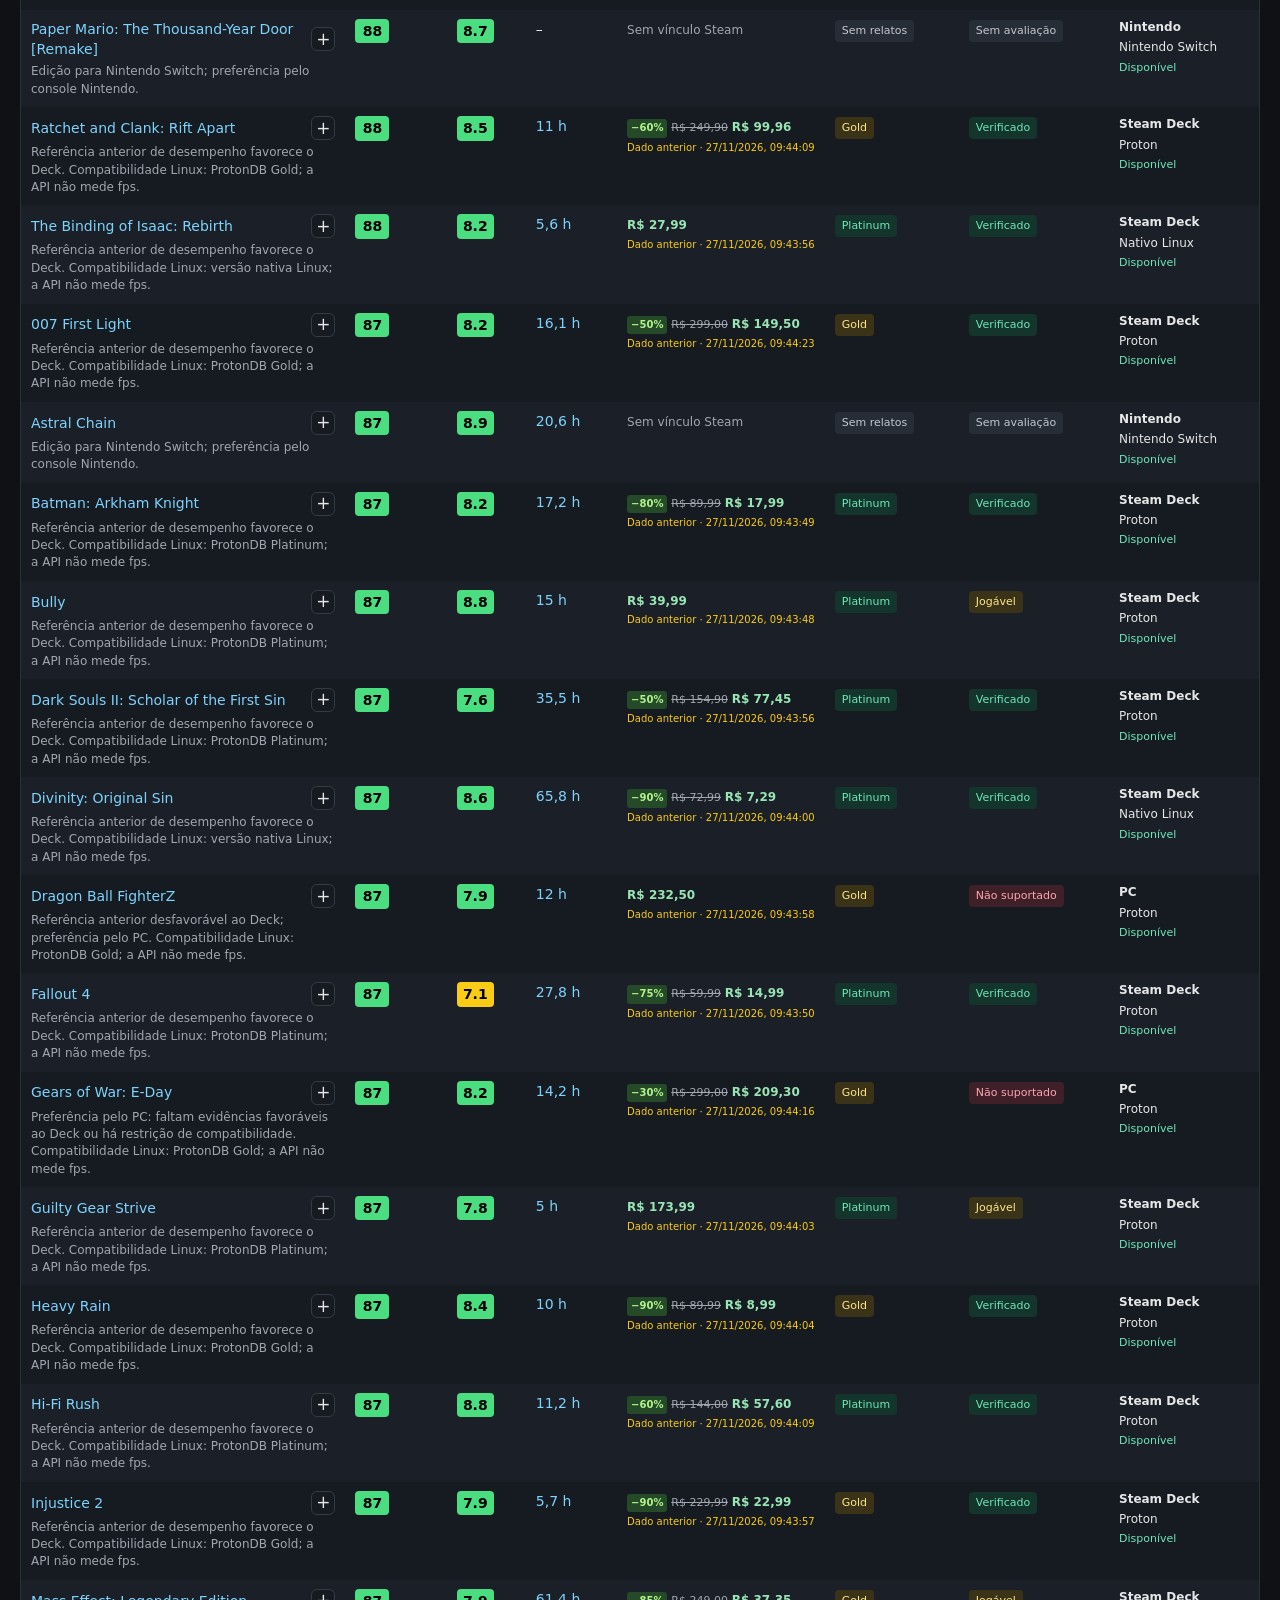
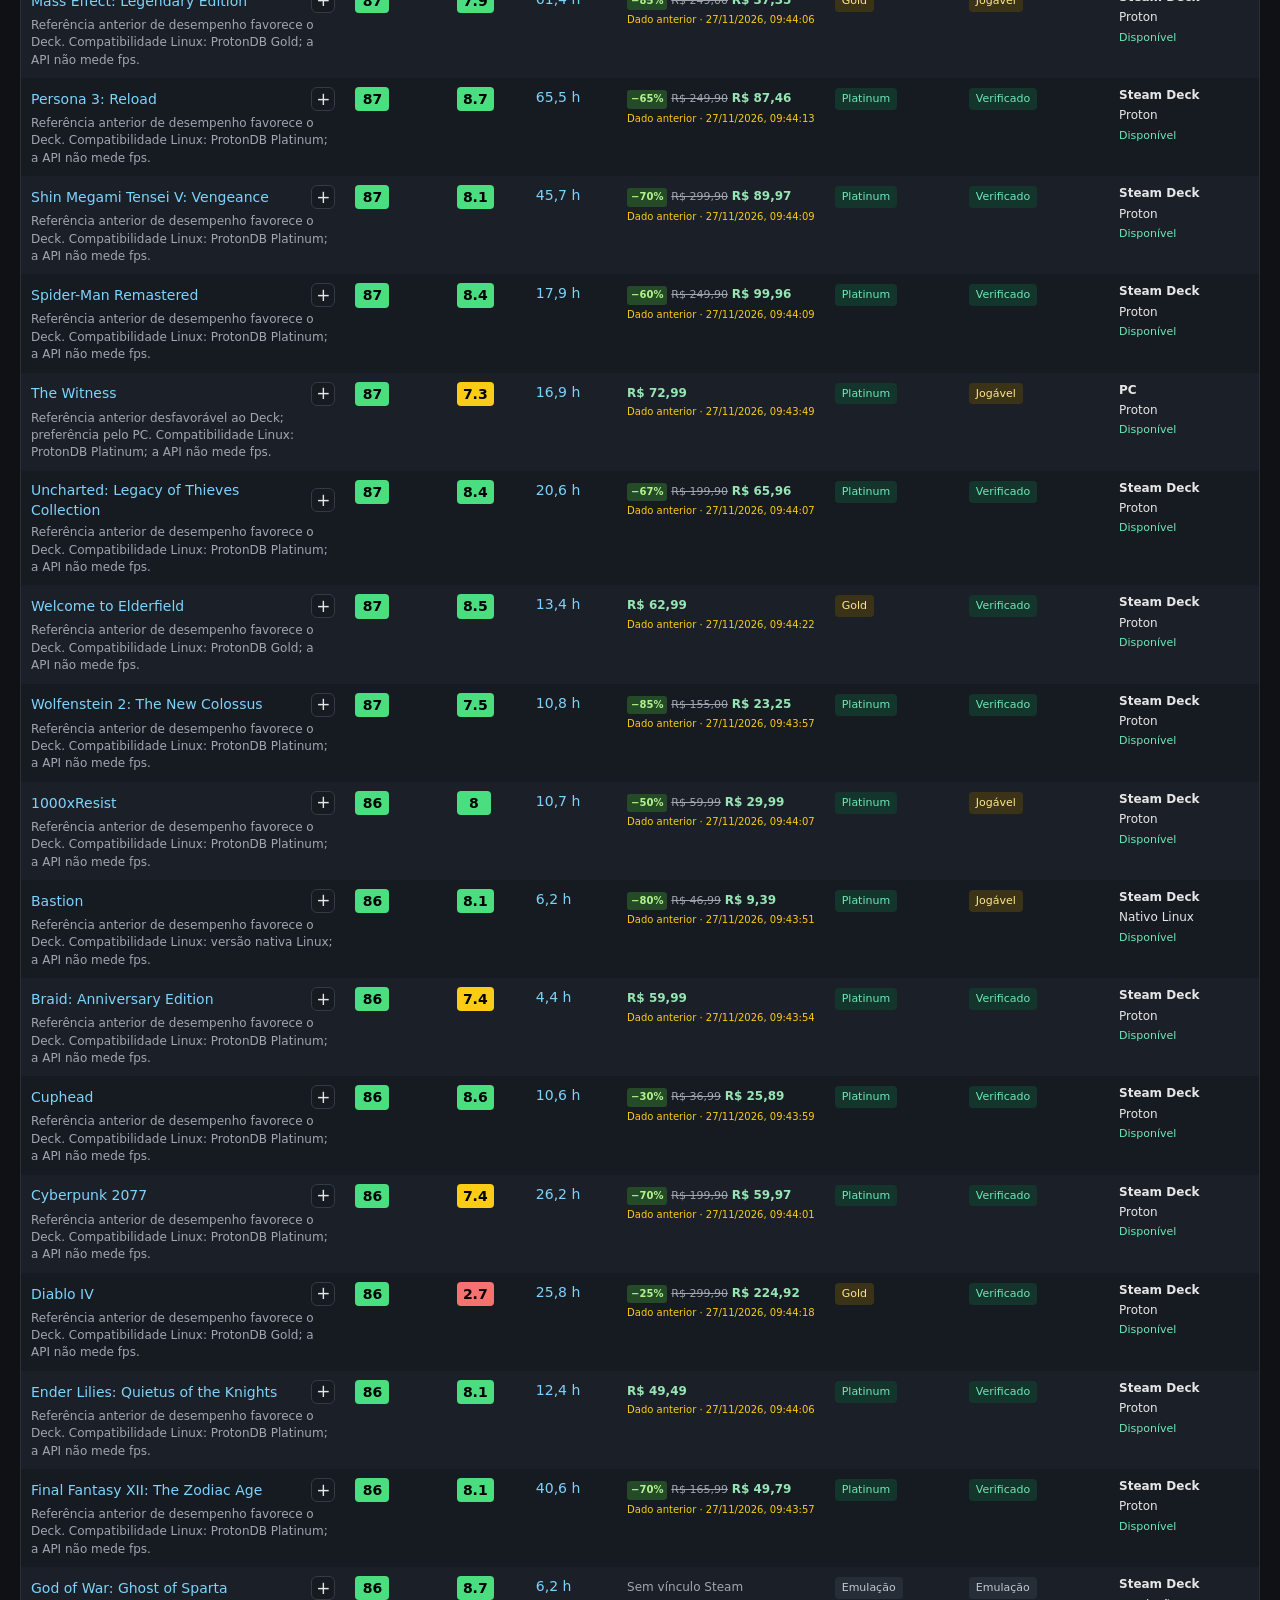
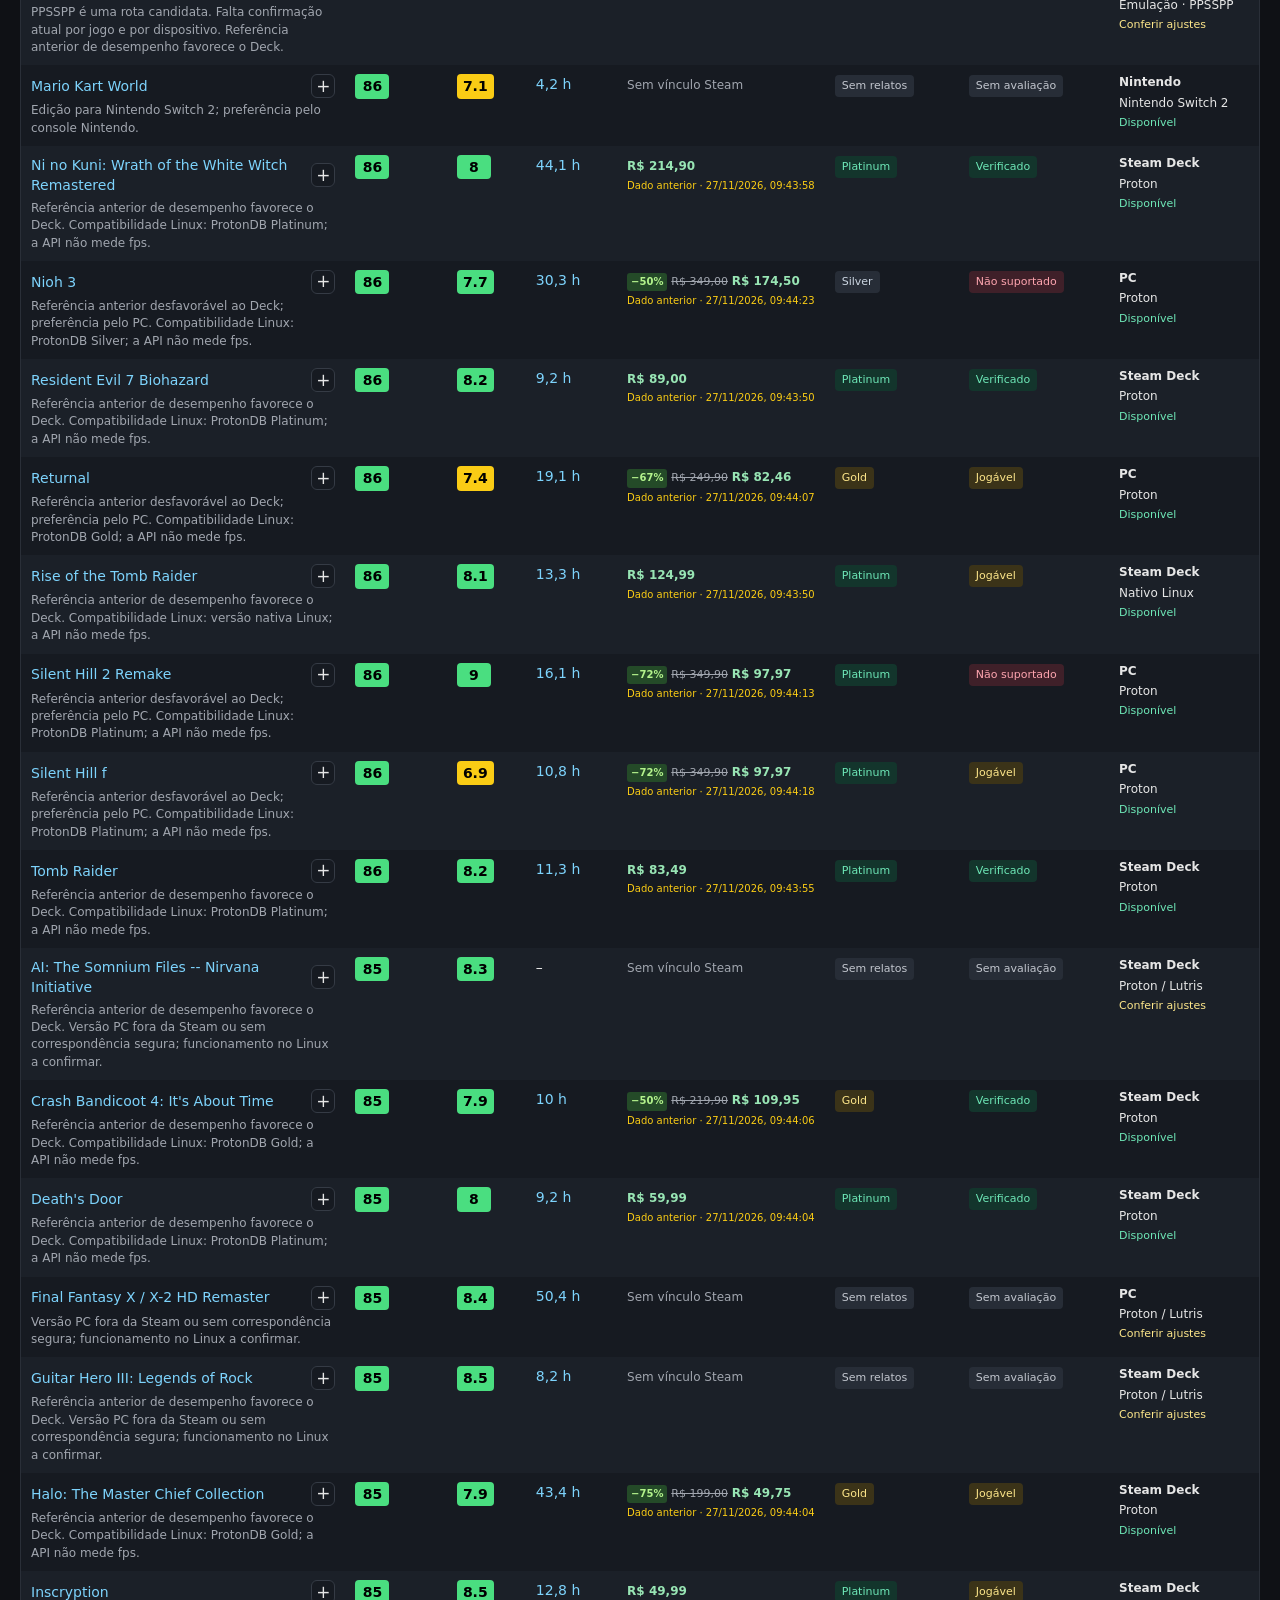
==== commit e2e01901: "Atualiza dados automáticos (all)" ====
--- a/index.html
+++ b/index.html
@@ -78,7 +78,7 @@
   </tr></thead><tbody id="tb"></tbody>
 </table></div>
 <noscript>Ative o JavaScript para consultar e filtrar sua lista.</noscript>
-<script src="data.js?v=07c7c869fa59"></script>
+<script src="data.js?v=1ab94058ea66"></script>
 <script src="prices.js?v=2"></script>
 <script src="rotation.js?v=3"></script>
 <script src="app.js?v=6"></script>
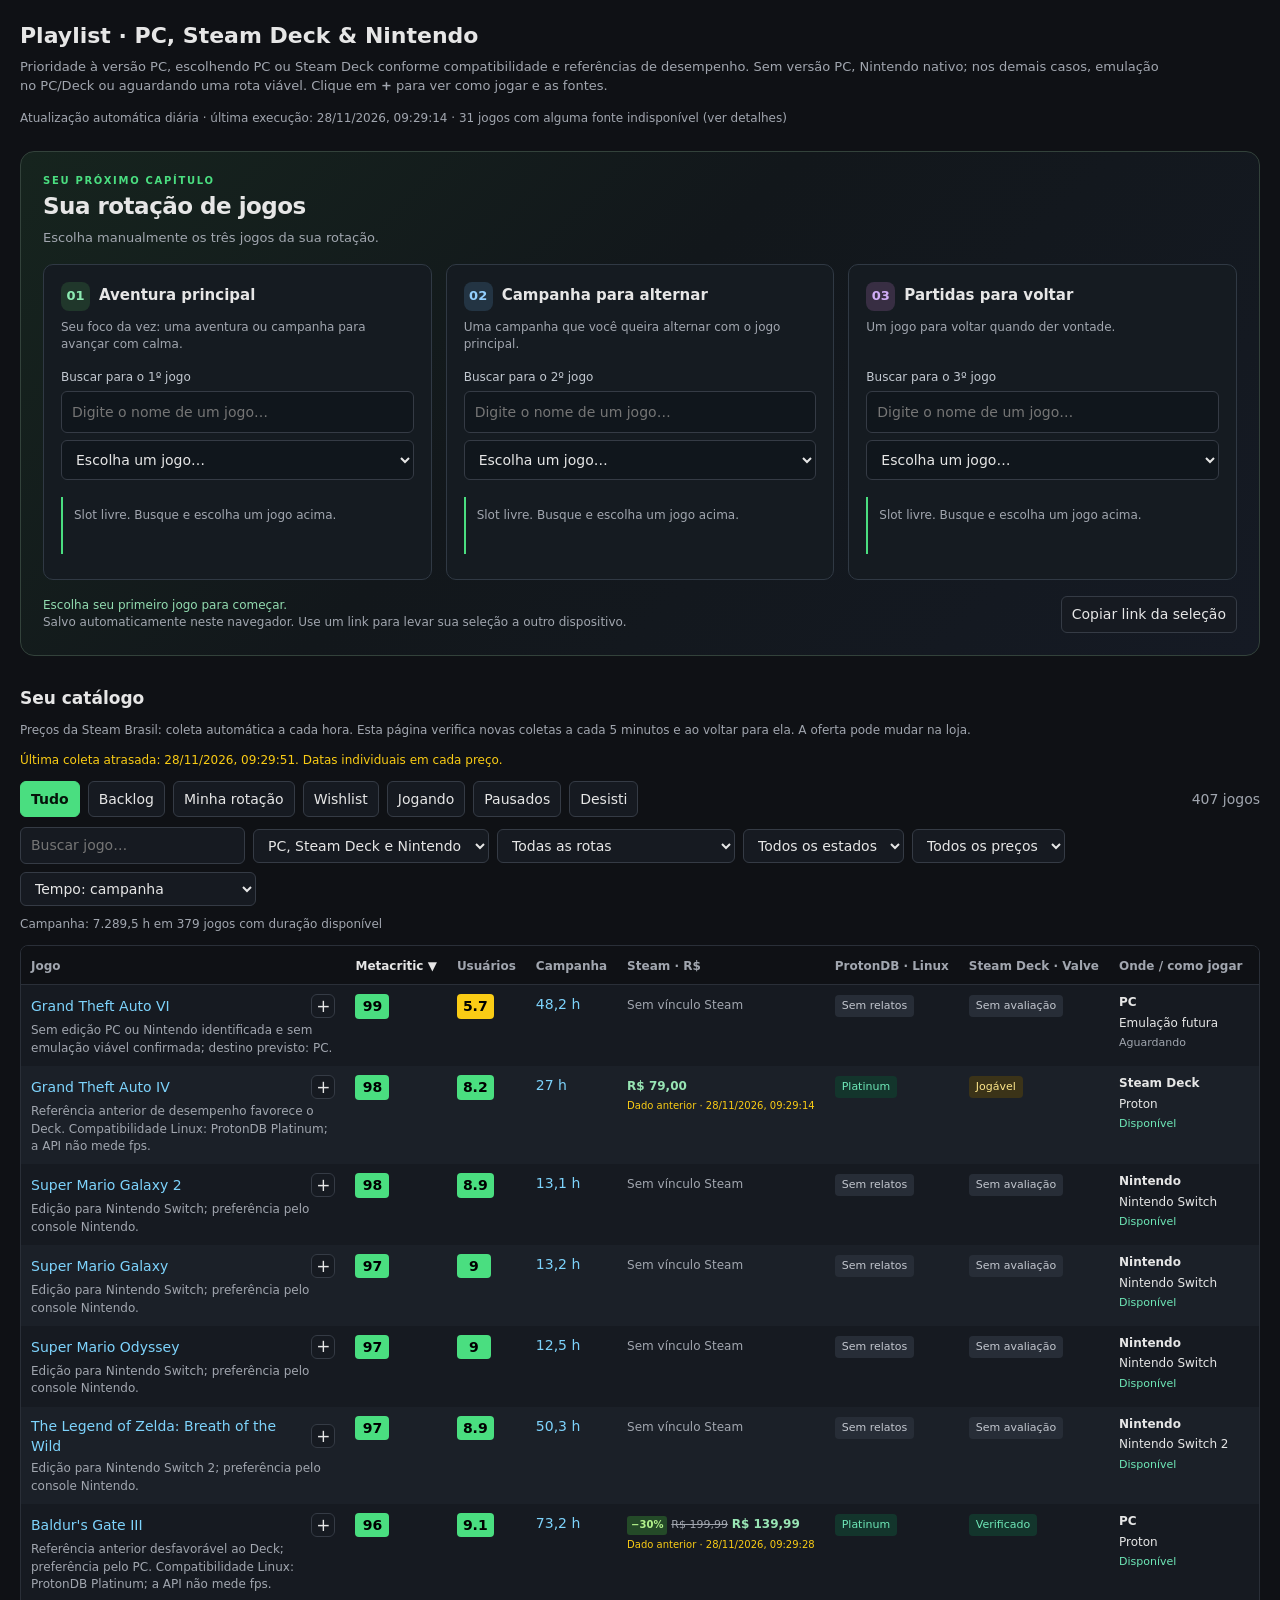
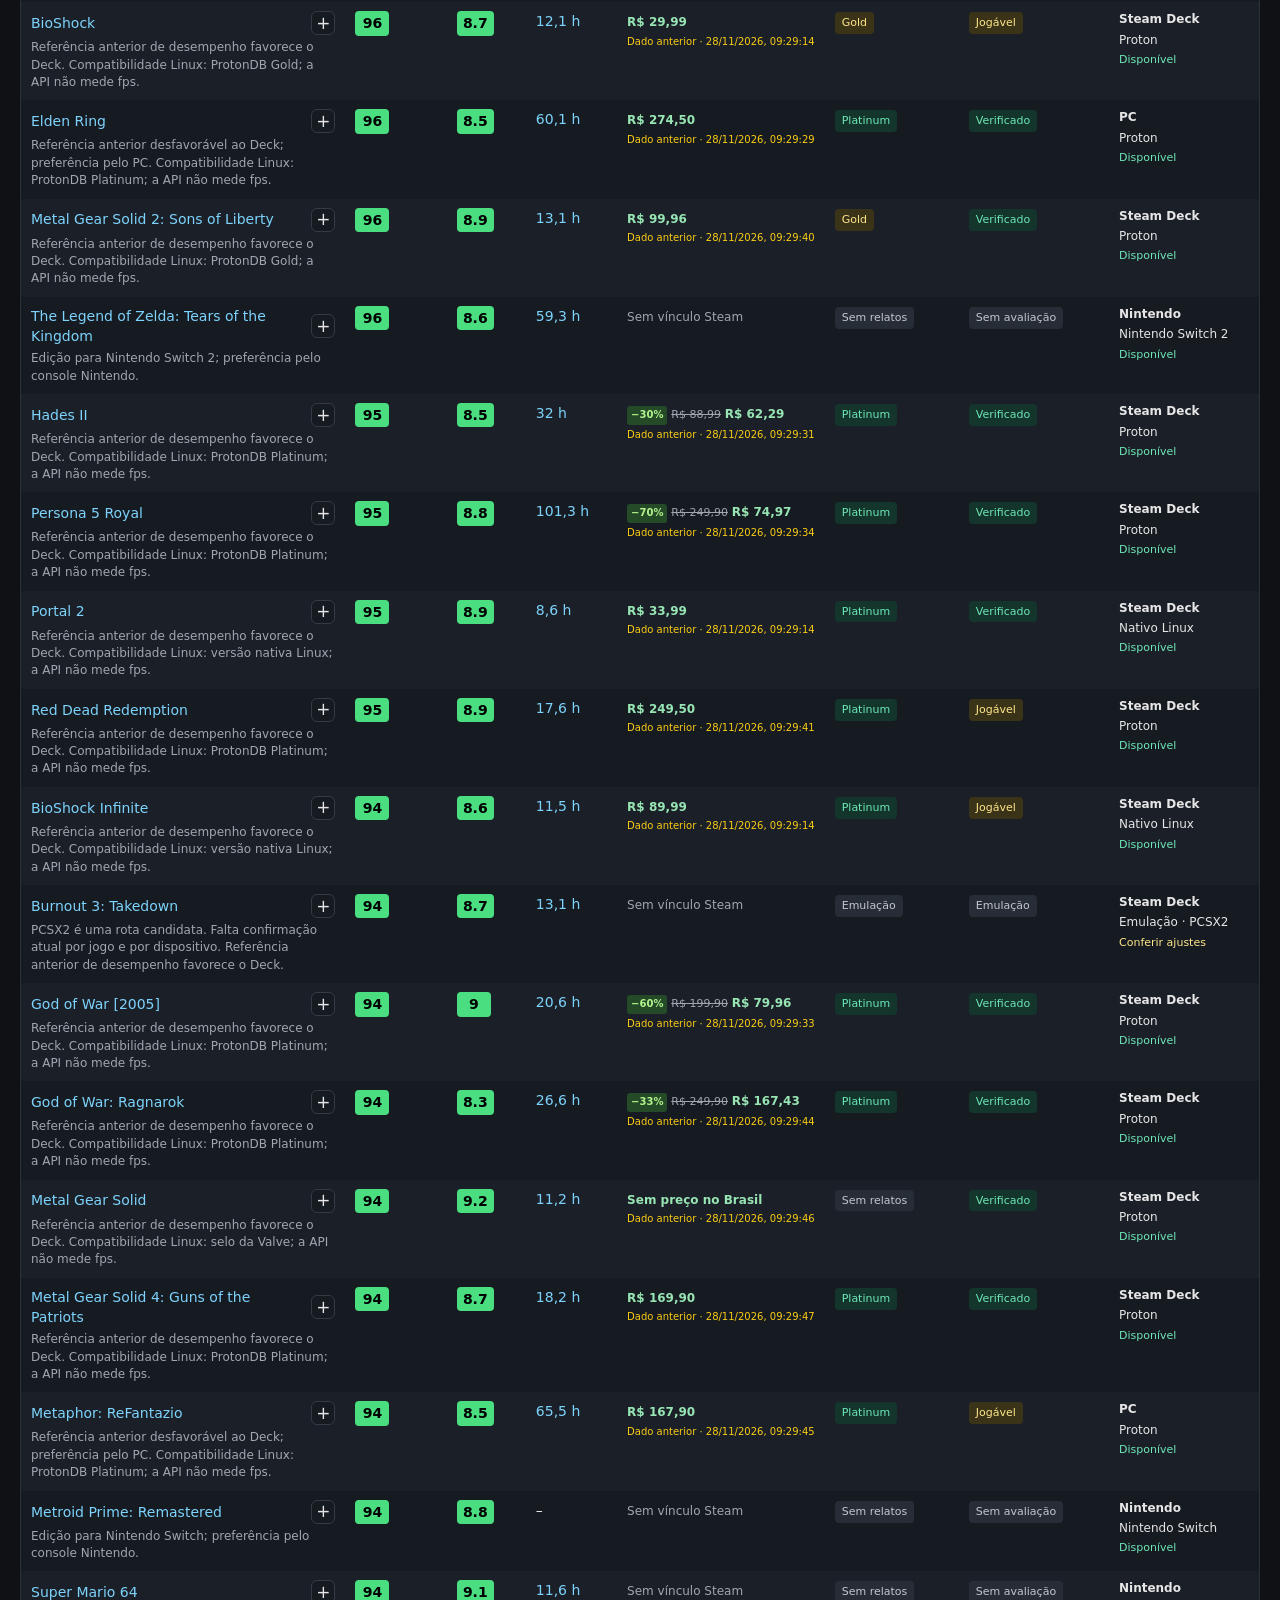
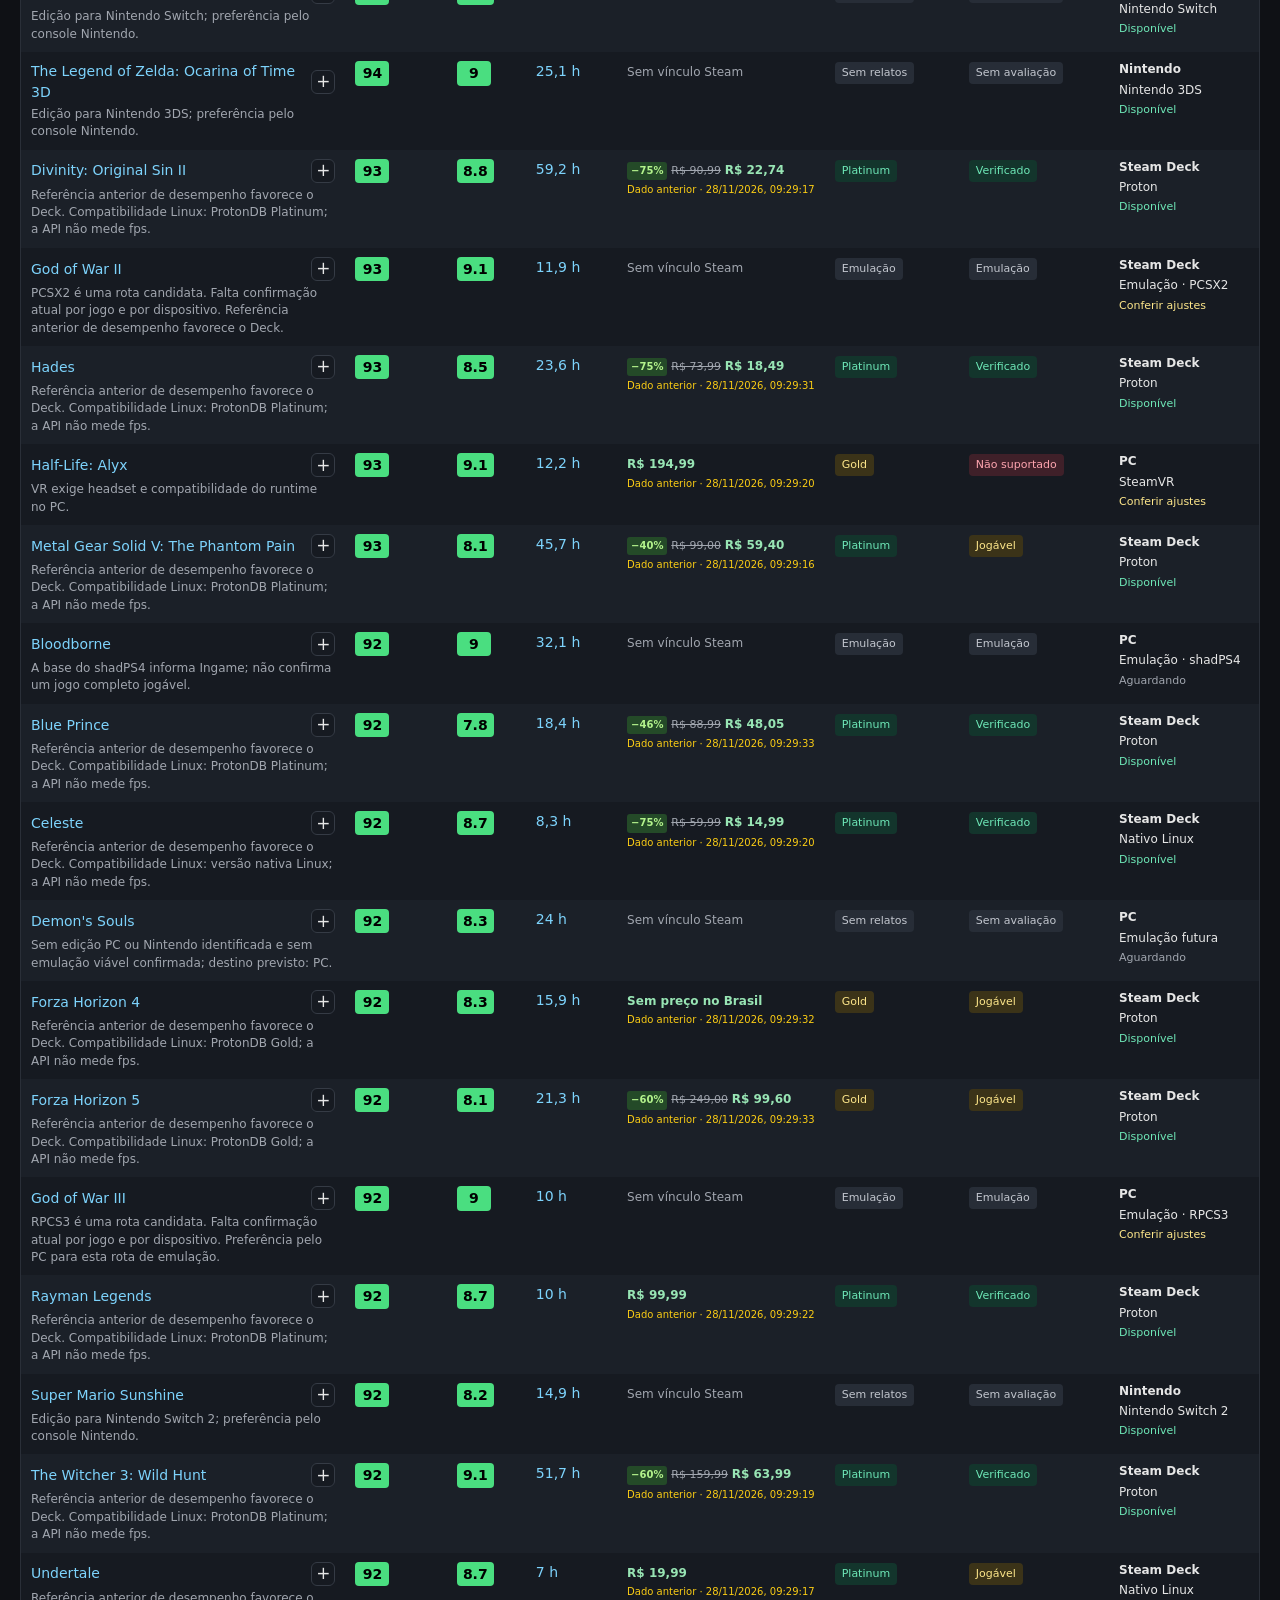
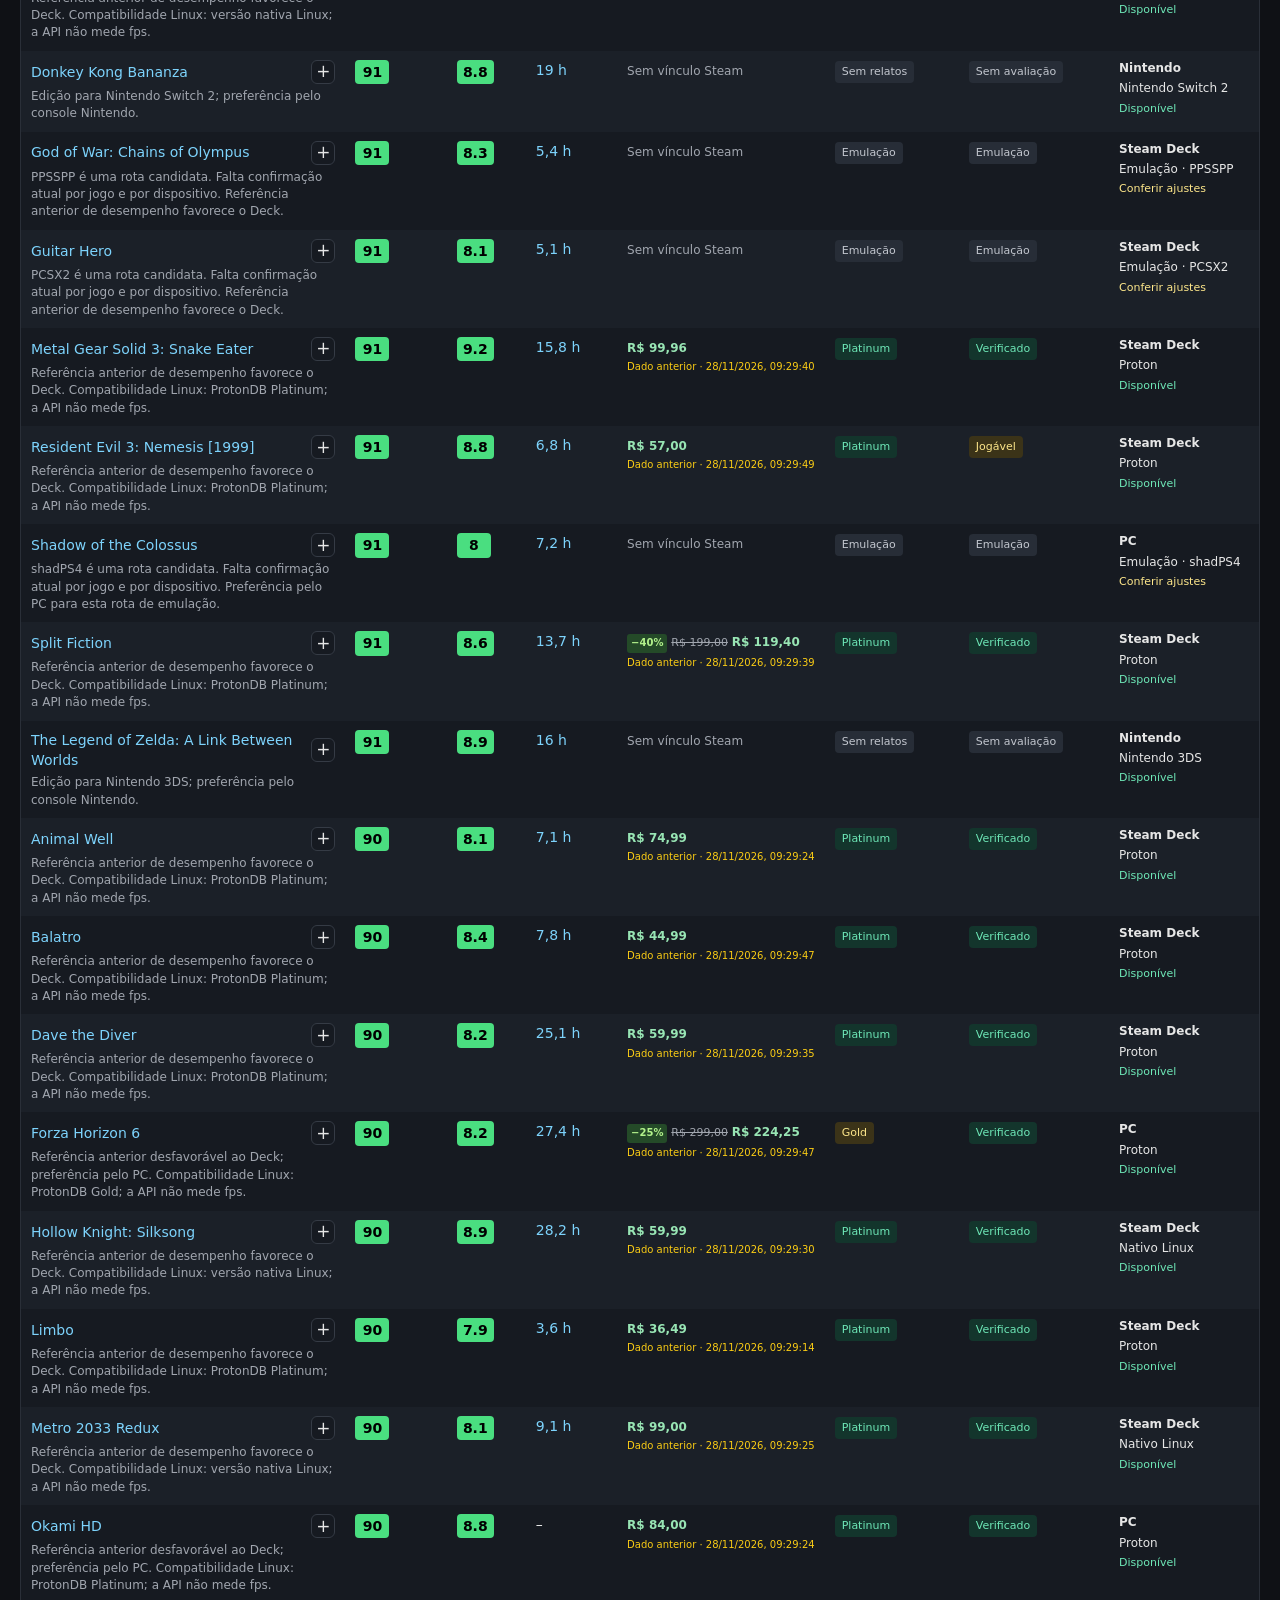
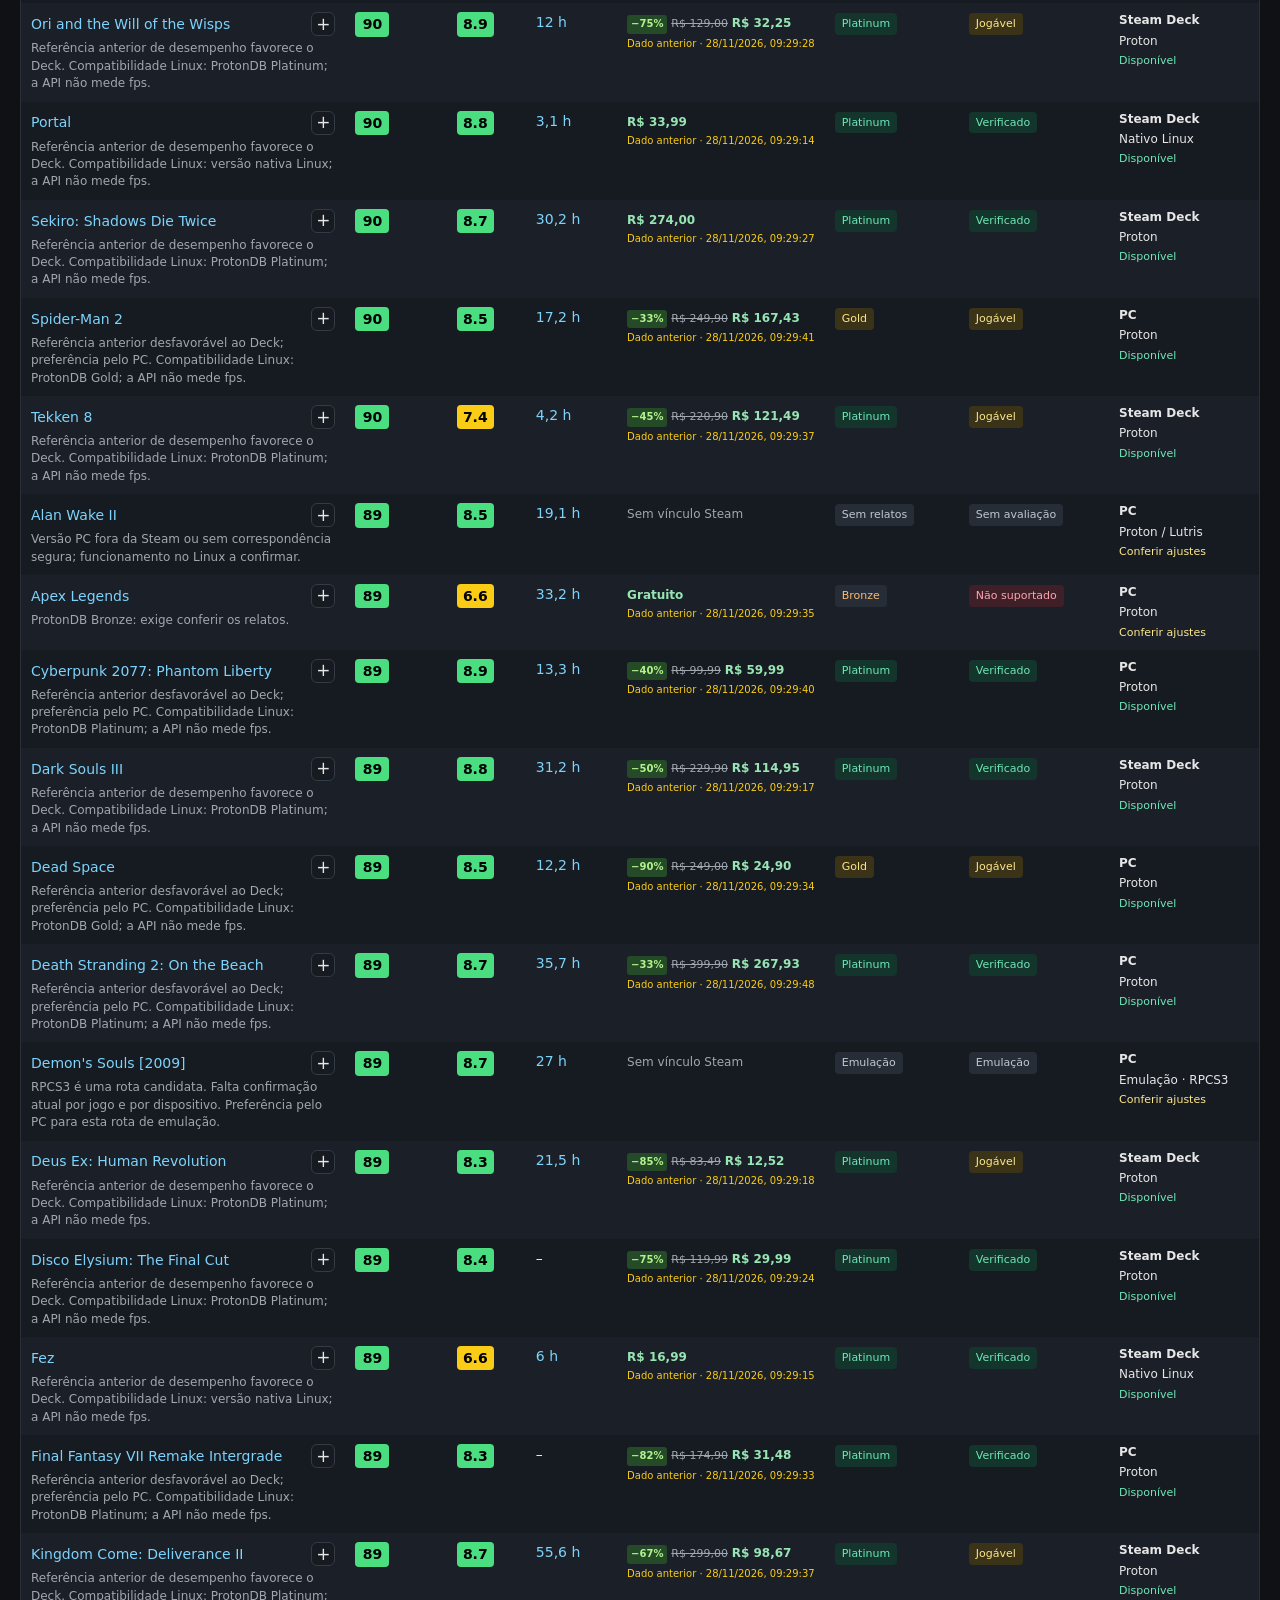
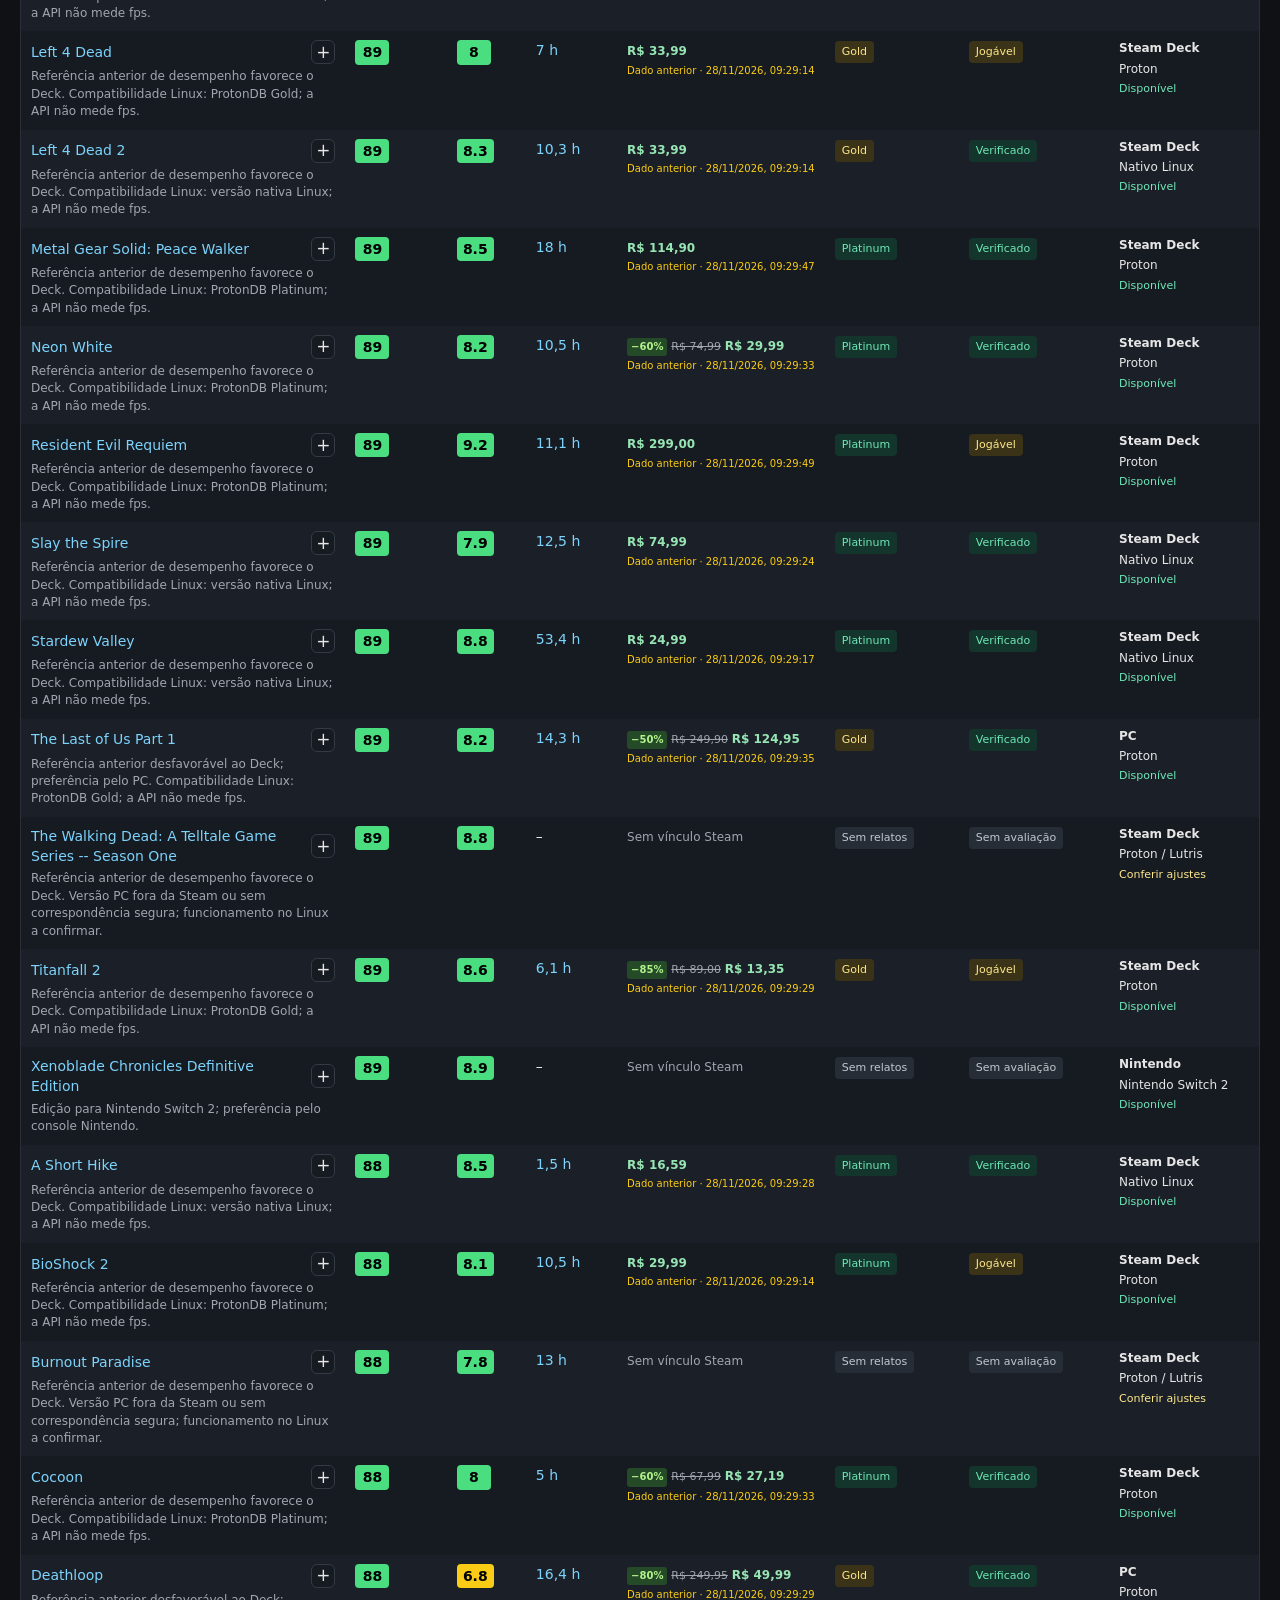
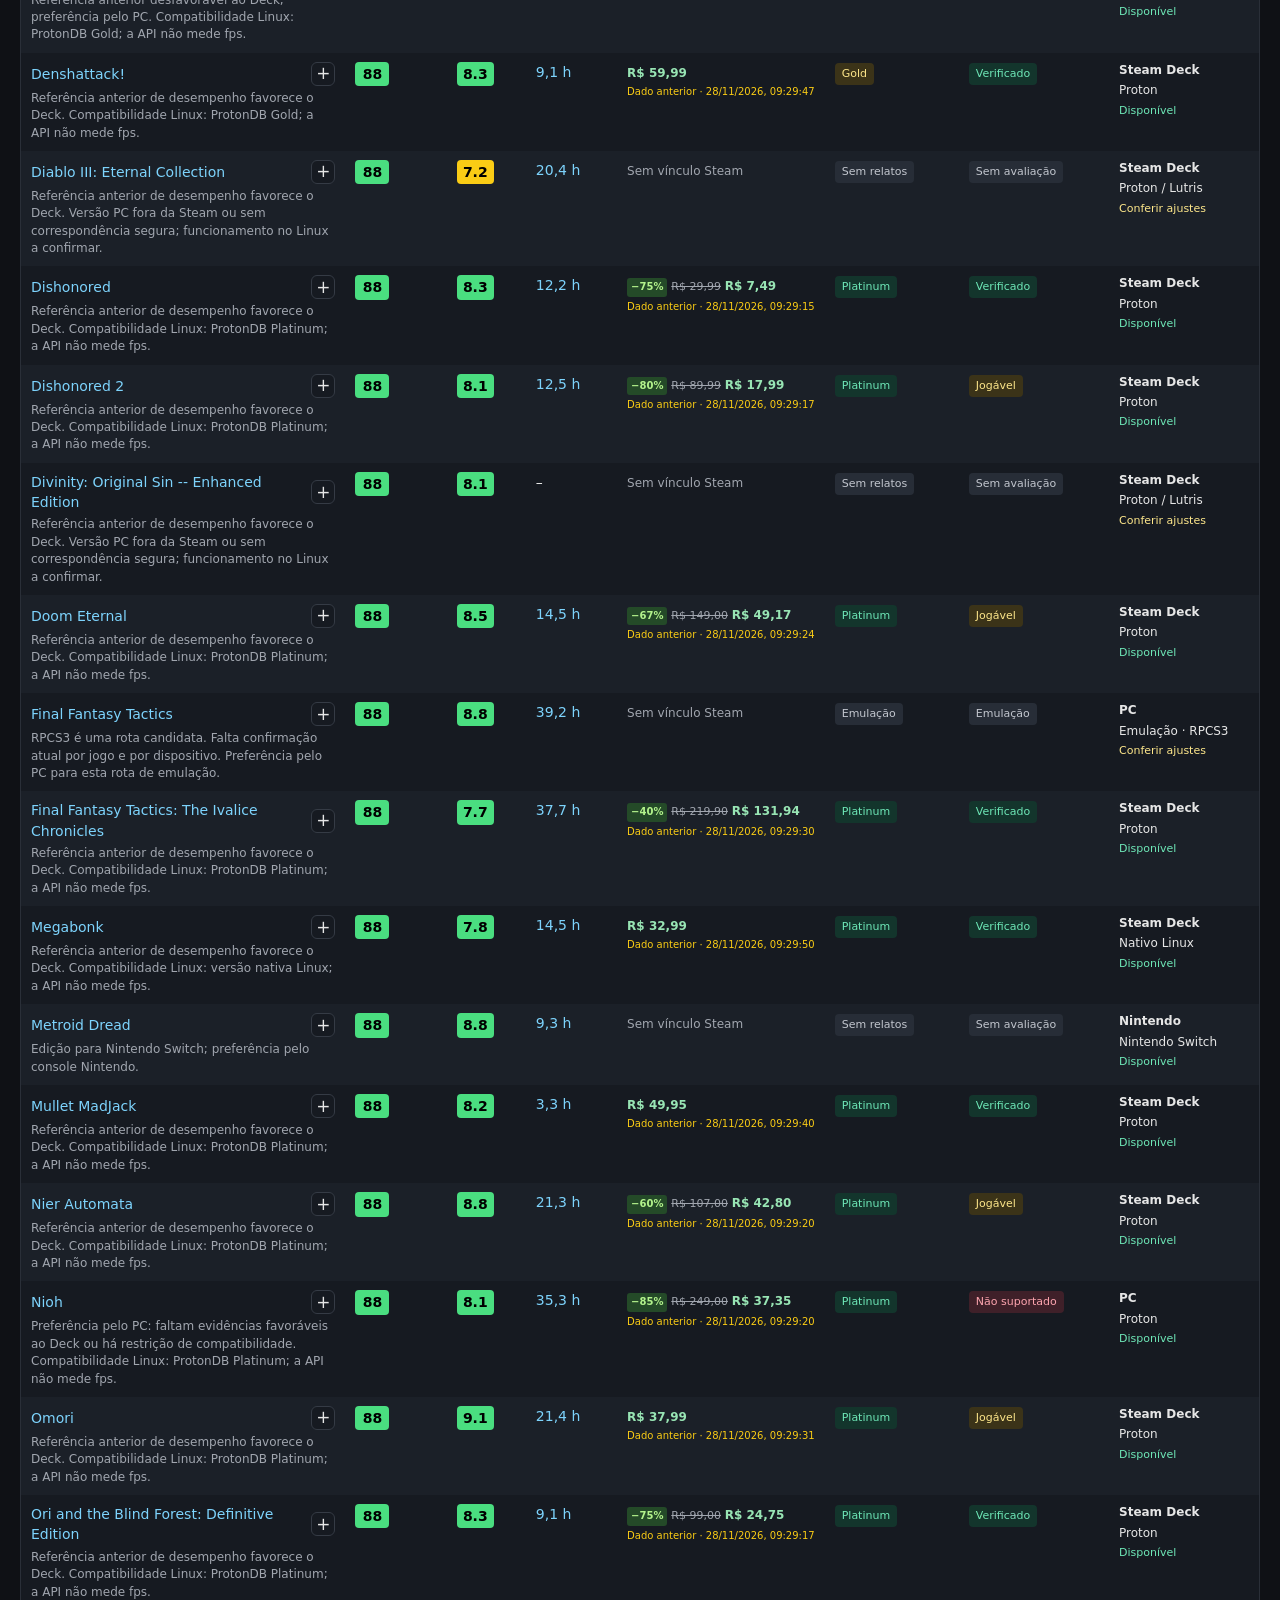
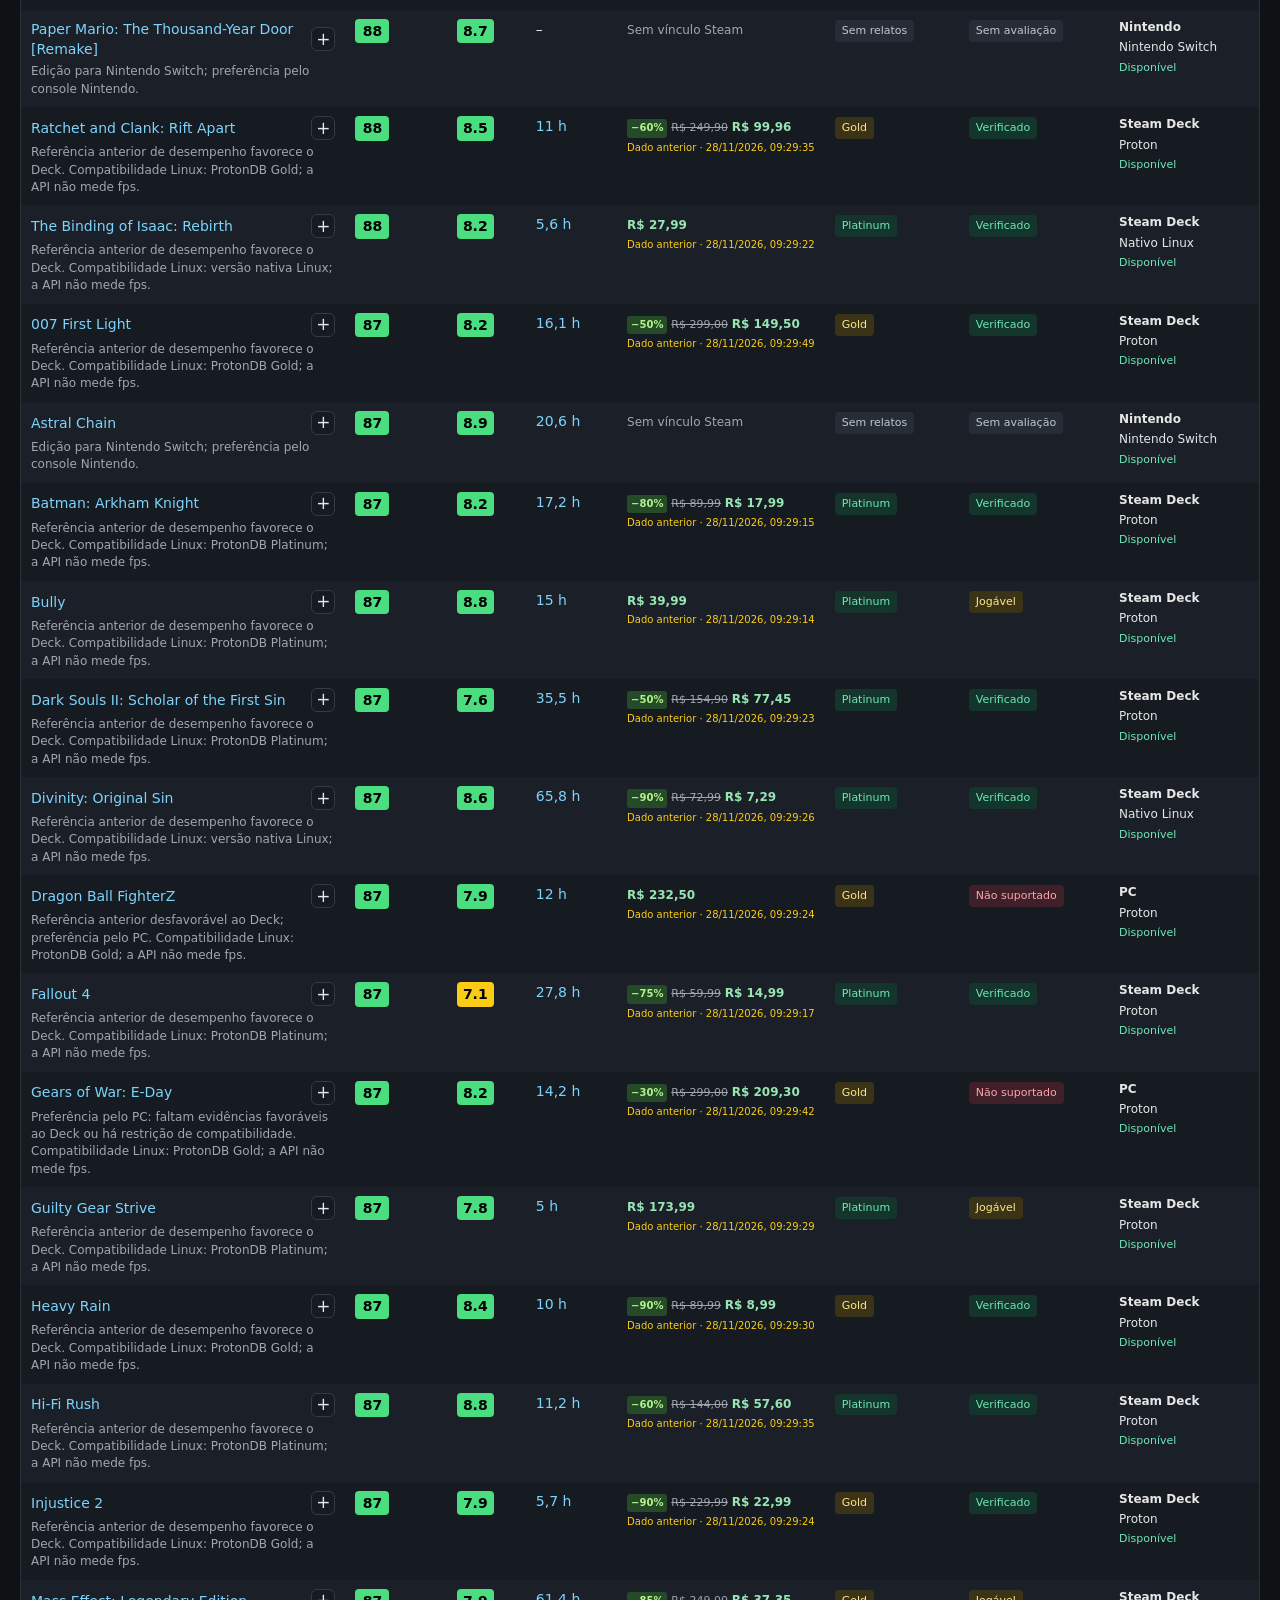
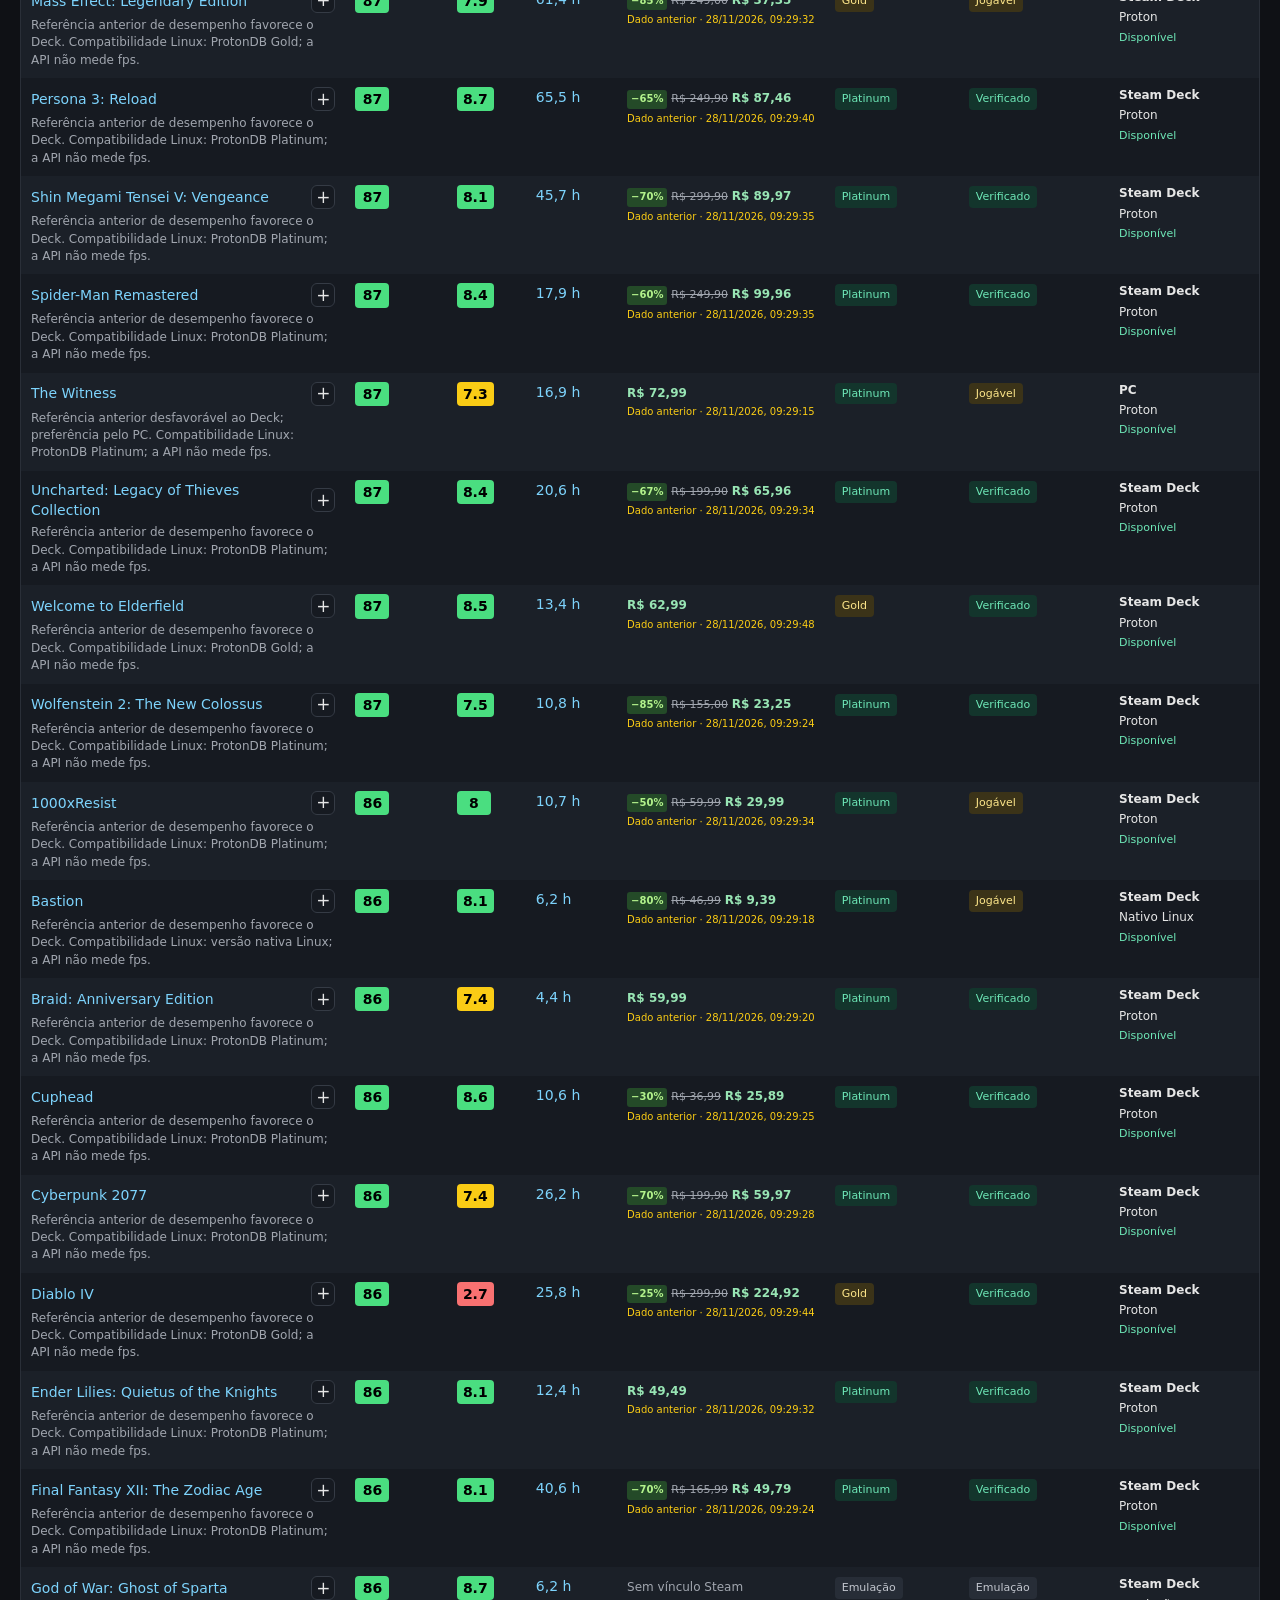
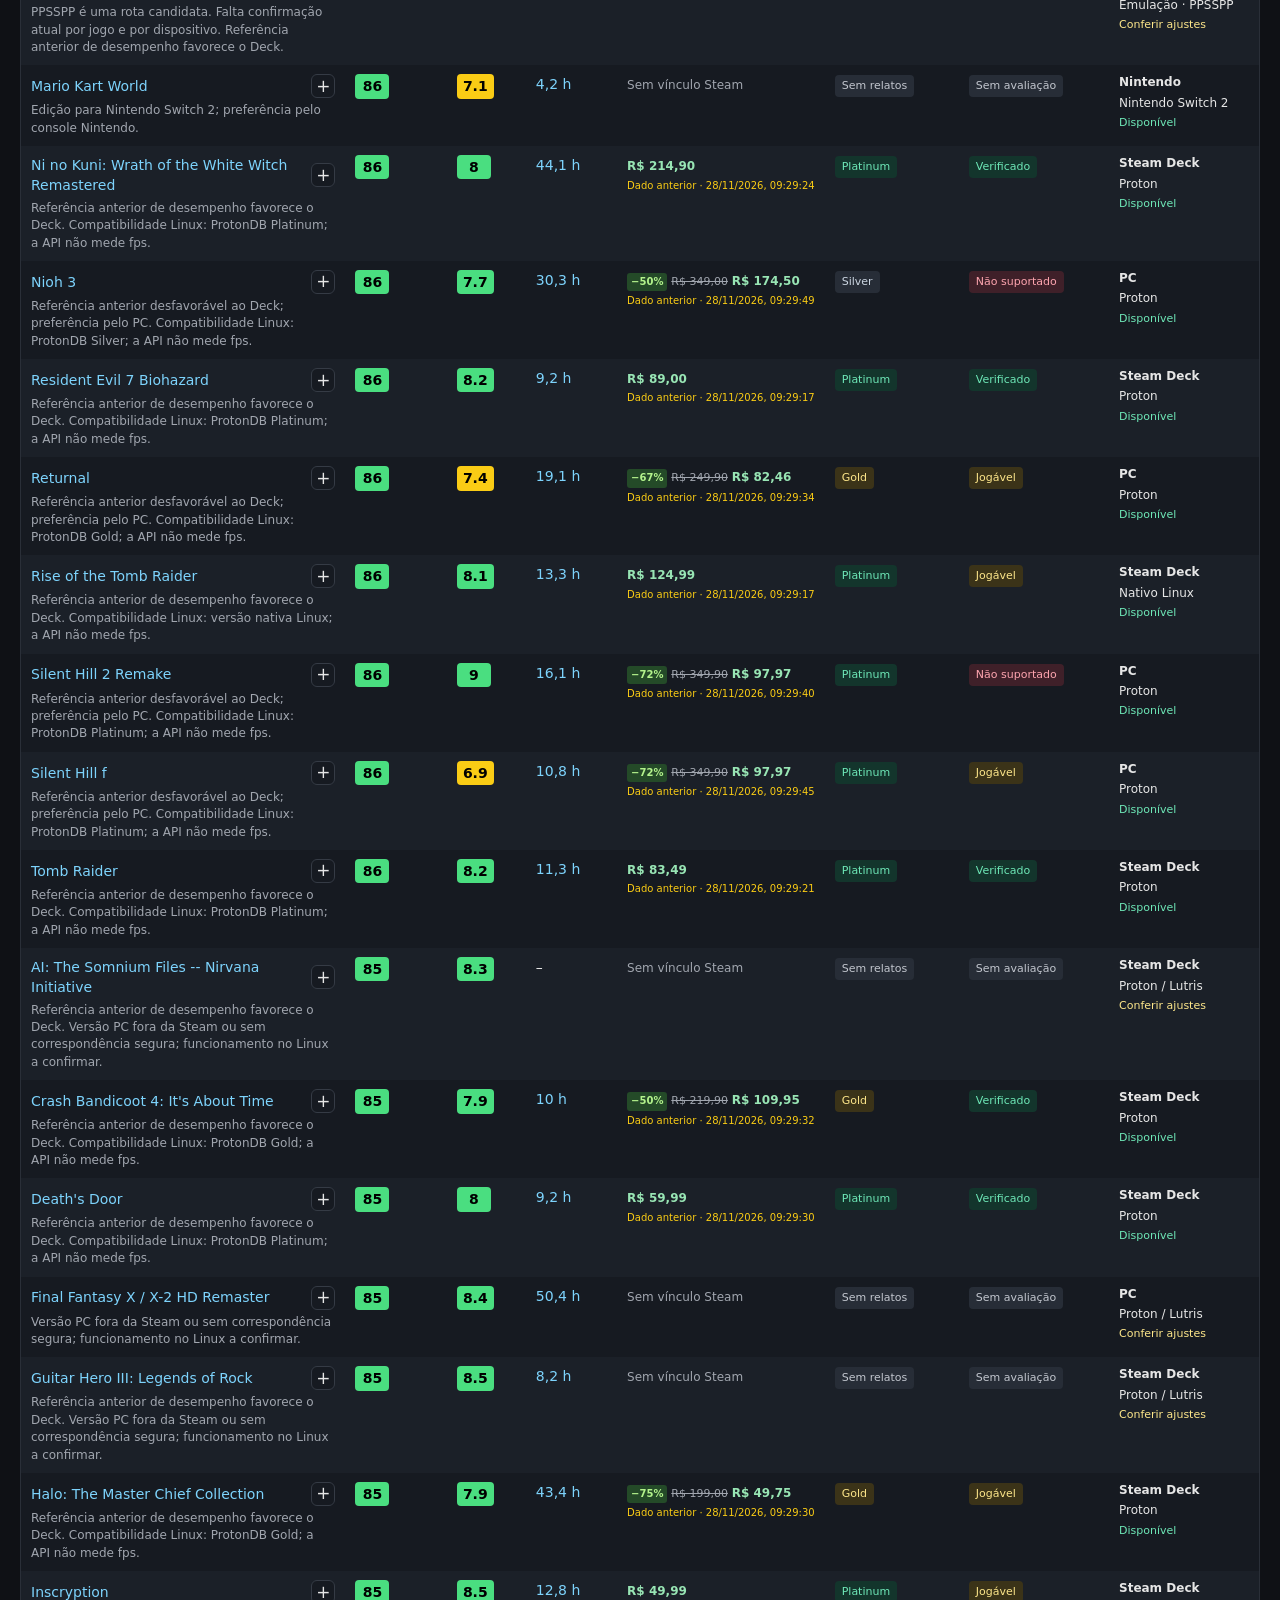
==== commit dbf34aa4: "Atualiza dados automáticos (all)" ====
--- a/index.html
+++ b/index.html
@@ -78,7 +78,7 @@
   </tr></thead><tbody id="tb"></tbody>
 </table></div>
 <noscript>Ative o JavaScript para consultar e filtrar sua lista.</noscript>
-<script src="data.js?v=1ab94058ea66"></script>
+<script src="data.js?v=800ac8887f9d"></script>
 <script src="prices.js?v=2"></script>
 <script src="rotation.js?v=3"></script>
 <script src="app.js?v=6"></script>
